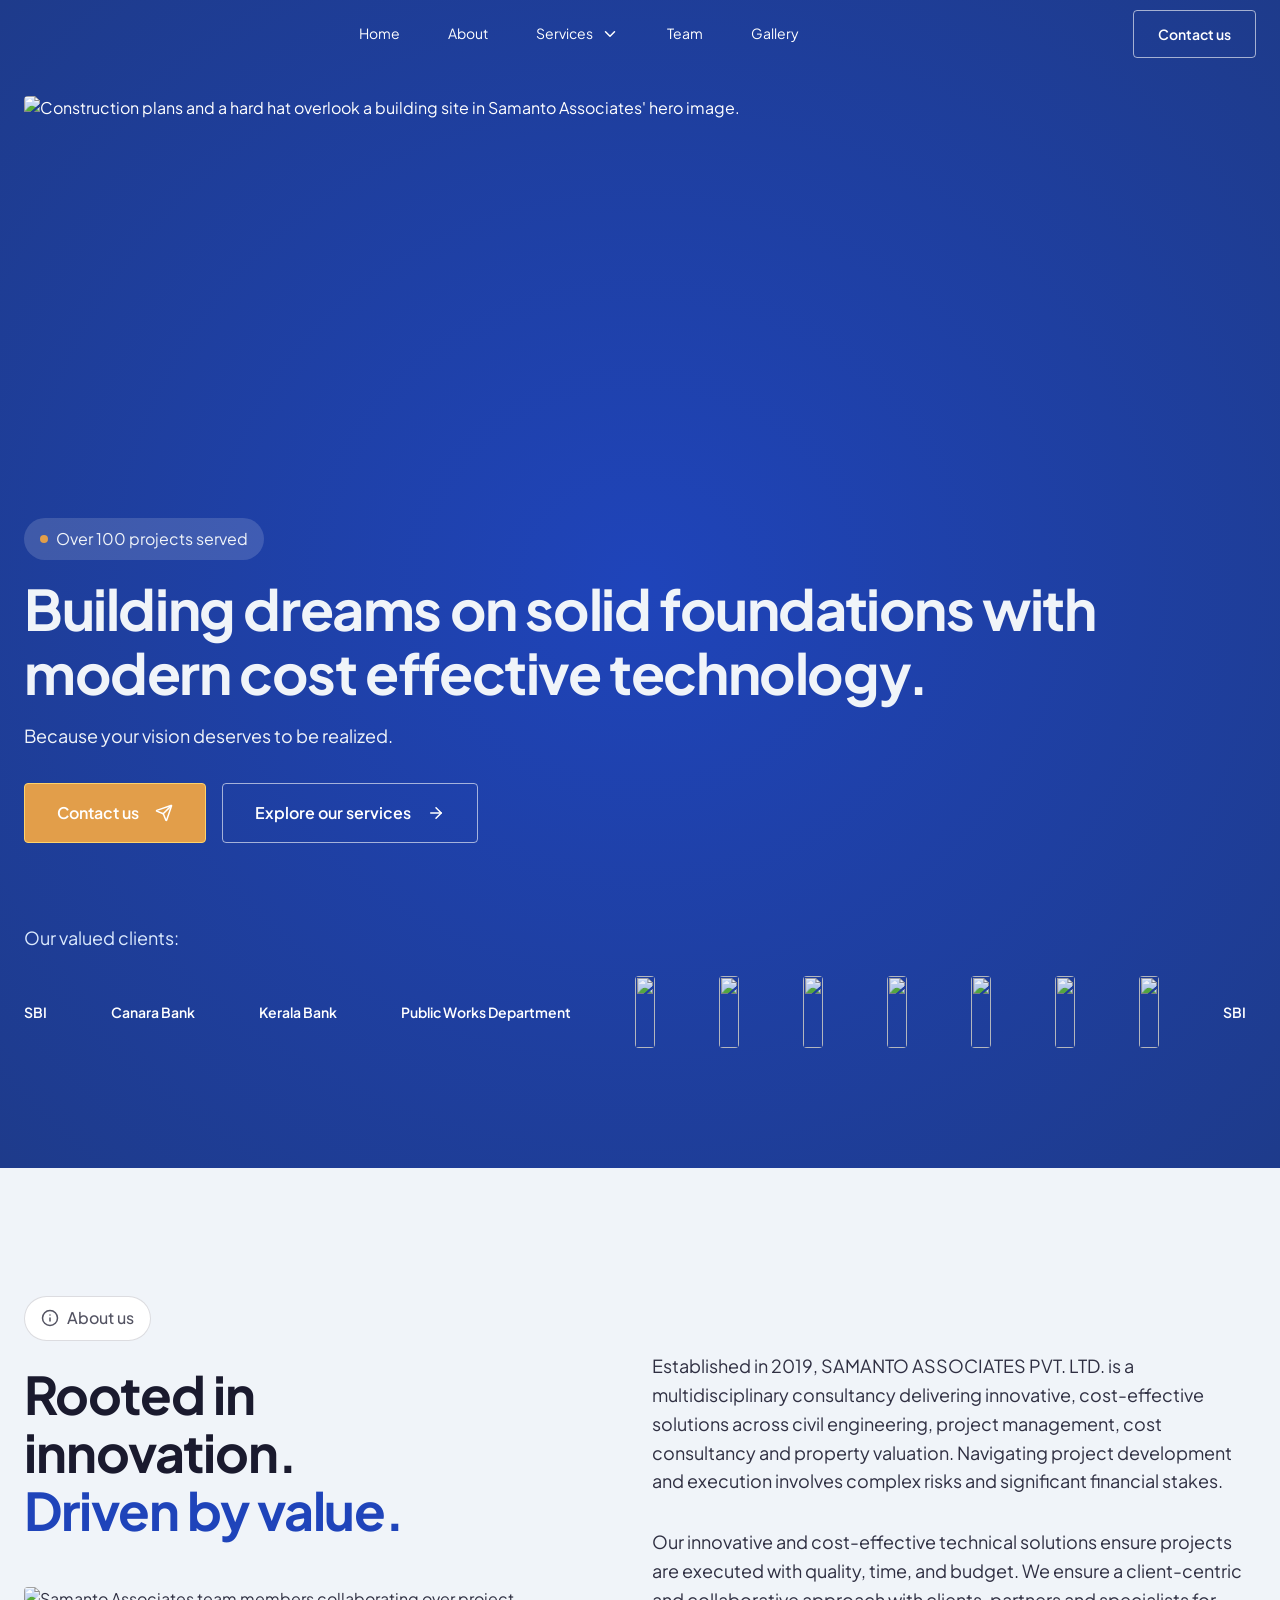
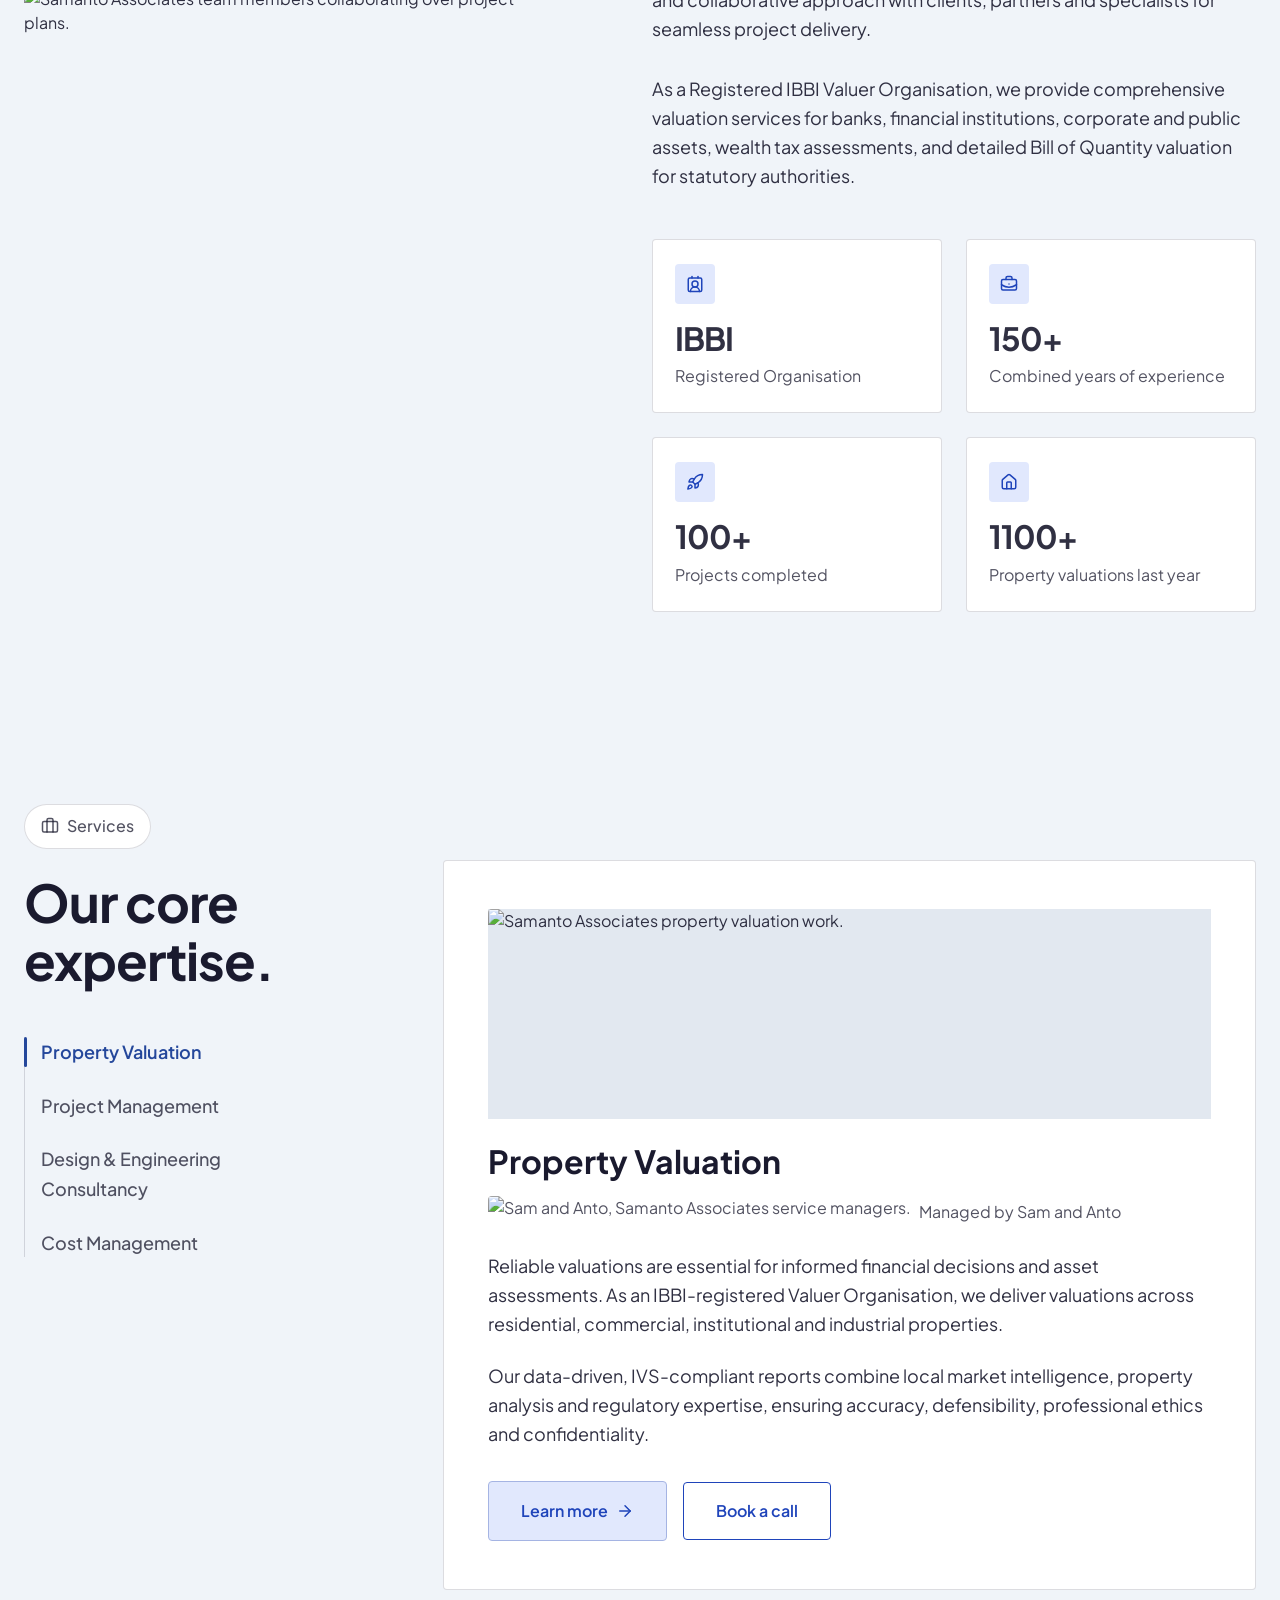
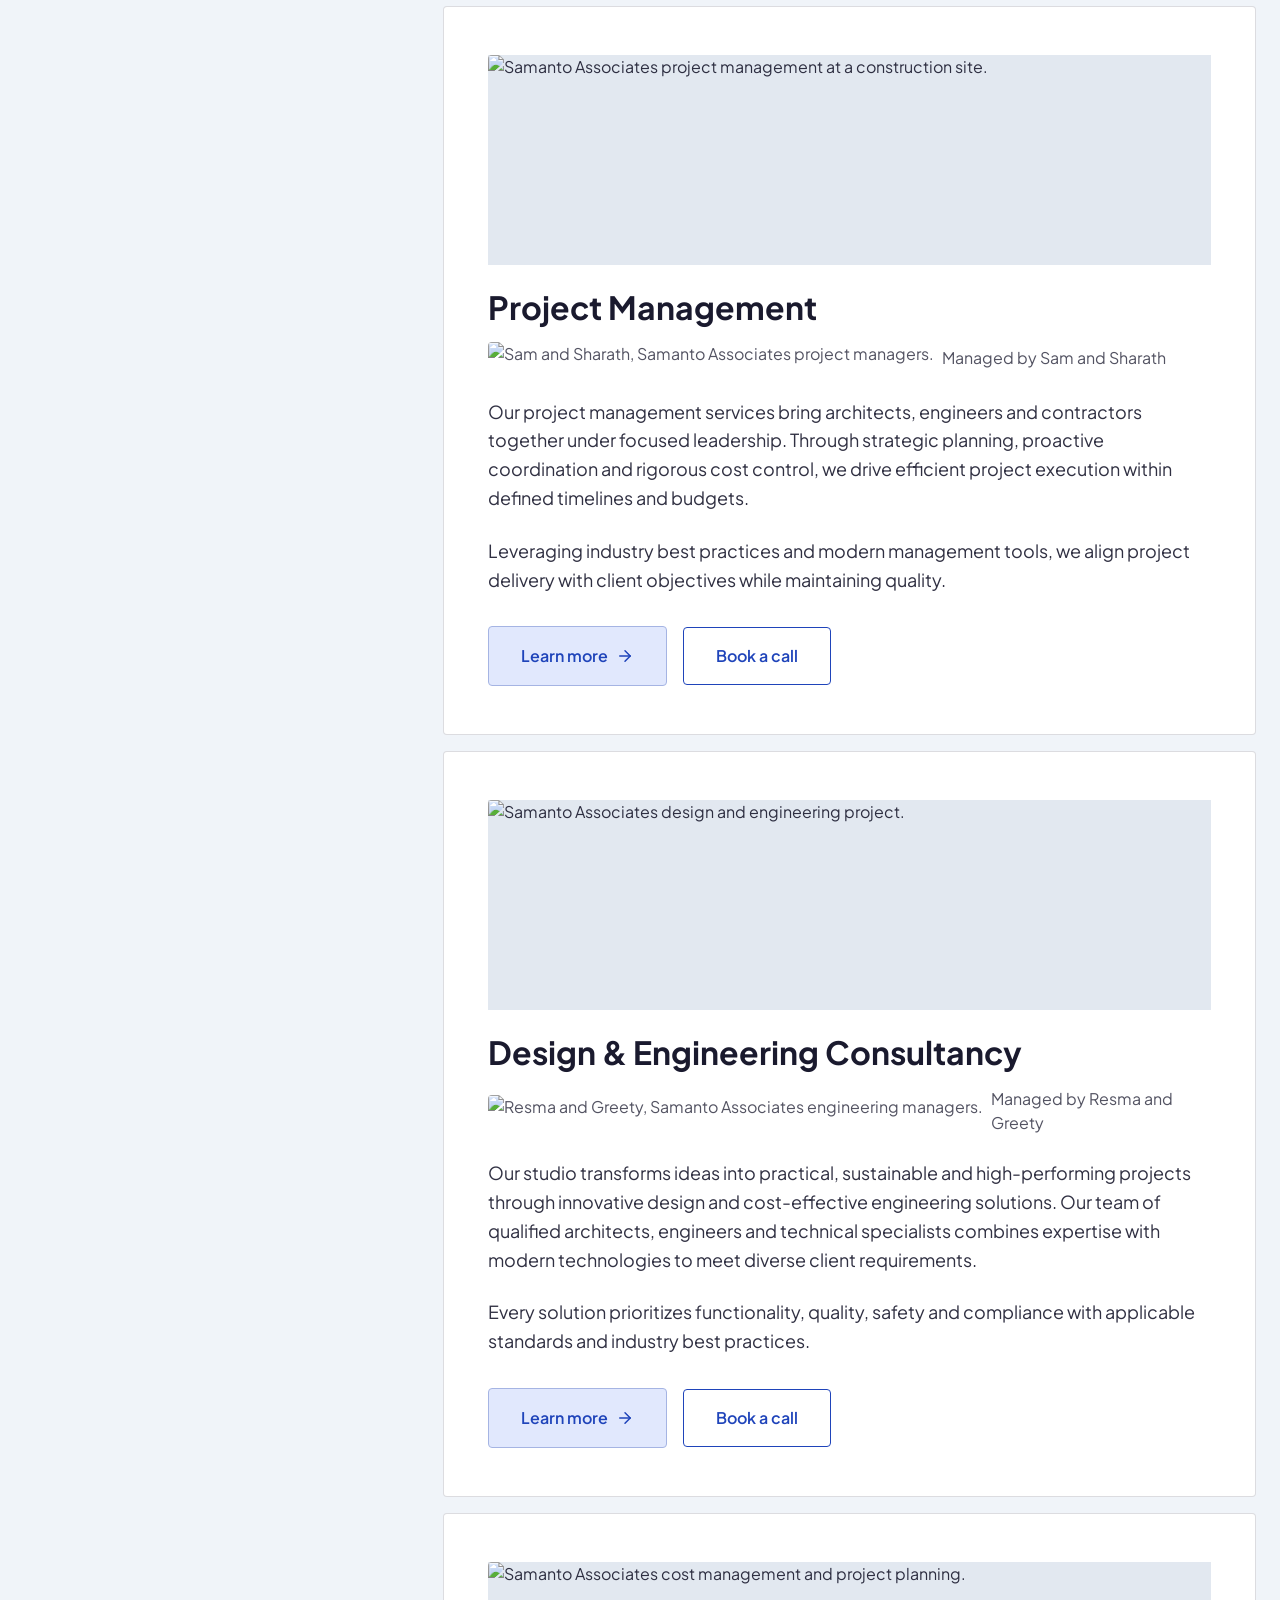
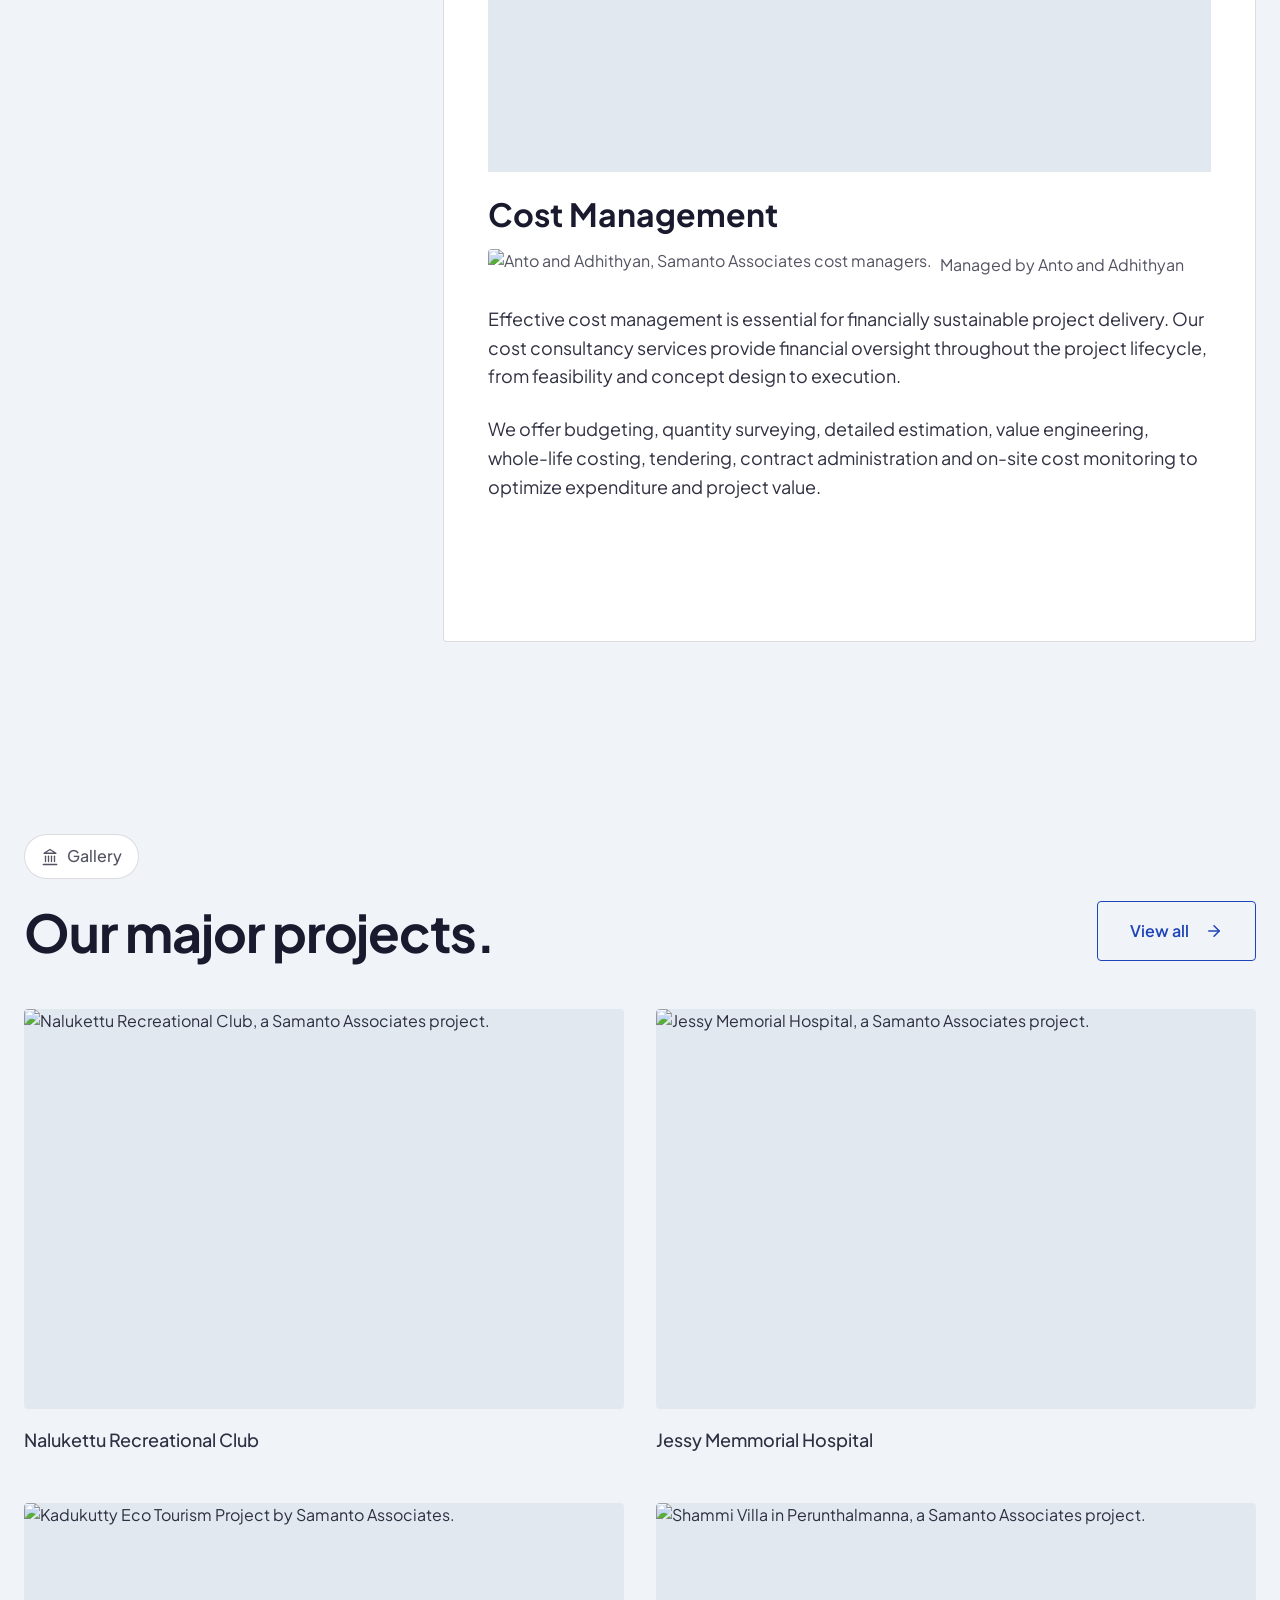
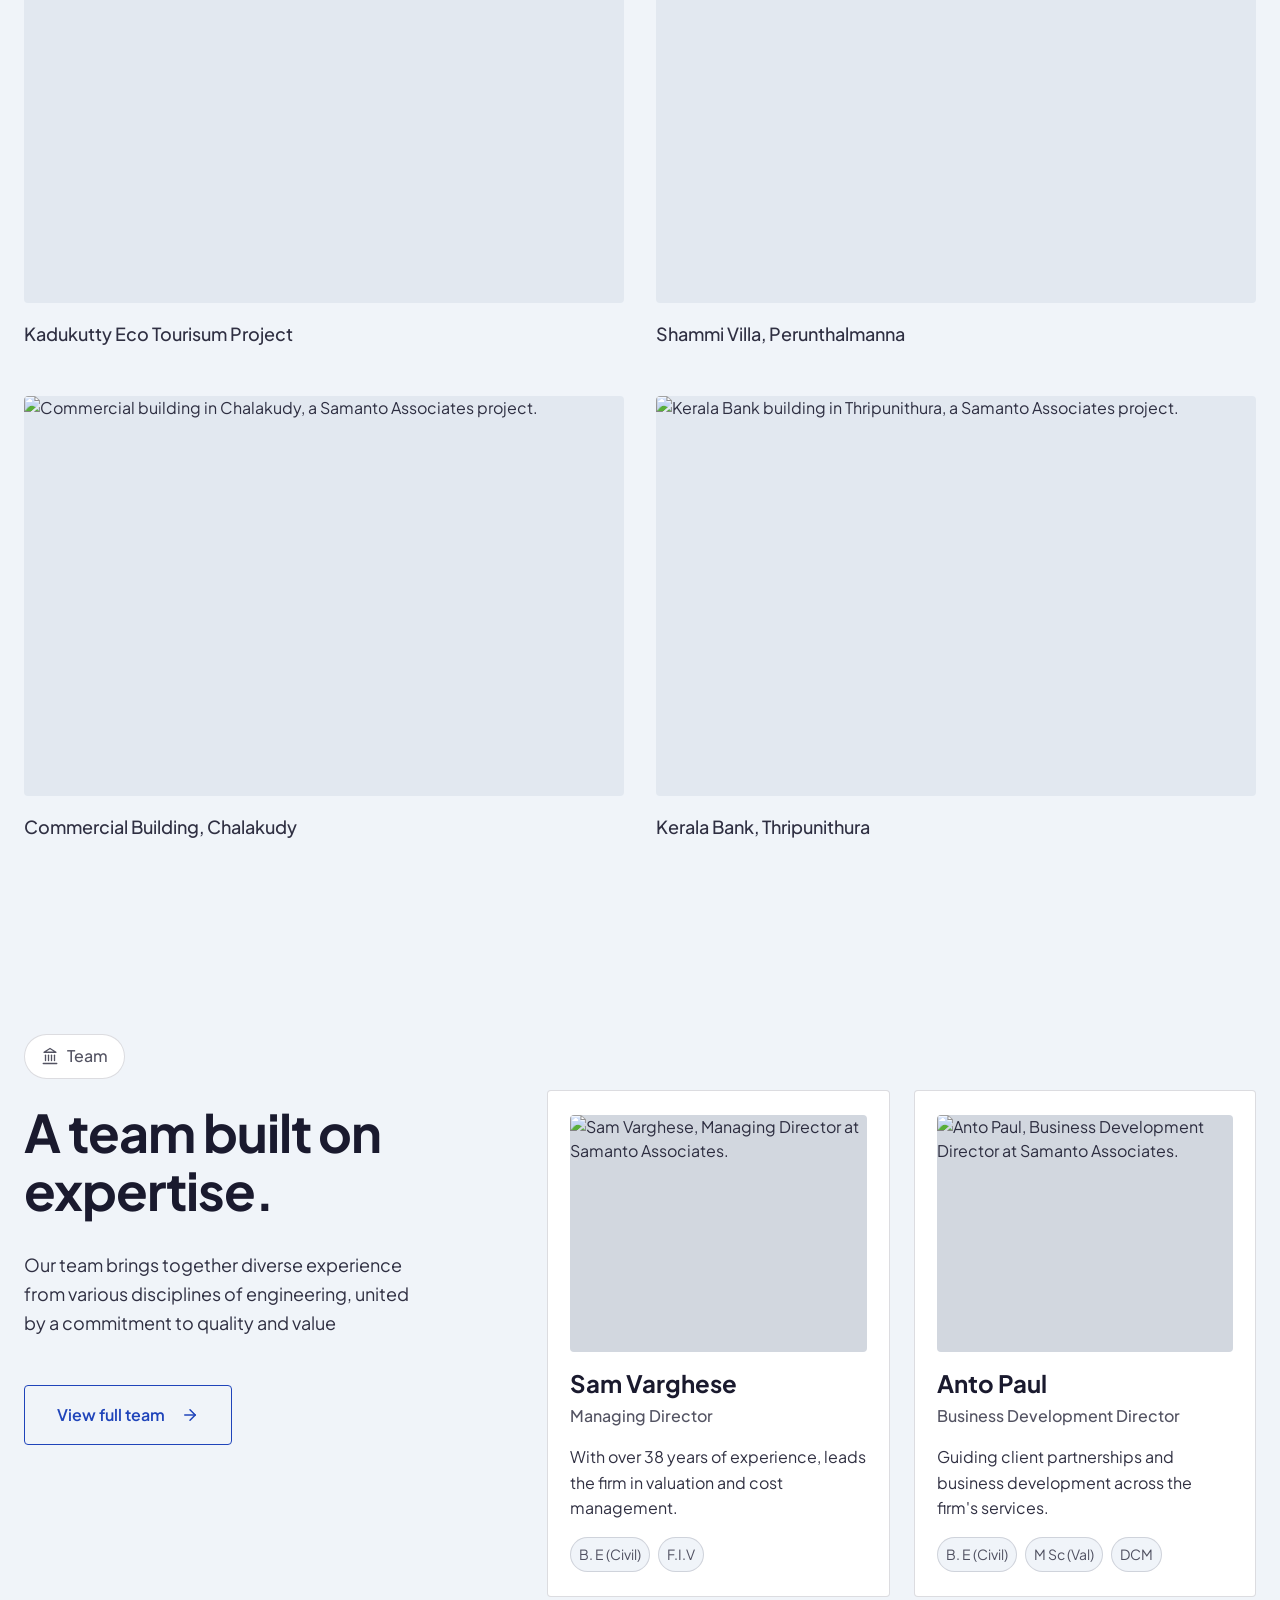
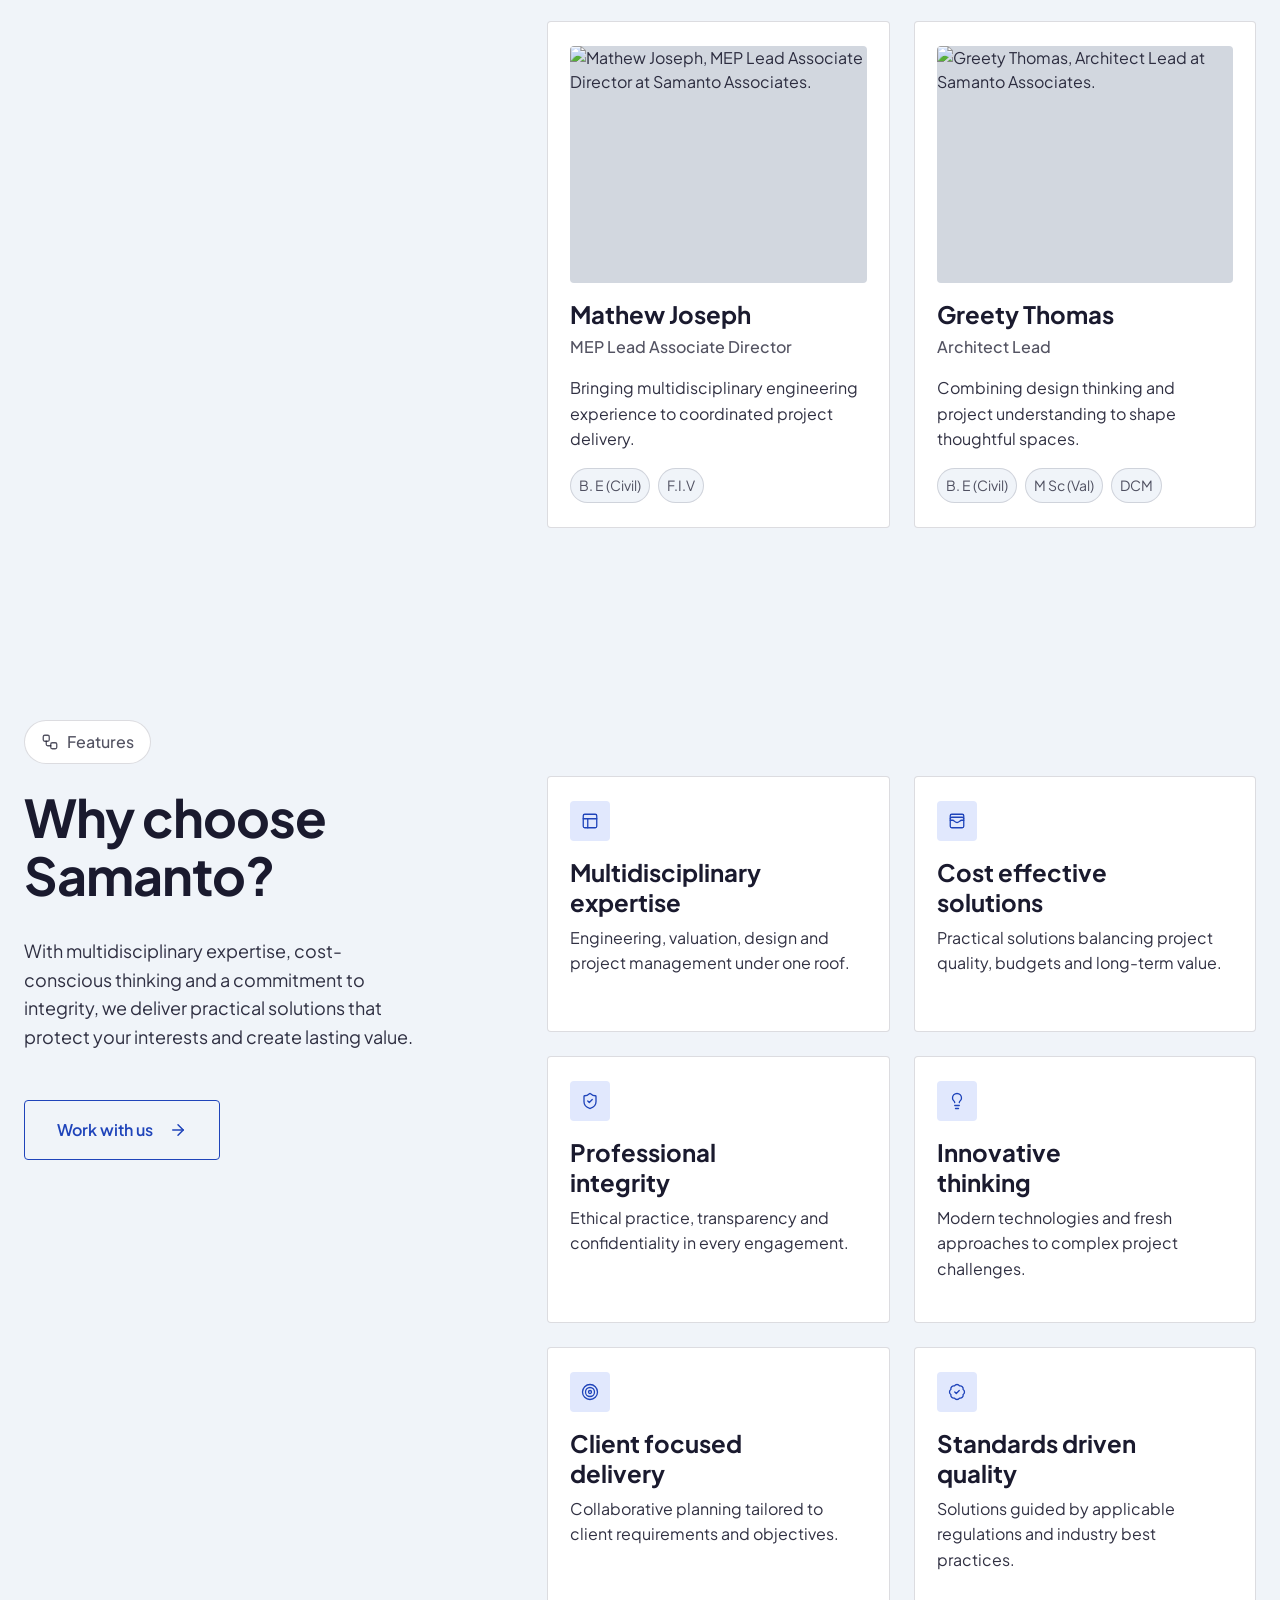
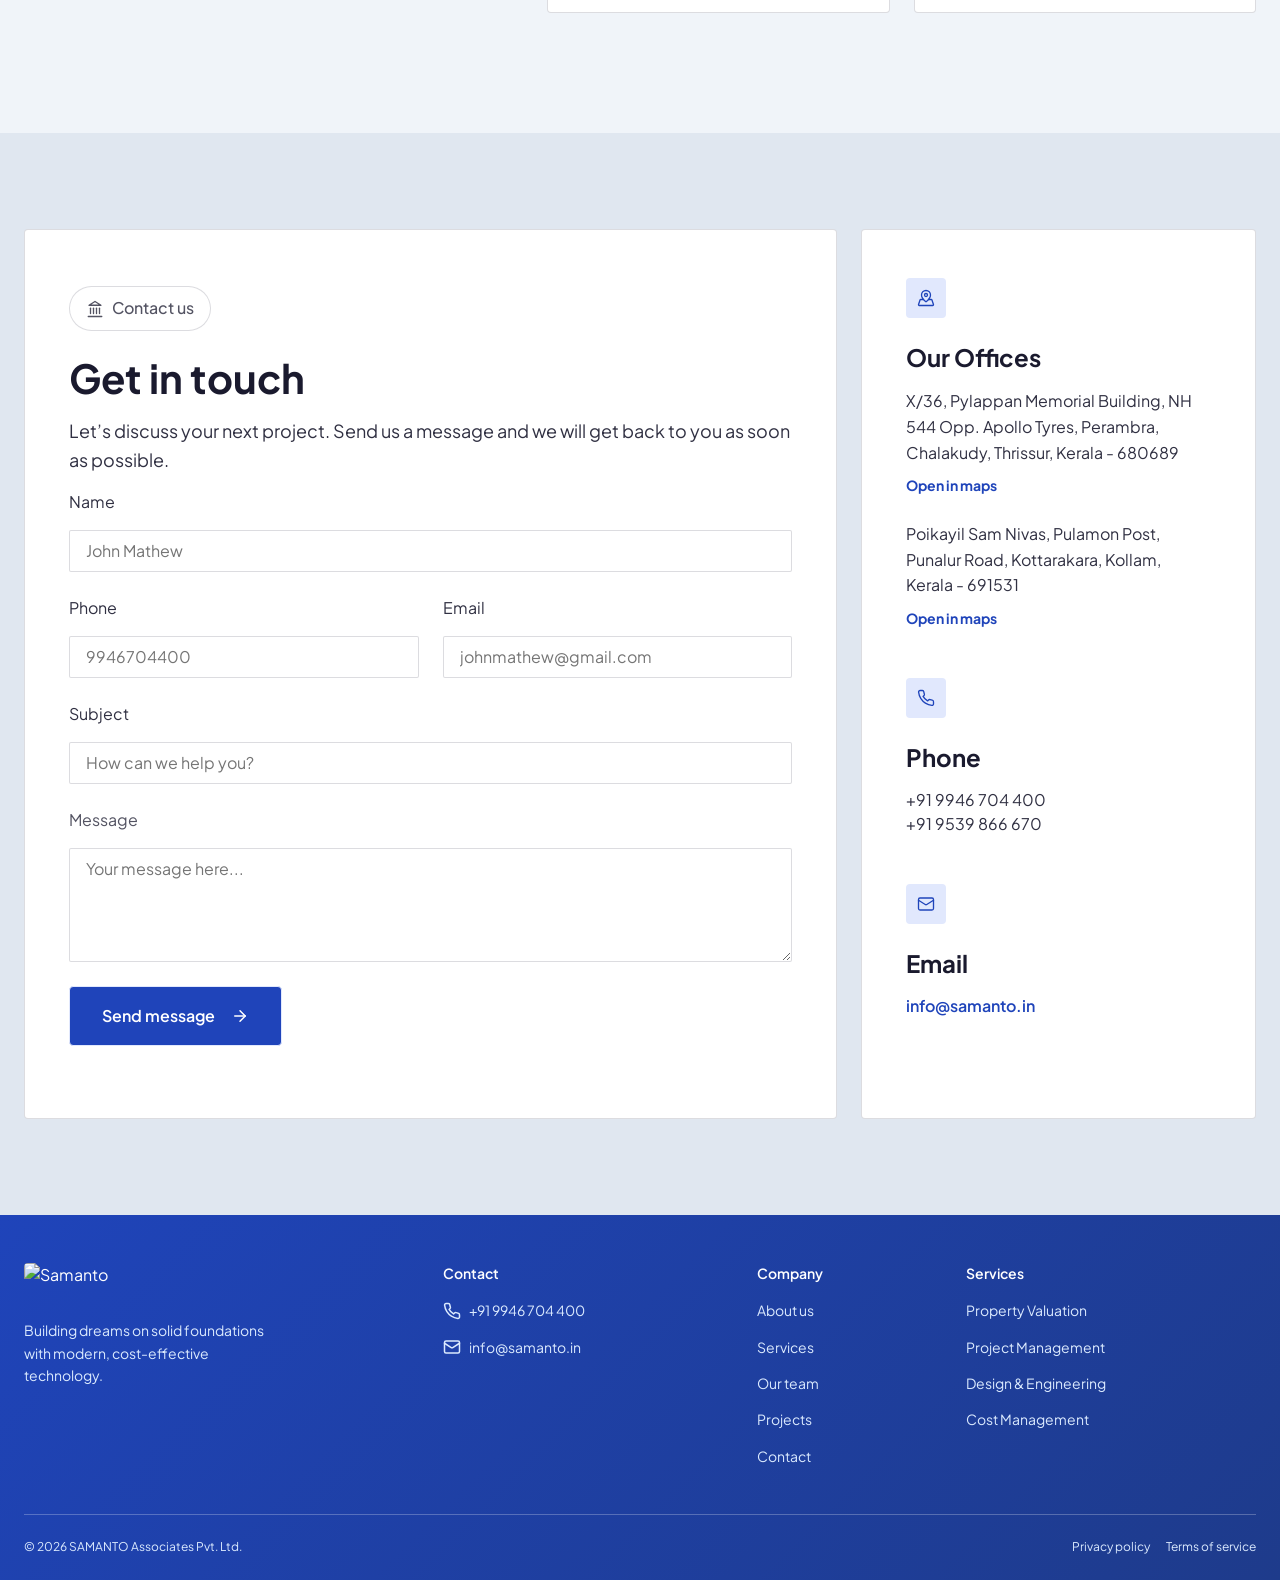
==== index.html @ cc47b67e "feat: message send" ====
<!doctype html>
<html lang="en">
  <head>
    <meta charset="utf-8" />
    <meta name="viewport" content="width=device-width, initial-scale=1" />
    <meta name="theme-color" content="#203f91" />
    <meta name="description" content="Samanto Associates delivers property valuation, project management, engineering, and cost consultancy services from offices in Kerala, India." />
    <meta name="robots" content="index, follow, max-image-preview:large" />
    <link rel="canonical" href="https://samanto.in/" />
    <link rel="icon" href="./assets/favicon.ico" sizes="any" />
    <link rel="icon" type="image/png" sizes="32x32" href="./assets/favicon-32x32.png" />
    <link rel="icon" type="image/png" sizes="16x16" href="./assets/favicon-16x16.png" />
    <link rel="apple-touch-icon" sizes="180x180" href="./assets/apple-touch-icon.png" />
    <link rel="manifest" href="./assets/site.webmanifest" />
    <meta name="application-name" content="Samanto Associates" />
    <meta name="apple-mobile-web-app-title" content="Samanto" />
    <title>Samanto Associates | Engineering, Valuation &amp; Project Management</title>
    <meta property="og:type" content="website" />
    <meta property="og:site_name" content="Samanto Associates" />
    <meta property="og:title" content="Samanto Associates | Engineering, Valuation &amp; Project Management" />
    <meta property="og:description" content="Samanto Associates delivers property valuation, project management, engineering, and cost consultancy services from offices in Kerala, India." />
    <meta property="og:url" content="https://samanto.in/" />
    <meta property="og:locale" content="en_IN" />
    <meta property="og:image" content="https://res.cloudinary.com/dq2erku8o/image/upload/v1792913632/Samanto/Hero_image.webp" />
    <meta property="og:image:alt" content="Construction plans and a hard hat overlooking a building site, featured by Samanto Associates." />
    <meta name="google-site-verification" content="31ZgqADaYVJpz3uKOc2IJpE3pxLX4MA4L4aqm0RMQFM" />
    <script type="application/ld+json">{"@context":"https://schema.org","@type":"Organization","name":"Samanto","legalName":"Samanto Associates Private Limited","url":"https://samanto.in/","description":"Samanto is a multidisciplinary consultancy providing engineering, project management, cost consultancy, and property valuation services.","foundingDate":"2019","email":"info@samanto.in","telephone":["+919946704400","+919539866670"],"address":[{"@type":"PostalAddress","streetAddress":"X/36, Pylappan Memorial Building, NH 544, Opp. Apollo Tyres, Perambra, Chalakudy","addressLocality":"Chalakudy","addressRegion":"Kerala","postalCode":"680689","addressCountry":"IN"},{"@type":"PostalAddress","streetAddress":"Poikayil Sam Nivas, Pulamon Post, Punalur Road","addressLocality":"Kottarakkara","addressRegion":"Kerala","postalCode":"691531","addressCountry":"IN"}],"knowsAbout":["Property valuation","Project management","Design and engineering consultancy","Cost management"]}</script>
    <link rel="preconnect" href="https://fonts.googleapis.com" />
    <link rel="preconnect" href="https://fonts.gstatic.com" crossorigin />
    <link href="https://fonts.googleapis.com/css2?family=Plus+Jakarta+Sans:wght@400;500;600;700;800&display=swap" rel="stylesheet" />
    <link rel="stylesheet" href="tokens.css" />
    <link rel="stylesheet" href="styles.css" />
  </head>

  <body>
    <header class="site-header">
      <div class="header-inner wrap">
        <a class="brand" href="#home" aria-label="Samanto home"><img class="brand-mark" src="https://res.cloudinary.com/dq2erku8o/image/upload/v1792921349/Samanto/brand-mark.webp" alt="" /></a>
        <button class="menu-toggle" type="button" aria-expanded="false" aria-controls="primary-nav" aria-label="Open menu"><span></span><span></span><span></span></button>
        <nav id="primary-nav" class="primary-nav" aria-label="Main navigation">
          <a href="#home">Home</a><a href="#about">About</a>
          <div class="services-menu-wrap">
            <button class="services-menu-toggle" type="button" aria-expanded="false" aria-controls="services-mega-menu">
              Services <svg class="icon services-menu-chevron" aria-hidden="true"><use href="./assets/icons.svg#i-chevron-down"/></svg>
            </button>
            <div id="services-mega-menu" class="services-mega-menu" hidden>
              <div class="services-menu-heading"><strong>Our services</strong><span>Explore our areas of expertise</span></div>
              <div class="services-menu-grid">
            <a class="services-menu-link" href="#service-valuation"><span class="services-menu-icon"><svg class="icon" aria-hidden="true"><use href="./assets/icons.svg#i-building-2"/></svg></span><span><strong>Property Valuation</strong><small>Independent valuations for informed decisions.</small></span></a>
            <a class="services-menu-link" href="#service-project"><span class="services-menu-icon"><svg class="icon" aria-hidden="true"><use href="./assets/icons.svg#i-clipboard-list"/></svg></span><span><strong>Project Management</strong><small>Coordinate delivery, time, quality and cost.</small></span></a>
            <a class="services-menu-link" href="#service-design"><span class="services-menu-icon"><svg class="icon" aria-hidden="true"><use href="./assets/icons.svg#i-ruler"/></svg></span><span><strong>Design &amp; Engineering</strong><small>Practical, integrated engineering solutions.</small></span></a>
            <a class="services-menu-link" href="#service-cost"><span class="services-menu-icon"><svg class="icon" aria-hidden="true"><use href="./assets/icons.svg#i-calculator"/></svg></span><span><strong>Cost Management</strong><small>Clear financial oversight across each project.</small></span></a>
              </div>
            </div>
          </div>
          <a href="#team">Team</a><a href="#projects">Gallery</a>
          <a class="button mobile-menu-contact" href="#contact">Contact us</a>
          <div class="mobile-menu-phone" aria-label="Call Samanto">
            <div class="mobile-menu-phone-heading">
              <span class="mobile-menu-phone-icon"><svg class="icon" aria-hidden="true"><use href="././assets/icons.svg#i-phone"/></svg></span>
              <span><strong>Call us</strong></span>
            </div>
            <a href="tel:+919946704400"><span>+91 9946 704 400</span><small>Call</small></a>
            <a href="tel:+919539866670"><span>+91 9539 866 670</span><small>Call</small></a>
          </div>
        </nav>
        <a class="button button--header" href="#contact">Contact us</a>
      </div>
    </header>

    <main>
      <section id="home" class="hero-section">
        <div class="hero-inner wrap">
          <img class="hero-media image-wipe" src="https://res.cloudinary.com/dq2erku8o/image/upload/v1792913632/Samanto/Hero_image.webp" alt="Construction plans and a hard hat overlook a building site in Samanto Associates' hero image." loading="eager" fetchpriority="high" />
          <div class="hero-copy">
            <div class="eyebrow eyebrow--light"><span class="eyebrow__dot"></span> Over 100 projects served</div>
            <h1>Building dreams on solid foundations with modern cost effective technology.</h1>
            <p>Because your vision deserves to be realized.</p>
            <div class="button-row">
              <a class="button button--gold" href="#contact">Contact us <svg class="icon" aria-hidden="true"><use href="./assets/icons.svg#i-send"/></svg></a>
              <a class="button button--ghost" href="#services">Explore our services <svg class="icon" aria-hidden="true"><use href="./assets/icons.svg#i-arrow-right"/></svg></a>
            </div>
          </div>
          <div class="clients">
            <p>Our valued clients:</p>
            <div class="client-list" aria-label="Our client organizations">
              <div class="client-track">
                <div class="client-logo-item" data-client="SBI"><img src="https://res.cloudinary.com/dq2erku8o/image/upload/v1792913657/Samanto/client-SBI.webp" alt="" loading="lazy" /><span class="client-logo-label" hidden>SBI</span></div>
                <div class="client-logo-item" data-client="Canara Bank"><img src="https://res.cloudinary.com/dq2erku8o/image/upload/v1792913657/Samanto/client-CanaraBank.webp" alt="" loading="lazy" /><span class="client-logo-label" hidden>Canara Bank</span></div>
                <div class="client-logo-item" data-client="Kerala Bank"><img src="https://res.cloudinary.com/dq2erku8o/image/upload/v1792913657/Samanto/client-KeralaBank.webp" alt="" loading="lazy" /><span class="client-logo-label" hidden>Kerala Bank</span></div>
                <div class="client-logo-item" data-client="Public Works Department"><img src="https://res.cloudinary.com/dq2erku8o/image/upload/v1792913657/Samanto/client-PublicWorks.webp" alt="" loading="lazy" /><span class="client-logo-label" hidden>Public Works Department</span></div>
                <div class="client-logo-item" data-client="KIFB"><img src="https://res.cloudinary.com/dq2erku8o/image/upload/v1792913657/Samanto/client-KIFB.webp" alt="" loading="lazy" /><span class="client-logo-label" hidden>KIFB</span></div>
                <div class="client-logo-item" data-client="Anta"><img src="https://res.cloudinary.com/dq2erku8o/image/upload/v1792913657/Samanto/client-Anta.webp" alt="" loading="lazy" /><span class="client-logo-label" hidden>Anta</span></div>
                <div class="client-logo-item" data-client="Jessy Memorial Hospital"><img src="https://res.cloudinary.com/dq2erku8o/image/upload/v1792913666/Samanto/client-Jessy_Memorial_Hospital.webp" alt="" loading="lazy" /><span class="client-logo-label" hidden>Jessy Memorial Hospital</span></div>
                <div class="client-logo-item" data-client="Punjab Bank"><img src="https://res.cloudinary.com/dq2erku8o/image/upload/v1792913657/Samanto/client-PunjabBank.webp" alt="" loading="lazy" /><span class="client-logo-label" hidden>Punjab Bank</span></div>
                <div class="client-logo-item" data-client="IIIC"><img src="https://res.cloudinary.com/dq2erku8o/image/upload/v1792913657/Samanto/client-IIIC.webp" alt="" loading="lazy" /><span class="client-logo-label" hidden>IIIC</span></div>
                <div class="client-logo-item" data-client="NRC"><img src="https://res.cloudinary.com/dq2erku8o/image/upload/v1792913657/Samanto/client-NRC.webp" alt="" loading="lazy" /><span class="client-logo-label" hidden>NRC</span></div>
                <div class="client-logo-item" data-client="LICHFL"><img src="https://res.cloudinary.com/dq2erku8o/image/upload/v1792913657/Samanto/client-LICHFL.webp" alt="" loading="lazy" /><span class="client-logo-label" hidden>LICHFL</span></div>
              </div>
            </div>
          </div>
        </div>
      </section>

      <section id="about" class="section about-section wrap">
        <div class="about-heading">
          <div class="eyebrow"><svg class="icon" aria-hidden="true"><use href="./assets/icons.svg#i-info"/></svg>About us</div>
          <h2 class="section-title">Rooted in<br />innovation.<br /><span class="accent">Driven by value.</span></h2>
          <img class="about-photo image-wipe" src="https://res.cloudinary.com/dq2erku8o/image/upload/v1792913656/Samanto/About_us.webp" alt="Samanto Associates team members collaborating over project plans." loading="eager" />
        </div>
        <div class="about-content">
          <p class="lead">Established in 2019, SAMANTO ASSOCIATES PVT. LTD. is a multidisciplinary consultancy delivering innovative, cost-effective solutions across civil engineering, project management, cost consultancy and property valuation. Navigating project development and execution involves complex risks and significant financial stakes.</p>
          <p class="lead">Our innovative and cost-effective technical solutions ensure projects are executed with quality, time, and budget. We ensure a client-centric and collaborative approach with clients, partners and specialists for seamless project delivery.</p>
          <p class="lead">As a Registered IBBI Valuer Organisation, we provide comprehensive valuation services for banks, financial institutions, corporate and public assets, wealth tax assessments, and detailed Bill of Quantity valuation for statutory authorities.</p>
          <div class="stats-grid">
            <article class="stat-card card">
              <div class="icon-badge"><svg class="icon" aria-hidden="true"><use href="./assets/icons.svg#i-contact-round"/></svg></div>
              <strong>IBBI</strong><span>Registered Organisation</span>
            </article>
            <article class="stat-card card">
              <div class="icon-badge"><svg class="icon" aria-hidden="true"><use href="./assets/icons.svg#i-briefcase-business"/></svg></div>
              <strong>150+</strong><span>Combined years of experience</span>
            </article>
            <article class="stat-card card">
              <div class="icon-badge"><svg class="icon" aria-hidden="true"><use href="./assets/icons.svg#i-rocket"/></svg></div>
              <strong>100+</strong><span>Projects completed</span>
            </article>
            <article class="stat-card card">
              <div class="icon-badge"><svg class="icon" aria-hidden="true"><use href="./assets/icons.svg#i-house"/></svg></div>
              <strong>1100+</strong><span>Property valuations last year</span>
            </article>
          </div>
        </div>
      </section>

      <section id="services" class="section services-section wrap">
        <div class="services-intro">
          <div class="eyebrow"><svg class="icon" aria-hidden="true"><use href="./assets/icons.svg#i-briefcase"/></svg>Services</div>
          <h2 class="section-title">Our core<br />expertise.</h2>
          <nav class="service-index" aria-label="Our services">
            <a class="service-nav-link" href="#service-valuation">Property Valuation</a>
            <a class="service-nav-link" href="#service-project">Project Management</a>
            <a class="service-nav-link" href="#service-design">Design &amp; Engineering Consultancy</a>
            <a class="service-nav-link" href="#service-cost">Cost Management</a>
          </nav>
        </div>
        <div class="service-list">
        <article id="service-valuation" class="service-card card">
          <div class="service-image-frame image-wipe"><img class="service-image" src="https://res.cloudinary.com/dq2erku8o/image/upload/v1792913647/Samanto/Services_01.webp" alt="Samanto Associates property valuation work." loading="lazy" /></div>
          <h3>Property Valuation</h3>
          <div class="service-managers"><img src="https://res.cloudinary.com/dq2erku8o/image/upload/v1792913657/Samanto/service-01-managers.webp" alt="Sam and Anto, Samanto Associates service managers." loading="lazy" /><span>Managed by Sam and Anto</span></div>
          <p class="lead">Reliable valuations are essential for informed financial decisions and asset assessments. As an IBBI-registered Valuer Organisation, we deliver valuations across residential, commercial, institutional and industrial properties.</p>
          <p class="lead extra">Our data-driven, IVS-compliant reports combine local market intelligence, property analysis and regulatory expertise, ensuring accuracy, defensibility, professional ethics and confidentiality.</p>
          <div class="card-actions">
            <a class="button button--soft" href="#contact">Learn more <svg class="icon" aria-hidden="true"><use href="./assets/icons.svg#i-arrow-right"/></svg></a>
            <a class="button button--outline" href="#contact">Book a call</a>
          </div>
        </article>
        <article id="service-project" class="service-card card">
          <div class="service-image-frame image-wipe"><img class="service-image" src="https://res.cloudinary.com/dq2erku8o/image/upload/v1792913649/Samanto/Services_02.webp" alt="Samanto Associates project management at a construction site." loading="lazy" /></div>
          <h3>Project Management</h3>
          <div class="service-managers"><img src="https://res.cloudinary.com/dq2erku8o/image/upload/v1792913657/Samanto/service-02-managers.webp" alt="Sam and Sharath, Samanto Associates project managers." loading="lazy" /><span>Managed by Sam and Sharath</span></div>
          <p class="lead">Our project management services bring architects, engineers and contractors together under focused leadership. Through strategic planning, proactive coordination and rigorous cost control, we drive efficient project execution within defined timelines and budgets.</p>
          <p class="lead extra">Leveraging industry best practices and modern management tools, we align project delivery with client objectives while maintaining quality.</p>
          <div class="card-actions">
            <a class="button button--soft" href="#contact">Learn more <svg class="icon" aria-hidden="true"><use href="./assets/icons.svg#i-arrow-right"/></svg></a>
            <a class="button button--outline" href="#contact">Book a call</a>
          </div>
        </article>
        <article id="service-design" class="service-card card">
          <div class="service-image-frame image-wipe"><img class="service-image" src="https://res.cloudinary.com/dq2erku8o/image/upload/v1792913652/Samanto/Services_03.webp" alt="Samanto Associates design and engineering project." loading="lazy" /></div>
          <h3>Design &amp; Engineering Consultancy</h3>
          <div class="service-managers"><img src="https://res.cloudinary.com/dq2erku8o/image/upload/v1792913657/Samanto/service-03-managers.webp" alt="Resma and Greety, Samanto Associates engineering managers." loading="lazy" /><span>Managed by Resma and Greety</span></div>
          <p class="lead">Our studio transforms ideas into practical, sustainable and high-performing projects through innovative design and cost-effective engineering solutions. Our team of qualified architects, engineers and technical specialists combines expertise with modern technologies to meet diverse client requirements.</p>
          <p class="lead extra">Every solution prioritizes functionality, quality, safety and compliance with applicable standards and industry best practices.</p>
          <div class="card-actions">
            <a class="button button--soft" href="#contact">Learn more <svg class="icon" aria-hidden="true"><use href="./assets/icons.svg#i-arrow-right"/></svg></a>
            <a class="button button--outline" href="#contact">Book a call</a>
          </div>
        </article>
        <article id="service-cost" class="service-card card">
          <div class="service-image-frame image-wipe"><img class="service-image" src="https://res.cloudinary.com/dq2erku8o/image/upload/v1792913652/Samanto/Services_03.webp" alt="Samanto Associates cost management and project planning." loading="lazy" /></div>
          <h3>Cost Management</h3>
          <div class="service-managers"><img src="https://res.cloudinary.com/dq2erku8o/image/upload/v1792913657/Samanto/service-04-managers.webp" alt="Anto and Adhithyan, Samanto Associates cost managers." loading="lazy" /><span>Managed by Anto and Adhithyan</span></div>
          <p class="lead">Effective cost management is essential for financially sustainable project delivery. Our cost consultancy services provide financial oversight throughout the project lifecycle, from feasibility and concept design to execution.</p>
          <p class="lead extra">We offer budgeting, quantity surveying, detailed estimation, value engineering, whole-life costing, tendering, contract administration and on-site cost monitoring to optimize expenditure and project value.</p>
          <div class="card-actions">
            <a class="button button--soft" href="#contact">Learn more <svg class="icon" aria-hidden="true"><use href="./assets/icons.svg#i-arrow-right"/></svg></a>
            <a class="button button--outline" href="#contact">Book a call</a>
          </div>
        </article>
        </div>
      </section>

      <section id="projects" class="section projects-section wrap">
        <div class="section-title-row">
          <div>
            <div class="eyebrow"><svg class="icon icon--thin" aria-hidden="true"><use href="./assets/icons.svg#i-landmark"/></svg>Gallery</div>
            <h2 class="section-title">Our major projects.</h2>
          </div>
          <a class="button button--outline" href="#contact">View all <svg class="icon" aria-hidden="true"><use href="./assets/icons.svg#i-arrow-right"/></svg></a>
        </div>
        <div class="project-grid">
          <article class="project-card">
            <div class="project-image"><img src="https://res.cloudinary.com/dq2erku8o/image/upload/v1792913635/Samanto/Project1.webp" alt="Nalukettu Recreational Club, a Samanto Associates project." loading="lazy" /></div>
            <h3 class="project-title">Nalukettu Recreational Club<svg class="icon project-arrow" aria-hidden="true"><use href="./assets/icons.svg#i-arrow-up-right"/></svg></h3>
          </article>
          <article class="project-card">
            <div class="project-image"><img src="https://res.cloudinary.com/dq2erku8o/image/upload/v1792913636/Samanto/Project2.webp" alt="Jessy Memorial Hospital, a Samanto Associates project." loading="lazy" /></div>
            <h3 class="project-title">Jessy Memmorial Hospital<svg class="icon project-arrow" aria-hidden="true"><use href="./assets/icons.svg#i-arrow-up-right"/></svg></h3>
          </article>
          <article class="project-card">
            <div class="project-image"><img src="https://res.cloudinary.com/dq2erku8o/image/upload/v1792913637/Samanto/Project3.webp" alt="Kadukutty Eco Tourism Project by Samanto Associates." loading="lazy" /></div>
            <h3 class="project-title">Kadukutty Eco Tourisum Project<svg class="icon project-arrow" aria-hidden="true"><use href="./assets/icons.svg#i-arrow-up-right"/></svg></h3>
          </article>
          <article class="project-card">
            <div class="project-image"><img src="https://res.cloudinary.com/dq2erku8o/image/upload/v1792913638/Samanto/Project4.webp" alt="Shammi Villa in Perunthalmanna, a Samanto Associates project." loading="lazy" /></div>
            <h3 class="project-title">Shammi Villa, Perunthalmanna<svg class="icon project-arrow" aria-hidden="true"><use href="./assets/icons.svg#i-arrow-up-right"/></svg></h3>
          </article>
          <article class="project-card">
            <div class="project-image"><img src="https://res.cloudinary.com/dq2erku8o/image/upload/v1792913639/Samanto/Project5.webp" alt="Commercial building in Chalakudy, a Samanto Associates project." loading="lazy" /></div>
            <h3 class="project-title">Commercial Building, Chalakudy<svg class="icon project-arrow" aria-hidden="true"><use href="./assets/icons.svg#i-arrow-up-right"/></svg></h3>
          </article>
          <article class="project-card">
            <div class="project-image"><img src="https://res.cloudinary.com/dq2erku8o/image/upload/v1792913641/Samanto/Project6.webp" alt="Kerala Bank building in Thripunithura, a Samanto Associates project." loading="lazy" /></div>
            <h3 class="project-title">Kerala Bank, Thripunithura<svg class="icon project-arrow" aria-hidden="true"><use href="./assets/icons.svg#i-arrow-up-right"/></svg></h3>
          </article>
        </div>
      </section>

      <section id="team" class="section team-section wrap">
        <div class="team-intro">
          <div class="eyebrow"><svg class="icon icon--thin" aria-hidden="true"><use href="./assets/icons.svg#i-landmark"/></svg>Team</div>
          <h2 class="section-title">A team built on<br />expertise.</h2>
          <p class="lead">Our team brings together diverse experience from various disciplines of engineering, united by a commitment to quality and value</p>
          <a class="button button--outline" href="#contact">View full team <svg class="icon" aria-hidden="true"><use href="./assets/icons.svg#i-arrow-right"/></svg></a>
        </div>
        <div class="team-grid">
          <article class="person-card card">
            <div class="person-photo image-wipe"><img src="https://res.cloudinary.com/dq2erku8o/image/upload/v1792913657/Samanto/TeamMember1.webp" alt="Sam Varghese, Managing Director at Samanto Associates." loading="lazy" /></div>
            <h3 class="card-title">Sam Varghese</h3>
            <p class="role">Managing Director</p>
            <p>With over 38 years of experience, leads the firm in valuation and cost management.</p>
            <div class="qualifications"><span class="chip">B. E (Civil)</span><span class="chip">F.I.V</span></div>
          </article>
          <article class="person-card card">
            <div class="person-photo image-wipe"><img src="https://res.cloudinary.com/dq2erku8o/image/upload/v1792913657/Samanto/TeamMember2.webp" alt="Anto Paul, Business Development Director at Samanto Associates." loading="lazy" /></div>
            <h3 class="card-title">Anto Paul</h3>
            <p class="role">Business Development Director</p>
            <p>Guiding client partnerships and business development across the firm's services.</p>
            <div class="qualifications"><span class="chip">B. E (Civil)</span><span class="chip">M Sc (Val)</span><span class="chip">DCM</span></div>
          </article>
          <article class="person-card card">
            <div class="person-photo image-wipe"><img src="https://res.cloudinary.com/dq2erku8o/image/upload/v1792913657/Samanto/TeamMember3.webp" alt="Mathew Joseph, MEP Lead Associate Director at Samanto Associates." loading="lazy" /></div>
            <h3 class="card-title">Mathew Joseph</h3>
            <p class="role">MEP Lead Associate Director</p>
            <p>Bringing multidisciplinary engineering experience to coordinated project delivery.</p>
            <div class="qualifications"><span class="chip">B. E (Civil)</span><span class="chip">F.I.V</span></div>
          </article>
          <article class="person-card card">
            <div class="person-photo image-wipe"><img src="https://res.cloudinary.com/dq2erku8o/image/upload/v1792913657/Samanto/TeamMember4.webp" alt="Greety Thomas, Architect Lead at Samanto Associates." loading="lazy" /></div>
            <h3 class="card-title">Greety Thomas</h3>
            <p class="role">Architect Lead</p>
            <p>Combining design thinking and project understanding to shape thoughtful spaces.</p>
            <div class="qualifications"><span class="chip">B. E (Civil)</span><span class="chip">M Sc (Val)</span><span class="chip">DCM</span></div>
          </article>
        </div>
      </section>

      <section class="section values-section wrap">
        <div class="values-intro">
          <div class="eyebrow"><svg class="icon icon--thin" aria-hidden="true"><use href="./assets/icons.svg#i-workflow"/></svg>Features</div>
          <h2 class="section-title">Why choose<br />Samanto?</h2>
          <p class="lead">With multidisciplinary expertise, cost-conscious thinking and a commitment to integrity, we deliver practical solutions that protect your interests and create lasting value.</p>
          <a class="button button--outline" href="#contact">Work with us <svg class="icon" aria-hidden="true"><use href="./assets/icons.svg#i-arrow-right"/></svg></a>
        </div>
        <div class="values-grid">
          <article class="value-card card">
            <div class="icon-badge"><svg class="icon icon--thin" aria-hidden="true"><use href="./assets/icons.svg#i-panels-top-left"/></svg></div>
            <h3 class="card-title">Multi&shy;disciplinary <br />expertise</h3>
            <p>Engineering, valuation, design and project management under one roof.</p>
          </article>
          <article class="value-card card">
            <div class="icon-badge"><svg class="icon icon--thin" aria-hidden="true"><use href="./assets/icons.svg#i-wallet-cards"/></svg></div>
            <h3 class="card-title">Cost effective <br />solutions</h3>
            <p>Practical solutions balancing project quality, budgets and long-term value.</p>
          </article>
          <article class="value-card card">
            <div class="icon-badge"><svg class="icon icon--thin" aria-hidden="true"><use href="./assets/icons.svg#i-shield-check"/></svg></div>
            <h3 class="card-title">Professional <br />integrity</h3>
            <p>Ethical practice, transparency and confidentiality in every engagement.</p>
          </article>
          <article class="value-card card">
            <div class="icon-badge"><svg class="icon icon--thin" aria-hidden="true"><use href="./assets/icons.svg#i-lightbulb"/></svg></div>
            <h3 class="card-title">Innovative <br />thinking</h3>
            <p>Modern technologies and fresh approaches to complex project challenges.</p>
          </article>
          <article class="value-card card">
            <div class="icon-badge"><svg class="icon icon--thin" aria-hidden="true"><use href="./assets/icons.svg#i-target"/></svg></div>
            <h3 class="card-title">Client focused <br />delivery</h3>
            <p>Collaborative planning tailored to client requirements and objectives.</p>
          </article>
          <article class="value-card card">
            <div class="icon-badge"><svg class="icon icon--thin" aria-hidden="true"><use href="./assets/icons.svg#i-badge-check"/></svg></div>
            <h3 class="card-title">Standards driven <br />quality</h3>
            <p>Solutions guided by applicable regulations and industry best practices.</p>
          </article>
        </div>
      </section>

      <section id="contact" class="section contact-section wrap">
        <div class="contact-form-wrap card">
          <div class="eyebrow"><svg class="icon icon--thin" aria-hidden="true"><use href="./assets/icons.svg#i-landmark"/></svg>Contact us</div>
          <h2>Get in touch</h2>
          <p class="lead">Let’s discuss your next project. Send us a message and we will get back to you as soon as possible.</p>
          <form id="contact-form" class="contact-form">
            <label class="field field--wide">Name<input name="name" autocomplete="name" minlength="2" maxlength="100" required placeholder="John Mathew" /></label>
            <label class="field">Phone<input name="phone" type="tel" autocomplete="tel" maxlength="30" placeholder="9946704400" /></label>
            <label class="field">Email<input name="email" type="email" autocomplete="email" maxlength="254" required placeholder="johnmathew@gmail.com" /></label>
            <label class="field field--wide">Subject<input name="subject" maxlength="120" required placeholder="How can we help you?" /></label>
            <label class="field field--wide field--label-tone">Message<textarea name="message" rows="4" maxlength="5000" required placeholder="Your message here..."></textarea></label>
            <input name="website" type="text" tabindex="-1" autocomplete="off" hidden />
            <button class="button button--primary" type="submit">Send message <svg class="icon" aria-hidden="true"><use href="./assets/icons.svg#i-arrow-right"/></svg></button>
            <p class="form-message" aria-live="polite"></p>
          </form>
        </div>
        <aside class="contact-details card">
          <div class="contact-block">
            <div class="icon-badge"><svg class="icon icon--thin" aria-hidden="true"><use href="./assets/icons.svg#i-map-pinned"/></svg></div>
            <h3>Our Offices</h3>
            <p>X/36, Pylappan Memorial Building, NH 544 Opp. Apollo Tyres, Perambra, Chalakudy, Thrissur, Kerala - 680689</p>
            <a class="text-link" href="https://maps.app.goo.gl/M7X9tsSWeWZfEtVAA" target="_blank" rel="noreferrer">Open in maps</a>
            <p>Poikayil Sam Nivas, Pulamon Post, Punalur Road, Kottarakara, Kollam, Kerala - 691531</p>
            <a class="text-link" href="https://maps.app.goo.gl/ucUrEkNksyo1GbsC8" target="_blank" rel="noreferrer">Open in maps</a>
          </div>
          <div class="contact-block contact-block--links">
            <div class="icon-badge"><svg class="icon icon--thin" aria-hidden="true"><use href="./assets/icons.svg#i-phone"/></svg></div>
            <h3>Phone</h3>
            <a href="tel:+919946704400">+91 9946 704 400</a>
            <a href="tel:+919539866670">+91 9539 866 670</a>
          </div>
          <div class="contact-block contact-block--links">
            <div class="icon-badge"><svg class="icon icon--thin" aria-hidden="true"><use href="./assets/icons.svg#i-mail"/></svg></div>
            <h3>Email</h3>
            <a class="contact-email" href="mailto:info@samanto.in">info@samanto.in</a>
          </div>
        </aside>
      </section>
    </main>

    <footer class="site-footer">
      <div class="footer-main wrap">
        <div class="footer-brand">
          <a class="brand" href="#home"><img class="brand-mark" src="https://res.cloudinary.com/dq2erku8o/image/upload/v1792921349/Samanto/brand-mark.webp" alt="Samanto" /></a>
          <p>Building dreams on solid foundations with modern, cost-effective technology.</p>
        </div>
        <div class="footer-column footer-contact">
          <h3>Contact</h3>
          <a href="tel:+919946704400"><svg class="icon" aria-hidden="true"><use href="./assets/icons.svg#i-phone"/></svg>+91 9946 704 400</a><a href="mailto:info@samanto.in"><svg class="icon" aria-hidden="true"><use href="./assets/icons.svg#i-mail"/></svg>info@samanto.in</a>
        </div>
        <div class="footer-column footer-company">
          <h3>Company</h3>
          <a href="#about">About us</a><a href="#services">Services</a><a href="#team">Our team</a><a href="#projects">Projects</a><a href="#contact">Contact</a>
        </div>
        <div class="footer-column footer-services">
          <h3>Services</h3>
          <a href="#service-valuation">Property Valuation</a><a href="#service-project">Project Management</a><a href="#service-design">Design &amp; Engineering</a><a href="#service-cost">Cost Management</a>
        </div>
      </div>
      <div class="footer-bottom wrap">
        <span>© <span id="current-year"></span> SAMANTO Associates Pvt. Ltd.</span>
        <div><a href="#contact">Privacy policy</a><a href="#contact">Terms of service</a></div>
      </div>
    </footer>
    <div id="contact-toast" class="contact-toast" role="status" aria-live="polite" aria-atomic="true" hidden>
      <span class="contact-toast-icon" aria-hidden="true"><svg viewBox="0 0 24 24"><path d="m5 12 4 4L19 6" /></svg></span>
      <div id="contact-toast-message" class="contact-toast-copy">
        <strong>Thank you for reaching out</strong>
        <p>We will get back to you soon.</p>
      </div>
      <button class="contact-toast-dismiss" type="button" aria-label="Dismiss notification">&times;</button>
    </div>
    <script src="https://unpkg.com/lenis@1.3.27/dist/lenis.min.js" defer></script>
    <script src="./script.js" defer></script>
  </body>
</html>
---- tokens.css ----
/* Design tokens. Ported from tailwind.config.js + styles.css (single source of truth). */
:root {
  /* colour */
  --blue: #1f44ba;
  --blue-mid: #24479b;
  --blue-tint: #eff3fc;
  --blue-soft: #e1e8fd;
  --blue-border-soft: #a5b4e3;
  --navy: #1e3b8b;
  --pale: #f0f4f9;
  --gold: #e29e4a;
  --gold-hover: #ffd36a;
  --team-bg: #d2d7df;
  --ink-title: #1a1a2e;
  --ink-body: rgb(26 26 46 / 90%);
  --ink-label: rgb(26 26 46 / 75%);
  --ink-border: rgb(26 26 46 / 15%);
  --on-blue: #eff6ff;
  --on-blue-muted: #dbeafe;
  --success: #166534;

  /* type */
  --font-sans: "Plus Jakarta Sans", Arial, sans-serif;
  --fs-display: 3.5rem;
  --fs-heading: 3.25rem;
  --fs-heading-sm: 2rem;
  --fs-contact: 2.5rem;
  --fs-title: 1.5rem;
  --fs-lg: 1.125rem;
  --fs-body: 1rem;
  --fs-button: 1rem;
  --fs-small: 0.875rem;
  --fs-micro: 0.75rem;

  /* spacing (named by px value, as in the old config) */
  --s-2: 0.125rem;
  --s-4: 0.25rem;
  --s-6: 0.375rem;
  --s-8: 0.5rem;
  --s-12: 0.75rem;
  --s-16: 1rem;
  --s-24: 1.5rem;
  --s-32: 2rem;
  --s-40: 2.5rem;
  --s-48: 3rem;
  --s-64: 4rem;
  --s-80: 5rem;
  --s-96: 6rem;
  --s-120: 7.5rem;

  /* layout */
  --header-h: 4.25rem;
  --header-clearance: 5.5rem;
  --container: 77.5rem;
  --gutter: 3rem;
  --radius: 0.25rem;

  /* shadows */
  --shadow-header: 0 0.125rem 0.75rem rgb(20 43 95 / 0.18);
  --shadow-menu: 0 1rem 2.5rem rgb(20 43 95 / 0.2);
}
@media (max-width: 40rem) {
  :root {
    --gutter: 2rem;
    --fs-display: 2.25rem;
    --fs-heading: 2.5rem;
    --fs-heading-sm: 1.75rem;
    --fs-lg: 1rem;
    --fs-body: 0.875rem;
  }
}
---- styles.css ----
@layer base, layout, components, motion;

/* ============================== BASE ============================== */
@layer base {
  *,
  *::before,
  *::after {
    box-sizing: border-box;
    border: 0 solid;
  }
  html {
    scroll-behavior: smooth;
    scroll-padding-top: calc(var(--header-h) + var(--s-24));
    background: var(--navy);
    -webkit-text-size-adjust: 100%;
  }
  html.lenis,
  html.lenis body {
    height: auto;
  }
  .lenis:not(.lenis-autoToggle).lenis-stopped {
    overflow: clip;
  }
  .lenis [data-lenis-prevent],
  .lenis [data-lenis-prevent-wheel],
  .lenis [data-lenis-prevent-touch],
  .lenis [data-lenis-prevent-vertical],
  .lenis [data-lenis-prevent-horizontal] {
    overscroll-behavior: contain;
  }
  .lenis.lenis-smooth iframe {
    pointer-events: none;
  }
  .lenis.lenis-autoToggle {
    transition-property: overflow;
    transition-duration: 1ms;
    transition-behavior: allow-discrete;
  }
  body {
    margin: 0;
    background: #1F43B6;
    color: var(--ink-body);
    font-family: var(--font-sans);
    font-size: var(--fs-body);
    line-height: 1.5;
    -webkit-font-smoothing: antialiased;
  }
  main {
    background: var(--pale);
  }
  h1,
  h2,
  h3,
  p,
  figure {
    margin: 0;
  }
  h1,
  h2,
  h3 {
    color: var(--ink-title);
    font-size: inherit;
    font-weight: inherit;
  }
  a {
    color: inherit;
    text-decoration: none;
  }
  img {
    display: block;
    max-width: 100%;
    height: auto;
    border-radius: var(--radius);
  }
  button,
  input,
  textarea {
    font: inherit;
    color: inherit;
    margin: 0;
  }
  button {
    background: transparent;
    padding: 0;
    cursor: pointer;
  }
  [hidden] {
    display: none !important;
  }

  .icon {
    display: block;
    flex: none;
    width: 1.125rem;
    height: 1.125rem;
    fill: none;
    stroke: currentColor;
    stroke-width: 2;
    stroke-linecap: round;
    stroke-linejoin: round;
  }
  .icon--thin {
    stroke-width: 1.75;
  }
}

/* ============================== LAYOUT ============================== */
@layer layout {
  .wrap {
    width: calc(100% - var(--gutter));
    max-width: var(--container);
    margin-inline: auto;
  }

  /* Single column by default; 12-column grid from the old `md` breakpoint (900px) up. */
  .section {
    --pt: var(--s-64);
    --pb: var(--s-120);
    display: grid;
    grid-template-columns: minmax(0, 1fr);
    gap: var(--s-64) var(--s-24);
    padding-block: var(--pt) var(--pb);
  }
  .about-section {
    --pt: var(--s-120);
  }
  .services-section {
    /* --pb: var(--s-64); */
  }
  .projects-section {
    row-gap: 0;
  }
  .contact-section {
    row-gap: var(--s-24);
  }
  @media (min-width: 56.25rem) {
    .section {
      grid-template-columns: repeat(12, minmax(0, 1fr));
    }
    .about-heading {
      grid-column: span 5;
    }
    .about-content {
      grid-column: 7 / span 6;
    }
    .services-intro {
      grid-column: span 3;
    }
    .service-list {
      grid-column: 5 / span 8;
    }
    .team-intro,
    .values-intro {
      grid-column: span 4;
    }
    .team-grid,
    .values-grid {
      grid-column: 6 / span 7;
    }
    .section-title-row,
    .project-grid {
      grid-column: 1 / -1;
    }
    .contact-form-wrap {
      grid-column: span 8;
    }
    .contact-details {
      grid-column: span 4;
    }
  }
  @media (max-width: 56.25rem) {
    .section {
      --pt: var(--s-80);
      --pb: var(--s-80);
    }
  }
  @media (max-width: 40rem) {
    .contact-section {
      --pt: var(--s-16);
      --pb: var(--s-48);
    }
    .section {
      --pt: var(--s-64);
      --pb: var(--s-64);
      gap: var(--s-48) var(--s-24);
    }
  }
  @media (max-width: 30rem) {
    .section {
      gap: var(--s-32) var(--s-24);
    }
  }
}

/* ============================== COMPONENTS ============================== */
@layer components {
  /* ---------- type helpers ---------- */
  .section-title {
    margin-top: var(--s-24);
    font-size: var(--fs-heading);
    font-weight: 700;
    line-height: 1.12;
    letter-spacing: -0.02em;
  }
  .accent {
    color: var(--blue);
  }
  .lead {
    font-size: var(--fs-lg);
    line-height: 1.6;
    color: var(--ink-body);
  }
  .text-link {
    font-size: var(--fs-small);
    font-weight: 700;
    color: var(--blue);
  }
  .section-title-row {
    display: flex;
    align-items: flex-end;
    justify-content: space-between;
    margin-bottom: var(--s-48);
  }
  .eyebrow {
    display: flex;
    align-items: center;
    gap: var(--s-8);
    width: fit-content;
    padding: var(--s-8) var(--s-16);
    border: 1px solid var(--ink-border);
    border-radius: 9999px;
    background: #fff;
    color: var(--ink-label);
    font-size: var(--fs-body);
    margin: var(--s-8) 0;
    font-weight: 500;
    line-height: 1.65;
  }
  .eyebrow--light {
    border: 0;
    background: rgb(255 255 255 / 0.15);
    color: var(--pale);
    font-weight: 400;
  }
  .eyebrow__dot {
    width: 0.5rem;
    height: 0.5rem;
    border-radius: 9999px;
    background: var(--gold);
  }
  .icon-badge {
    display: grid;
    flex: none;
    place-items: center;
    width: 2.5rem;
    height: 2.5rem;
    border-radius: var(--radius);
    background: var(--blue-soft);
    color: var(--blue);
  }
  .chip {
    display: inline-flex;
    align-items: center;
    padding: var(--s-6) var(--s-8);
    border: 1px solid var(--ink-border);
    border-radius: 9999px;
    background: var(--pale);
    color: var(--ink-label);
    font-size: var(--fs-small);
  }

  @media (max-width: 45rem) {
    .section-title-row {
      flex-direction: column;
      align-items: start;
      gap: var(--s-24);
    }
  }
  @media (max-width: 40rem) {
    .section-title {
      line-height: 1.15;
      letter-spacing: -0.02em;
    }
    .section-title-row {
      margin-bottom: var(--s-24);
    }
  }

  /* ---------- buttons ---------- */
  .button {
    position: relative;
    isolation: isolate;
    display: inline-flex;
    align-items: center;
    justify-content: center;
    gap: var(--s-16);
    padding: 1.25rem var(--s-32);
    border: 1px solid transparent;
    border-radius: var(--radius);
    font-size: var(--fs-button);
    font-weight: 600;
    line-height: 1;
    overflow: hidden;
    transition:
      color 0.2s,
      border-color 0.2s;
  }
  .button::before {
    position: absolute;
    z-index: -1;
    inset: 0;
    content: "";
    background: var(--button-hover-fill, transparent);
    transform: scaleX(0);
    transform-origin: left;
    transition: transform 0.25s ease;
  }
  .button:hover::before,
  .button:focus-visible::before {
    transform: scaleX(1);
  }
  .button--gold {
    border-color: var(--gold-hover);
    background: var(--gold);
    color: #fff;
  }
  .button--gold:hover {
    --button-hover-fill: var(--gold-hover);
  }
  .button--ghost {
    border-color: rgb(255 255 255 / 0.6);
    color: #fff;
  }
  .button--ghost:hover {
    --button-hover-fill: #fff;
    color: var(--navy);
  }
  .button--outline {
    border-color: var(--blue);
    color: var(--blue);
  }
  .button--outline:hover {
    --button-hover-fill: var(--blue);
    color: #fff;
  }
  .button--soft {
    border-color: var(--blue-border-soft);
    background: var(--blue-soft);
    color: var(--blue);
  }
  .button--soft:hover {
    --button-hover-fill: var(--blue);
    color: #fff;
  }
  .button--primary {
    border-color: var(--blue-soft);
    background: var(--blue);
    color: #fff;
    white-space: nowrap;
    justify-self: start;
  }
  .button--primary:hover {
    --button-hover-fill: var(--navy);
  }
  .button--header {
    padding: var(--s-16) var(--s-24);
    border-color: rgb(255 255 255 / 0.6);
    color: #fff;
    font-size: var(--fs-small);
  }
  .button--header:hover {
    --button-hover-fill: #fff;
    color: var(--blue);
  }
  @media (max-width: 40rem) {
    .button--header {
      display: none;
    }
  }

  /* ---------- cards (shared shell) ---------- */
  .card {
    border: 1px solid var(--ink-border);
    border-radius: var(--radius);
    background: #fff;
    padding: var(--s-24) calc(var(--s-24) - var(--s-2));
  }
  .card-title {
    margin-top: var(--s-16);
    font-size: var(--fs-title);
    font-weight: 700;
    line-height: 1.25;
  }

  /* ---------- header + nav ---------- */
  .site-header {
    position: fixed;
    inset: 0 0 auto;
    z-index: 20;
    height: var(--header-h);
    transition:
      background-color 0.3s,
      box-shadow 0.3s;
  }
  .site-header.is-scrolled {
    background-color: var(--navy);
    box-shadow: var(--shadow-header);
  }
  .header-inner {
    position: relative;
    display: flex;
    align-items: center;
    justify-content: space-between;
    height: 100%;
  }
  .brand {
    display: flex;
    align-items: center;
    color: #fff;
  }
  .brand-mark {
    object-fit: contain;
    height: 2.5rem;
  }
  .site-footer .brand-mark {
    height: 2.5rem;
  }

  .primary-nav {
    display: flex;
    align-items: center;
    gap: var(--s-24);
    color: #fff;
    font-size: var(--fs-small);
    line-height: 1.65;
  }
  @media (min-width: 64rem) {
    .primary-nav {
      gap: var(--s-48);
    }
  }

  .menu-toggle {
    display: none;
    position: relative;
    padding: var(--s-8);
  }
  .menu-toggle span {
    display: block;
    width: 1.5rem;
    height: 2px;
    position: absolute;
    top: 50%;
    left: 50%;
    background: #fff;
    border-radius: 2px;
    transform: translate(-50%, -50%);
    transition: transform 0.25s ease, opacity 0.2s ease;
  }
  .menu-toggle span:first-child { transform: translate(-50%, calc(-50% - 0.4375rem)); }
  .menu-toggle span:last-child { transform: translate(-50%, calc(-50% + 0.4375rem)); }
  .menu-toggle[aria-expanded="true"] span:first-child { transform: translate(-50%, -50%) rotate(45deg); }
  .menu-toggle[aria-expanded="true"] span:nth-child(2) { opacity: 0; }
  .menu-toggle[aria-expanded="true"] span:last-child { transform: translate(-50%, -50%) rotate(-45deg); }
  .mobile-menu-contact {
    display: none;
    border-color: rgb(255 255 255 / 0.6);
    color: #fff;
    font-size: var(--fs-small);
  }
  .mobile-menu-phone {
    display: none;
  }
  .mobile-menu-contact:hover {
    --button-hover-fill: #fff;
    color: var(--blue);
  }

  @media (max-width: 50rem) {
    .site-header {
      background-color: transparent;
      box-shadow: none;
    }
    .site-header.menu-open {
      background-color: var(--navy);
    }
    .menu-toggle {
      display: block;
      width: 2.75rem;
      height: 2.75rem;
    }
    .primary-nav {
      position: fixed;
      top: var(--header-h);
      right: 0;
      bottom: 0;
      left: 0;
      display: flex;
      flex-direction: column;
      align-items: stretch;
      gap: var(--s-8);
      overflow-y: auto;
      overscroll-behavior-y: contain;
      padding: var(--s-24) var(--s-24) var(--s-24) var(--s-16);
      background: var(--navy);
      color: #fff;
      transform: translateX(100%);
      visibility: hidden;
      pointer-events: none;
      transition: transform 0.32s cubic-bezier(0.22, 1, 0.36, 1), visibility 0s linear 0.32s;
    }
    .primary-nav.is-open {
      font-size: var(--fs-lg);
      transform: translateX(0);
      visibility: visible;
      pointer-events: auto;
      transition: transform 0.32s cubic-bezier(0.22, 1, 0.36, 1), visibility 0s;
    }
    .primary-nav.is-open > a,
    .primary-nav.is-open .services-menu-toggle {
      display: flex;
      width: 100%;
      padding: var(--s-16) var(--s-4);
    }
    .primary-nav.is-open > a {
      min-height: 3rem;
      align-items: center;
      flex-shrink: 0;
    }
    .primary-nav.is-open > a:not(.mobile-menu-contact),
    .primary-nav.is-open .services-menu-wrap {
      border-bottom: 1px solid rgb(255 255 255 / 0.2);
    }
    .primary-nav.is-open .services-menu-wrap {
      width: 100%;
      flex-shrink: 0;
    }
    .primary-nav.is-open .services-menu-toggle {
      justify-content: space-between;
      color: #fff;
      text-align: left;
    }
    .primary-nav.is-open .services-mega-menu {
      position: static;
      width: 100%;
      margin: 0;
      padding: 0 0 0 var(--s-8);
      transform: none;
      border: 0;
      border-radius: 0;
      background: transparent;
      color: #fff;
      box-shadow: none;
    }
    .primary-nav.is-open .services-menu-heading {
      display: none;
    }
    .primary-nav.is-open .services-menu-link small {
      color: var(--on-blue-muted);
      font-size: var(--fs-small);
      display: block;
      padding-top: var(--s-4);
    }
    .primary-nav.is-open .services-menu-grid {
      grid-template-columns: 1fr;
      gap: 0;
      padding-top: 0;
    }
    .primary-nav.is-open .services-menu-link {
      padding: var(--s-24) var(--s-16);
      color: #fff;
      flex-shrink: 0;
    }
    .primary-nav.is-open .services-menu-link + .services-menu-link {
      border-top: 1px solid rgb(255 255 255 / 0.16);
    }
    .primary-nav.is-open .services-menu-icon {
      flex-basis: 2.25rem;
      width: 2.25rem;
      height: 2.25rem;
      border-color: rgb(255 255 255 / 0.28);
      color: #fff;
    }
    .primary-nav.is-open .services-menu-icon .icon {
      width: 1rem;
      height: 1rem;
    }
    .primary-nav.is-open .services-menu-link strong {
      font-size: var(--fs-lg);
    }
    .primary-nav.is-open .services-menu-link:hover,
    .primary-nav.is-open .services-menu-link:focus-visible {
      background: rgb(255 255 255 / 0.1);
      color: #fff;
    }
    .primary-nav.is-open > .mobile-menu-contact {
      display: inline-flex;
      width: fit-content;
      margin-top: var(--s-16);
      align-self: flex-start;
      justify-content: center;
      padding: var(--s-16) var(--s-24);
    }
    .primary-nav.is-open > .mobile-menu-phone {
      display: flex;
      flex-direction: column;
      gap: var(--s-8);
      margin-top: var(--s-16);
      padding: var(--s-16);
      border: 1px solid rgb(255 255 255 / 0.18);
      border-radius: var(--radius);
      background: rgb(255 255 255 / 0.06);
      font-size: var(--fs-small);
    }
    .mobile-menu-phone-heading {
      display: flex;
      align-items: center;
      gap: var(--s-12);
      margin-bottom: var(--s-4);
    }
    .mobile-menu-phone-icon {
      display: grid;
      flex: none;
      width: 2.5rem;
      height: 2.5rem;
      place-items: center;
      border: 1px solid rgb(255 255 255 / 0.2);
      border-radius: var(--radius);
      color: #fff;
    }
    .mobile-menu-phone-heading > span:last-child {
      display: grid;
      gap: var(--s-2);
    }
    .mobile-menu-phone-heading strong {
      color: #fff;
      font-size: var(--fs-lg);
    }
    .mobile-menu-phone-heading small {
      color: var(--on-blue-muted);
      font-size: var(--fs-micro);
    }
    .primary-nav.is-open > .mobile-menu-phone > a {
      display: flex;
      align-items: center;
      justify-content: space-between;
      min-height: 2.75rem;
      padding: 0 var(--s-12);
      color: #fff;
      transition: background-color 0.2s ease, border-color 0.2s ease;
    }
    .primary-nav.is-open > .mobile-menu-phone > a small {
      color: var(--on-blue-muted);
      font-size: var(--fs-micro);
    }
    .primary-nav.is-open > .mobile-menu-phone > a:hover,
    .primary-nav.is-open > .mobile-menu-phone > a:focus-visible {
      border-color: rgb(255 255 255 / 0.34);
      background: rgb(255 255 255 / 0.1);
    }
    body.menu-open {
      overflow: hidden;
    }
  }

  @media (min-width: 27.5rem) and (max-width: 50rem) {
    .button--header {
      display: inline-flex;
      order: 2;
      margin-left: auto;
    }
    .menu-toggle {
      order: 3;
      margin-left: var(--s-8);
    }
    .primary-nav.is-open > .mobile-menu-contact {
      display: none;
    }
  }

  /* ---------- services mega menu ---------- */
  .services-menu-wrap {
    position: relative;
  }
  .services-menu-toggle {
    display: inline-flex;
    align-items: center;
    gap: var(--s-8);
  }
  .services-menu-chevron {
    transition: transform 0.2s ease;
  }
  .services-menu-toggle[aria-expanded="true"] .services-menu-chevron {
    transform: rotate(180deg);
  }
  .services-mega-menu {
    position: absolute;
    top: calc(100% + 1.75rem);
    left: 50%;
    z-index: 30;
    width: min(58rem, calc(100vw - 3rem));
    padding: var(--s-24) var(--s-32) 1.75rem;
    transform: translateX(-50%);
    border: 1px solid var(--ink-border);
    border-radius: var(--radius);
    background: #fff;
    color: var(--ink-title);
    box-shadow: var(--shadow-menu);
  }
  .services-menu-heading {
    display: flex;
    align-items: baseline;
    gap: 0.75rem;
    padding-bottom: var(--s-16);
    border-bottom: 1px solid var(--ink-border);
  }
  .services-menu-heading strong {
    font-size: var(--fs-lg);
    font-weight: 700;
  }
  .services-menu-heading span {
    color: var(--ink-label);
    font-size: var(--fs-small);
  }
  .services-menu-grid {
    display: grid;
    grid-template-columns: repeat(4, minmax(0, 1fr));
    gap: var(--s-16);
    padding-top: 1.25rem;
  }
  .services-menu-link {
    display: flex;
    align-items: flex-start;
    gap: 0.75rem;
    min-width: 0;
    padding: 0.75rem;
    border-radius: var(--radius);
    color: var(--ink-title);
    transition:
      background-color 0.18s,
      color 0.18s;
  }
  .services-menu-link:hover,
  .services-menu-link:focus-visible {
    background: var(--blue-tint);
    color: var(--blue);
    outline: none;
  }
  .services-menu-icon {
    display: grid;
    flex: 0 0 2.5rem;
    place-items: center;
    width: 2.5rem;
    height: 2.5rem;
    border: 1px solid var(--ink-border);
    border-radius: var(--radius);
    color: var(--blue);
  }
  .services-menu-icon .icon {
    width: 1.125rem;
    height: 1.125rem;
  }
  .services-menu-link strong,
  .services-menu-link small {
    display: block;
  }
  .services-menu-link strong {
    padding-top: 0.125rem;
    font-size: 0.9375rem;
    font-weight: 600;
    line-height: 1.35;
  }
  .services-menu-link small {
    padding-top: var(--s-6);
    color: var(--ink-label);
    font-size: var(--fs-micro);
    line-height: 1.45;
  }
  @media (max-width: 56.25rem) {
    .services-mega-menu {
      position: fixed;
      top: calc(var(--header-h) + 0.75rem);
      left: 50%;
      width: min(36rem, calc(100vw - 2rem));
      padding: var(--s-16);
      transform: translateX(-50%);
    }
    .services-menu-grid {
      grid-template-columns: repeat(2, minmax(0, 1fr));
      gap: 0.25rem;
      padding-top: 0.75rem;
    }
  }
  @media (max-width: 40rem) {
    .services-mega-menu {
      position: static;
      width: 100%;
      margin-top: var(--s-8);
    }
    .services-menu-grid {
      grid-template-columns: 1fr;
    }
    .services-menu-heading {
      display: block;
    }
    .services-menu-heading span {
      display: block;
      margin-top: 0.25rem;
    }
  }

  /* ---------- hero ---------- */
  .hero-section {
    padding: var(--s-96) 0 var(--s-120);
    background: radial-gradient(ellipse at center, var(--blue) 0%, var(--navy) 100%);
    color: #fff;
  }
  .hero-inner {
    position: relative;
  }
  .hero-media {
    width: 100%;
    overflow: hidden;
    aspect-ratio: 31 / 9;
    object-position: center;
  }
  .hero-copy {
    padding-top: 3.5rem;
  }
  .hero-copy h1 {
    margin: var(--s-16) 0 var(--s-8);
    color: var(--pale);
    font-size: var(--fs-display);
    font-weight: 700;
    line-height: 1.15;
    letter-spacing: -0.025em;
  }
  .hero-copy p {
    margin-top: var(--s-16);
    color: var(--pale);
    font-size: var(--fs-lg);
    line-height: 1.65;
  }
  .button-row {
    display: flex;
    gap: var(--s-16);
    margin-top: var(--s-32);
  }
  .clients {
    padding-top: var(--s-80);
    overflow: hidden;
  }
  .clients > p {
    margin-bottom: var(--s-24);
    color: var(--on-blue-muted);
    font-size: var(--fs-lg);
    line-height: 1.65;
  }
  .client-list {
    overflow: hidden;
  }
  .client-track {
    display: flex;
    align-items: center;
    gap: var(--s-64);
    width: max-content;
    padding-right: var(--s-32);
    animation: client-marquee 52s linear infinite;
    will-change: transform;
  }
  .client-logo-item {
    display: flex;
    flex: none;
    align-items: center;
    justify-content: center;
    height: 4.5rem;
  }
  .client-logo-item img {
    width: 100%;
    height: 100%;
    object-fit: contain;
    opacity: 0.92;
  }
  .client-logo-label {
    color: #fff;
    font-size: var(--fs-small);
    font-weight: 600;
    line-height: 1.2;
    text-align: center;
    white-space: nowrap;
  }
  @keyframes client-marquee {
    to {
      transform: translateX(-50%);
    }
  }

  @media (max-width: 40rem) {
    .hero-copy h1 {
      line-height: 1.3;
      letter-spacing: -0.02em;
    }
    .hero-media {
      aspect-ratio: 31 / 10;
      object-fit: cover;
    }
    .hero-copy {
      padding-top: var(--s-32);
    }
    .button-row {
      flex-wrap: wrap;
    }
    .client-track {
      gap: var(--s-24);
      padding-right: var(--s-16);
    }
    .hero-copy .button {
      width: 100%;
    }
    .client-logo-item {
      height: 3.5rem;
    }
    .clients > p {
      margin-bottom: var(--s-32);
    }
  }

  /* ---------- about ---------- */
  .about-heading .section-title {
    margin-bottom: var(--s-48);
  }
  .about-photo {
    width: 100%;
    max-width: 32rem;
    aspect-ratio: 5 / 4;
    overflow: hidden;
    object-position: center;
  }
  .about-content {
    margin-top: var(--s-64);
  }
  .about-content > .lead {
    margin-bottom: var(--s-32);
  }
  .stats-grid {
    display: grid;
    grid-template-columns: repeat(2, minmax(0, 1fr));
    gap: var(--s-24);
    margin-top: var(--s-48);
  }
  .stats-grid .icon-badge,
  .values-grid .icon-badge {
    position: relative;
    isolation: isolate;
    overflow: hidden;
    transition: color 0.2s;
  }
  .stats-grid .icon-badge::before,
  .values-grid .icon-badge::before {
    position: absolute;
    z-index: -1;
    inset: 0;
    content: "";
    background: var(--blue);
    transform: scaleX(0);
    transform-origin: left;
    transition: transform 0.25s ease;
  }
  .stats-grid .icon-badge .icon,
  .values-grid .icon-badge .icon {
    position: relative;
    z-index: 1;
  }
  .stats-grid .stat-card:hover .icon-badge,
  .stats-grid .stat-card:focus-within .icon-badge,
  .values-grid .value-card:hover .icon-badge,
  .values-grid .value-card:focus-within .icon-badge {
    color: #fff;
  }
  .stats-grid .stat-card:hover .icon-badge::before,
  .stats-grid .stat-card:focus-within .icon-badge::before,
  .values-grid .value-card:hover .icon-badge::before,
  .values-grid .value-card:focus-within .icon-badge::before {
    transform: scaleX(1);
  }
  .stat-card {
    display: flex;
    flex-direction: column;
    align-items: flex-start;
    min-height: 10.5rem;
  }
  .stat-card strong {
    margin-top: var(--s-16);
    font-size: var(--fs-heading-sm);
    font-weight: 700;
    line-height: 1.15;
    letter-spacing: -0.03em;
  }
  .stat-card span {
    margin-top: var(--s-8);
    color: var(--ink-label);
  }
  @media (max-width: 56.25rem) {
    .about-content {
      margin-top: 0;
    }
  }
  @media (max-width: 30rem) {
    .stats-grid {
      gap: var(--s-12);
    }
  }
  @media (max-width: 25rem) {
    .stats-grid {
      grid-template-columns: 1fr;
      gap: var(--s-16);
    }
    .stat-card {
      min-height: 8.75rem;
      padding: var(--s-16);
    }
  }

  /* ---------- services ---------- */
  .services-intro .section-title {
    margin-bottom: var(--s-48);
  }

  .service-index {
    display: flex;
    flex-direction: column;
    gap: var(--s-24);
    margin-bottom: calc(var(--s-48) + var(--s-8));
    padding-left: var(--s-16);
    border-left: 1px solid var(--ink-border);
  }
  .service-nav-link {
    position: relative;
    display: block;
    color: var(--ink-label);
    font-size: var(--fs-lg);
    font-weight: 500;
    line-height: 1.65;
    transition: color 0.2s;
  }
  .service-nav-link:hover,
  .service-nav-link.is-active {
    color: var(--blue-mid);
    font-weight: 600;
  }
  .service-nav-link::before {
    content: "";
    position: absolute;
    inset-block: 0;
    left: -1.0625rem;
    width: 0.1875rem;
    border-radius: 9999px;
    background: var(--blue-mid);
    opacity: 0;
    transform: scaleY(0.35);
    transition:
      opacity 0.2s,
      transform 0.2s;
  }
  .service-nav-link.is-active::before {
    opacity: 1;
    transform: scaleY(1);
  }
  .service-list {
    display: grid;
    gap: var(--s-16);
    margin-top: var(--s-64);
    align-content: start;
  }
  .service-card {
    padding: var(--s-48) calc(calc(var(--s-40) + var(--s-4)));
  }
  .service-image-frame {
    width: 100%;
    aspect-ratio: 31 / 9;
    overflow: hidden;
    background: #e2e8f0;
  }
  .service-image {
    display: block;
    width: 100%;
    height: 100%;
    object-fit: cover;
    object-position: center;
    transition: transform 0.5s cubic-bezier(0.22, 1, 0.36, 1);
  }
  .service-image-frame:hover .service-image,
  .service-image-frame:focus-within .service-image {
    transform: scale(1.0225);
  }
  .service-card h3 {
    margin-top: var(--s-24);
    font-size: var(--fs-heading-sm);
    font-weight: 700;
    line-height: 1.15;
  }
  .service-managers {
    display: flex;
    align-items: center;
    gap: var(--s-8);
    margin-top: var(--s-16);
    color: var(--ink-label);
  }
  .service-managers img {
    flex: none;
    width: auto;
    height: 2rem;
    object-fit: contain;
    object-position: left;
  }
  .service-card .lead:first-of-type {
    margin: var(--s-24) 0 var(--s-24);
  }
  .service-card .lead + .lead {
    margin: 0 0 var(--s-32);
  }
  .card-actions {
    display: flex;
    flex-wrap: wrap;
    align-items: center;
    gap: var(--s-16);
  }
  .card-actions .button {
    gap: var(--s-8);
  }
  @media (min-width: 56.25rem) {
    .services-intro {
      position: sticky;
      top: var(--header-clearance);
      align-self: start;
    }
  }
  @media (max-width: 56.25rem) {
    .services-intro .section-title {
      margin-bottom: 0;
    }
    .service-index {
      display: none;
    }
    .service-list {
      margin-top: 0;
    }
    .service-card {
      padding: var(--s-32);
    }
  }
  @media (max-width: 30rem) {
    .service-card {
      padding: var(--s-24) calc(var(--s-24) - var(--s-2)) var(--s-32);
      .extra {
        display: none;
      }
      .service-card .lead:first-of-type {
        margin: var(--s-24) 0 var(--s-32);
      }
      svg {
        display: none;
      }
    }
    .card-actions .button {
      font-size: var(--fs-body);
    }
    .service-image-frame {
      aspect-ratio: 31 / 11;
    }
  }

  /* ---------- projects ---------- */

  .project-grid {
    display: grid;
    grid-template-columns: 1fr;
    gap: var(--s-48) var(--s-32);
  }
  .project-card {
    min-width: 0;
  }
  .project-image {
    position: relative;
    overflow: hidden;
    aspect-ratio: 3 / 2;
    border-radius: var(--radius);
    background: #e2e8f0;
  }
  .project-image img {
    position: absolute;
    inset: 0;
    width: 100%;
    height: 100%;
    object-fit: cover;
    transition: transform 0.5s cubic-bezier(0.22, 1, 0.36, 1);
  }
  .person-card:hover .person-photo img,
  .person-card:focus-within .person-photo img {
    transform: scale(1.045);
  }
  .project-card:hover .project-image img,
  .project-card:focus-within .project-image img {
    --project-hover-scale: 1.045;
  }
  .project-image::after {
    content: "";
    position: absolute;
    inset-inline: 0;
    bottom: 0;
    height: 0.5rem;
    background: var(--blue);
    opacity: 0;
    transition: opacity 0.2s;
  }
  .project-title {
    display: flex;
    align-items: center;
    justify-content: space-between;
    margin-top: var(--s-16);
    color: var(--ink-body);
    font-size: var(--fs-lg);
    font-weight: 500;
    line-height: 1.65;
    transition: color 0.2s;
  }
  .project-arrow {
    width: 1.5rem;
    height: 1.5rem;
    opacity: 0;
    transform: translate(-0.25rem, 0.25rem);
    transition:
      opacity 0.2s,
      transform 0.2s;
  }
  .project-card:hover .project-image::after,
  .project-card:focus-within .project-image::after {
    opacity: 1;
  }
  .project-card:hover .project-title,
  .project-card:focus-within .project-title {
    color: var(--blue);
  }
  .project-card:hover .project-arrow,
  .project-card:focus-within .project-arrow {
    opacity: 1;
    transform: none;
  }
  @media (min-width: 40rem) {
    .project-grid {
      grid-template-columns: repeat(2, minmax(0, 1fr));
    }
  }
  @media (max-width: 30rem) {
    .project-grid {
      gap: var(--s-32);
    }
  }

  /* ---------- team + values ---------- */
  .team-intro .section-title,
  .values-intro .section-title {
    margin-bottom: var(--s-32);
  }
  .team-intro .lead,
  .values-intro .lead {
    margin-bottom: var(--s-48);
  }
  .team-grid,
  .values-grid {
    display: grid;
    grid-template-columns: repeat(2, minmax(0, 1fr));
    gap: var(--s-24);
    margin-top: var(--s-64);
    align-content: start;
  }
  .person-photo {
    aspect-ratio: 5 / 4;
    width: 100%;
    overflow: hidden;
    border-radius: var(--radius);
    background: var(--team-bg);
  }
  .person-photo img {
    width: auto;
    height: 100%;
    max-width: 100%;
    margin-inline: auto;
    object-fit: cover;
    transition: transform 0.5s cubic-bezier(0.22, 1, 0.36, 1);
  }
  .role {
    margin: var(--s-6) 0 var(--s-16);
    color: var(--ink-label);
    font-weight: 500;
  }
  .person-card p:not(.role) {
    margin-bottom: var(--s-16);
    line-height: 1.6;
  }
  .qualifications {
    display: flex;
    flex-wrap: wrap;
    gap: var(--s-8);
    margin-top: var(--s-16);
  }
  .value-card {
    display: flex;
    flex-direction: column;
    align-items: flex-start;
    min-height: 16rem;
  }
  .value-card p {
    margin: var(--s-8) 0 var(--s-16);
    line-height: 1.6;
  }
  @media (max-width: 56.25rem) {
    .team-intro .section-title,
    .values-intro .section-title {
      margin-bottom: var(--s-24);
    }
    .team-intro .lead,
    .values-intro .lead {
      margin-bottom: var(--s-24);
    }
    .team-grid,
    .values-grid {
      margin-top: 0;
    }
  }
  @media (max-width: 30rem) {
    .team-grid,
    .values-grid {
      grid-template-columns: 1fr;
      gap: var(--s-16);
    }
    .value-card {
      min-height: 11.5625rem;
    }
    .team-grid,
    .values-grid {
      margin-top: var(--s-24);
    }
  }

  /* ---------- contact ---------- */
  .contact-form-wrap {
    padding: var(--s-48) calc(calc(var(--s-40) + var(--s-4)));
  }
  .contact-section {
    width: 100%;
    max-width: none;
    margin-inline: 0;
    padding-inline: max(calc(var(--gutter) / 2), calc((100% - var(--container)) / 2));
    background: #e0e7f0;
    padding-block: var(--s-96);
  }
  .contact-form-wrap h2 {
    margin: var(--s-24) 0 var(--s-16);
    font-size: var(--fs-contact);
    font-weight: 700;
    line-height: 1.15;
  }
  .contact-form-wrap > .lead {
    margin-bottom: var(--s-16);
  }
  .contact-form {
    display: grid;
    grid-template-columns: repeat(2, minmax(0, 1fr));
    gap: var(--s-24);
  }
  .field {
    display: flex;
    flex-direction: column;
    gap: var(--s-16);
    color: var(--ink-body);
  }
  .field--wide,
  .contact-form .button,
  .form-message {
    grid-column: 1 / -1;
  }
  .field--label-tone {
    color: var(--ink-label);
  }
  .field input,
  .field textarea {
    width: 100%;
    padding: var(--s-8) var(--s-16);
    border: 1px solid var(--ink-border);
    border-radius: 0.125rem;
    background: #fff;
    color: var(--ink-body);
    outline: none;
  }
  .field input:focus,
  .field textarea:focus {
    border-color: var(--blue);
  }
  .form-message {
    align-self: center;
    margin: 0;
    color: var(--success);
    font-size: var(--fs-small);
  }
  .contact-toast {
    position: fixed;
    right: max(var(--s-16), env(safe-area-inset-right));
    top: max(var(--s-16), env(safe-area-inset-top));
    z-index: 100;
    display: flex;
    align-items: center;
    gap: var(--s-12);
    width: min(28rem, calc(100vw - var(--s-32)));
    padding: var(--s-16);
    border: 1px solid #c8e8d1;
    border-radius: var(--radius);
    overflow: hidden;
    background: #f3fbf5;
    color: var(--ink-title);
    box-shadow: var(--shadow-menu);
    animation: contact-toast-in 0.24s ease-out both;
    transition: opacity 0.24s ease, transform 0.24s ease;
  }
  .contact-toast.is-hiding {
    opacity: 0;
    transform: translateY(-0.5rem);
    pointer-events: none;
  }
  .contact-toast::after {
    position: absolute;
    right: 0;
    bottom: 0;
    left: 0;
    height: 0.2rem;
    content: "";
    background: var(--success);
    transform-origin: left;
    animation: contact-toast-progress 5s linear both;
  }
  .contact-toast[hidden] {
    display: none;
  }
  .contact-toast-icon {
    display: grid;
    flex: 0 0 2.25rem;
    place-items: center;
    width: 2.25rem;
    height: 2.25rem;
    border-radius: var(--radius);
    background: #e2f3e7;
    color: var(--success);
  }
  .contact-toast-icon svg {
    width: 1.25rem;
    height: 1.25rem;
    fill: none;
    stroke: currentColor;
    stroke-linecap: round;
    stroke-linejoin: round;
    stroke-width: 2;
  }
  .contact-toast-copy {
    flex: 1;
    min-width: 0;
  }
  .contact-toast-copy strong {
    display: block;
    color: var(--ink-title);
    font-size: var(--fs-body);
    font-weight: 700;
    line-height: 1.4;
  }
  .contact-toast-copy p {
    margin: 0.15rem 0 0;
    color: var(--ink-body);
    font-size: var(--fs-small);
    line-height: 1.5;
  }
  .contact-toast-dismiss {
    display: grid;
    flex: 0 0 2rem;
    align-self: center;
    place-items: center;
    width: 2rem;
    height: 2rem;
    border-radius: var(--radius);
    background: transparent;
    color: var(--ink-label);
    font-size: 1.5rem;
    line-height: 1;
    cursor: pointer;
  }
  .contact-toast-dismiss:hover,
  .contact-toast-dismiss:focus-visible {
    background: #e2f3e7;
    color: var(--success);
  }
  @keyframes contact-toast-in {
    from {
      opacity: 0;
      transform: translateY(-0.5rem);
    }
    to {
      opacity: 1;
      transform: translateY(0);
    }
  }
  @keyframes contact-toast-progress {
    to {
      transform: scaleX(0);
    }
  }
  .contact-details {
    display: grid;
    grid-template-columns: 1fr;
    align-content: start;
    gap: var(--s-48) 0;
    padding: var(--s-48) calc(calc(var(--s-40) + var(--s-4)));
  }
  .contact-block h3 {
    margin: var(--s-24) 0 0;
    font-size: var(--fs-title);
    font-weight: 700;
    line-height: 1.25;
  }
  .contact-block h3 + p {
    margin: var(--s-16) 0 var(--s-8);
    line-height: 1.6;
  }
  .contact-block p + a + p {
    margin: var(--s-24) 0 var(--s-8);
    line-height: 1.6;
  }
  .contact-block--links h3 {
    margin-bottom: var(--s-16);
  }
  .contact-block > a:not(.text-link) {
    display: block;
  }
  .contact-block > a.contact-email {
    font-weight: 600;
    color: var(--blue);
  }
  @media (max-width: 40rem) {
    .contact-form-wrap,
    .contact-details {
      padding: var(--s-24);
    }
    .contact-form {
      grid-template-columns: 1fr;
    }
  }
  @media (max-width: 56.25rem) {
    .contact-section {
      padding-block: var(--s-80);
      margin-block-start: var(--s-16);
    }
  }

  /* ---------- footer ---------- */
  .site-footer {
    padding: var(--s-48) 0 var(--s-24);
    background: linear-gradient(135deg, var(--blue), var(--navy));
    color: var(--on-blue);
  }
  .footer-main {
    display: grid;
    grid-template-columns: repeat(12, minmax(0, 1fr));
    gap: var(--s-24);
    padding-bottom: var(--s-48);
  }
  .footer-brand {
    grid-column: span 4;
  }
  .footer-brand p {
    max-width: 15.625rem;
    margin-top: var(--s-16);
    color: var(--on-blue-muted);
    font-size: var(--fs-small);
    line-height: 1.6;
  }
  .footer-column {
    display: flex;
    flex-direction: column;
    gap: var(--s-16);
    color: var(--on-blue-muted);
    font-size: var(--fs-small);
    line-height: 1.45;
  }
  .footer-column h3 {
    color: #fff;
    font-size: var(--fs-small);
    font-weight: 600;
    line-height: 1.5;
  }
  .footer-column a {
    display: flex;
    align-items: center;
    gap: var(--s-8);
  }
  .footer-contact {
    grid-column: span 3;
  }
  .footer-company {
    grid-column: span 2;
  }
  .footer-services {
    grid-column: span 3;
  }
  .footer-bottom {
    display: flex;
    justify-content: space-between;
    padding-top: var(--s-24);
    border-top: 1px solid rgb(255 255 255 / 0.25);
    color: var(--on-blue-muted);
    font-size: var(--fs-micro);
    line-height: 1.4;
  }
  .footer-bottom div {
    display: flex;
    gap: var(--s-16);
  }
  @media (max-width: 56.25rem) {
    .footer-main {
      grid-template-columns: 1fr 1fr;
    }
    .footer-brand,
    .footer-services {
      grid-column: 1 / -1;
    }
    .footer-contact,
    .footer-company {
      grid-column: auto;
    }
  }
  @media (max-width: 40rem) {
    .footer-main {
      grid-template-columns: 1fr;
      gap: var(--s-24) var(--s-16);
    }
    .footer-contact,
    .footer-company {
      grid-column: 1 / -1;
    }
    .footer-bottom {
      flex-direction: column;
      gap: var(--s-8);
    }
  }
}

/* ============================== MOTION ============================== */
@layer motion {
  .text-reveal,
  .eyebrow-reveal {
    opacity: 0;
    transition:
      opacity 0.55s ease var(--reveal-delay, 0ms),
      transform 0.55s cubic-bezier(0.22, 1, 0.36, 1) var(--reveal-delay, 0ms);
  }
  .text-reveal {
    transform: translateY(0.5rem);
  }
  .eyebrow-reveal {
    transform: translateY(0.5rem);
    transition:
      opacity 0.45s ease var(--reveal-delay, 0ms),
      transform 0.45s cubic-bezier(0.22, 1, 0.36, 1) var(--reveal-delay, 0ms);
  }
  .text-reveal.is-visible,
  .eyebrow-reveal.is-visible {
    opacity: 1;
    transform: none;
  }
  .eyebrow-reveal .eyebrow__dot {
    transform: scale(0);
    transition: transform 0.3s cubic-bezier(0.22, 1, 0.36, 1) calc(var(--reveal-delay, 0ms) + 80ms);
  }
  .eyebrow-reveal.is-visible .eyebrow__dot {
    transform: scale(1);
  }
  .card-reveal {
    opacity: 0;
    transform: translateY(0.625rem);
    transition:
      opacity 0.6s ease,
      transform 0.6s cubic-bezier(0.22, 1, 0.36, 1);
  }
  .button-reveal {
    opacity: 0;
    transform: translateY(0.5rem);
    transition:
      opacity 0.5s ease,
      transform 0.5s cubic-bezier(0.22, 1, 0.36, 1);
  }
  .hero-copy .text-reveal.is-visible,
  .hero-copy .eyebrow-reveal.is-visible,
  .hero-copy .button-reveal.is-visible {
    transition: none;
    animation: hero-rise-fade-in 0.7s cubic-bezier(0.16, 1, 0.3, 1) var(--reveal-delay, 0ms) both;
  }
  @keyframes hero-rise-fade-in {
    from {
      opacity: 0;
      transform: translateY(0.5rem);
    }
    to {
      opacity: 1;
      transform: translateY(0);
    }
  }
  .button-reveal.is-visible {
    opacity: 1;
    transform: none;
  }
  .card-reveal.is-visible {
    opacity: 1;
    transform: none;
  }
  .project-image-reveal {
    opacity: 0;
    transform: translateY(0.625rem) scale(var(--project-hover-scale, 1));
    transition:
      opacity 0.6s ease,
      transform 0.6s cubic-bezier(0.22, 1, 0.36, 1);
  }
  .project-image-reveal.is-visible {
    opacity: 1;
    transform: translateY(0) scale(var(--project-hover-scale, 1));
  }
  .image-wipe:not(.is-revealed) {
    clip-path: inset(0 100% 0 0);
  }
  .image-wipe.is-revealed {
    animation: image-wipe-in 0.85s cubic-bezier(0.22, 1, 0.36, 1) both;
  }
  @keyframes image-wipe-in {
    from {
      clip-path: inset(0 100% 0 0);
    }
    to {
      clip-path: inset(0);
    }
  }
  .service-image-frame.image-wipe:not(.is-revealed) {
    clip-path: inset(0 50% 0 0);
  }
  .service-image-frame.image-wipe.is-revealed {
    animation: service-image-wipe-in 0.65s cubic-bezier(0.22, 1, 0.36, 1) both;
  }
  @keyframes service-image-wipe-in {
    from {
      clip-path: inset(0 50% 0 0);
    }
    to {
      clip-path: inset(0);
    }
  }
  @media (prefers-reduced-motion: reduce) {
    html {
      scroll-behavior: auto;
    }
    .client-track {
      animation: none;
    }
    .service-nav-link::before,
    .project-image::after,
    .project-image img,
    .person-photo img,
    .service-image,
    .project-title,
    .project-arrow,
    .services-menu-chevron,
    .button::before,
    .contact-toast,
    .primary-nav,
    .menu-toggle span {
      transition: none;
    }
    .project-card:hover .project-image img,
    .project-card:focus-within .project-image img,
    .person-card:hover .person-photo img,
    .person-card:focus-within .person-photo img {
      transform: none;
    }
    .service-image-frame:hover .service-image,
    .service-image-frame:focus-within .service-image {
      transform: none;
    }
    .text-reveal,
    .eyebrow-reveal,
    .eyebrow-reveal .eyebrow__dot,
    .card-reveal,
    .button-reveal,
    .project-image-reveal {
      clip-path: none;
      opacity: 1;
      transform: none;
      transition: none;
    }
    .image-wipe {
      clip-path: none;
      animation: none;
    }
    .hero-copy .text-reveal.is-visible,
    .hero-copy .eyebrow-reveal.is-visible,
    .hero-copy .button-reveal.is-visible {
      animation: none;
    }
  }
}
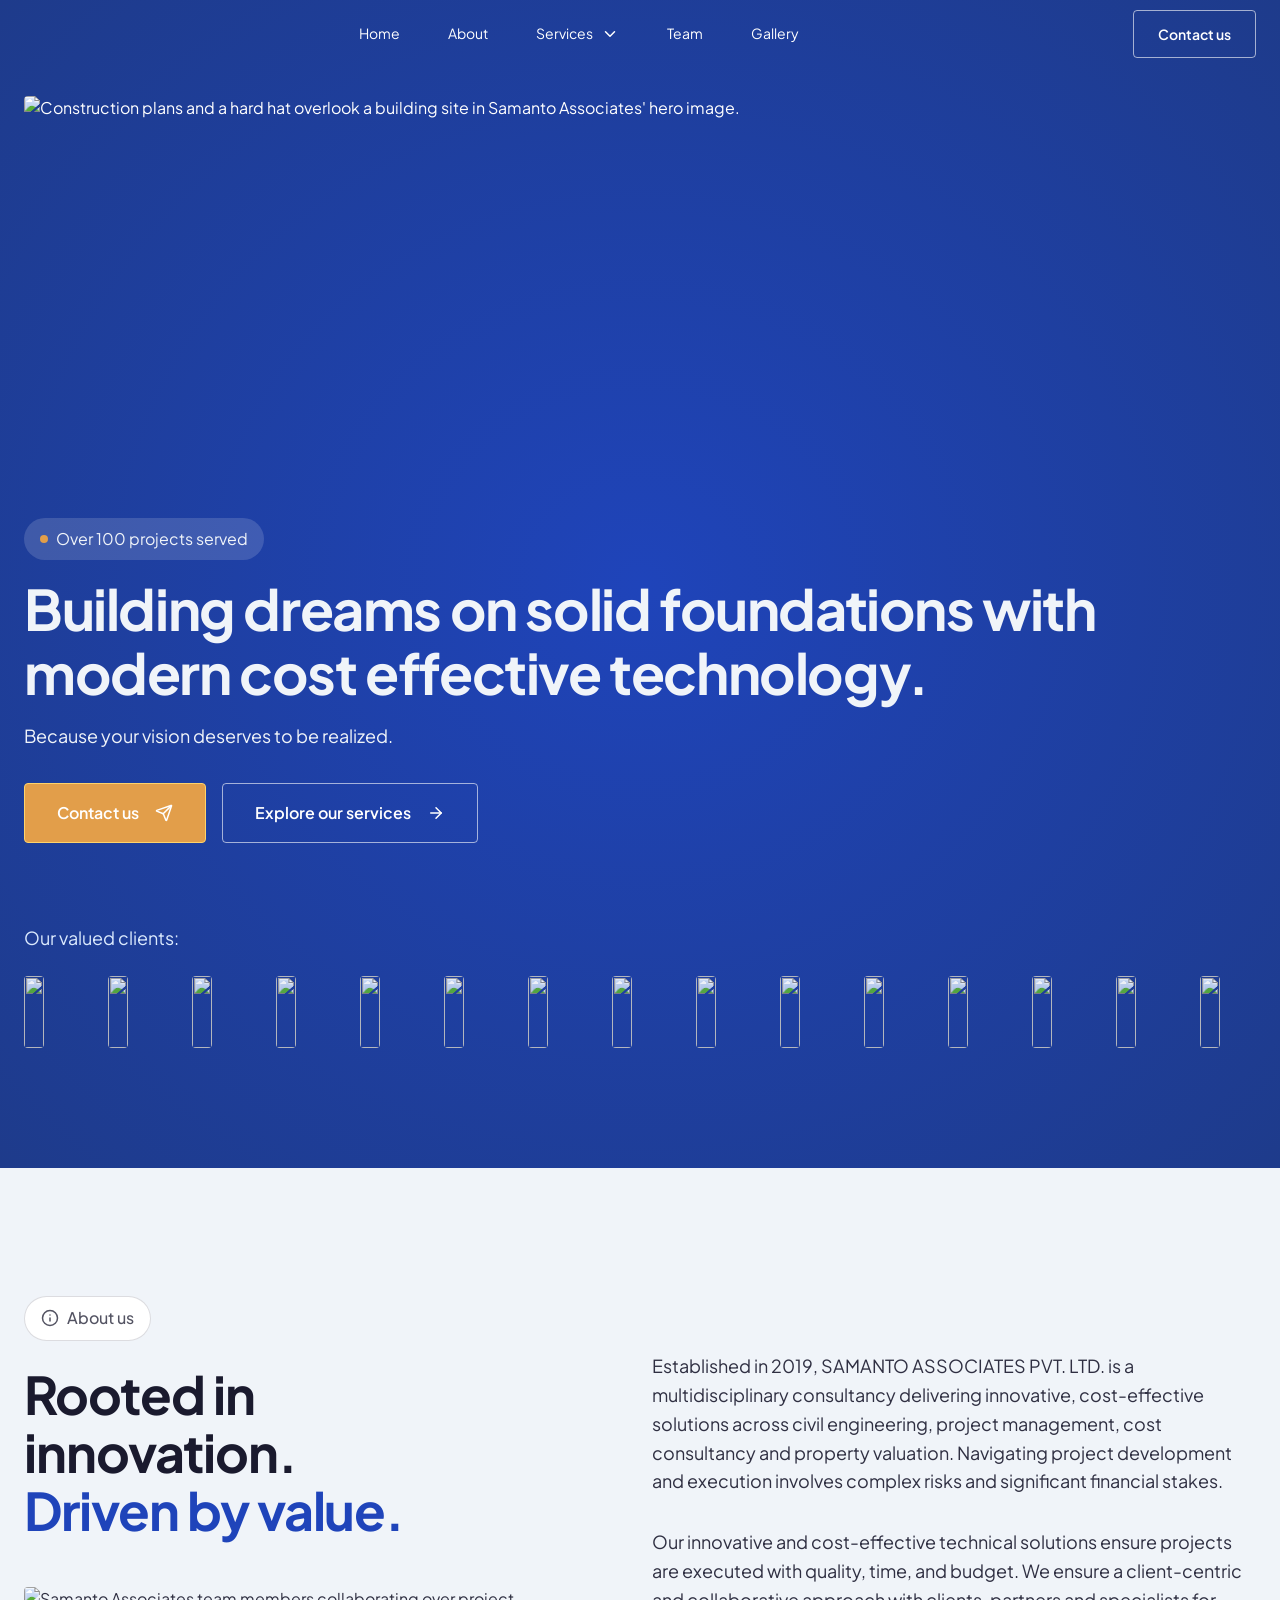
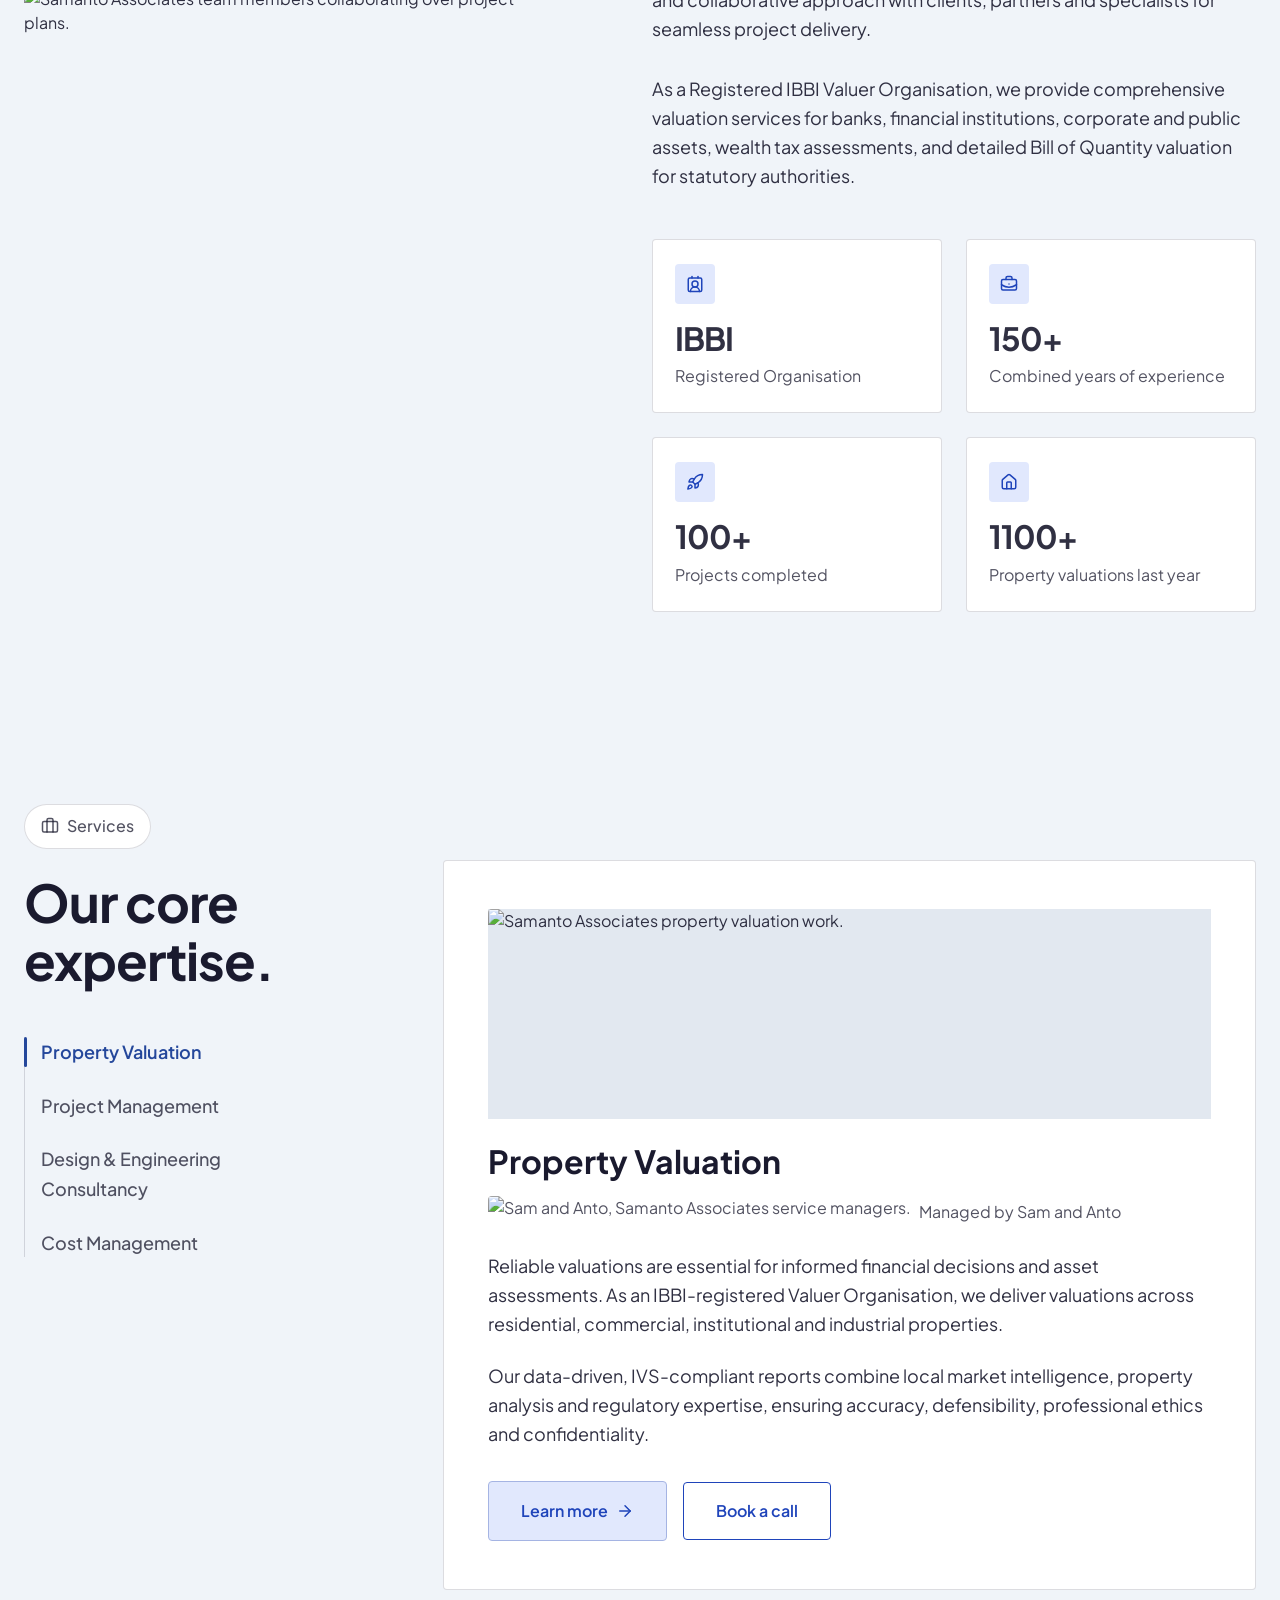
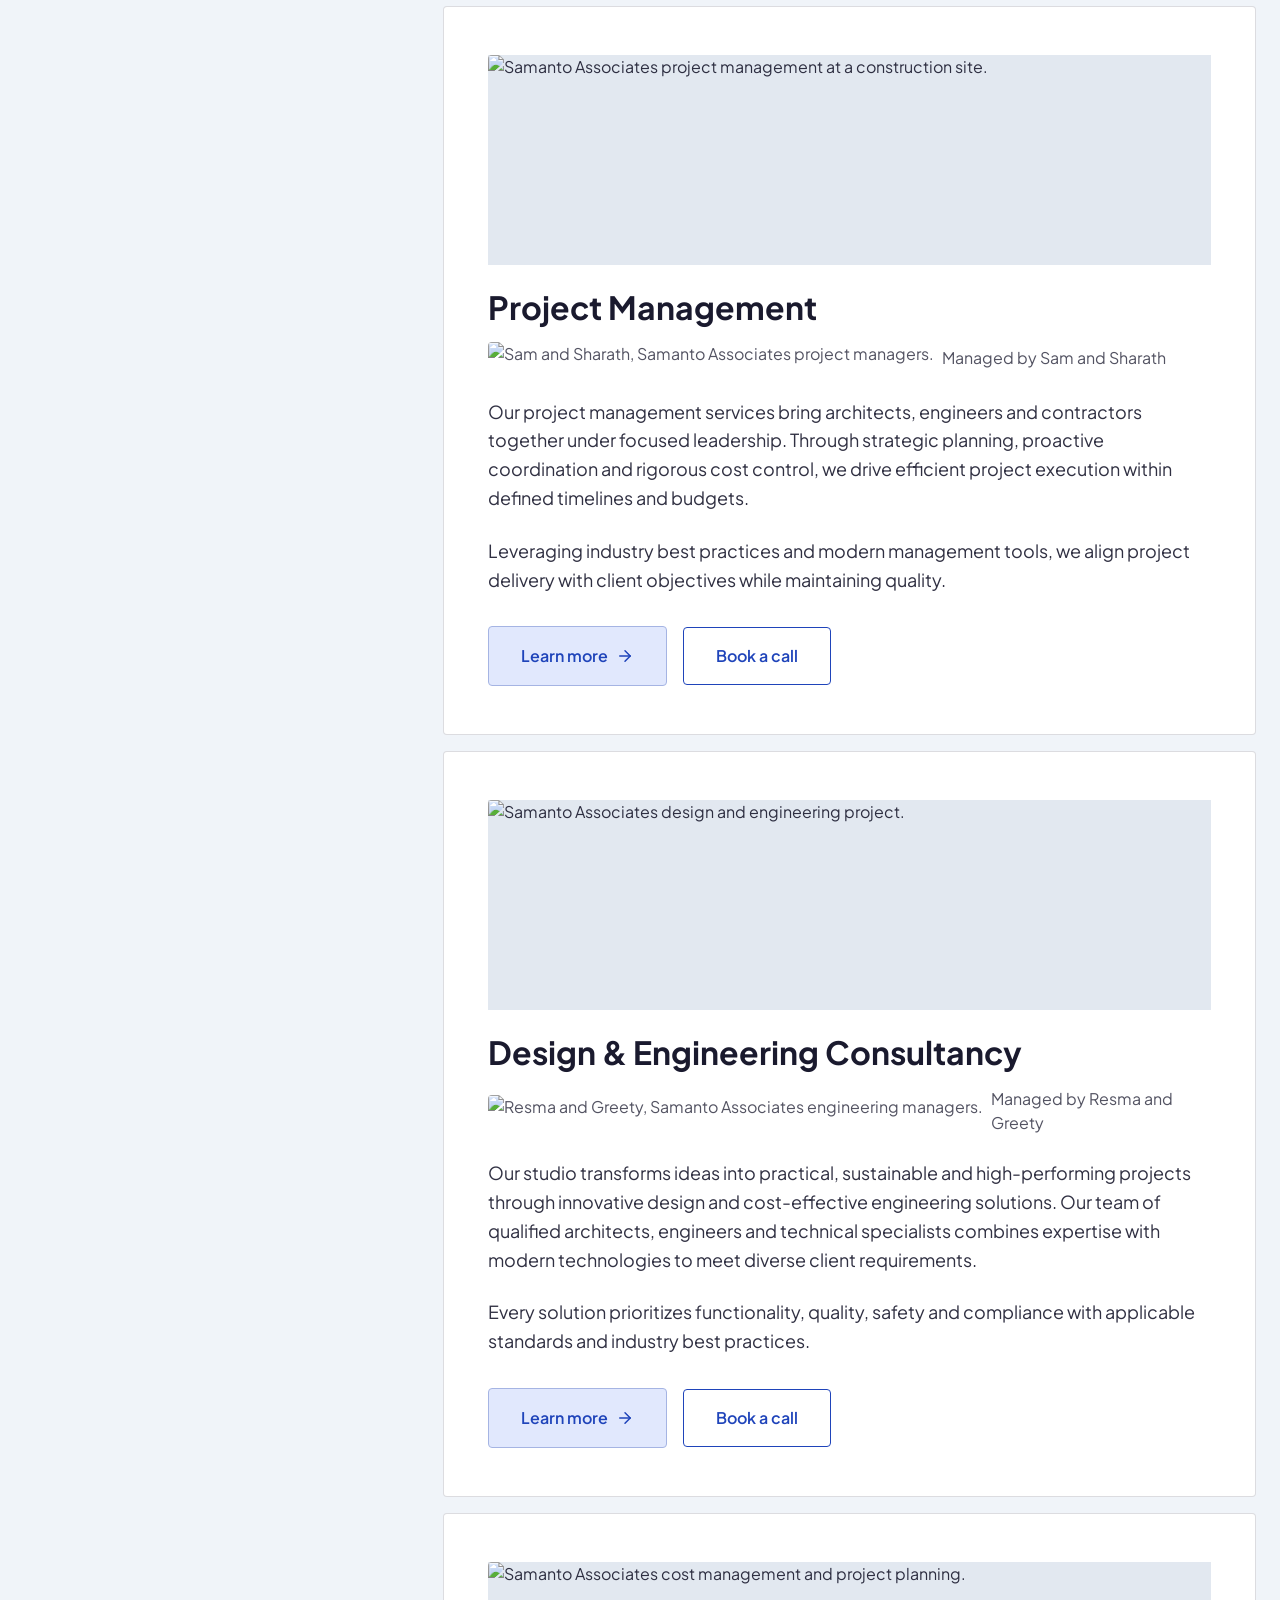
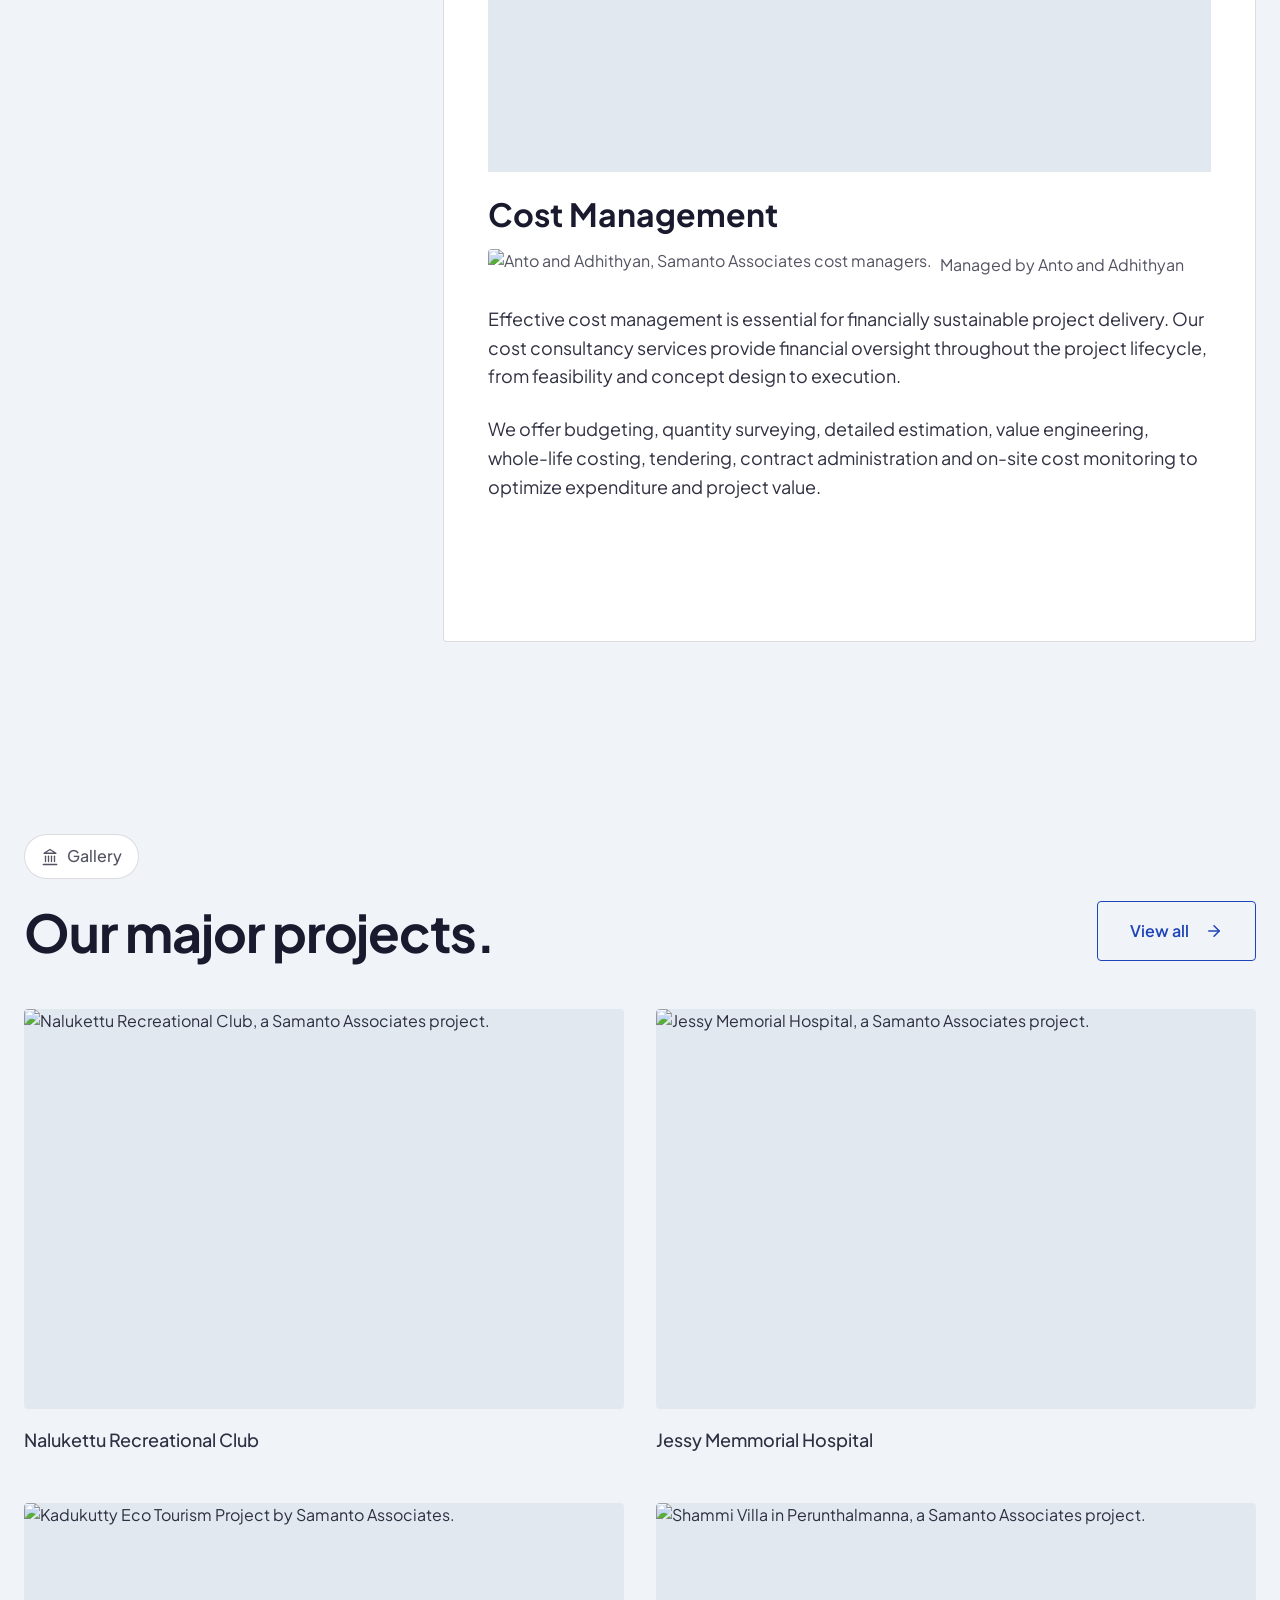
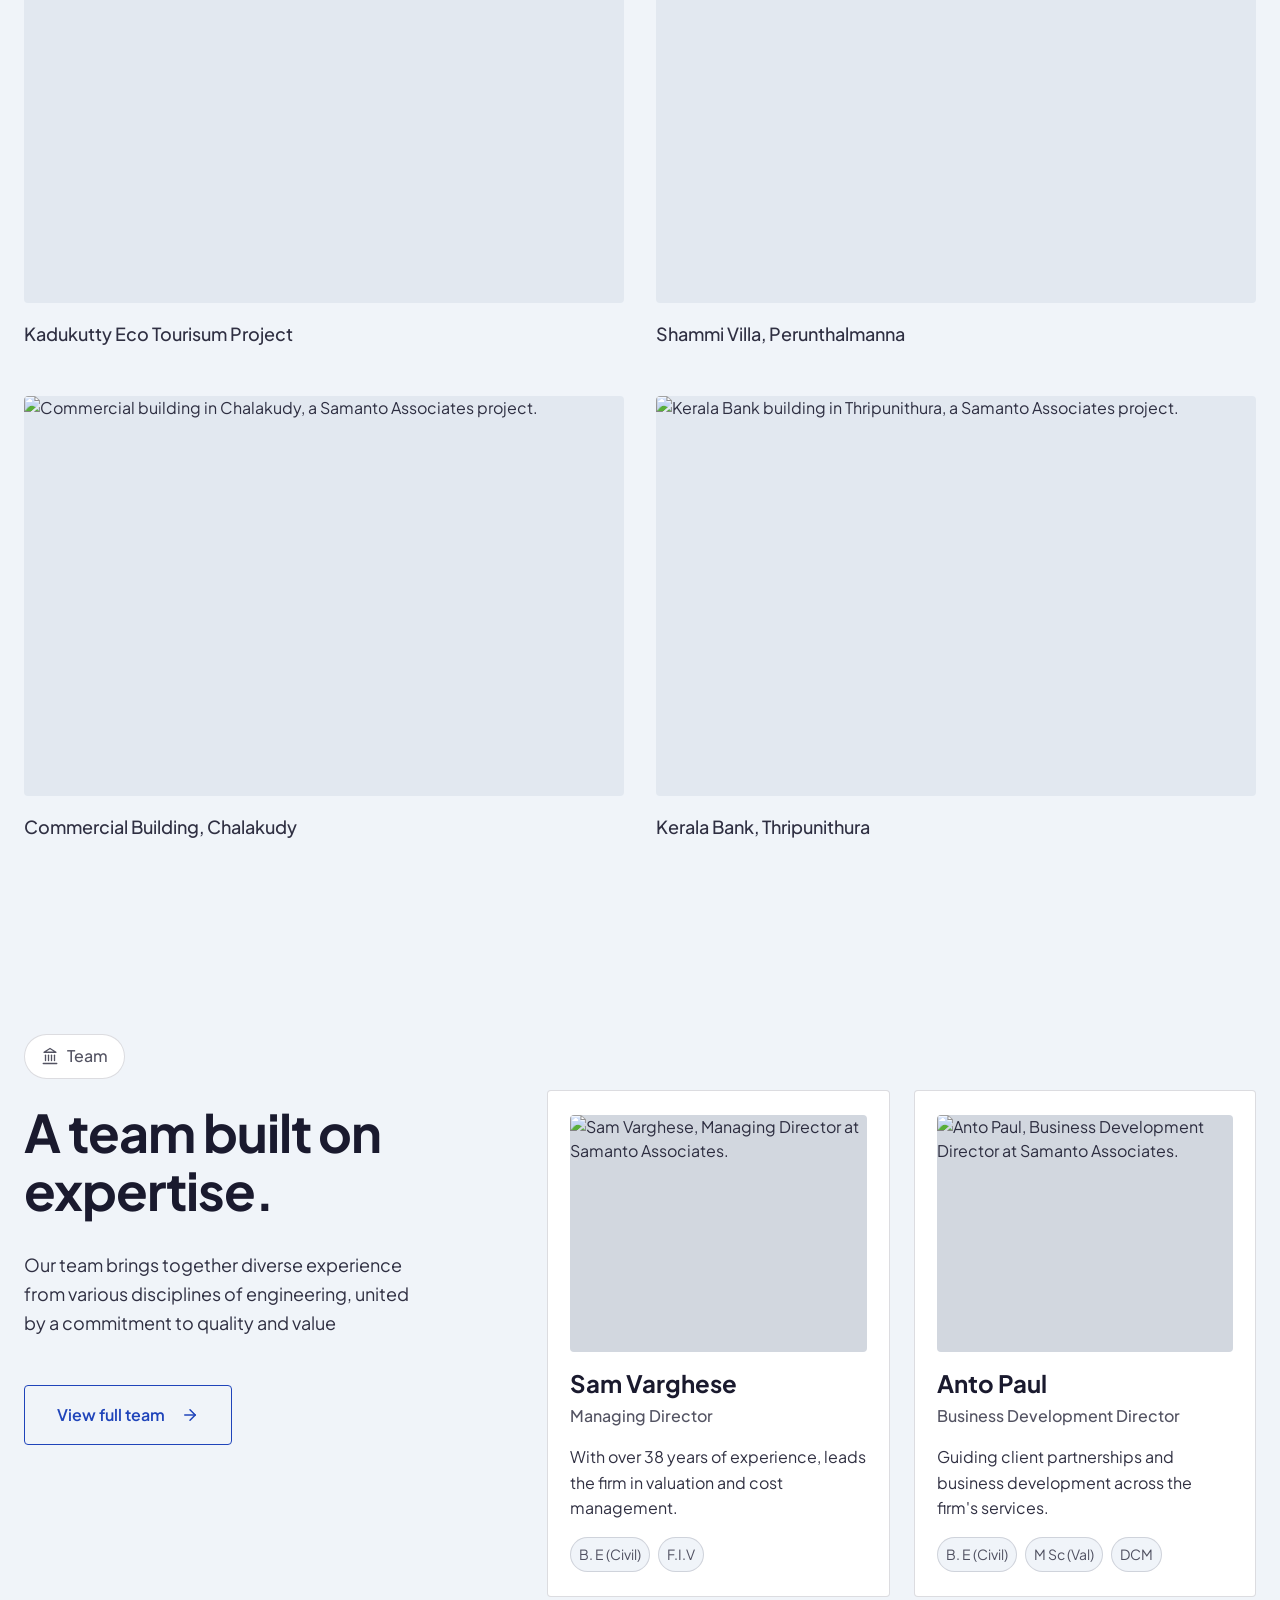
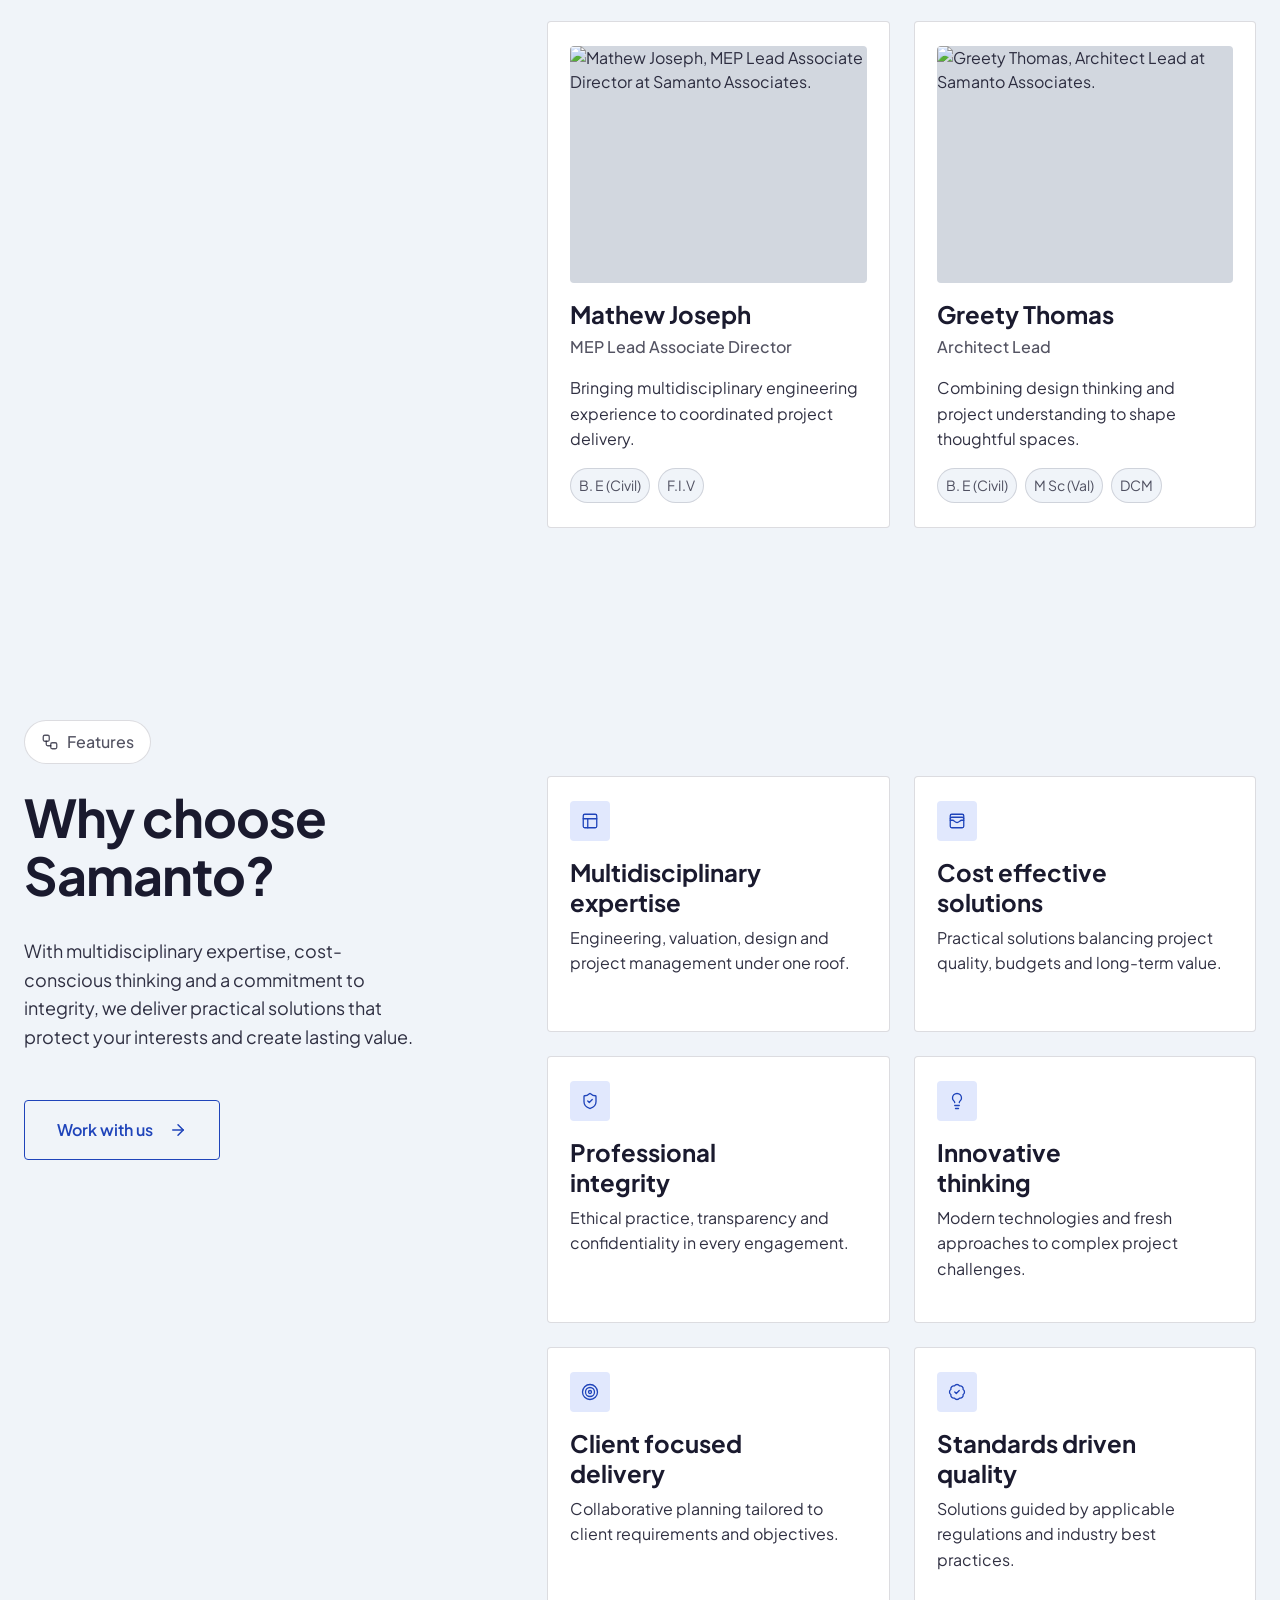
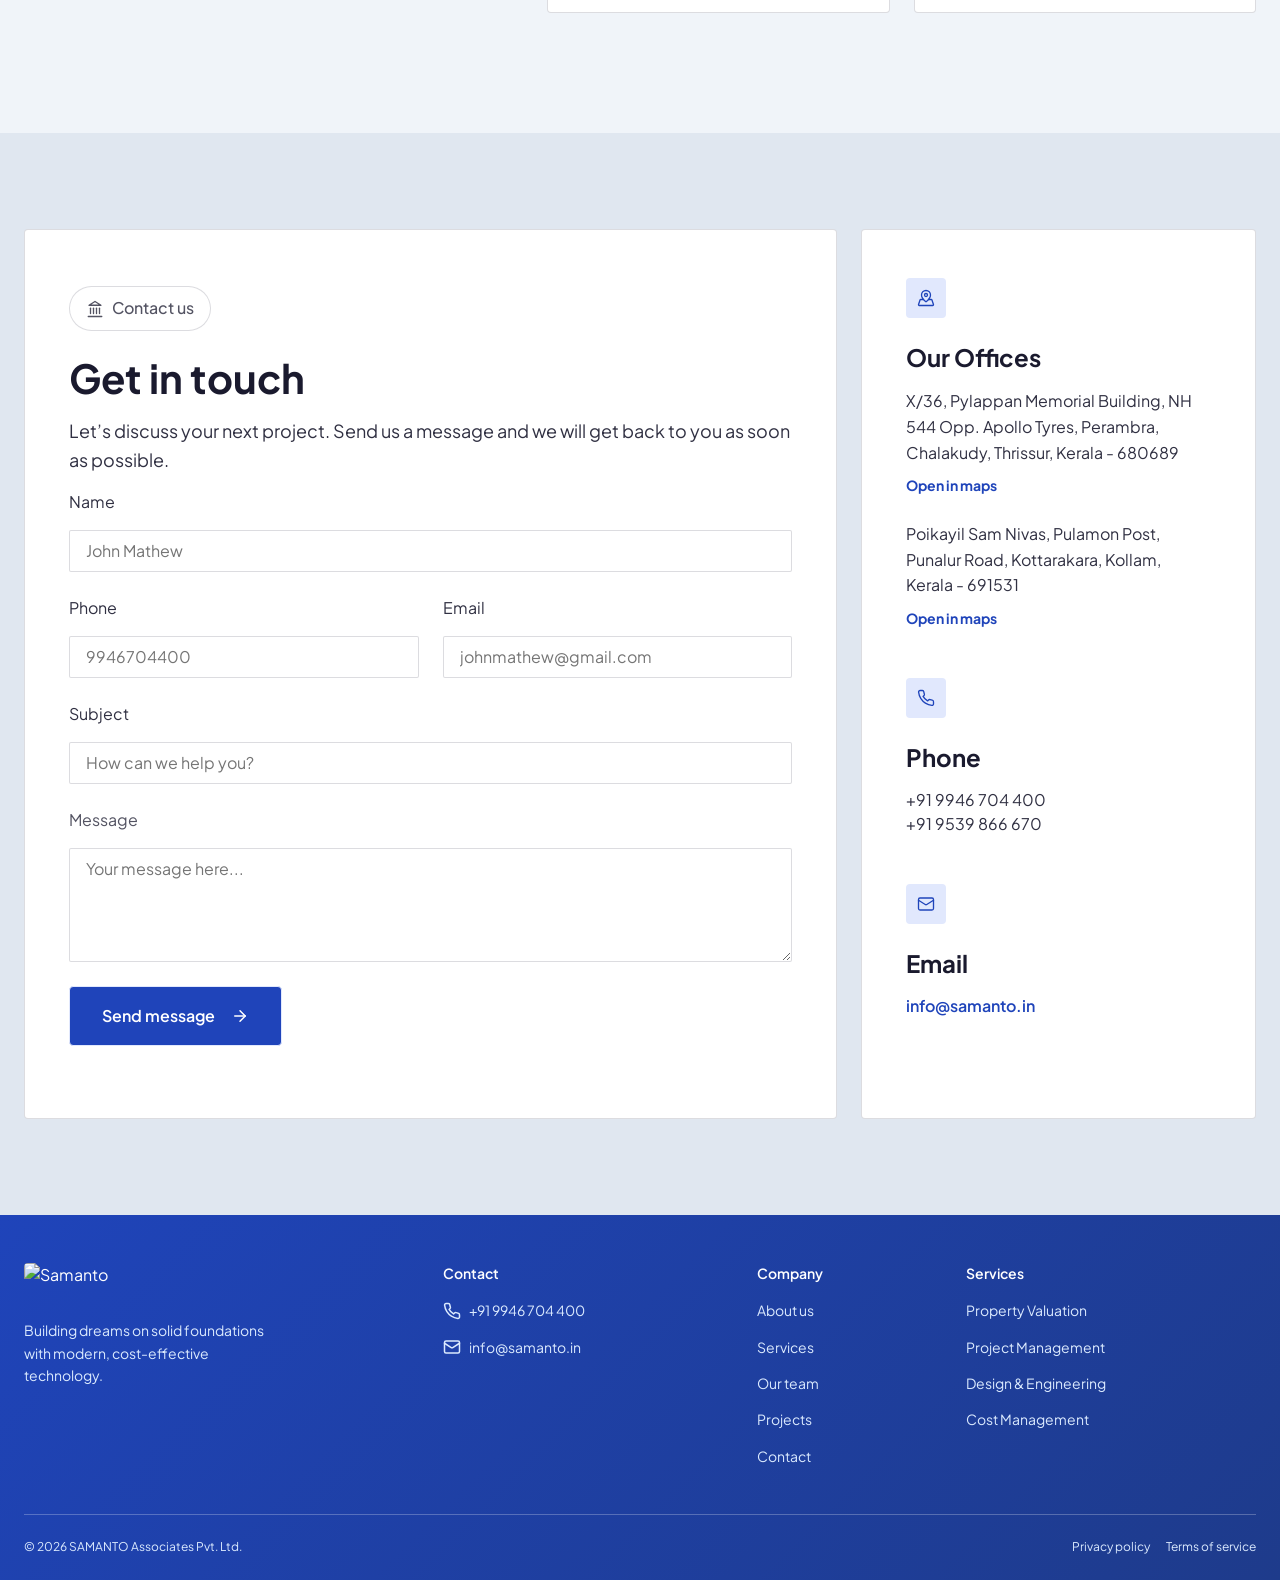
==== commit ecbe3e0b: "feat: message send" ====
--- a/index.html
+++ b/index.html
@@ -23,7 +23,11 @@
     <meta property="og:locale" content="en_IN" />
     <meta property="og:image" content="https://res.cloudinary.com/dq2erku8o/image/upload/v1792913632/Samanto/Hero_image.webp" />
     <meta property="og:image:alt" content="Construction plans and a hard hat overlooking a building site, featured by Samanto Associates." />
-    <meta name="google-site-verification" content="31ZgqADaYVJpz3uKOc2IJpE3pxLX4MA4L4aqm0RMQFM" />
+    <meta name="twitter:card" content="summary_large_image" />
+    <meta name="twitter:title" content="Samanto Associates | Engineering, Valuation &amp; Project Management" />
+    <meta name="twitter:description" content="Samanto Associates delivers property valuation, project management, engineering, and cost consultancy services from offices in Kerala, India." />
+    <meta name="twitter:image" content="https://res.cloudinary.com/dq2erku8o/image/upload/v1792913632/Samanto/Hero_image.webp" />
+    <meta name="twitter:image:alt" content="Construction plans and a hard hat overlooking a building site, featured by Samanto Associates." />
     <script type="application/ld+json">{"@context":"https://schema.org","@type":"Organization","name":"Samanto","legalName":"Samanto Associates Private Limited","url":"https://samanto.in/","description":"Samanto is a multidisciplinary consultancy providing engineering, project management, cost consultancy, and property valuation services.","foundingDate":"2019","email":"info@samanto.in","telephone":["+919946704400","+919539866670"],"address":[{"@type":"PostalAddress","streetAddress":"X/36, Pylappan Memorial Building, NH 544, Opp. Apollo Tyres, Perambra, Chalakudy","addressLocality":"Chalakudy","addressRegion":"Kerala","postalCode":"680689","addressCountry":"IN"},{"@type":"PostalAddress","streetAddress":"Poikayil Sam Nivas, Pulamon Post, Punalur Road","addressLocality":"Kottarakkara","addressRegion":"Kerala","postalCode":"691531","addressCountry":"IN"}],"knowsAbout":["Property valuation","Project management","Design and engineering consultancy","Cost management"]}</script>
     <link rel="preconnect" href="https://fonts.googleapis.com" />
     <link rel="preconnect" href="https://fonts.gstatic.com" crossorigin />
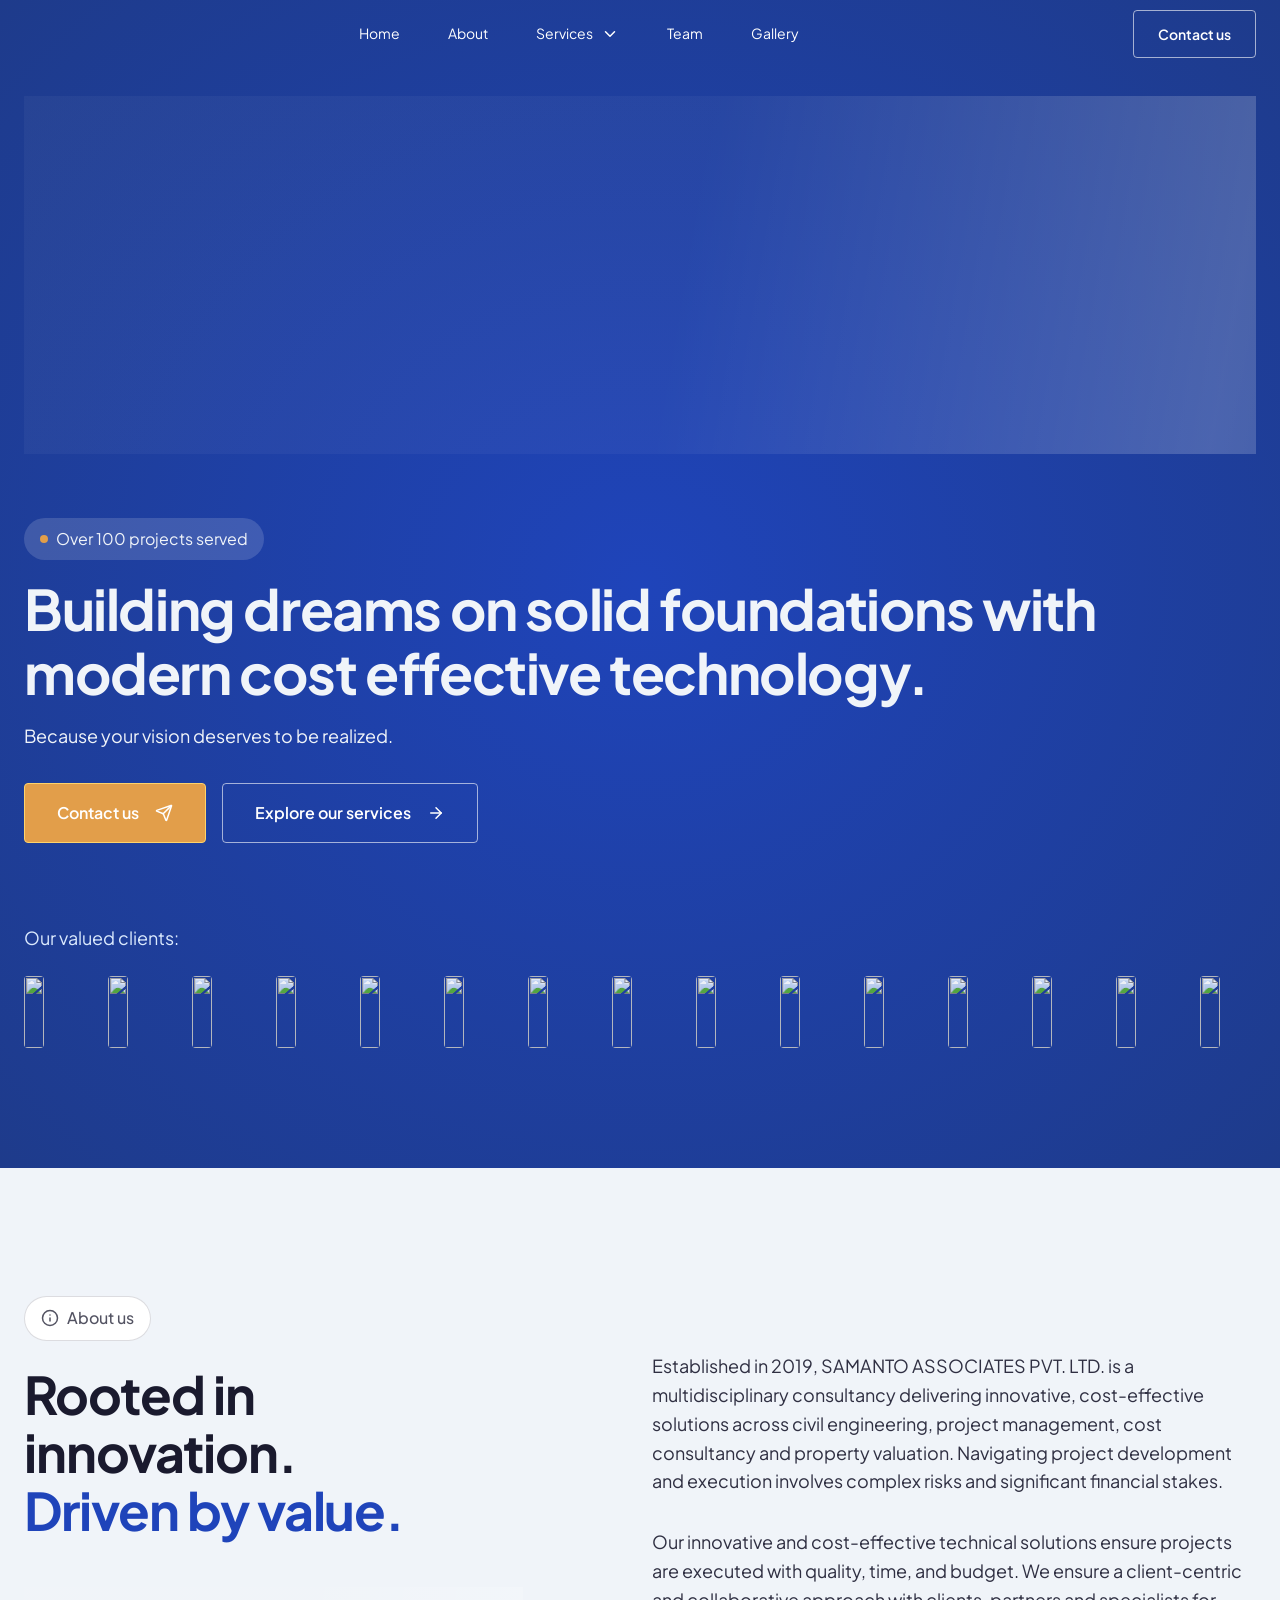
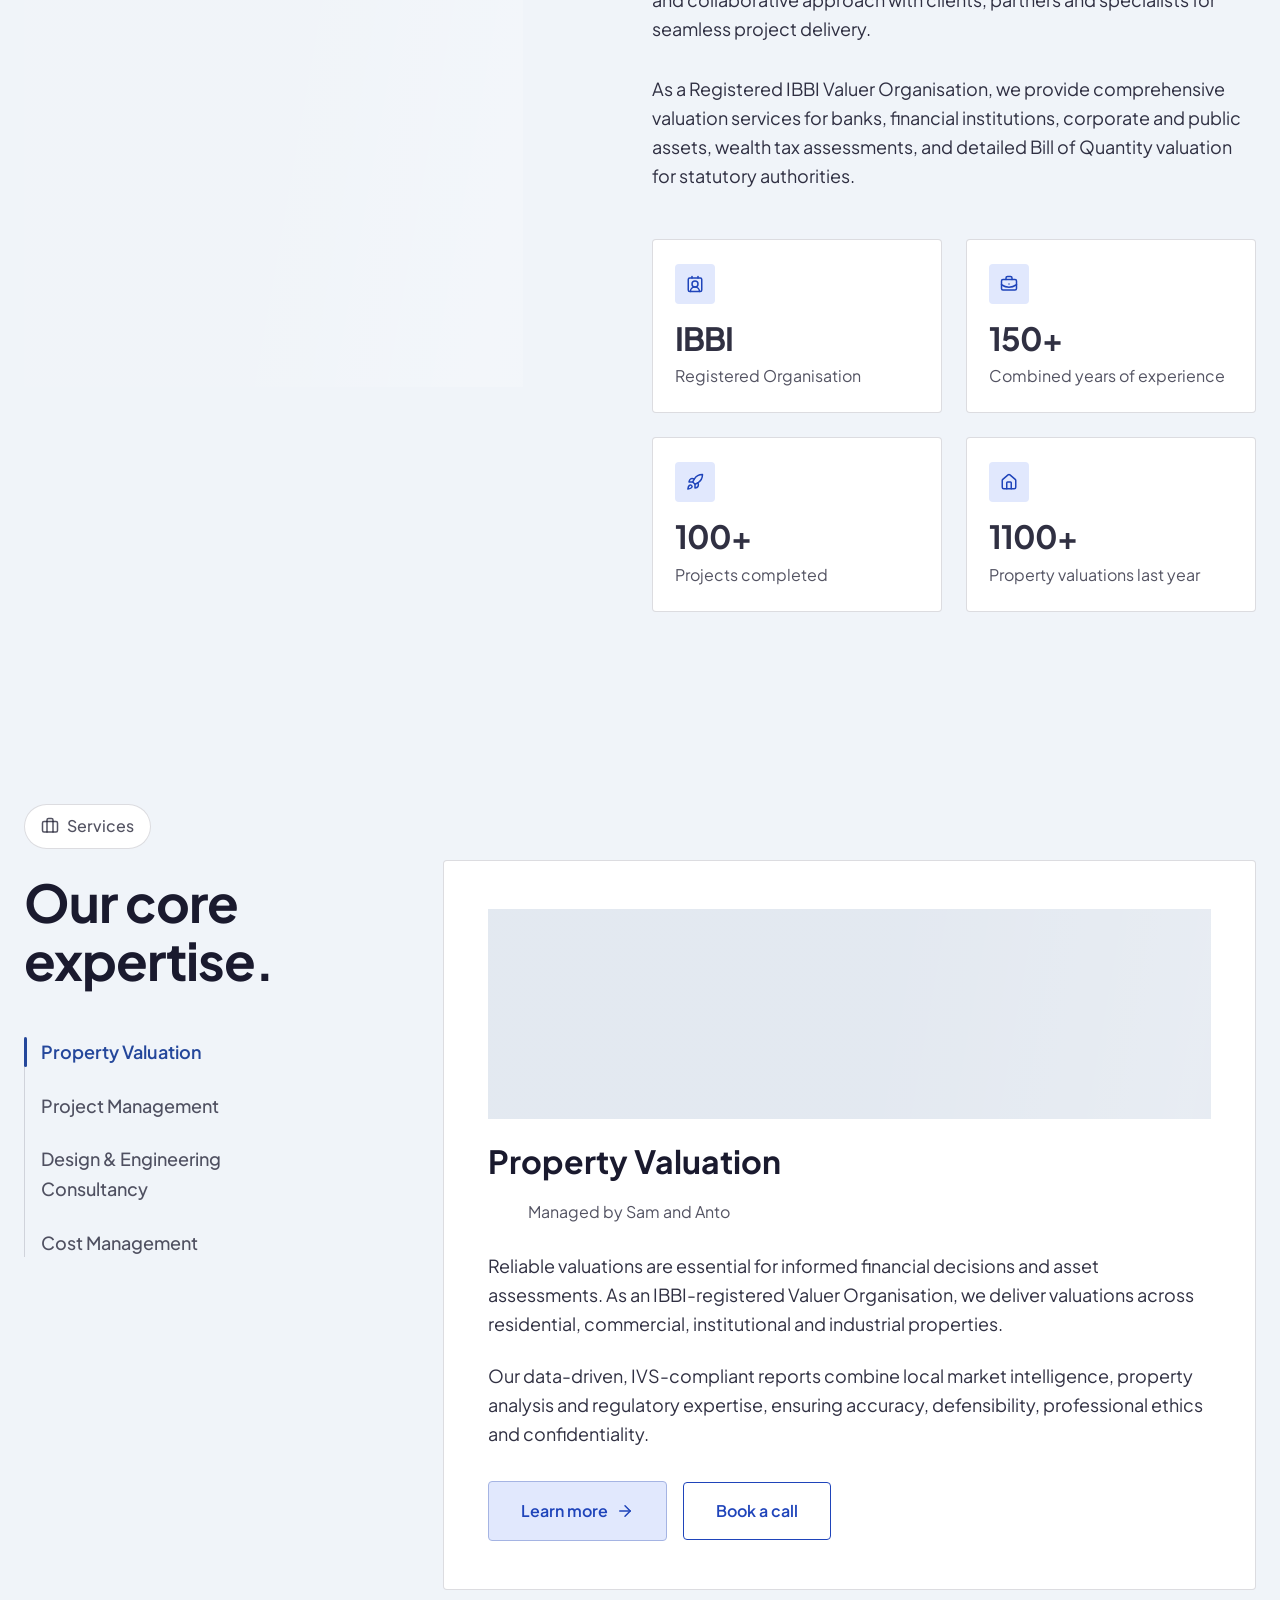
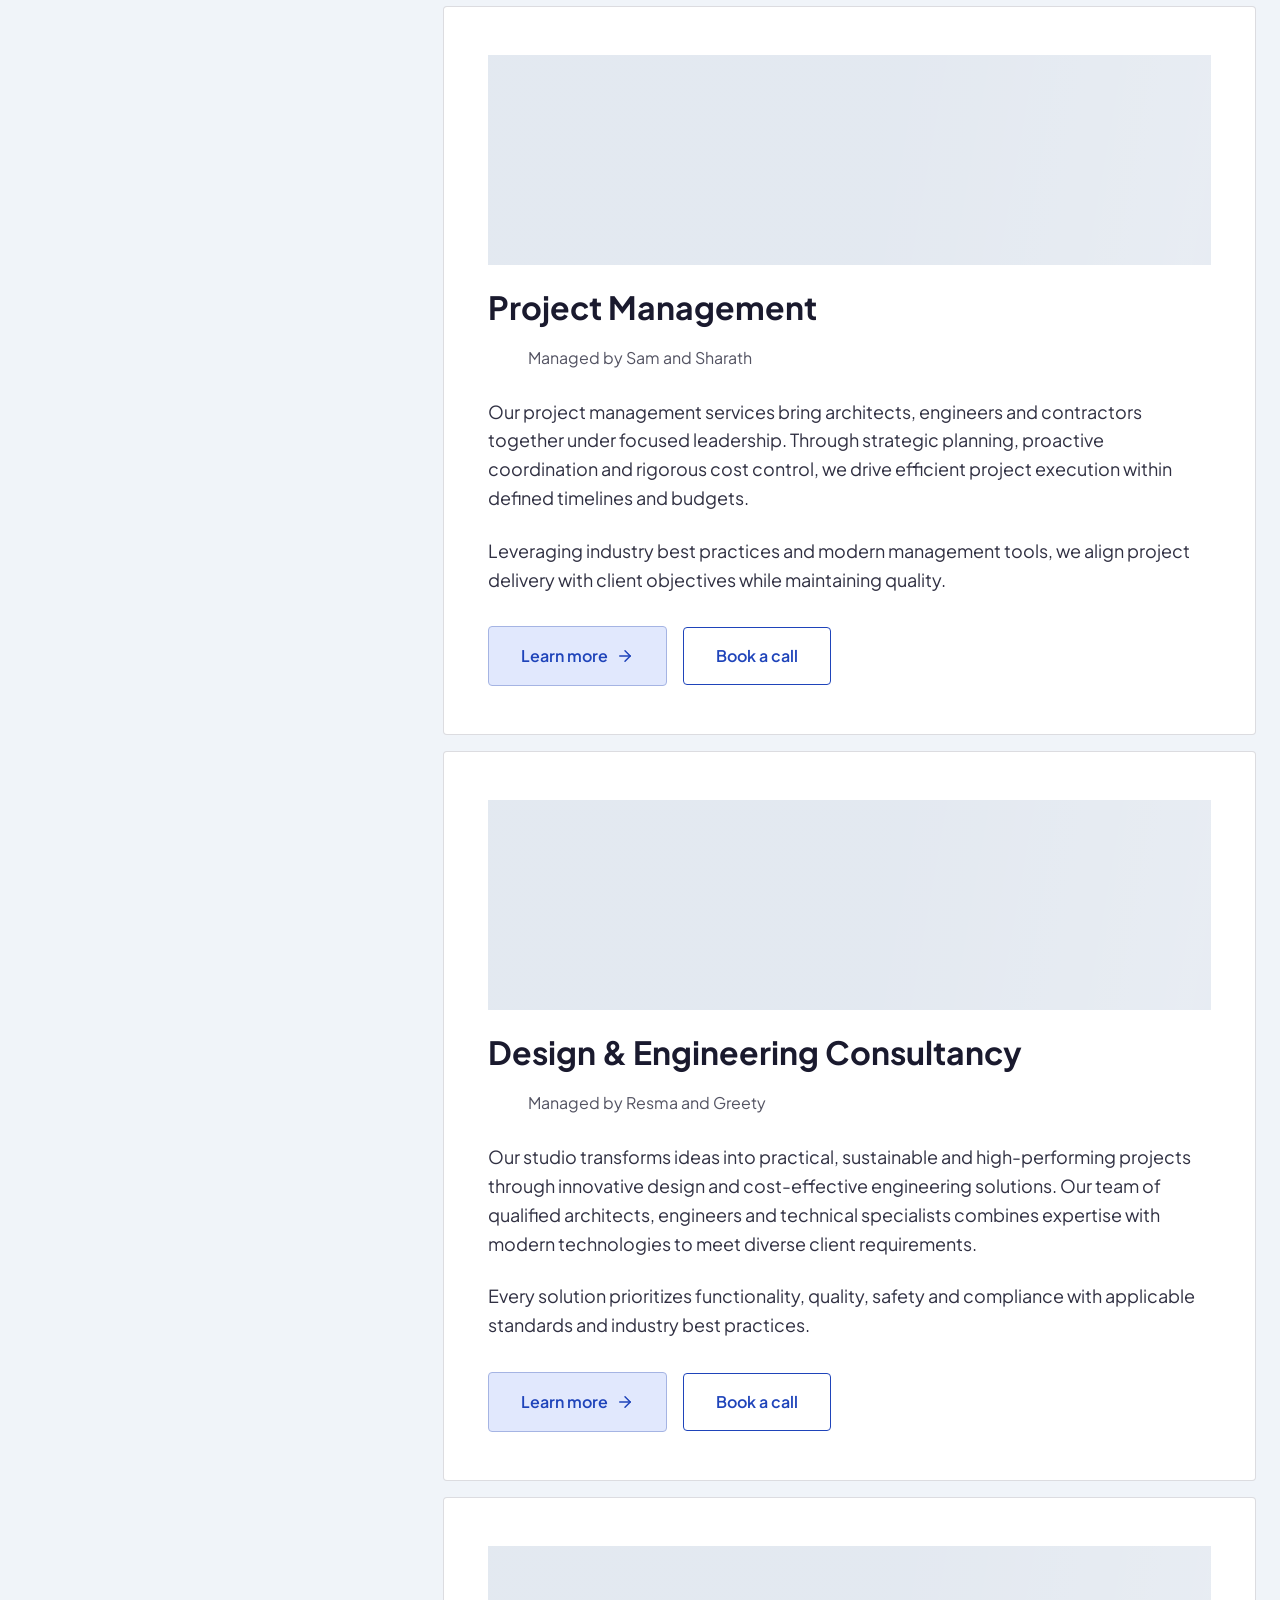
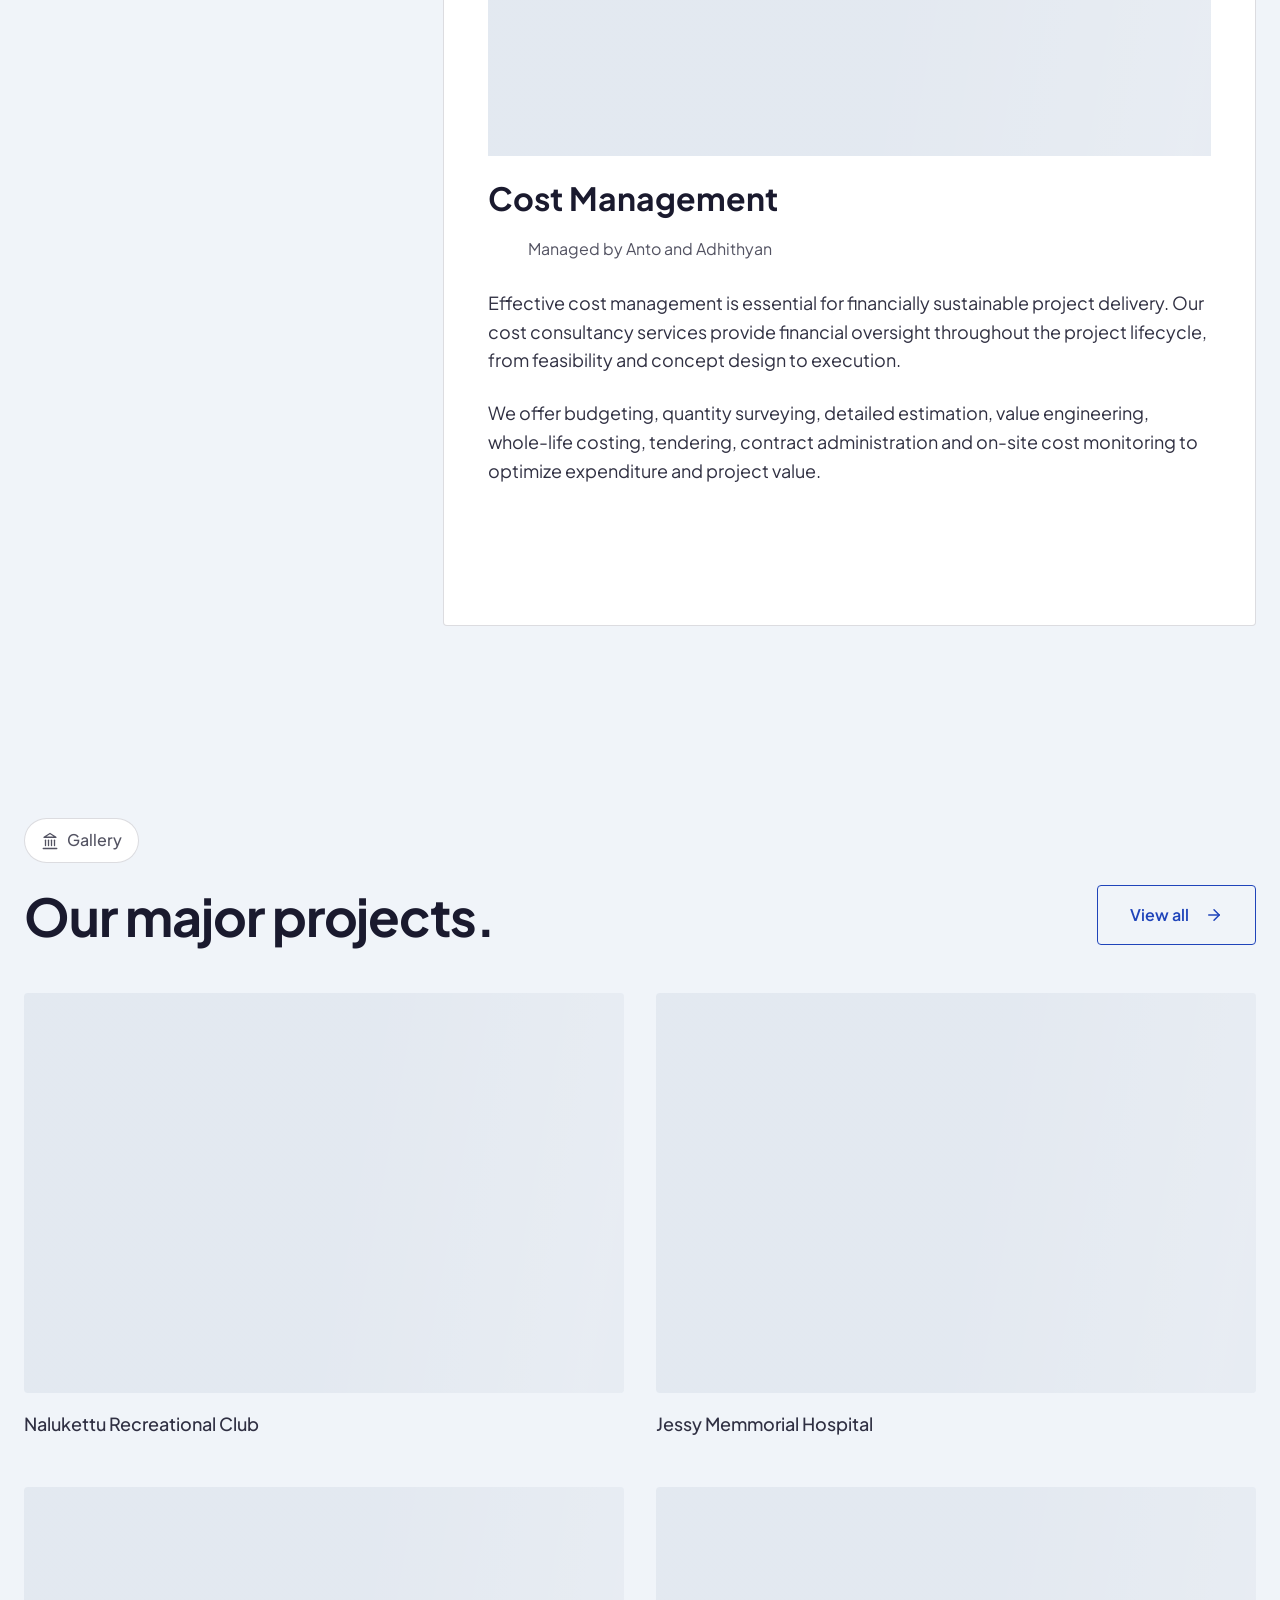
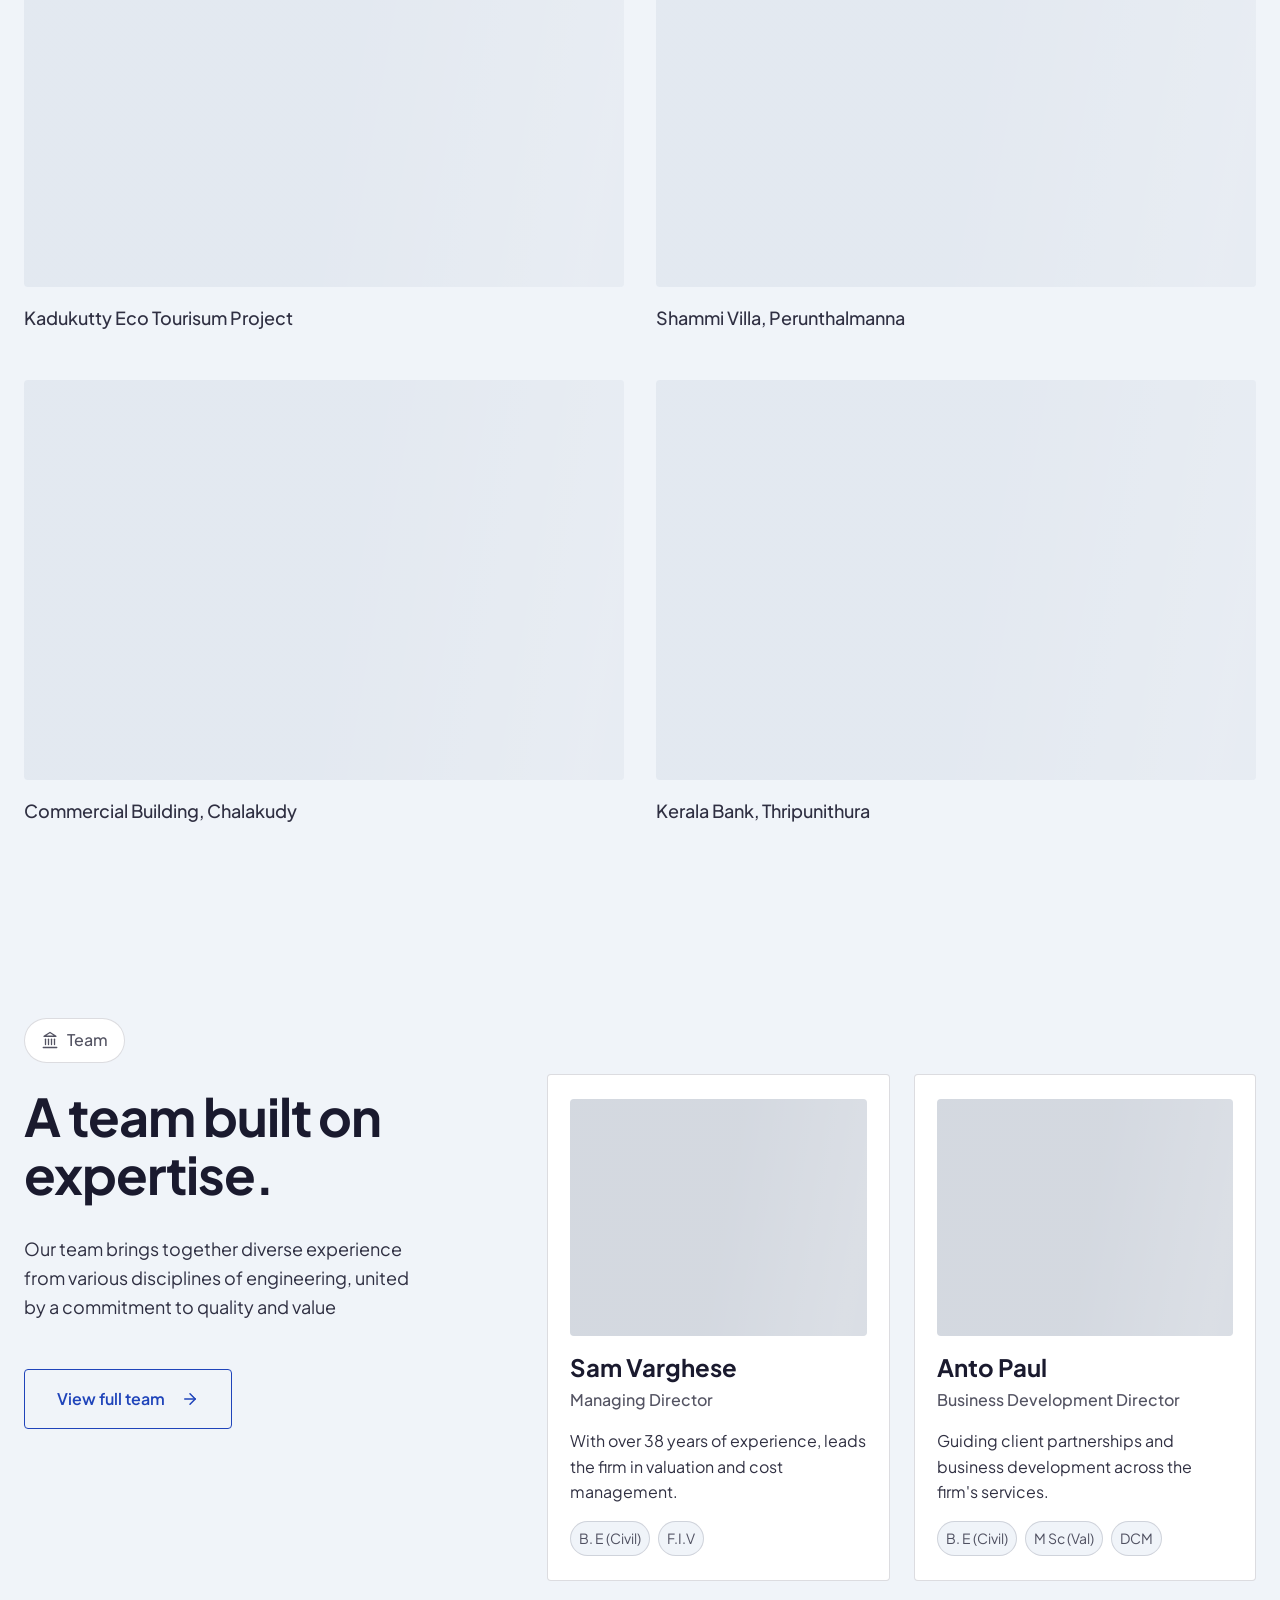
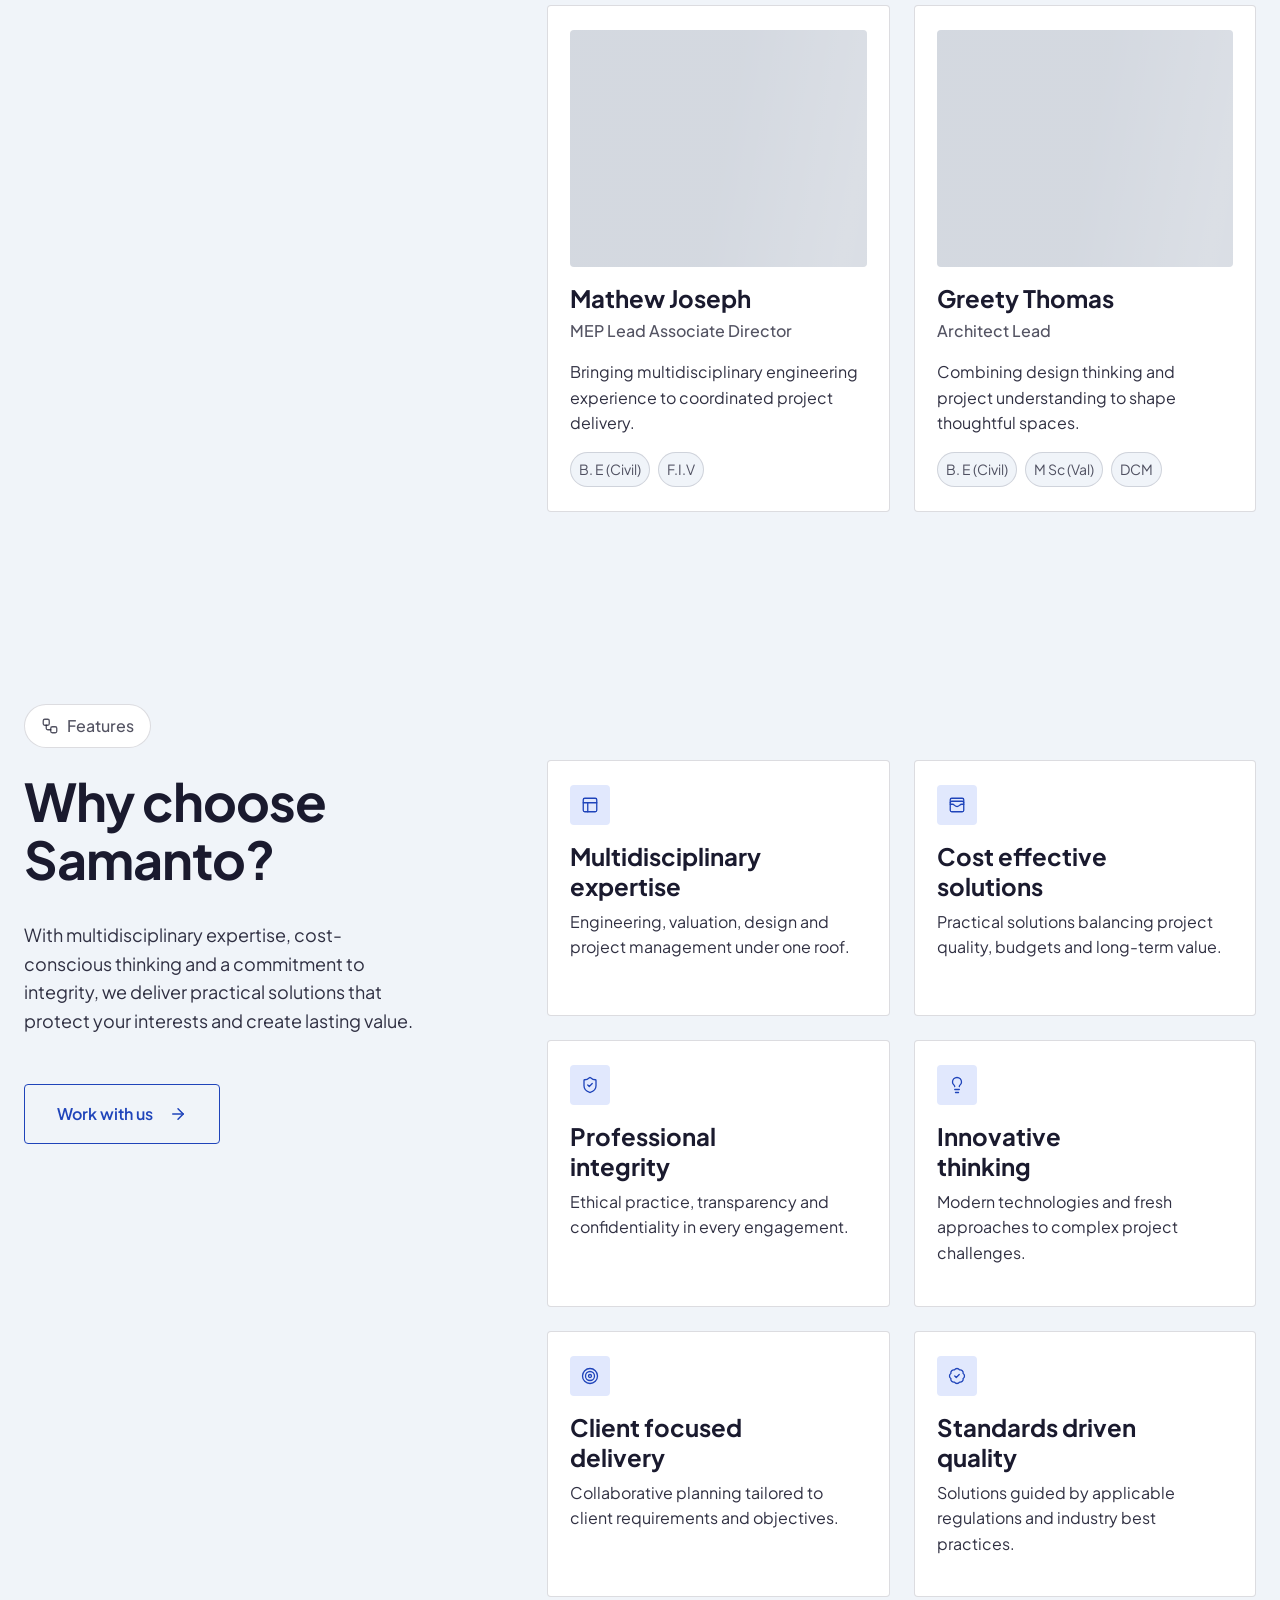
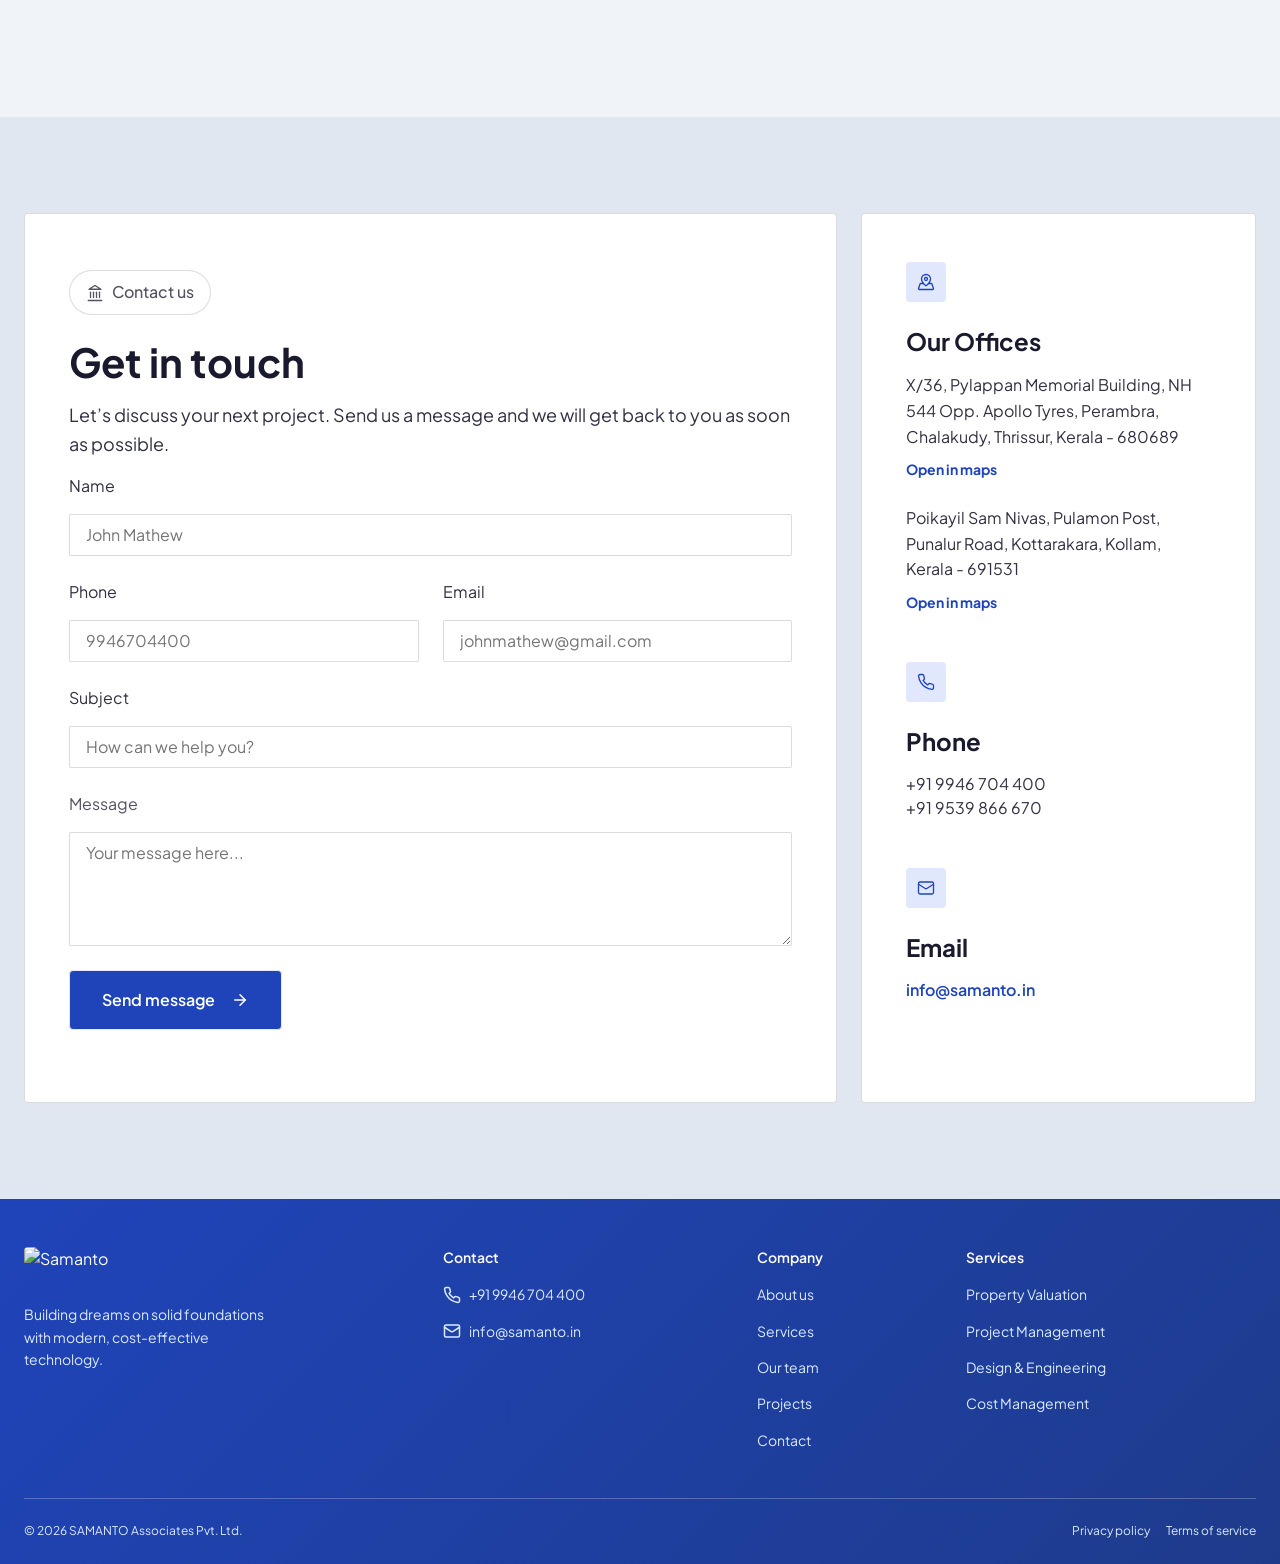
==== commit c5b8f5cf: "feat: services sub-pages" ====
--- a/index.html
+++ b/index.html
@@ -2,6 +2,7 @@
 <html lang="en">
   <head>
     <meta charset="utf-8" />
+  <script>document.documentElement.classList.add("js");</script>
     <meta name="viewport" content="width=device-width, initial-scale=1" />
     <meta name="theme-color" content="#203f91" />
     <meta name="description" content="Samanto Associates delivers property valuation, project management, engineering, and cost consultancy services from offices in Kerala, India." />
@@ -32,8 +33,8 @@
     <link rel="preconnect" href="https://fonts.googleapis.com" />
     <link rel="preconnect" href="https://fonts.gstatic.com" crossorigin />
     <link href="https://fonts.googleapis.com/css2?family=Plus+Jakarta+Sans:wght@400;500;600;700;800&display=swap" rel="stylesheet" />
-    <link rel="stylesheet" href="tokens.css" />
-    <link rel="stylesheet" href="styles.css" />
+    <link rel="stylesheet" href="css/tokens.css" />
+    <link rel="stylesheet" href="css/styles.css" />
   </head>
 
   <body>
@@ -48,12 +49,12 @@
               Services <svg class="icon services-menu-chevron" aria-hidden="true"><use href="./assets/icons.svg#i-chevron-down"/></svg>
             </button>
             <div id="services-mega-menu" class="services-mega-menu" hidden>
-              <div class="services-menu-heading"><strong>Our services</strong><span>Explore our areas of expertise</span></div>
+              <div class="services-menu-heading"><strong>Explore our areas of expertise</strong></div>
               <div class="services-menu-grid">
-            <a class="services-menu-link" href="#service-valuation"><span class="services-menu-icon"><svg class="icon" aria-hidden="true"><use href="./assets/icons.svg#i-building-2"/></svg></span><span><strong>Property Valuation</strong><small>Independent valuations for informed decisions.</small></span></a>
-            <a class="services-menu-link" href="#service-project"><span class="services-menu-icon"><svg class="icon" aria-hidden="true"><use href="./assets/icons.svg#i-clipboard-list"/></svg></span><span><strong>Project Management</strong><small>Coordinate delivery, time, quality and cost.</small></span></a>
-            <a class="services-menu-link" href="#service-design"><span class="services-menu-icon"><svg class="icon" aria-hidden="true"><use href="./assets/icons.svg#i-ruler"/></svg></span><span><strong>Design &amp; Engineering</strong><small>Practical, integrated engineering solutions.</small></span></a>
-            <a class="services-menu-link" href="#service-cost"><span class="services-menu-icon"><svg class="icon" aria-hidden="true"><use href="./assets/icons.svg#i-calculator"/></svg></span><span><strong>Cost Management</strong><small>Clear financial oversight across each project.</small></span></a>
+            <a class="services-menu-link" href="./services/property-valuation.html"><span class="services-menu-icon"><svg class="icon" aria-hidden="true"><use href="./assets/icons.svg#i-building-2"/></svg></span><span><strong>Property Valuation</strong><small>Independent valuations for informed decisions.</small></span></a>
+            <a class="services-menu-link" href="./services/project-management.html"><span class="services-menu-icon"><svg class="icon" aria-hidden="true"><use href="./assets/icons.svg#i-clipboard-list"/></svg></span><span><strong>Project Management</strong><small>Coordinate delivery, time, quality and cost.</small></span></a>
+            <a class="services-menu-link" href="./services/design-engineering.html"><span class="services-menu-icon"><svg class="icon" aria-hidden="true"><use href="./assets/icons.svg#i-ruler"/></svg></span><span><strong>Design &amp; Engineering</strong><small>Practical, integrated engineering solutions.</small></span></a>
+            <a class="services-menu-link" href="./services/cost-management.html"><span class="services-menu-icon"><svg class="icon" aria-hidden="true"><use href="./assets/icons.svg#i-calculator"/></svg></span><span><strong>Cost Management</strong><small>Clear financial oversight across each project.</small></span></a>
               </div>
             </div>
           </div>
@@ -156,7 +157,7 @@
           <p class="lead">Reliable valuations are essential for informed financial decisions and asset assessments. As an IBBI-registered Valuer Organisation, we deliver valuations across residential, commercial, institutional and industrial properties.</p>
           <p class="lead extra">Our data-driven, IVS-compliant reports combine local market intelligence, property analysis and regulatory expertise, ensuring accuracy, defensibility, professional ethics and confidentiality.</p>
           <div class="card-actions">
-            <a class="button button--soft" href="#contact">Learn more <svg class="icon" aria-hidden="true"><use href="./assets/icons.svg#i-arrow-right"/></svg></a>
+            <a class="button button--soft" href="./services/property-valuation.html">Learn more <svg class="icon" aria-hidden="true"><use href="./assets/icons.svg#i-arrow-right"/></svg></a>
             <a class="button button--outline" href="#contact">Book a call</a>
           </div>
         </article>
@@ -167,7 +168,7 @@
           <p class="lead">Our project management services bring architects, engineers and contractors together under focused leadership. Through strategic planning, proactive coordination and rigorous cost control, we drive efficient project execution within defined timelines and budgets.</p>
           <p class="lead extra">Leveraging industry best practices and modern management tools, we align project delivery with client objectives while maintaining quality.</p>
           <div class="card-actions">
-            <a class="button button--soft" href="#contact">Learn more <svg class="icon" aria-hidden="true"><use href="./assets/icons.svg#i-arrow-right"/></svg></a>
+            <a class="button button--soft" href="./services/project-management.html">Learn more <svg class="icon" aria-hidden="true"><use href="./assets/icons.svg#i-arrow-right"/></svg></a>
             <a class="button button--outline" href="#contact">Book a call</a>
           </div>
         </article>
@@ -178,18 +179,18 @@
           <p class="lead">Our studio transforms ideas into practical, sustainable and high-performing projects through innovative design and cost-effective engineering solutions. Our team of qualified architects, engineers and technical specialists combines expertise with modern technologies to meet diverse client requirements.</p>
           <p class="lead extra">Every solution prioritizes functionality, quality, safety and compliance with applicable standards and industry best practices.</p>
           <div class="card-actions">
-            <a class="button button--soft" href="#contact">Learn more <svg class="icon" aria-hidden="true"><use href="./assets/icons.svg#i-arrow-right"/></svg></a>
+            <a class="button button--soft" href="./services/design-engineering.html">Learn more <svg class="icon" aria-hidden="true"><use href="./assets/icons.svg#i-arrow-right"/></svg></a>
             <a class="button button--outline" href="#contact">Book a call</a>
           </div>
         </article>
         <article id="service-cost" class="service-card card">
-          <div class="service-image-frame image-wipe"><img class="service-image" src="https://res.cloudinary.com/dq2erku8o/image/upload/v1792913652/Samanto/Services_03.webp" alt="Samanto Associates cost management and project planning." loading="lazy" /></div>
+          <div class="service-image-frame image-wipe"><img class="service-image" src="https://res.cloudinary.com/dq2erku8o/image/upload/v1792913652/Samanto/Services_04.webp" alt="Samanto Associates cost management and project planning." loading="lazy" /></div>
           <h3>Cost Management</h3>
           <div class="service-managers"><img src="https://res.cloudinary.com/dq2erku8o/image/upload/v1792913657/Samanto/service-04-managers.webp" alt="Anto and Adhithyan, Samanto Associates cost managers." loading="lazy" /><span>Managed by Anto and Adhithyan</span></div>
           <p class="lead">Effective cost management is essential for financially sustainable project delivery. Our cost consultancy services provide financial oversight throughout the project lifecycle, from feasibility and concept design to execution.</p>
           <p class="lead extra">We offer budgeting, quantity surveying, detailed estimation, value engineering, whole-life costing, tendering, contract administration and on-site cost monitoring to optimize expenditure and project value.</p>
           <div class="card-actions">
-            <a class="button button--soft" href="#contact">Learn more <svg class="icon" aria-hidden="true"><use href="./assets/icons.svg#i-arrow-right"/></svg></a>
+            <a class="button button--soft" href="./services/cost-management.html">Learn more <svg class="icon" aria-hidden="true"><use href="./assets/icons.svg#i-arrow-right"/></svg></a>
             <a class="button button--outline" href="#contact">Book a call</a>
           </div>
         </article>
@@ -255,14 +256,14 @@
             <div class="qualifications"><span class="chip">B. E (Civil)</span><span class="chip">M Sc (Val)</span><span class="chip">DCM</span></div>
           </article>
           <article class="person-card card">
-            <div class="person-photo image-wipe"><img src="https://res.cloudinary.com/dq2erku8o/image/upload/v1792913657/Samanto/TeamMember3.webp" alt="Mathew Joseph, MEP Lead Associate Director at Samanto Associates." loading="lazy" /></div>
+            <div class="person-photo image-wipe"><img src="https://res.cloudinary.com/dq2erku8o/image/upload/v1792913657/Samanto/TeamMember4.webp" alt="Mathew Joseph, MEP Lead Associate Director at Samanto Associates." loading="lazy" /></div>
             <h3 class="card-title">Mathew Joseph</h3>
             <p class="role">MEP Lead Associate Director</p>
             <p>Bringing multidisciplinary engineering experience to coordinated project delivery.</p>
             <div class="qualifications"><span class="chip">B. E (Civil)</span><span class="chip">F.I.V</span></div>
           </article>
           <article class="person-card card">
-            <div class="person-photo image-wipe"><img src="https://res.cloudinary.com/dq2erku8o/image/upload/v1792913657/Samanto/TeamMember4.webp" alt="Greety Thomas, Architect Lead at Samanto Associates." loading="lazy" /></div>
+            <div class="person-photo image-wipe"><img src="https://res.cloudinary.com/dq2erku8o/image/upload/v1792913657/Samanto/TeamMember3.webp" alt="Greety Thomas, Architect Lead at Samanto Associates." loading="lazy" /></div>
             <h3 class="card-title">Greety Thomas</h3>
             <p class="role">Architect Lead</p>
             <p>Combining design thinking and project understanding to shape thoughtful spaces.</p>
@@ -368,7 +369,7 @@
         </div>
         <div class="footer-column footer-services">
           <h3>Services</h3>
-          <a href="#service-valuation">Property Valuation</a><a href="#service-project">Project Management</a><a href="#service-design">Design &amp; Engineering</a><a href="#service-cost">Cost Management</a>
+          <a href="./services/property-valuation.html">Property Valuation</a><a href="./services/project-management.html">Project Management</a><a href="./services/design-engineering.html">Design &amp; Engineering</a><a href="./services/cost-management.html">Cost Management</a>
         </div>
       </div>
       <div class="footer-bottom wrap">
--- a/css/tokens.css
+++ b/css/tokens.css
@@ -0,0 +1,71 @@
+/* Design tokens. Ported from tailwind.config.js + styles.css (single source of truth). */
+:root {
+  /* colour */
+  --blue: #1f44ba;
+  --blue-mid: #24479b;
+  --blue-tint: #eff3fc;
+  --blue-soft: #e1e8fd;
+  --blue-border-soft: #a5b4e3;
+  --navy: #1e3b8b;
+  --pale: #f0f4f9;
+  --gold: #e29e4a;
+  --gold-hover: #ffd36a;
+  --team-bg: #d2d7df;
+  --ink-title: #1a1a2e;
+  --ink-body: rgb(26 26 46 / 90%);
+  --ink-label: rgb(26 26 46 / 75%);
+  --ink-border: rgb(26 26 46 / 15%);
+  --on-blue: #eff6ff;
+  --on-blue-muted: #dbeafe;
+  --success: #166534;
+
+  /* type */
+  --font-sans: "Plus Jakarta Sans", Arial, sans-serif;
+  --fs-display: 3.5rem;
+  --fs-heading: 3.25rem;
+  --fs-heading-sm: 2rem;
+  --fs-contact: 2.5rem;
+  --fs-title: 1.5rem;
+  --fs-lg: 1.125rem;
+  --fs-body: 1rem;
+  --fs-button: 1rem;
+  --fs-small: 0.875rem;
+  --fs-micro: 0.75rem;
+
+  /* spacing (named by px value, as in the old config) */
+  --s-2: 0.125rem;
+  --s-4: 0.25rem;
+  --s-6: 0.375rem;
+  --s-8: 0.5rem;
+  --s-12: 0.75rem;
+  --s-16: 1rem;
+  --s-24: 1.5rem;
+  --s-32: 2rem;
+  --s-40: 2.5rem;
+  --s-48: 3rem;
+  --s-64: 4rem;
+  --s-80: 5rem;
+  --s-96: 6rem;
+  --s-120: 7.5rem;
+
+  /* layout */
+  --header-h: 4.25rem;
+  --header-clearance: 5.5rem;
+  --container: 77.5rem;
+  --gutter: 3rem;
+  --radius: 0.25rem;
+
+  /* shadows */
+  --shadow-header: 0 0.125rem 0.75rem rgb(20 43 95 / 0.18);
+  --shadow-menu: 0 1rem 2.5rem rgb(20 43 95 / 0.2);
+}
+@media (max-width: 40rem) {
+  :root {
+    --gutter: 2rem;
+    --fs-display: 2.25rem;
+    --fs-heading: 2.5rem;
+    --fs-heading-sm: 1.75rem;
+    --fs-lg: 1rem;
+    --fs-body: 0.875rem;
+  }
+}
--- a/css/styles.css
+++ b/css/styles.css
@@ -0,0 +1,1937 @@
+@layer base, layout, components, motion;
+
+/* ============================== BASE ============================== */
+@layer base {
+  *,
+  *::before,
+  *::after {
+    box-sizing: border-box;
+    border: 0 solid;
+  }
+  html {
+    scroll-behavior: smooth;
+    scroll-padding-top: calc(var(--header-h) + var(--s-24));
+    background: var(--navy);
+    -webkit-text-size-adjust: 100%;
+  }
+  html.lenis,
+  html.lenis body {
+    height: auto;
+  }
+  .lenis:not(.lenis-autoToggle).lenis-stopped {
+    overflow: clip;
+  }
+  .lenis [data-lenis-prevent],
+  .lenis [data-lenis-prevent-wheel],
+  .lenis [data-lenis-prevent-touch],
+  .lenis [data-lenis-prevent-vertical],
+  .lenis [data-lenis-prevent-horizontal] {
+    overscroll-behavior: contain;
+  }
+  .lenis.lenis-smooth iframe {
+    pointer-events: none;
+  }
+  .lenis.lenis-autoToggle {
+    transition-property: overflow;
+    transition-duration: 1ms;
+    transition-behavior: allow-discrete;
+  }
+  body {
+    margin: 0;
+    background: #1F43B6;
+    color: var(--ink-body);
+    font-family: var(--font-sans);
+    font-size: var(--fs-body);
+    line-height: 1.5;
+    -webkit-font-smoothing: antialiased;
+  }
+  main {
+    background: var(--pale);
+  }
+  h1,
+  h2,
+  h3,
+  p,
+  figure {
+    margin: 0;
+  }
+  h1,
+  h2,
+  h3 {
+    color: var(--ink-title);
+    font-size: inherit;
+    font-weight: inherit;
+  }
+  a {
+    color: inherit;
+    text-decoration: none;
+  }
+  img {
+    display: block;
+    max-width: 100%;
+    height: auto;
+    border-radius: var(--radius);
+  }
+  button,
+  input,
+  textarea {
+    font: inherit;
+    color: inherit;
+    margin: 0;
+  }
+  button {
+    background: transparent;
+    padding: 0;
+    cursor: pointer;
+  }
+  [hidden] {
+    display: none !important;
+  }
+
+  .icon {
+    display: block;
+    flex: none;
+    width: 1.125rem;
+    height: 1.125rem;
+    fill: none;
+    stroke: currentColor;
+    stroke-width: 2;
+    stroke-linecap: round;
+    stroke-linejoin: round;
+  }
+  .icon--thin {
+    stroke-width: 1.75;
+  }
+}
+
+/* ============================== LAYOUT ============================== */
+@layer layout {
+  .wrap {
+    width: calc(100% - var(--gutter));
+    max-width: var(--container);
+    margin-inline: auto;
+  }
+
+  /* Single column by default; 12-column grid from the old `md` breakpoint (900px) up. */
+  .section {
+    --pt: var(--s-64);
+    --pb: var(--s-120);
+    display: grid;
+    grid-template-columns: minmax(0, 1fr);
+    gap: var(--s-64) var(--s-24);
+    padding-block: var(--pt) var(--pb);
+  }
+  .about-section {
+    --pt: var(--s-120);
+  }
+  .services-section {
+    /* --pb: var(--s-64); */
+  }
+  .projects-section {
+    row-gap: 0;
+  }
+  .contact-section {
+    row-gap: var(--s-24);
+  }
+  @media (min-width: 56.25rem) {
+    .section {
+      grid-template-columns: repeat(12, minmax(0, 1fr));
+    }
+    .about-heading {
+      grid-column: span 5;
+    }
+    .about-content {
+      grid-column: 7 / span 6;
+    }
+    .services-intro {
+      grid-column: span 3;
+    }
+    .service-list {
+      grid-column: 5 / span 8;
+    }
+    .team-intro,
+    .values-intro {
+      grid-column: span 4;
+    }
+    .team-grid,
+    .values-grid {
+      grid-column: 6 / span 7;
+    }
+    .section-title-row,
+    .project-grid {
+      grid-column: 1 / -1;
+    }
+    .contact-form-wrap {
+      grid-column: span 8;
+    }
+    .contact-details {
+      grid-column: span 4;
+    }
+  }
+  @media (max-width: 56.25rem) {
+    .section {
+      --pt: var(--s-80);
+      --pb: var(--s-80);
+    }
+  }
+  @media (max-width: 40rem) {
+    .contact-section {
+      --pt: var(--s-16);
+      --pb: var(--s-48);
+    }
+    .section {
+      --pt: var(--s-64);
+      --pb: var(--s-64);
+      gap: var(--s-48) var(--s-24);
+    }
+  }
+  @media (max-width: 30rem) {
+    .section {
+      gap: var(--s-32) var(--s-24);
+    }
+  }
+}
+
+/* ============================== COMPONENTS ============================== */
+@layer components {
+  /* ---------- type helpers ---------- */
+  .section-title {
+    margin-top: var(--s-24);
+    font-size: var(--fs-heading);
+    font-weight: 700;
+    line-height: 1.12;
+    letter-spacing: -0.02em;
+  }
+  .accent {
+    color: var(--blue);
+  }
+  .lead {
+    font-size: var(--fs-lg);
+    line-height: 1.6;
+    color: var(--ink-body);
+  }
+  .text-link {
+    font-size: var(--fs-small);
+    font-weight: 700;
+    color: var(--blue);
+  }
+  .section-title-row {
+    display: flex;
+    align-items: flex-end;
+    justify-content: space-between;
+    margin-bottom: var(--s-48);
+  }
+  .eyebrow {
+    display: flex;
+    align-items: center;
+    gap: var(--s-8);
+    width: fit-content;
+    padding: var(--s-8) var(--s-16);
+    border: 1px solid var(--ink-border);
+    border-radius: 9999px;
+    background: #fff;
+    color: var(--ink-label);
+    font-size: var(--fs-body);
+    margin: var(--s-8) 0;
+    font-weight: 500;
+    line-height: 1.65;
+  }
+  .eyebrow--light {
+    border: 0;
+    background: rgb(255 255 255 / 0.15);
+    color: var(--pale);
+    font-weight: 400;
+  }
+  .eyebrow__dot {
+    width: 0.5rem;
+    height: 0.5rem;
+    border-radius: 9999px;
+    background: var(--gold);
+  }
+  .icon-badge {
+    display: grid;
+    flex: none;
+    place-items: center;
+    width: 2.5rem;
+    height: 2.5rem;
+    border-radius: var(--radius);
+    background: var(--blue-soft);
+    color: var(--blue);
+  }
+  .image-loading,
+  .image-fallback {
+    background-color: transparent;
+    background-image: linear-gradient(100deg, rgba(255, 255, 255, 0.04) 25%, rgba(255, 255, 255, 0.2) 45%, rgba(255, 255, 255, 0.04) 65%);
+    background-size: 220% 100%;
+    animation: image-shimmer 1.6s ease-in-out infinite;
+  }
+  .image-fallback--compact {
+    flex: none;
+    width: 2rem;
+    height: 2rem;
+    border-radius: var(--radius);
+  }
+  @keyframes image-shimmer {
+    from {
+      background-position: 100% 0;
+    }
+    to {
+      background-position: -100% 0;
+    }
+  }
+  .chip {
+    display: inline-flex;
+    align-items: center;
+    padding: var(--s-6) var(--s-8);
+    border: 1px solid var(--ink-border);
+    border-radius: 9999px;
+    background: var(--pale);
+    color: var(--ink-label);
+    font-size: var(--fs-small);
+  }
+
+  @media (max-width: 45rem) {
+    .section-title-row {
+      flex-direction: column;
+      align-items: start;
+      gap: var(--s-24);
+    }
+  }
+  @media (max-width: 40rem) {
+    .section-title {
+      line-height: 1.15;
+      letter-spacing: -0.02em;
+    }
+    .section-title-row {
+      margin-bottom: var(--s-24);
+    }
+  }
+
+  /* ---------- buttons ---------- */
+  .button {
+    position: relative;
+    isolation: isolate;
+    display: inline-flex;
+    align-items: center;
+    justify-content: center;
+    gap: var(--s-16);
+    padding: 1.25rem var(--s-32);
+    border: 1px solid transparent;
+    border-radius: var(--radius);
+    font-size: var(--fs-button);
+    font-weight: 600;
+    line-height: 1;
+    overflow: hidden;
+    transition:
+      color 0.2s,
+      border-color 0.2s;
+  }
+  .button::before {
+    position: absolute;
+    z-index: -1;
+    inset: 0;
+    content: "";
+    background: var(--button-hover-fill, transparent);
+    transform: scaleX(0);
+    transform-origin: left;
+    transition: transform 0.25s ease;
+  }
+  .button:hover::before,
+  .button:focus-visible::before {
+    transform: scaleX(1);
+  }
+  .button--gold {
+    border-color: var(--gold-hover);
+    background: var(--gold);
+    color: #fff;
+  }
+  .button--gold:hover {
+    --button-hover-fill: var(--gold-hover);
+  }
+  .button--ghost {
+    border-color: rgb(255 255 255 / 0.6);
+    color: #fff;
+  }
+  .button--ghost:hover {
+    --button-hover-fill: #fff;
+    color: var(--navy);
+  }
+  .button--outline {
+    border-color: var(--blue);
+    color: var(--blue);
+  }
+  .button--outline:hover {
+    --button-hover-fill: var(--blue);
+    color: #fff;
+  }
+  .button--soft {
+    border-color: var(--blue-border-soft);
+    background: var(--blue-soft);
+    color: var(--blue);
+  }
+  .button--soft:hover {
+    --button-hover-fill: var(--blue);
+    color: #fff;
+  }
+  .button--primary {
+    border-color: var(--blue-soft);
+    background: var(--blue);
+    color: #fff;
+    white-space: nowrap;
+    justify-self: start;
+  }
+  .button--primary:hover {
+    --button-hover-fill: var(--navy);
+  }
+  .button--header {
+    padding: var(--s-16) var(--s-24);
+    border-color: rgb(255 255 255 / 0.6);
+    color: #fff;
+    font-size: var(--fs-small);
+  }
+  .button--header:hover {
+    --button-hover-fill: #fff;
+    color: var(--blue);
+  }
+  @media (max-width: 40rem) {
+    .button--header {
+      display: none;
+    }
+  }
+
+  /* ---------- cards (shared shell) ---------- */
+  .card {
+    border: 1px solid var(--ink-border);
+    border-radius: var(--radius);
+    background: #fff;
+    padding: var(--s-24) calc(var(--s-24) - var(--s-2));
+  }
+  .card-title {
+    margin-top: var(--s-16);
+    font-size: var(--fs-title);
+    font-weight: 700;
+    line-height: 1.25;
+  }
+
+  /* ---------- header + nav ---------- */
+  .site-header {
+    position: fixed;
+    inset: 0 0 auto;
+    z-index: 20;
+    height: var(--header-h);
+    transition:
+      background-color 0.3s,
+      box-shadow 0.3s;
+  }
+  .site-header.is-scrolled {
+    background-color: var(--navy);
+    box-shadow: var(--shadow-header);
+  }
+  .header-inner {
+    position: relative;
+    display: flex;
+    align-items: center;
+    justify-content: space-between;
+    height: 100%;
+  }
+  .brand {
+    display: flex;
+    align-items: center;
+    color: #fff;
+  }
+  .brand-mark {
+    object-fit: contain;
+    height: 2.5rem;
+  }
+  .site-footer .brand-mark {
+    height: 2.5rem;
+  }
+
+  .primary-nav {
+    position: relative;
+    display: flex;
+    align-items: center;
+    gap: var(--s-24);
+    color: #fff;
+    font-size: var(--fs-small);
+    line-height: 1.65;
+  }
+  .nav-hover-indicator {
+    position: absolute;
+    top: 0;
+    left: 0;
+    z-index: 0;
+    padding: var(--s-4) var(--s-8);
+    border: 1px solid rgb(255 255 255 / 10%);
+    border-radius: var(--radius);
+    background: rgb(255 255 255 / 10%);
+    opacity: 0;
+    pointer-events: none;
+    transition:
+      transform 0.28s cubic-bezier(0.22, 1, 0.36, 1),
+      width 0.28s cubic-bezier(0.22, 1, 0.36, 1),
+      height 0.28s cubic-bezier(0.22, 1, 0.36, 1),
+      opacity 0.16s ease;
+  }
+  .nav-hover-indicator.is-visible {
+    opacity: 1;
+  }
+  .primary-nav:not(.is-open) > a:not(.button--header),
+  .primary-nav:not(.is-open) .services-menu-wrap {
+    position: relative;
+    z-index: 1;
+  }
+  @media (min-width: 64rem) {
+    .primary-nav {
+      gap: var(--s-48);
+    }
+  }
+
+  .menu-toggle {
+    display: none;
+    position: relative;
+    padding: var(--s-8);
+  }
+  .menu-toggle span {
+    display: block;
+    width: 1.5rem;
+    height: 2px;
+    position: absolute;
+    top: 50%;
+    left: 50%;
+    background: #fff;
+    border-radius: 2px;
+    transform: translate(-50%, -50%);
+    transition: transform 0.25s ease, opacity 0.2s ease;
+  }
+  .menu-toggle span:first-child { transform: translate(-50%, calc(-50% - 0.4375rem)); }
+  .menu-toggle span:last-child { transform: translate(-50%, calc(-50% + 0.4375rem)); }
+  .menu-toggle[aria-expanded="true"] span:first-child { transform: translate(-50%, -50%) rotate(45deg); }
+  .menu-toggle[aria-expanded="true"] span:nth-child(2) { opacity: 0; }
+  .menu-toggle[aria-expanded="true"] span:last-child { transform: translate(-50%, -50%) rotate(-45deg); }
+  .mobile-menu-contact {
+    display: none;
+    border-color: rgb(255 255 255 / 0.6);
+    color: #fff;
+    font-size: var(--fs-small);
+  }
+  .mobile-menu-phone {
+    display: none;
+  }
+  .mobile-menu-contact:hover {
+    --button-hover-fill: #fff;
+    color: var(--blue);
+  }
+
+  @media (max-width: 47.5rem) {
+    .site-header {
+      background-color: transparent;
+      box-shadow: none;
+    }
+    .site-header.menu-open {
+      background-color: var(--navy);
+    }
+    .menu-toggle {
+      display: block;
+      width: 2.75rem;
+      height: 2.75rem;
+    }
+    .primary-nav {
+      position: fixed;
+      top: var(--header-h);
+      right: 0;
+      bottom: 0;
+      left: 0;
+      display: flex;
+      flex-direction: column;
+      align-items: stretch;
+      gap: var(--s-8);
+      overflow-y: auto;
+      overscroll-behavior-y: contain;
+      padding: var(--s-24) var(--s-24) var(--s-24) var(--s-16);
+      background: var(--navy);
+      color: #fff;
+      transform: translateX(100%);
+      visibility: hidden;
+      pointer-events: none;
+      transition: transform 0.32s cubic-bezier(0.22, 1, 0.36, 1), visibility 0s linear 0.32s;
+    }
+    .primary-nav.is-open {
+      font-size: var(--fs-lg);
+      transform: translateX(0);
+      visibility: visible;
+      pointer-events: auto;
+      transition: transform 0.32s cubic-bezier(0.22, 1, 0.36, 1), visibility 0s;
+    }
+    .primary-nav.is-open > a,
+    .primary-nav.is-open .services-menu-toggle {
+      display: flex;
+      width: 100%;
+      padding: var(--s-16) var(--s-4);
+    }
+    .primary-nav.is-open > a {
+      min-height: 3rem;
+      align-items: center;
+      flex-shrink: 0;
+    }
+    .primary-nav.is-open > a:not(.mobile-menu-contact),
+    .primary-nav.is-open .services-menu-wrap {
+      border-bottom: 1px solid rgb(255 255 255 / 0.2);
+    }
+    .primary-nav.is-open .services-menu-wrap {
+      width: 100%;
+      flex-shrink: 0;
+    }
+    .primary-nav.is-open .services-menu-toggle {
+      justify-content: space-between;
+      color: #fff;
+      text-align: left;
+    }
+    .primary-nav.is-open .services-mega-menu {
+      position: static;
+      width: 100%;
+      margin: 0;
+      padding: 0 0 0 var(--s-8);
+      transform: none;
+      border: 0;
+      border-radius: 0;
+      background: transparent;
+      color: #fff;
+      box-shadow: none;
+      max-height: 0;
+      overflow: hidden;
+      opacity: 0;
+      transition: max-height 0.34s ease, opacity 0.22s ease, visibility 0s linear 0.34s;
+    }
+    .primary-nav.is-open .services-menu-wrap.is-open .services-mega-menu {
+      max-height: 40rem;
+      overflow-y: auto;
+      opacity: 1;
+      visibility: visible;
+      transition-delay: 0s;
+    }
+    .primary-nav.is-open .services-menu-heading {
+      display: none;
+    }
+    .primary-nav.is-open .services-menu-link small {
+      color: var(--on-blue-muted);
+      font-size: var(--fs-small);
+      display: block;
+      padding-top: var(--s-4);
+    }
+    .primary-nav.is-open .services-menu-grid {
+      grid-template-columns: 1fr;
+      gap: 0;
+      padding-top: 0;
+    }
+    .primary-nav.is-open .services-menu-link {
+      padding: var(--s-24) var(--s-16);
+      color: #fff;
+      flex-shrink: 0;
+    }
+    .primary-nav.is-open .services-menu-link + .services-menu-link {
+      border-top: 1px solid rgb(255 255 255 / 0.16);
+    }
+    .primary-nav.is-open .services-menu-icon {
+      flex-basis: 2.25rem;
+      width: 2.25rem;
+      height: 2.25rem;
+      border-color: rgb(255 255 255 / 0.28);
+      color: #fff;
+    }
+    .primary-nav.is-open .services-menu-icon .icon {
+      width: 1rem;
+      height: 1rem;
+    }
+    .primary-nav.is-open .services-menu-link strong {
+      font-size: var(--fs-lg);
+    }
+    .primary-nav.is-open .services-menu-link:hover,
+    .primary-nav.is-open .services-menu-link:focus-visible {
+      background: rgb(255 255 255 / 0.1);
+      color: #fff;
+    }
+    .primary-nav.is-open > .mobile-menu-contact {
+      display: inline-flex;
+      width: fit-content;
+      margin-top: var(--s-16);
+      align-self: flex-start;
+      justify-content: center;
+      padding: var(--s-16) var(--s-24);
+    }
+    .primary-nav.is-open > .mobile-menu-phone {
+      display: flex;
+      flex-direction: column;
+      gap: var(--s-8);
+      margin-top: var(--s-16);
+      padding: var(--s-16);
+      border: 1px solid rgb(255 255 255 / 0.18);
+      border-radius: var(--radius);
+      background: rgb(255 255 255 / 0.06);
+      font-size: var(--fs-small);
+    }
+    .mobile-menu-phone-heading {
+      display: flex;
+      align-items: center;
+      gap: var(--s-12);
+      margin-bottom: var(--s-4);
+    }
+    .mobile-menu-phone-icon {
+      display: grid;
+      flex: none;
+      width: 2.5rem;
+      height: 2.5rem;
+      place-items: center;
+      border: 1px solid rgb(255 255 255 / 0.2);
+      border-radius: var(--radius);
+      color: #fff;
+    }
+    .mobile-menu-phone-heading > span:last-child {
+      display: grid;
+      gap: var(--s-2);
+    }
+    .mobile-menu-phone-heading strong {
+      color: #fff;
+      font-size: var(--fs-lg);
+    }
+    .mobile-menu-phone-heading small {
+      color: var(--on-blue-muted);
+      font-size: var(--fs-micro);
+    }
+    .primary-nav.is-open > .mobile-menu-phone > a {
+      display: flex;
+      align-items: center;
+      justify-content: space-between;
+      min-height: 2.75rem;
+      padding: 0 var(--s-12);
+      color: #fff;
+      transition: background-color 0.2s ease, border-color 0.2s ease;
+    }
+    .primary-nav.is-open > .mobile-menu-phone > a small {
+      color: var(--on-blue-muted);
+      font-size: var(--fs-micro);
+    }
+    .primary-nav.is-open > .mobile-menu-phone > a:hover,
+    .primary-nav.is-open > .mobile-menu-phone > a:focus-visible {
+      border-color: rgb(255 255 255 / 0.34);
+      background: rgb(255 255 255 / 0.1);
+    }
+    body.menu-open {
+      overflow: hidden;
+    }
+  }
+
+  @media (min-width: 27.5rem) and (max-width: 47.5rem) {
+    .button--header {
+      display: inline-flex;
+      order: 2;
+      margin-left: auto;
+    }
+    .menu-toggle {
+      order: 3;
+      margin-left: var(--s-8);
+    }
+    .primary-nav.is-open > .mobile-menu-contact {
+      display: none;
+    }
+  }
+
+  /* ---------- services mega menu ---------- */
+  .services-menu-wrap {
+    position: relative;
+  }
+  .services-menu-toggle {
+    display: inline-flex;
+    align-items: center;
+    gap: var(--s-8);
+  }
+  .services-menu-chevron {
+    transition: transform 0.2s ease;
+  }
+  .services-menu-toggle[aria-expanded="true"] .services-menu-chevron {
+    transform: rotate(180deg);
+  }
+  .services-mega-menu {
+    position: absolute;
+    top: calc(100% + 1.75rem);
+    left: 50%;
+    z-index: 30;
+    width: min(58rem, calc(100vw - 3rem));
+    padding: var(--s-24) var(--s-32) 1.75rem;
+    transform: translateX(-50%);
+    border: 1px solid var(--ink-border);
+    border-radius: var(--radius);
+    background: #fff;
+    color: var(--ink-title);
+    box-shadow: var(--shadow-menu);
+    opacity: 0;
+    visibility: hidden;
+    pointer-events: none;
+    transition: opacity 0.2s ease, visibility 0s linear 0.2s;
+  }
+  .services-menu-wrap.is-open .services-mega-menu {
+    opacity: 1;
+    visibility: visible;
+    pointer-events: auto;
+    transition-delay: 0s;
+  }
+  .services-mega-menu::before {
+    position: absolute;
+    top: -1.75rem;
+    right: 0;
+    left: 0;
+    height: 1.75rem;
+    content: "";
+  }
+  .services-menu-heading {
+    display: flex;
+    align-items: baseline;
+    gap: 0.75rem;
+    padding-bottom: var(--s-16);
+    border-bottom: 1px solid var(--ink-border);
+  }
+  .services-menu-heading strong {
+    font-size: var(--fs-lg);
+    font-weight: 700;
+  }
+  .services-menu-heading span {
+    color: var(--ink-label);
+    font-size: var(--fs-small);
+  }
+  .services-menu-grid {
+    display: grid;
+    grid-template-columns: repeat(4, minmax(0, 1fr));
+    gap: var(--s-16);
+    padding-top: 1.25rem;
+  }
+  .services-menu-link {
+    display: flex;
+    align-items: flex-start;
+    gap: 0.75rem;
+    min-width: 0;
+    padding: 0.75rem;
+    border-radius: var(--radius);
+    color: var(--ink-title);
+    transition:
+      background-color 0.18s,
+      color 0.18s;
+  }
+  .services-menu-link:hover,
+  .services-menu-link:focus-visible {
+    background: var(--blue-tint);
+    color: var(--blue);
+    outline: none;
+  }
+  .services-menu-icon {
+    display: grid;
+    flex: 0 0 2.5rem;
+    place-items: center;
+    width: 2.5rem;
+    height: 2.5rem;
+    border: 1px solid var(--ink-border);
+    border-radius: var(--radius);
+    color: var(--blue);
+  }
+  .services-menu-icon .icon {
+    width: 1.125rem;
+    height: 1.125rem;
+  }
+  .services-menu-link strong,
+  .services-menu-link small {
+    display: block;
+  }
+  .services-menu-link strong {
+    padding-top: 0.125rem;
+    font-size: 0.9375rem;
+    font-weight: 600;
+    line-height: 1.35;
+  }
+  .services-menu-link small {
+    padding-top: var(--s-6);
+    color: var(--ink-label);
+    font-size: var(--fs-micro);
+    line-height: 1.45;
+  }
+  @media (max-width: 56.25rem) {
+    .services-mega-menu {
+      position: fixed;
+      top: calc(var(--header-h) + 0.75rem);
+      left: 50%;
+      width: min(36rem, calc(100vw - 2rem));
+      padding: var(--s-16);
+      transform: translateX(-50%);
+    }
+    .services-menu-grid {
+      grid-template-columns: repeat(2, minmax(0, 1fr));
+      gap: 0.25rem;
+      padding-top: 0.75rem;
+    }
+  }
+  @media (max-width: 40rem) {
+    .services-mega-menu {
+      position: static;
+      width: 100%;
+      margin-top: var(--s-8);
+    }
+    .services-menu-grid {
+      grid-template-columns: 1fr;
+    }
+    .services-menu-heading {
+      display: block;
+    }
+    .services-menu-heading span {
+      display: block;
+      margin-top: 0.25rem;
+    }
+  }
+
+  /* ---------- hero ---------- */
+  .hero-section {
+    padding: var(--s-96) 0 var(--s-120);
+    background: radial-gradient(ellipse at center, var(--blue) 0%, var(--navy) 100%);
+    color: #fff;
+  }
+  .hero-inner {
+    position: relative;
+  }
+  .hero-media {
+    width: 100%;
+    overflow: hidden;
+    aspect-ratio: 31 / 9;
+    object-position: center;
+  }
+  .hero-copy {
+    padding-top: 3.5rem;
+  }
+  .hero-copy h1 {
+    margin: var(--s-16) 0 var(--s-8);
+    color: var(--pale);
+    font-size: var(--fs-display);
+    font-weight: 700;
+    line-height: 1.15;
+    letter-spacing: -0.025em;
+  }
+  .hero-copy p {
+    margin-top: var(--s-16);
+    color: var(--pale);
+    font-size: var(--fs-lg);
+    line-height: 1.65;
+  }
+  .button-row {
+    display: flex;
+    gap: var(--s-16);
+    margin-top: var(--s-32);
+  }
+  .clients {
+    padding-top: var(--s-80);
+    overflow: hidden;
+  }
+  .clients > p {
+    margin-bottom: var(--s-24);
+    color: var(--on-blue-muted);
+    font-size: var(--fs-lg);
+    line-height: 1.65;
+  }
+  .client-list {
+    overflow: hidden;
+  }
+  .client-track {
+    display: flex;
+    align-items: center;
+    gap: var(--s-64);
+    width: max-content;
+    padding-right: var(--s-32);
+    animation: client-marquee 52s linear infinite;
+    will-change: transform;
+  }
+  .client-logo-item {
+    display: flex;
+    flex: none;
+    align-items: center;
+    justify-content: center;
+    height: 4.5rem;
+  }
+  .client-logo-item img {
+    width: 100%;
+    height: 100%;
+    object-fit: contain;
+    opacity: 0.92;
+  }
+  .client-logo-label {
+    color: #fff;
+    font-size: var(--fs-small);
+    font-weight: 600;
+    line-height: 1.2;
+    text-align: center;
+    white-space: nowrap;
+  }
+  @keyframes client-marquee {
+    to {
+      transform: translateX(-50%);
+    }
+  }
+
+  @media (max-width: 40rem) {
+    .hero-copy h1 {
+      line-height: 1.3;
+      letter-spacing: -0.02em;
+    }
+    .hero-media {
+      aspect-ratio: 31 / 10;
+      object-fit: cover;
+    }
+    .hero-copy {
+      padding-top: var(--s-32);
+    }
+    .button-row {
+      flex-wrap: wrap;
+    }
+    .client-track {
+      gap: var(--s-24);
+      padding-right: var(--s-16);
+    }
+    .hero-copy .button {
+      width: 100%;
+    }
+    .client-logo-item {
+      height: 3.5rem;
+    }
+    .clients > p {
+      margin-bottom: var(--s-32);
+    }
+  }
+
+  /* ---------- about ---------- */
+  .about-heading .section-title {
+    margin-bottom: var(--s-48);
+  }
+  .about-photo {
+    width: 100%;
+    max-width: 32rem;
+    aspect-ratio: 5 / 4;
+    overflow: hidden;
+    object-position: center;
+  }
+  .about-content {
+    margin-top: var(--s-64);
+  }
+  .about-content > .lead {
+    margin-bottom: var(--s-32);
+  }
+  .stats-grid {
+    display: grid;
+    grid-template-columns: repeat(2, minmax(0, 1fr));
+    gap: var(--s-24);
+    margin-top: var(--s-48);
+  }
+  .stats-grid .icon-badge,
+  .values-grid .icon-badge {
+    position: relative;
+    isolation: isolate;
+    overflow: hidden;
+    transition: color 0.2s;
+  }
+  .stats-grid .icon-badge::before,
+  .values-grid .icon-badge::before {
+    position: absolute;
+    z-index: -1;
+    inset: 0;
+    content: "";
+    background: var(--blue);
+    transform: scaleX(0);
+    transform-origin: left;
+    transition: transform 0.25s ease;
+  }
+  .stats-grid .icon-badge .icon,
+  .values-grid .icon-badge .icon {
+    position: relative;
+    z-index: 1;
+  }
+  .stats-grid .stat-card:hover .icon-badge,
+  .stats-grid .stat-card:focus-within .icon-badge,
+  .values-grid .value-card:hover .icon-badge,
+  .values-grid .value-card:focus-within .icon-badge {
+    color: #fff;
+  }
+  .stats-grid .stat-card:hover .icon-badge::before,
+  .stats-grid .stat-card:focus-within .icon-badge::before,
+  .values-grid .value-card:hover .icon-badge::before,
+  .values-grid .value-card:focus-within .icon-badge::before {
+    transform: scaleX(1);
+  }
+  .stat-card {
+    display: flex;
+    flex-direction: column;
+    align-items: flex-start;
+    min-height: 10.5rem;
+  }
+  .stat-card strong {
+    margin-top: var(--s-16);
+    font-size: var(--fs-heading-sm);
+    font-weight: 700;
+    line-height: 1.15;
+    letter-spacing: -0.03em;
+  }
+  .stat-card span {
+    margin-top: var(--s-8);
+    color: var(--ink-label);
+  }
+  @media (max-width: 56.25rem) {
+    .about-content {
+      margin-top: 0;
+    }
+  }
+  @media (max-width: 30rem) {
+    .stats-grid {
+      gap: var(--s-12);
+    }
+  }
+  @media (max-width: 25rem) {
+    .stats-grid {
+      grid-template-columns: 1fr;
+      gap: var(--s-16);
+    }
+    .stat-card {
+      min-height: 8.75rem;
+      padding: var(--s-16);
+    }
+  }
+
+  /* ---------- services ---------- */
+  .services-intro .section-title {
+    margin-bottom: var(--s-48);
+  }
+
+  .service-index {
+    display: flex;
+    flex-direction: column;
+    gap: var(--s-24);
+    margin-bottom: calc(var(--s-48) + var(--s-8));
+    padding-left: var(--s-16);
+    border-left: 1px solid var(--ink-border);
+  }
+  .service-nav-link {
+    position: relative;
+    display: block;
+    color: var(--ink-label);
+    font-size: var(--fs-lg);
+    font-weight: 500;
+    line-height: 1.65;
+    transition: color 0.2s;
+  }
+  .service-nav-link:hover,
+  .service-nav-link.is-active {
+    color: var(--blue-mid);
+    font-weight: 600;
+  }
+  .service-nav-link::before {
+    content: "";
+    position: absolute;
+    inset-block: 0;
+    left: -1.0625rem;
+    width: 0.1875rem;
+    border-radius: 9999px;
+    background: var(--blue-mid);
+    opacity: 0;
+    transform: scaleY(0.35);
+    transition:
+      opacity 0.2s,
+      transform 0.2s;
+  }
+  .service-nav-link.is-active::before {
+    opacity: 1;
+    transform: scaleY(1);
+  }
+  .service-list {
+    display: grid;
+    gap: var(--s-16);
+    margin-top: var(--s-64);
+    align-content: start;
+  }
+  .service-card {
+    padding: var(--s-48) calc(calc(var(--s-40) + var(--s-4)));
+  }
+  .service-image-frame {
+    width: 100%;
+    aspect-ratio: 31 / 9;
+    overflow: hidden;
+    background: #e2e8f0;
+  }
+  .service-image {
+    display: block;
+    width: 100%;
+    height: 100%;
+    object-fit: cover;
+    object-position: center;
+    transition: transform 0.5s cubic-bezier(0.22, 1, 0.36, 1);
+  }
+  .service-image-frame > .image-fallback.service-image {
+    min-height: 0;
+    border: 0;
+  }
+  .service-image-frame:hover .service-image,
+  .service-image-frame:focus-within .service-image {
+    transform: scale(1.0225);
+  }
+  .service-card h3 {
+    margin-top: var(--s-24);
+    font-size: var(--fs-heading-sm);
+    font-weight: 700;
+    line-height: 1.15;
+  }
+  .service-managers {
+    display: flex;
+    align-items: center;
+    gap: var(--s-8);
+    margin-top: var(--s-16);
+    color: var(--ink-label);
+  }
+  .service-managers img {
+    flex: none;
+    width: auto;
+    height: 2rem;
+    object-fit: contain;
+    object-position: left;
+  }
+  .service-card .lead:first-of-type {
+    margin: var(--s-24) 0 var(--s-24);
+  }
+  .service-card .lead + .lead {
+    margin: 0 0 var(--s-32);
+  }
+  .card-actions {
+    display: flex;
+    flex-wrap: wrap;
+    align-items: center;
+    gap: var(--s-16);
+  }
+  .card-actions .button {
+    gap: var(--s-8);
+  }
+  @media (min-width: 56.25rem) {
+    .services-intro {
+      position: sticky;
+      top: var(--header-clearance);
+      align-self: start;
+    }
+  }
+  @media (max-width: 56.25rem) {
+    .services-intro .section-title {
+      margin-bottom: 0;
+    }
+    .service-index {
+      display: none;
+    }
+    .service-list {
+      margin-top: 0;
+    }
+    .service-card {
+      padding: var(--s-32);
+    }
+  }
+  @media (max-width: 30rem) {
+    .service-card {
+      padding: var(--s-24) calc(var(--s-24) - var(--s-2)) var(--s-32);
+      .extra {
+        display: none;
+      }
+      .service-card .lead:first-of-type {
+        margin: var(--s-24) 0 var(--s-32);
+      }
+      svg {
+        display: none;
+      }
+    }
+    .card-actions .button {
+      font-size: var(--fs-body);
+    }
+    .service-image-frame {
+      aspect-ratio: 31 / 11;
+    }
+  }
+
+  /* ---------- projects ---------- */
+
+  .project-grid {
+    display: grid;
+    grid-template-columns: 1fr;
+    gap: var(--s-48) var(--s-32);
+  }
+  .project-card {
+    min-width: 0;
+  }
+  .project-image {
+    position: relative;
+    overflow: hidden;
+    aspect-ratio: 3 / 2;
+    border-radius: var(--radius);
+    background: #e2e8f0;
+  }
+  .project-image img {
+    position: absolute;
+    inset: 0;
+    width: 100%;
+    height: 100%;
+    object-fit: cover;
+    transition: transform 0.5s cubic-bezier(0.22, 1, 0.36, 1);
+  }
+  .project-image > .image-fallback {
+    position: absolute;
+    inset: 0;
+    min-height: 0;
+    height: 100%;
+    border: 0;
+    border-radius: inherit;
+  }
+  .person-card:hover .person-photo img,
+  .person-card:focus-within .person-photo img {
+    transform: scale(1.045);
+  }
+  .project-card:hover .project-image img,
+  .project-card:focus-within .project-image img {
+    --project-hover-scale: 1.045;
+  }
+  .project-image::after {
+    content: "";
+    position: absolute;
+    inset-inline: 0;
+    bottom: 0;
+    height: 0.5rem;
+    background: var(--blue);
+    opacity: 0;
+    transition: opacity 0.2s;
+  }
+  .project-title {
+    display: flex;
+    align-items: center;
+    justify-content: space-between;
+    margin-top: var(--s-16);
+    color: var(--ink-body);
+    font-size: var(--fs-lg);
+    font-weight: 500;
+    line-height: 1.65;
+    transition: color 0.2s;
+  }
+  .project-arrow {
+    width: 1.5rem;
+    height: 1.5rem;
+    opacity: 0;
+    transform: translate(-0.25rem, 0.25rem);
+    transition:
+      opacity 0.2s,
+      transform 0.2s;
+  }
+  .project-card:hover .project-image::after,
+  .project-card:focus-within .project-image::after {
+    opacity: 1;
+  }
+  .project-card:hover .project-title,
+  .project-card:focus-within .project-title {
+    color: var(--blue);
+  }
+  .project-card:hover .project-arrow,
+  .project-card:focus-within .project-arrow {
+    opacity: 1;
+    transform: none;
+  }
+  @media (min-width: 40rem) {
+    .project-grid {
+      grid-template-columns: repeat(2, minmax(0, 1fr));
+    }
+  }
+  @media (max-width: 30rem) {
+    .project-grid {
+      gap: var(--s-32);
+    }
+  }
+
+  /* ---------- team + values ---------- */
+  .team-intro .section-title,
+  .values-intro .section-title {
+    margin-bottom: var(--s-32);
+  }
+  .team-intro .lead,
+  .values-intro .lead {
+    margin-bottom: var(--s-48);
+  }
+  .team-grid,
+  .values-grid {
+    display: grid;
+    grid-template-columns: repeat(2, minmax(0, 1fr));
+    gap: var(--s-24);
+    margin-top: var(--s-64);
+    align-content: start;
+  }
+  .person-photo {
+    aspect-ratio: 5 / 4;
+    width: 100%;
+    overflow: hidden;
+    border-radius: var(--radius);
+    background: var(--team-bg);
+  }
+  .person-photo img {
+    width: auto;
+    height: 100%;
+    max-width: 100%;
+    margin-inline: auto;
+    object-fit: cover;
+    transition: transform 0.5s cubic-bezier(0.22, 1, 0.36, 1);
+  }
+  .person-photo.image-loading {
+    background-size: 220% 100%;
+  }
+  .person-photo > .image-fallback {
+    height: 100%;
+    min-height: 0;
+    border: 0;
+  }
+  .role {
+    margin: var(--s-6) 0 var(--s-16);
+    color: var(--ink-label);
+    font-weight: 500;
+  }
+  .person-card p:not(.role) {
+    margin-bottom: var(--s-16);
+    line-height: 1.6;
+  }
+  .qualifications {
+    display: flex;
+    flex-wrap: wrap;
+    gap: var(--s-8);
+    margin-top: var(--s-16);
+  }
+  .value-card {
+    display: flex;
+    flex-direction: column;
+    align-items: flex-start;
+    min-height: 16rem;
+  }
+  .value-card p {
+    margin: var(--s-8) 0 var(--s-16);
+    line-height: 1.6;
+  }
+  @media (max-width: 56.25rem) {
+    .team-intro .section-title,
+    .values-intro .section-title {
+      margin-bottom: var(--s-24);
+    }
+    .team-intro .lead,
+    .values-intro .lead {
+      margin-bottom: var(--s-24);
+    }
+    .team-grid,
+    .values-grid {
+      margin-top: 0;
+    }
+  }
+  @media (max-width: 30rem) {
+    .team-grid,
+    .values-grid {
+      grid-template-columns: 1fr;
+      gap: var(--s-16);
+    }
+    .value-card {
+      min-height: 11.5625rem;
+    }
+    .team-grid,
+    .values-grid {
+      margin-top: var(--s-24);
+    }
+  }
+
+  /* ---------- contact ---------- */
+  .contact-form-wrap {
+    padding: var(--s-48) calc(calc(var(--s-40) + var(--s-4)));
+  }
+  .contact-section {
+    width: 100%;
+    max-width: none;
+    margin-inline: 0;
+    padding-inline: max(calc(var(--gutter) / 2), calc((100% - var(--container)) / 2));
+    background: #e0e7f0;
+    padding-block: var(--s-96);
+  }
+  .contact-form-wrap h2 {
+    margin: var(--s-24) 0 var(--s-16);
+    font-size: var(--fs-contact);
+    font-weight: 700;
+    line-height: 1.15;
+  }
+  .contact-form-wrap > .lead {
+    margin-bottom: var(--s-16);
+  }
+  .contact-form {
+    display: grid;
+    grid-template-columns: repeat(2, minmax(0, 1fr));
+    gap: var(--s-24);
+  }
+  .field {
+    display: flex;
+    flex-direction: column;
+    gap: var(--s-16);
+    color: var(--ink-body);
+  }
+  .field--wide,
+  .contact-form .button,
+  .form-message {
+    grid-column: 1 / -1;
+  }
+  .field--label-tone {
+    color: var(--ink-label);
+  }
+  .field input,
+  .field textarea {
+    width: 100%;
+    padding: var(--s-8) var(--s-16);
+    border: 1px solid var(--ink-border);
+    border-radius: 0.125rem;
+    background: #fff;
+    color: var(--ink-body);
+    outline: none;
+  }
+  .field input:focus,
+  .field textarea:focus {
+    border-color: var(--blue);
+  }
+  .form-message {
+    align-self: center;
+    margin: 0;
+    color: var(--success);
+    font-size: var(--fs-small);
+  }
+  .contact-toast {
+    position: fixed;
+    right: max(var(--s-16), env(safe-area-inset-right));
+    top: max(var(--s-16), env(safe-area-inset-top));
+    z-index: 100;
+    display: flex;
+    align-items: center;
+    gap: var(--s-12);
+    width: min(28rem, calc(100vw - var(--s-32)));
+    padding: var(--s-16);
+    border: 1px solid #c8e8d1;
+    border-radius: var(--radius);
+    overflow: hidden;
+    background: #f3fbf5;
+    color: var(--ink-title);
+    box-shadow: var(--shadow-menu);
+    animation: contact-toast-in 0.24s ease-out both;
+    transition: opacity 0.24s ease, transform 0.24s ease;
+  }
+  .contact-toast.is-hiding {
+    opacity: 0;
+    transform: translateY(-0.5rem);
+    pointer-events: none;
+  }
+  .contact-toast::after {
+    position: absolute;
+    right: 0;
+    bottom: 0;
+    left: 0;
+    height: 0.2rem;
+    content: "";
+    background: var(--success);
+    transform-origin: left;
+    animation: contact-toast-progress 5s linear both;
+  }
+  .contact-toast[hidden] {
+    display: none;
+  }
+  .contact-toast-icon {
+    display: grid;
+    flex: 0 0 2.25rem;
+    place-items: center;
+    width: 2.25rem;
+    height: 2.25rem;
+    border-radius: var(--radius);
+    background: #e2f3e7;
+    color: var(--success);
+  }
+  .contact-toast-icon svg {
+    width: 1.25rem;
+    height: 1.25rem;
+    fill: none;
+    stroke: currentColor;
+    stroke-linecap: round;
+    stroke-linejoin: round;
+    stroke-width: 2;
+  }
+  .contact-toast-copy {
+    flex: 1;
+    min-width: 0;
+  }
+  .contact-toast-copy strong {
+    display: block;
+    color: var(--ink-title);
+    font-size: var(--fs-body);
+    font-weight: 700;
+    line-height: 1.4;
+  }
+  .contact-toast-copy p {
+    margin: 0.15rem 0 0;
+    color: var(--ink-body);
+    font-size: var(--fs-small);
+    line-height: 1.5;
+  }
+  .contact-toast-dismiss {
+    display: grid;
+    flex: 0 0 2rem;
+    align-self: center;
+    place-items: center;
+    width: 2rem;
+    height: 2rem;
+    border-radius: var(--radius);
+    background: transparent;
+    color: var(--ink-label);
+    font-size: 1.5rem;
+    line-height: 1;
+    cursor: pointer;
+  }
+  .contact-toast-dismiss:hover,
+  .contact-toast-dismiss:focus-visible {
+    background: #e2f3e7;
+    color: var(--success);
+  }
+  @keyframes contact-toast-in {
+    from {
+      opacity: 0;
+      transform: translateY(-0.5rem);
+    }
+    to {
+      opacity: 1;
+      transform: translateY(0);
+    }
+  }
+  @keyframes contact-toast-progress {
+    to {
+      transform: scaleX(0);
+    }
+  }
+  .contact-details {
+    display: grid;
+    grid-template-columns: 1fr;
+    align-content: start;
+    gap: var(--s-48) 0;
+    padding: var(--s-48) calc(calc(var(--s-40) + var(--s-4)));
+  }
+  .contact-block h3 {
+    margin: var(--s-24) 0 0;
+    font-size: var(--fs-title);
+    font-weight: 700;
+    line-height: 1.25;
+  }
+  .contact-block h3 + p {
+    margin: var(--s-16) 0 var(--s-8);
+    line-height: 1.6;
+  }
+  .contact-block p + a + p {
+    margin: var(--s-24) 0 var(--s-8);
+    line-height: 1.6;
+  }
+  .contact-block--links h3 {
+    margin-bottom: var(--s-16);
+  }
+  .contact-block > a:not(.text-link) {
+    display: block;
+  }
+  .contact-block > a.contact-email {
+    font-weight: 600;
+    color: var(--blue);
+  }
+  @media (max-width: 40rem) {
+    .contact-form-wrap,
+    .contact-details {
+      padding: var(--s-24);
+    }
+    .contact-form {
+      grid-template-columns: 1fr;
+    }
+  }
+  @media (max-width: 56.25rem) {
+    .contact-section {
+      padding-block: var(--s-80);
+      margin-block-start: var(--s-16);
+    }
+  }
+
+  /* ---------- footer ---------- */
+  .site-footer {
+    padding: var(--s-48) 0 var(--s-24);
+    background: linear-gradient(135deg, var(--blue), var(--navy));
+    color: var(--on-blue);
+  }
+  .footer-main {
+    display: grid;
+    grid-template-columns: repeat(12, minmax(0, 1fr));
+    gap: var(--s-24);
+    padding-bottom: var(--s-48);
+  }
+  .footer-brand {
+    grid-column: span 4;
+  }
+  .footer-brand p {
+    max-width: 15.625rem;
+    margin-top: var(--s-16);
+    color: var(--on-blue-muted);
+    font-size: var(--fs-small);
+    line-height: 1.6;
+  }
+  .footer-column {
+    display: flex;
+    flex-direction: column;
+    gap: var(--s-16);
+    color: var(--on-blue-muted);
+    font-size: var(--fs-small);
+    line-height: 1.45;
+  }
+  .footer-column h3 {
+    color: #fff;
+    font-size: var(--fs-small);
+    font-weight: 600;
+    line-height: 1.5;
+  }
+  .footer-column a {
+    display: flex;
+    align-items: center;
+    gap: var(--s-8);
+  }
+  .footer-contact {
+    grid-column: span 3;
+  }
+  .footer-company {
+    grid-column: span 2;
+  }
+  .footer-services {
+    grid-column: span 3;
+  }
+  .footer-bottom {
+    display: flex;
+    justify-content: space-between;
+    padding-top: var(--s-24);
+    border-top: 1px solid rgb(255 255 255 / 0.25);
+    color: var(--on-blue-muted);
+    font-size: var(--fs-micro);
+    line-height: 1.4;
+  }
+  .footer-bottom div {
+    display: flex;
+    gap: var(--s-16);
+  }
+  @media (max-width: 56.25rem) {
+    .footer-main {
+      grid-template-columns: 1fr 1fr;
+    }
+    .footer-brand,
+    .footer-services {
+      grid-column: 1 / -1;
+    }
+    .footer-contact,
+    .footer-company {
+      grid-column: auto;
+    }
+  }
+  @media (max-width: 40rem) {
+    .footer-main {
+      grid-template-columns: 1fr;
+      gap: var(--s-24) var(--s-16);
+    }
+    .footer-contact,
+    .footer-company {
+      grid-column: 1 / -1;
+    }
+    .footer-bottom {
+      flex-direction: column;
+      gap: var(--s-8);
+    }
+  }
+}
+
+/* ============================== MOTION ============================== */
+@layer motion {
+  .js .hero-copy > .eyebrow,
+  .js .hero-copy > h1,
+  .js .hero-copy > p,
+  .js .hero-copy .button {
+    opacity: 0;
+    transform: translateY(0.5rem);
+  }
+  .text-reveal,
+  .eyebrow-reveal {
+    opacity: 0;
+    transition:
+      opacity 0.55s ease var(--reveal-delay, 0ms),
+      transform 0.55s cubic-bezier(0.22, 1, 0.36, 1) var(--reveal-delay, 0ms);
+  }
+  .text-reveal {
+    transform: translateY(0.5rem);
+  }
+  .eyebrow-reveal {
+    transform: translateY(0.5rem);
+    transition:
+      opacity 0.45s ease var(--reveal-delay, 0ms),
+      transform 0.45s cubic-bezier(0.22, 1, 0.36, 1) var(--reveal-delay, 0ms);
+  }
+  .text-reveal.is-visible,
+  .eyebrow-reveal.is-visible {
+    opacity: 1;
+    transform: none;
+  }
+  .eyebrow-reveal .eyebrow__dot {
+    transform: scale(0);
+    transition: transform 0.3s cubic-bezier(0.22, 1, 0.36, 1) calc(var(--reveal-delay, 0ms) + 80ms);
+  }
+  .eyebrow-reveal.is-visible .eyebrow__dot {
+    transform: scale(1);
+  }
+  .card-reveal {
+    opacity: 0;
+    transform: translateY(0.625rem);
+    transition:
+      opacity 0.6s ease,
+      transform 0.6s cubic-bezier(0.22, 1, 0.36, 1);
+  }
+  .button-reveal {
+    opacity: 0;
+    transform: translateY(0.5rem);
+    transition:
+      opacity 0.5s ease,
+      transform 0.5s cubic-bezier(0.22, 1, 0.36, 1);
+  }
+  .hero-copy .text-reveal.is-visible,
+  .hero-copy .eyebrow-reveal.is-visible,
+  .hero-copy .button-reveal.is-visible {
+    transition: none;
+    animation: hero-rise-fade-in 0.7s cubic-bezier(0.16, 1, 0.3, 1) var(--reveal-delay, 0ms) both;
+  }
+  @keyframes hero-rise-fade-in {
+    from {
+      opacity: 0;
+      transform: translateY(0.5rem);
+    }
+    to {
+      opacity: 1;
+      transform: translateY(0);
+    }
+  }
+  .button-reveal.is-visible {
+    opacity: 1;
+    transform: none;
+  }
+  .card-reveal.is-visible {
+    opacity: 1;
+    transform: none;
+  }
+  .project-image-reveal {
+    opacity: 0;
+    transform: translateY(0.625rem) scale(var(--project-hover-scale, 1));
+    transition:
+      opacity 0.6s ease,
+      transform 0.6s cubic-bezier(0.22, 1, 0.36, 1);
+  }
+  .project-image-reveal.is-visible {
+    opacity: 1;
+    transform: translateY(0) scale(var(--project-hover-scale, 1));
+  }
+  .image-wipe:not(.is-revealed) {
+    clip-path: inset(0 100% 0 0);
+  }
+  .image-wipe.image-loading:not(.is-revealed) {
+    clip-path: none;
+  }
+  .image-wipe.is-revealed {
+    animation: image-wipe-in 0.85s cubic-bezier(0.22, 1, 0.36, 1) both;
+  }
+  @keyframes image-wipe-in {
+    from {
+      clip-path: inset(0 100% 0 0);
+    }
+    to {
+      clip-path: inset(0);
+    }
+  }
+  .service-image-frame.image-wipe:not(.is-revealed) {
+    clip-path: inset(0 50% 0 0);
+  }
+  .service-image-frame.image-wipe.image-loading:not(.is-revealed) {
+    clip-path: none;
+  }
+  .service-image-frame.image-wipe.is-revealed {
+    animation: service-image-wipe-in 0.65s cubic-bezier(0.22, 1, 0.36, 1) both;
+  }
+  @keyframes service-image-wipe-in {
+    from {
+      clip-path: inset(0 50% 0 0);
+    }
+    to {
+      clip-path: inset(0);
+    }
+  }
+  @media (prefers-reduced-motion: reduce) {
+    html {
+      scroll-behavior: auto;
+    }
+    .client-track {
+      animation: none;
+    }
+    .image-loading,
+    .image-fallback {
+      animation: none;
+      background-position: center;
+    }
+    .service-nav-link::before,
+    .project-image::after,
+    .project-image img,
+    .person-photo img,
+    .service-image,
+    .project-title,
+    .project-arrow,
+    .services-menu-chevron,
+    .button::before,
+    .services-mega-menu,
+    .contact-toast,
+    .primary-nav,
+    .menu-toggle span {
+      transition: none;
+    }
+    .nav-hover-indicator {
+      transition: none;
+    }
+    .project-card:hover .project-image img,
+    .project-card:focus-within .project-image img,
+    .person-card:hover .person-photo img,
+    .person-card:focus-within .person-photo img {
+      transform: none;
+    }
+    .service-image-frame:hover .service-image,
+    .service-image-frame:focus-within .service-image {
+      transform: none;
+    }
+    .text-reveal,
+    .eyebrow-reveal,
+    .eyebrow-reveal .eyebrow__dot,
+    .card-reveal,
+    .button-reveal,
+    .project-image-reveal {
+      clip-path: none;
+      opacity: 1;
+      transform: none;
+      transition: none;
+    }
+    .js .hero-copy > .eyebrow,
+    .js .hero-copy > h1,
+    .js .hero-copy > p,
+    .js .hero-copy .button {
+      opacity: 1;
+      transform: none;
+    }
+    .image-wipe {
+      clip-path: none;
+      animation: none;
+    }
+    .hero-copy .text-reveal.is-visible,
+    .hero-copy .eyebrow-reveal.is-visible,
+    .hero-copy .button-reveal.is-visible {
+      animation: none;
+    }
+  }
+}
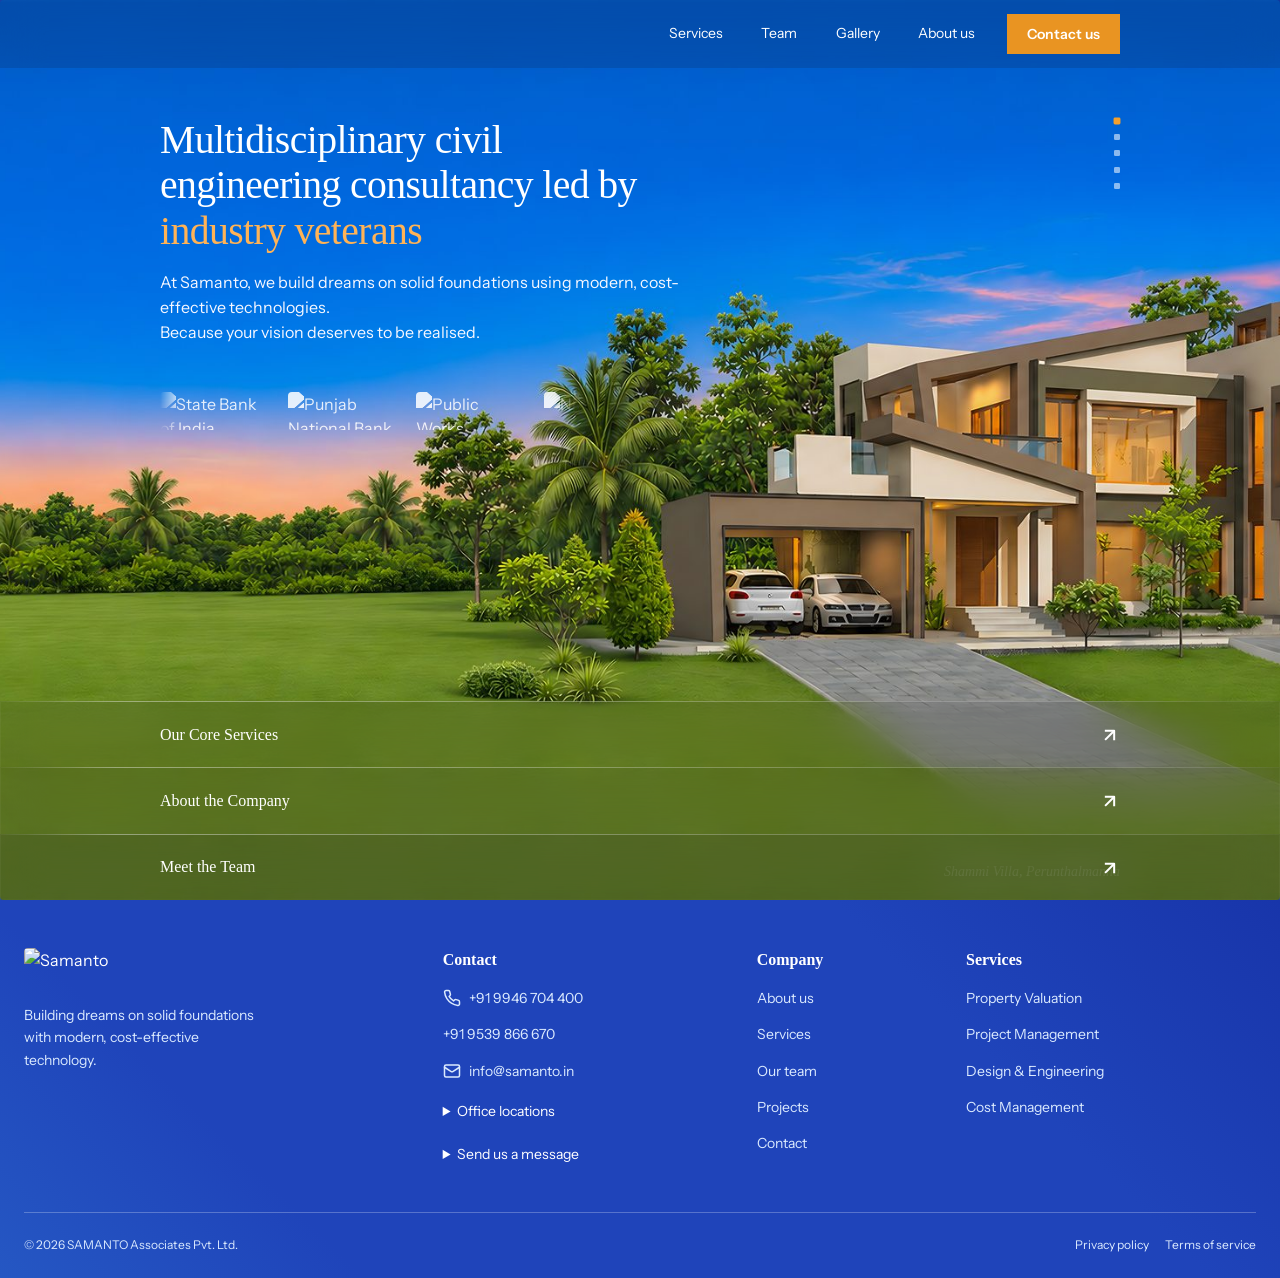
==== commit db123769: "feat: v2 base" ====
--- a/index.html
+++ b/index.html
@@ -22,17 +22,19 @@
     <meta property="og:description" content="Samanto Associates delivers property valuation, project management, engineering, and cost consultancy services from offices in Kerala, India." />
     <meta property="og:url" content="https://samanto.in/" />
     <meta property="og:locale" content="en_IN" />
-    <meta property="og:image" content="https://res.cloudinary.com/dq2erku8o/image/upload/v1792913632/Samanto/Hero_image.webp" />
-    <meta property="og:image:alt" content="Construction plans and a hard hat overlooking a building site, featured by Samanto Associates." />
+    <meta property="og:image" content="https://samanto.in/assets/hero/Hero_Project1.jpg" />
+    <meta property="og:image:alt" content="Shammi Villa, a featured Samanto Associates project." />
     <meta name="twitter:card" content="summary_large_image" />
     <meta name="twitter:title" content="Samanto Associates | Engineering, Valuation &amp; Project Management" />
     <meta name="twitter:description" content="Samanto Associates delivers property valuation, project management, engineering, and cost consultancy services from offices in Kerala, India." />
-    <meta name="twitter:image" content="https://res.cloudinary.com/dq2erku8o/image/upload/v1792913632/Samanto/Hero_image.webp" />
-    <meta name="twitter:image:alt" content="Construction plans and a hard hat overlooking a building site, featured by Samanto Associates." />
+    <meta name="twitter:image" content="https://samanto.in/assets/hero/Hero_Project1.jpg" />
+    <meta name="twitter:image:alt" content="Shammi Villa, a featured Samanto Associates project." />
     <script type="application/ld+json">{"@context":"https://schema.org","@type":"Organization","name":"Samanto","legalName":"Samanto Associates Private Limited","url":"https://samanto.in/","description":"Samanto is a multidisciplinary consultancy providing engineering, project management, cost consultancy, and property valuation services.","foundingDate":"2019","email":"info@samanto.in","telephone":["+919946704400","+919539866670"],"address":[{"@type":"PostalAddress","streetAddress":"X/36, Pylappan Memorial Building, NH 544, Opp. Apollo Tyres, Perambra, Chalakudy","addressLocality":"Chalakudy","addressRegion":"Kerala","postalCode":"680689","addressCountry":"IN"},{"@type":"PostalAddress","streetAddress":"Poikayil Sam Nivas, Pulamon Post, Punalur Road","addressLocality":"Kottarakkara","addressRegion":"Kerala","postalCode":"691531","addressCountry":"IN"}],"knowsAbout":["Property valuation","Project management","Design and engineering consultancy","Cost management"]}</script>
     <link rel="preconnect" href="https://fonts.googleapis.com" />
     <link rel="preconnect" href="https://fonts.gstatic.com" crossorigin />
-    <link href="https://fonts.googleapis.com/css2?family=Plus+Jakarta+Sans:wght@400;500;600;700;800&display=swap" rel="stylesheet" />
+    <link rel="preconnect" href="https://api.fontshare.com" />
+    <link href="https://api.fontshare.com/v2/css?f[]=recia@400,500&display=swap" rel="stylesheet" />
+    <link href="https://fonts.googleapis.com/css2?family=Instrument+Sans:wght@400;500;600;700&display=swap" rel="stylesheet" />
     <link rel="stylesheet" href="css/tokens.css" />
     <link rel="stylesheet" href="css/styles.css" />
   </head>
@@ -40,26 +42,14 @@
   <body>
     <header class="site-header">
       <div class="header-inner wrap">
-        <a class="brand" href="#home" aria-label="Samanto home"><img class="brand-mark" src="https://res.cloudinary.com/dq2erku8o/image/upload/v1792921349/Samanto/brand-mark.webp" alt="" /></a>
+        <a class="brand" href="#home" data-open-panel="home" aria-label="Samanto home"><img class="brand-mark" src="https://res.cloudinary.com/dq2erku8o/image/upload/v1792921349/Samanto/brand-mark.webp" alt="" /></a>
         <button class="menu-toggle" type="button" aria-expanded="false" aria-controls="primary-nav" aria-label="Open menu"><span></span><span></span><span></span></button>
         <nav id="primary-nav" class="primary-nav" aria-label="Main navigation">
-          <a href="#home">Home</a><a href="#about">About</a>
-          <div class="services-menu-wrap">
-            <button class="services-menu-toggle" type="button" aria-expanded="false" aria-controls="services-mega-menu">
-              Services <svg class="icon services-menu-chevron" aria-hidden="true"><use href="./assets/icons.svg#i-chevron-down"/></svg>
-            </button>
-            <div id="services-mega-menu" class="services-mega-menu" hidden>
-              <div class="services-menu-heading"><strong>Explore our areas of expertise</strong></div>
-              <div class="services-menu-grid">
-            <a class="services-menu-link" href="./services/property-valuation.html"><span class="services-menu-icon"><svg class="icon" aria-hidden="true"><use href="./assets/icons.svg#i-building-2"/></svg></span><span><strong>Property Valuation</strong><small>Independent valuations for informed decisions.</small></span></a>
-            <a class="services-menu-link" href="./services/project-management.html"><span class="services-menu-icon"><svg class="icon" aria-hidden="true"><use href="./assets/icons.svg#i-clipboard-list"/></svg></span><span><strong>Project Management</strong><small>Coordinate delivery, time, quality and cost.</small></span></a>
-            <a class="services-menu-link" href="./services/design-engineering.html"><span class="services-menu-icon"><svg class="icon" aria-hidden="true"><use href="./assets/icons.svg#i-ruler"/></svg></span><span><strong>Design &amp; Engineering</strong><small>Practical, integrated engineering solutions.</small></span></a>
-            <a class="services-menu-link" href="./services/cost-management.html"><span class="services-menu-icon"><svg class="icon" aria-hidden="true"><use href="./assets/icons.svg#i-calculator"/></svg></span><span><strong>Cost Management</strong><small>Clear financial oversight across each project.</small></span></a>
-              </div>
-            </div>
-          </div>
-          <a href="#team">Team</a><a href="#projects">Gallery</a>
-          <a class="button mobile-menu-contact" href="#contact">Contact us</a>
+          <a class="experience-nav-link" href="#services" data-open-panel="services">Services</a>
+          <a class="experience-nav-link" href="#team" data-open-panel="team">Team</a>
+          <a class="experience-nav-link" href="#home" data-open-panel="home" data-next-slide>Gallery</a>
+          <a class="experience-nav-link" href="#about" data-open-panel="about">About us</a>
+          <a class="button mobile-menu-contact" href="tel:+919946704400">Contact us</a>
           <div class="mobile-menu-phone" aria-label="Call Samanto">
             <div class="mobile-menu-phone-heading">
               <span class="mobile-menu-phone-icon"><svg class="icon" aria-hidden="true"><use href="././assets/icons.svg#i-phone"/></svg></span>
@@ -69,303 +59,146 @@
             <a href="tel:+919539866670"><span>+91 9539 866 670</span><small>Call</small></a>
           </div>
         </nav>
-        <a class="button button--header" href="#contact">Contact us</a>
+        <a class="button button--header" href="tel:+919946704400">Contact us</a>
       </div>
     </header>
 
-    <main>
-      <section id="home" class="hero-section">
-        <div class="hero-inner wrap">
-          <img class="hero-media image-wipe" src="https://res.cloudinary.com/dq2erku8o/image/upload/v1792913632/Samanto/Hero_image.webp" alt="Construction plans and a hard hat overlook a building site in Samanto Associates' hero image." loading="eager" fetchpriority="high" />
-          <div class="hero-copy">
-            <div class="eyebrow eyebrow--light"><span class="eyebrow__dot"></span> Over 100 projects served</div>
-            <h1>Building dreams on solid foundations with modern cost effective technology.</h1>
-            <p>Because your vision deserves to be realized.</p>
-            <div class="button-row">
-              <a class="button button--gold" href="#contact">Contact us <svg class="icon" aria-hidden="true"><use href="./assets/icons.svg#i-send"/></svg></a>
-              <a class="button button--ghost" href="#services">Explore our services <svg class="icon" aria-hidden="true"><use href="./assets/icons.svg#i-arrow-right"/></svg></a>
-            </div>
-          </div>
-          <div class="clients">
-            <p>Our valued clients:</p>
-            <div class="client-list" aria-label="Our client organizations">
-              <div class="client-track">
-                <div class="client-logo-item" data-client="SBI"><img src="https://res.cloudinary.com/dq2erku8o/image/upload/v1792913657/Samanto/client-SBI.webp" alt="" loading="lazy" /><span class="client-logo-label" hidden>SBI</span></div>
-                <div class="client-logo-item" data-client="Canara Bank"><img src="https://res.cloudinary.com/dq2erku8o/image/upload/v1792913657/Samanto/client-CanaraBank.webp" alt="" loading="lazy" /><span class="client-logo-label" hidden>Canara Bank</span></div>
-                <div class="client-logo-item" data-client="Kerala Bank"><img src="https://res.cloudinary.com/dq2erku8o/image/upload/v1792913657/Samanto/client-KeralaBank.webp" alt="" loading="lazy" /><span class="client-logo-label" hidden>Kerala Bank</span></div>
-                <div class="client-logo-item" data-client="Public Works Department"><img src="https://res.cloudinary.com/dq2erku8o/image/upload/v1792913657/Samanto/client-PublicWorks.webp" alt="" loading="lazy" /><span class="client-logo-label" hidden>Public Works Department</span></div>
-                <div class="client-logo-item" data-client="KIFB"><img src="https://res.cloudinary.com/dq2erku8o/image/upload/v1792913657/Samanto/client-KIFB.webp" alt="" loading="lazy" /><span class="client-logo-label" hidden>KIFB</span></div>
-                <div class="client-logo-item" data-client="Anta"><img src="https://res.cloudinary.com/dq2erku8o/image/upload/v1792913657/Samanto/client-Anta.webp" alt="" loading="lazy" /><span class="client-logo-label" hidden>Anta</span></div>
-                <div class="client-logo-item" data-client="Jessy Memorial Hospital"><img src="https://res.cloudinary.com/dq2erku8o/image/upload/v1792913666/Samanto/client-Jessy_Memorial_Hospital.webp" alt="" loading="lazy" /><span class="client-logo-label" hidden>Jessy Memorial Hospital</span></div>
-                <div class="client-logo-item" data-client="Punjab Bank"><img src="https://res.cloudinary.com/dq2erku8o/image/upload/v1792913657/Samanto/client-PunjabBank.webp" alt="" loading="lazy" /><span class="client-logo-label" hidden>Punjab Bank</span></div>
-                <div class="client-logo-item" data-client="IIIC"><img src="https://res.cloudinary.com/dq2erku8o/image/upload/v1792913657/Samanto/client-IIIC.webp" alt="" loading="lazy" /><span class="client-logo-label" hidden>IIIC</span></div>
-                <div class="client-logo-item" data-client="NRC"><img src="https://res.cloudinary.com/dq2erku8o/image/upload/v1792913657/Samanto/client-NRC.webp" alt="" loading="lazy" /><span class="client-logo-label" hidden>NRC</span></div>
-                <div class="client-logo-item" data-client="LICHFL"><img src="https://res.cloudinary.com/dq2erku8o/image/upload/v1792913657/Samanto/client-LICHFL.webp" alt="" loading="lazy" /><span class="client-logo-label" hidden>LICHFL</span></div>
+    <main id="experience-app" class="experience-app" data-active="home">
+      <div class="experience-stage" aria-label="Samanto Associates overview">
+        <section id="home" class="experience-panel hero-panel" data-panel="home">
+          <button class="experience-panel-toggle hero-collapsed-toggle" type="button" data-open-panel="home" aria-expanded="false" aria-controls="hero-content"><span>Home</span><img class="panel-open-icon" src="./assets/icons/open.svg" alt="" /></button>
+          <div id="hero-content" class="hero-content" aria-hidden="false">
+            <div class="hero-slides" aria-label="Featured projects">
+              <figure class="hero-slide is-active" data-slide="0"><img src="./assets/hero/Hero_Project1.jpg" alt="Shammi Villa in Perunthalmanna." fetchpriority="high" /><figcaption>Shammi Villa, Perunthalmanna</figcaption></figure>
+              <figure class="hero-slide" data-slide="2"><img src="./assets/hero/Hero_Project3.jpg" alt="Kadukutty Eco Tourism Project." /><figcaption>Kadukutty Eco Tourism Project</figcaption></figure>
+              <figure class="hero-slide" data-slide="1"><img src="./assets/hero/Hero_Project2.jpg" alt="Jessy Memorial Hospital." /><figcaption>Jessy Memorial Hospital</figcaption></figure>
+              <figure class="hero-slide" data-slide="3"><img src="./assets/hero/Hero_Project4.jpg" alt="Vallooran Arcade commercial building." /><figcaption>Commercial Building, Chalakudy</figcaption></figure>
+              <figure class="hero-slide" data-slide="4"><img src="./assets/hero/Hero_Project5.jpg" alt="Nalukettu Recreational Club." /><figcaption>Nalukettu Recreational Club</figcaption></figure>
+            </div>
+            <div class="hero-shade" aria-hidden="true"></div>
+            <div class="hero-topline wrap">
+              <div class="hero-message">
+                <h1>Multidisciplinary civil<br class="desktop-break" /> engineering consultancy led by <span>industry veterans</span></h1>
+                <p>At Samanto, we build dreams on solid foundations using modern, cost-effective technologies.<br class="desktop-break" /> Because your vision deserves to be realised.</p>
+                <div class="hero-clients" role="region" aria-label="Our clients">
+                  <div class="hero-client-track">
+                    <div class="hero-client-set">
+                      <img src="https://res.cloudinary.com/dq2erku8o/image/upload/v1792913657/Samanto/client-SBI.webp" alt="State Bank of India" />
+                      <img src="https://res.cloudinary.com/dq2erku8o/image/upload/v1792913657/Samanto/client-PunjabBank.webp" alt="Punjab National Bank" />
+                      <img src="https://res.cloudinary.com/dq2erku8o/image/upload/v1792913657/Samanto/client-PublicWorks.webp" alt="Public Works Department" />
+                      <img src="https://res.cloudinary.com/dq2erku8o/image/upload/v1792913657/Samanto/client-NRC.webp" alt="NRC" />
+                      <img src="https://res.cloudinary.com/dq2erku8o/image/upload/v1792913657/Samanto/client-LICHFL.webp" alt="LIC Housing Finance Limited" />
+                      <img src="https://res.cloudinary.com/dq2erku8o/image/upload/v1792913657/Samanto/client-KIFB.webp" alt="Kerala Infrastructure Investment Fund Board" />
+                      <img src="https://res.cloudinary.com/dq2erku8o/image/upload/v1792913657/Samanto/client-KeralaBank.webp" alt="Kerala Bank" />
+                      <img src="https://res.cloudinary.com/dq2erku8o/image/upload/v1792913657/Samanto/client-Jessy_Memorial_Hospital.webp" alt="Jessy Memorial Hospital" />
+                      <img src="https://res.cloudinary.com/dq2erku8o/image/upload/v1792913657/Samanto/client-IIIC.webp" alt="IIIC" />
+                      <img src="https://res.cloudinary.com/dq2erku8o/image/upload/v1792913657/Samanto/client-CanaraBank.webp" alt="Canara Bank" />
+                      <img src="https://res.cloudinary.com/dq2erku8o/image/upload/v1792913657/Samanto/client-Anta.webp" alt="ANTA" />
+                    </div>
+                    <div class="hero-client-set" aria-hidden="true">
+                      <img src="https://res.cloudinary.com/dq2erku8o/image/upload/v1792913657/Samanto/client-SBI.webp" alt="" />
+                      <img src="https://res.cloudinary.com/dq2erku8o/image/upload/v1792913657/Samanto/client-PunjabBank.webp" alt="" />
+                      <img src="https://res.cloudinary.com/dq2erku8o/image/upload/v1792913657/Samanto/client-PublicWorks.webp" alt="" />
+                      <img src="https://res.cloudinary.com/dq2erku8o/image/upload/v1792913657/Samanto/client-NRC.webp" alt="" />
+                      <img src="https://res.cloudinary.com/dq2erku8o/image/upload/v1792913657/Samanto/client-LICHFL.webp" alt="" />
+                      <img src="https://res.cloudinary.com/dq2erku8o/image/upload/v1792913657/Samanto/client-KIFB.webp" alt="" />
+                      <img src="https://res.cloudinary.com/dq2erku8o/image/upload/v1792913657/Samanto/client-KeralaBank.webp" alt="" />
+                      <img src="https://res.cloudinary.com/dq2erku8o/image/upload/v1792913657/Samanto/client-Jessy_Memorial_Hospital.webp" alt="" />
+                      <img src="https://res.cloudinary.com/dq2erku8o/image/upload/v1792913657/Samanto/client-IIIC.webp" alt="" />
+                      <img src="https://res.cloudinary.com/dq2erku8o/image/upload/v1792913657/Samanto/client-CanaraBank.webp" alt="" />
+                      <img src="https://res.cloudinary.com/dq2erku8o/image/upload/v1792913657/Samanto/client-Anta.webp" alt="" />
+                    </div>
+                  </div>
+                </div>
               </div>
-            </div>
-          </div>
-        </div>
-      </section>
-
-      <section id="about" class="section about-section wrap">
-        <div class="about-heading">
-          <div class="eyebrow"><svg class="icon" aria-hidden="true"><use href="./assets/icons.svg#i-info"/></svg>About us</div>
-          <h2 class="section-title">Rooted in<br />innovation.<br /><span class="accent">Driven by value.</span></h2>
-          <img class="about-photo image-wipe" src="https://res.cloudinary.com/dq2erku8o/image/upload/v1792913656/Samanto/About_us.webp" alt="Samanto Associates team members collaborating over project plans." loading="eager" />
-        </div>
-        <div class="about-content">
-          <p class="lead">Established in 2019, SAMANTO ASSOCIATES PVT. LTD. is a multidisciplinary consultancy delivering innovative, cost-effective solutions across civil engineering, project management, cost consultancy and property valuation. Navigating project development and execution involves complex risks and significant financial stakes.</p>
-          <p class="lead">Our innovative and cost-effective technical solutions ensure projects are executed with quality, time, and budget. We ensure a client-centric and collaborative approach with clients, partners and specialists for seamless project delivery.</p>
-          <p class="lead">As a Registered IBBI Valuer Organisation, we provide comprehensive valuation services for banks, financial institutions, corporate and public assets, wealth tax assessments, and detailed Bill of Quantity valuation for statutory authorities.</p>
-          <div class="stats-grid">
-            <article class="stat-card card">
-              <div class="icon-badge"><svg class="icon" aria-hidden="true"><use href="./assets/icons.svg#i-contact-round"/></svg></div>
-              <strong>IBBI</strong><span>Registered Organisation</span>
-            </article>
-            <article class="stat-card card">
-              <div class="icon-badge"><svg class="icon" aria-hidden="true"><use href="./assets/icons.svg#i-briefcase-business"/></svg></div>
-              <strong>150+</strong><span>Combined years of experience</span>
-            </article>
-            <article class="stat-card card">
-              <div class="icon-badge"><svg class="icon" aria-hidden="true"><use href="./assets/icons.svg#i-rocket"/></svg></div>
-              <strong>100+</strong><span>Projects completed</span>
-            </article>
-            <article class="stat-card card">
-              <div class="icon-badge"><svg class="icon" aria-hidden="true"><use href="./assets/icons.svg#i-house"/></svg></div>
-              <strong>1100+</strong><span>Property valuations last year</span>
-            </article>
-          </div>
-        </div>
-      </section>
-
-      <section id="services" class="section services-section wrap">
-        <div class="services-intro">
-          <div class="eyebrow"><svg class="icon" aria-hidden="true"><use href="./assets/icons.svg#i-briefcase"/></svg>Services</div>
-          <h2 class="section-title">Our core<br />expertise.</h2>
-          <nav class="service-index" aria-label="Our services">
-            <a class="service-nav-link" href="#service-valuation">Property Valuation</a>
-            <a class="service-nav-link" href="#service-project">Project Management</a>
-            <a class="service-nav-link" href="#service-design">Design &amp; Engineering Consultancy</a>
-            <a class="service-nav-link" href="#service-cost">Cost Management</a>
-          </nav>
-        </div>
-        <div class="service-list">
-        <article id="service-valuation" class="service-card card">
-          <div class="service-image-frame image-wipe"><img class="service-image" src="https://res.cloudinary.com/dq2erku8o/image/upload/v1792913647/Samanto/Services_01.webp" alt="Samanto Associates property valuation work." loading="lazy" /></div>
-          <h3>Property Valuation</h3>
-          <div class="service-managers"><img src="https://res.cloudinary.com/dq2erku8o/image/upload/v1792913657/Samanto/service-01-managers.webp" alt="Sam and Anto, Samanto Associates service managers." loading="lazy" /><span>Managed by Sam and Anto</span></div>
-          <p class="lead">Reliable valuations are essential for informed financial decisions and asset assessments. As an IBBI-registered Valuer Organisation, we deliver valuations across residential, commercial, institutional and industrial properties.</p>
-          <p class="lead extra">Our data-driven, IVS-compliant reports combine local market intelligence, property analysis and regulatory expertise, ensuring accuracy, defensibility, professional ethics and confidentiality.</p>
-          <div class="card-actions">
-            <a class="button button--soft" href="./services/property-valuation.html">Learn more <svg class="icon" aria-hidden="true"><use href="./assets/icons.svg#i-arrow-right"/></svg></a>
-            <a class="button button--outline" href="#contact">Book a call</a>
-          </div>
-        </article>
-        <article id="service-project" class="service-card card">
-          <div class="service-image-frame image-wipe"><img class="service-image" src="https://res.cloudinary.com/dq2erku8o/image/upload/v1792913649/Samanto/Services_02.webp" alt="Samanto Associates project management at a construction site." loading="lazy" /></div>
-          <h3>Project Management</h3>
-          <div class="service-managers"><img src="https://res.cloudinary.com/dq2erku8o/image/upload/v1792913657/Samanto/service-02-managers.webp" alt="Sam and Sharath, Samanto Associates project managers." loading="lazy" /><span>Managed by Sam and Sharath</span></div>
-          <p class="lead">Our project management services bring architects, engineers and contractors together under focused leadership. Through strategic planning, proactive coordination and rigorous cost control, we drive efficient project execution within defined timelines and budgets.</p>
-          <p class="lead extra">Leveraging industry best practices and modern management tools, we align project delivery with client objectives while maintaining quality.</p>
-          <div class="card-actions">
-            <a class="button button--soft" href="./services/project-management.html">Learn more <svg class="icon" aria-hidden="true"><use href="./assets/icons.svg#i-arrow-right"/></svg></a>
-            <a class="button button--outline" href="#contact">Book a call</a>
-          </div>
-        </article>
-        <article id="service-design" class="service-card card">
-          <div class="service-image-frame image-wipe"><img class="service-image" src="https://res.cloudinary.com/dq2erku8o/image/upload/v1792913652/Samanto/Services_03.webp" alt="Samanto Associates design and engineering project." loading="lazy" /></div>
-          <h3>Design &amp; Engineering Consultancy</h3>
-          <div class="service-managers"><img src="https://res.cloudinary.com/dq2erku8o/image/upload/v1792913657/Samanto/service-03-managers.webp" alt="Resma and Greety, Samanto Associates engineering managers." loading="lazy" /><span>Managed by Resma and Greety</span></div>
-          <p class="lead">Our studio transforms ideas into practical, sustainable and high-performing projects through innovative design and cost-effective engineering solutions. Our team of qualified architects, engineers and technical specialists combines expertise with modern technologies to meet diverse client requirements.</p>
-          <p class="lead extra">Every solution prioritizes functionality, quality, safety and compliance with applicable standards and industry best practices.</p>
-          <div class="card-actions">
-            <a class="button button--soft" href="./services/design-engineering.html">Learn more <svg class="icon" aria-hidden="true"><use href="./assets/icons.svg#i-arrow-right"/></svg></a>
-            <a class="button button--outline" href="#contact">Book a call</a>
-          </div>
-        </article>
-        <article id="service-cost" class="service-card card">
-          <div class="service-image-frame image-wipe"><img class="service-image" src="https://res.cloudinary.com/dq2erku8o/image/upload/v1792913652/Samanto/Services_04.webp" alt="Samanto Associates cost management and project planning." loading="lazy" /></div>
-          <h3>Cost Management</h3>
-          <div class="service-managers"><img src="https://res.cloudinary.com/dq2erku8o/image/upload/v1792913657/Samanto/service-04-managers.webp" alt="Anto and Adhithyan, Samanto Associates cost managers." loading="lazy" /><span>Managed by Anto and Adhithyan</span></div>
-          <p class="lead">Effective cost management is essential for financially sustainable project delivery. Our cost consultancy services provide financial oversight throughout the project lifecycle, from feasibility and concept design to execution.</p>
-          <p class="lead extra">We offer budgeting, quantity surveying, detailed estimation, value engineering, whole-life costing, tendering, contract administration and on-site cost monitoring to optimize expenditure and project value.</p>
-          <div class="card-actions">
-            <a class="button button--soft" href="./services/cost-management.html">Learn more <svg class="icon" aria-hidden="true"><use href="./assets/icons.svg#i-arrow-right"/></svg></a>
-            <a class="button button--outline" href="#contact">Book a call</a>
-          </div>
-        </article>
-        </div>
-      </section>
-
-      <section id="projects" class="section projects-section wrap">
-        <div class="section-title-row">
-          <div>
-            <div class="eyebrow"><svg class="icon icon--thin" aria-hidden="true"><use href="./assets/icons.svg#i-landmark"/></svg>Gallery</div>
-            <h2 class="section-title">Our major projects.</h2>
-          </div>
-          <a class="button button--outline" href="#contact">View all <svg class="icon" aria-hidden="true"><use href="./assets/icons.svg#i-arrow-right"/></svg></a>
-        </div>
-        <div class="project-grid">
-          <article class="project-card">
-            <div class="project-image"><img src="https://res.cloudinary.com/dq2erku8o/image/upload/v1792913635/Samanto/Project1.webp" alt="Nalukettu Recreational Club, a Samanto Associates project." loading="lazy" /></div>
-            <h3 class="project-title">Nalukettu Recreational Club<svg class="icon project-arrow" aria-hidden="true"><use href="./assets/icons.svg#i-arrow-up-right"/></svg></h3>
-          </article>
-          <article class="project-card">
-            <div class="project-image"><img src="https://res.cloudinary.com/dq2erku8o/image/upload/v1792913636/Samanto/Project2.webp" alt="Jessy Memorial Hospital, a Samanto Associates project." loading="lazy" /></div>
-            <h3 class="project-title">Jessy Memmorial Hospital<svg class="icon project-arrow" aria-hidden="true"><use href="./assets/icons.svg#i-arrow-up-right"/></svg></h3>
-          </article>
-          <article class="project-card">
-            <div class="project-image"><img src="https://res.cloudinary.com/dq2erku8o/image/upload/v1792913637/Samanto/Project3.webp" alt="Kadukutty Eco Tourism Project by Samanto Associates." loading="lazy" /></div>
-            <h3 class="project-title">Kadukutty Eco Tourisum Project<svg class="icon project-arrow" aria-hidden="true"><use href="./assets/icons.svg#i-arrow-up-right"/></svg></h3>
-          </article>
-          <article class="project-card">
-            <div class="project-image"><img src="https://res.cloudinary.com/dq2erku8o/image/upload/v1792913638/Samanto/Project4.webp" alt="Shammi Villa in Perunthalmanna, a Samanto Associates project." loading="lazy" /></div>
-            <h3 class="project-title">Shammi Villa, Perunthalmanna<svg class="icon project-arrow" aria-hidden="true"><use href="./assets/icons.svg#i-arrow-up-right"/></svg></h3>
-          </article>
-          <article class="project-card">
-            <div class="project-image"><img src="https://res.cloudinary.com/dq2erku8o/image/upload/v1792913639/Samanto/Project5.webp" alt="Commercial building in Chalakudy, a Samanto Associates project." loading="lazy" /></div>
-            <h3 class="project-title">Commercial Building, Chalakudy<svg class="icon project-arrow" aria-hidden="true"><use href="./assets/icons.svg#i-arrow-up-right"/></svg></h3>
-          </article>
-          <article class="project-card">
-            <div class="project-image"><img src="https://res.cloudinary.com/dq2erku8o/image/upload/v1792913641/Samanto/Project6.webp" alt="Kerala Bank building in Thripunithura, a Samanto Associates project." loading="lazy" /></div>
-            <h3 class="project-title">Kerala Bank, Thripunithura<svg class="icon project-arrow" aria-hidden="true"><use href="./assets/icons.svg#i-arrow-up-right"/></svg></h3>
-          </article>
-        </div>
-      </section>
-
-      <section id="team" class="section team-section wrap">
-        <div class="team-intro">
-          <div class="eyebrow"><svg class="icon icon--thin" aria-hidden="true"><use href="./assets/icons.svg#i-landmark"/></svg>Team</div>
-          <h2 class="section-title">A team built on<br />expertise.</h2>
-          <p class="lead">Our team brings together diverse experience from various disciplines of engineering, united by a commitment to quality and value</p>
-          <a class="button button--outline" href="#contact">View full team <svg class="icon" aria-hidden="true"><use href="./assets/icons.svg#i-arrow-right"/></svg></a>
-        </div>
-        <div class="team-grid">
-          <article class="person-card card">
-            <div class="person-photo image-wipe"><img src="https://res.cloudinary.com/dq2erku8o/image/upload/v1792913657/Samanto/TeamMember1.webp" alt="Sam Varghese, Managing Director at Samanto Associates." loading="lazy" /></div>
-            <h3 class="card-title">Sam Varghese</h3>
-            <p class="role">Managing Director</p>
-            <p>With over 38 years of experience, leads the firm in valuation and cost management.</p>
-            <div class="qualifications"><span class="chip">B. E (Civil)</span><span class="chip">F.I.V</span></div>
-          </article>
-          <article class="person-card card">
-            <div class="person-photo image-wipe"><img src="https://res.cloudinary.com/dq2erku8o/image/upload/v1792913657/Samanto/TeamMember2.webp" alt="Anto Paul, Business Development Director at Samanto Associates." loading="lazy" /></div>
-            <h3 class="card-title">Anto Paul</h3>
-            <p class="role">Business Development Director</p>
-            <p>Guiding client partnerships and business development across the firm's services.</p>
-            <div class="qualifications"><span class="chip">B. E (Civil)</span><span class="chip">M Sc (Val)</span><span class="chip">DCM</span></div>
-          </article>
-          <article class="person-card card">
-            <div class="person-photo image-wipe"><img src="https://res.cloudinary.com/dq2erku8o/image/upload/v1792913657/Samanto/TeamMember4.webp" alt="Mathew Joseph, MEP Lead Associate Director at Samanto Associates." loading="lazy" /></div>
-            <h3 class="card-title">Mathew Joseph</h3>
-            <p class="role">MEP Lead Associate Director</p>
-            <p>Bringing multidisciplinary engineering experience to coordinated project delivery.</p>
-            <div class="qualifications"><span class="chip">B. E (Civil)</span><span class="chip">F.I.V</span></div>
-          </article>
-          <article class="person-card card">
-            <div class="person-photo image-wipe"><img src="https://res.cloudinary.com/dq2erku8o/image/upload/v1792913657/Samanto/TeamMember3.webp" alt="Greety Thomas, Architect Lead at Samanto Associates." loading="lazy" /></div>
-            <h3 class="card-title">Greety Thomas</h3>
-            <p class="role">Architect Lead</p>
-            <p>Combining design thinking and project understanding to shape thoughtful spaces.</p>
-            <div class="qualifications"><span class="chip">B. E (Civil)</span><span class="chip">M Sc (Val)</span><span class="chip">DCM</span></div>
-          </article>
-        </div>
-      </section>
-
-      <section class="section values-section wrap">
-        <div class="values-intro">
-          <div class="eyebrow"><svg class="icon icon--thin" aria-hidden="true"><use href="./assets/icons.svg#i-workflow"/></svg>Features</div>
-          <h2 class="section-title">Why choose<br />Samanto?</h2>
-          <p class="lead">With multidisciplinary expertise, cost-conscious thinking and a commitment to integrity, we deliver practical solutions that protect your interests and create lasting value.</p>
-          <a class="button button--outline" href="#contact">Work with us <svg class="icon" aria-hidden="true"><use href="./assets/icons.svg#i-arrow-right"/></svg></a>
-        </div>
-        <div class="values-grid">
-          <article class="value-card card">
-            <div class="icon-badge"><svg class="icon icon--thin" aria-hidden="true"><use href="./assets/icons.svg#i-panels-top-left"/></svg></div>
-            <h3 class="card-title">Multi&shy;disciplinary <br />expertise</h3>
-            <p>Engineering, valuation, design and project management under one roof.</p>
-          </article>
-          <article class="value-card card">
-            <div class="icon-badge"><svg class="icon icon--thin" aria-hidden="true"><use href="./assets/icons.svg#i-wallet-cards"/></svg></div>
-            <h3 class="card-title">Cost effective <br />solutions</h3>
-            <p>Practical solutions balancing project quality, budgets and long-term value.</p>
-          </article>
-          <article class="value-card card">
-            <div class="icon-badge"><svg class="icon icon--thin" aria-hidden="true"><use href="./assets/icons.svg#i-shield-check"/></svg></div>
-            <h3 class="card-title">Professional <br />integrity</h3>
-            <p>Ethical practice, transparency and confidentiality in every engagement.</p>
-          </article>
-          <article class="value-card card">
-            <div class="icon-badge"><svg class="icon icon--thin" aria-hidden="true"><use href="./assets/icons.svg#i-lightbulb"/></svg></div>
-            <h3 class="card-title">Innovative <br />thinking</h3>
-            <p>Modern technologies and fresh approaches to complex project challenges.</p>
-          </article>
-          <article class="value-card card">
-            <div class="icon-badge"><svg class="icon icon--thin" aria-hidden="true"><use href="./assets/icons.svg#i-target"/></svg></div>
-            <h3 class="card-title">Client focused <br />delivery</h3>
-            <p>Collaborative planning tailored to client requirements and objectives.</p>
-          </article>
-          <article class="value-card card">
-            <div class="icon-badge"><svg class="icon icon--thin" aria-hidden="true"><use href="./assets/icons.svg#i-badge-check"/></svg></div>
-            <h3 class="card-title">Standards driven <br />quality</h3>
-            <p>Solutions guided by applicable regulations and industry best practices.</p>
-          </article>
-        </div>
-      </section>
-
-      <section id="contact" class="section contact-section wrap">
-        <div class="contact-form-wrap card">
-          <div class="eyebrow"><svg class="icon icon--thin" aria-hidden="true"><use href="./assets/icons.svg#i-landmark"/></svg>Contact us</div>
-          <h2>Get in touch</h2>
-          <p class="lead">Let’s discuss your next project. Send us a message and we will get back to you as soon as possible.</p>
-          <form id="contact-form" class="contact-form">
-            <label class="field field--wide">Name<input name="name" autocomplete="name" minlength="2" maxlength="100" required placeholder="John Mathew" /></label>
-            <label class="field">Phone<input name="phone" type="tel" autocomplete="tel" maxlength="30" placeholder="9946704400" /></label>
-            <label class="field">Email<input name="email" type="email" autocomplete="email" maxlength="254" required placeholder="johnmathew@gmail.com" /></label>
-            <label class="field field--wide">Subject<input name="subject" maxlength="120" required placeholder="How can we help you?" /></label>
-            <label class="field field--wide field--label-tone">Message<textarea name="message" rows="4" maxlength="5000" required placeholder="Your message here..."></textarea></label>
-            <input name="website" type="text" tabindex="-1" autocomplete="off" hidden />
-            <button class="button button--primary" type="submit">Send message <svg class="icon" aria-hidden="true"><use href="./assets/icons.svg#i-arrow-right"/></svg></button>
-            <p class="form-message" aria-live="polite"></p>
-          </form>
-        </div>
-        <aside class="contact-details card">
-          <div class="contact-block">
-            <div class="icon-badge"><svg class="icon icon--thin" aria-hidden="true"><use href="./assets/icons.svg#i-map-pinned"/></svg></div>
-            <h3>Our Offices</h3>
-            <p>X/36, Pylappan Memorial Building, NH 544 Opp. Apollo Tyres, Perambra, Chalakudy, Thrissur, Kerala - 680689</p>
-            <a class="text-link" href="https://maps.app.goo.gl/M7X9tsSWeWZfEtVAA" target="_blank" rel="noreferrer">Open in maps</a>
-            <p>Poikayil Sam Nivas, Pulamon Post, Punalur Road, Kottarakara, Kollam, Kerala - 691531</p>
-            <a class="text-link" href="https://maps.app.goo.gl/ucUrEkNksyo1GbsC8" target="_blank" rel="noreferrer">Open in maps</a>
-          </div>
-          <div class="contact-block contact-block--links">
-            <div class="icon-badge"><svg class="icon icon--thin" aria-hidden="true"><use href="./assets/icons.svg#i-phone"/></svg></div>
-            <h3>Phone</h3>
-            <a href="tel:+919946704400">+91 9946 704 400</a>
-            <a href="tel:+919539866670">+91 9539 866 670</a>
-          </div>
-          <div class="contact-block contact-block--links">
-            <div class="icon-badge"><svg class="icon icon--thin" aria-hidden="true"><use href="./assets/icons.svg#i-mail"/></svg></div>
-            <h3>Email</h3>
-            <a class="contact-email" href="mailto:info@samanto.in">info@samanto.in</a>
-          </div>
-        </aside>
-      </section>
+              <div class="hero-slide-controls" role="group" aria-label="Choose featured project">
+                <button type="button" data-slide-to="0" aria-label="Show Shammi Villa" aria-current="true"></button>
+                <button type="button" data-slide-to="1" aria-label="Show Nalukettu Recreational Club"></button>
+                <button type="button" data-slide-to="2" aria-label="Show Vallooran Arcade"></button>
+                <button type="button" data-slide-to="3" aria-label="Show Kadukutty Eco Tourism Project"></button>
+                <button type="button" data-slide-to="4" aria-label="Show Jessy Memorial Hospital"></button>
+              </div>
+            </div>
+          </div>
+        </section>
+
+        <section id="services" class="experience-panel content-panel services-panel" data-panel="services">
+          <button class="experience-panel-toggle" type="button" data-open-panel="services" aria-expanded="false" aria-controls="services-content"><span>Our Core Services</span><img class="panel-open-icon" src="./assets/icons/open.svg" alt="" /></button>
+          <div id="services-content" class="experience-panel-content" aria-hidden="true">
+            <div class="services-panel-heading"><h2>Our Core<br /><span>Services</span></h2></div>
+            <div class="service-rows">
+              <article class="experience-service"><img class="service-symbol" src="./assets/icons/property-valuation.svg" alt="" aria-hidden="true" /><h3>Property Valuation</h3><p>Providing independent, IBBI registered property valuations to support informed financial and investment decisions.</p><a href="./services/property-valuation.html">Learn more</a></article>
+              <article class="experience-service"><img class="service-symbol" src="./assets/icons/project-management.svg" alt="" aria-hidden="true" /><h3>Project Management</h3><p>The full spectrum of project management services culminating in successful project delivery.</p><a href="./services/project-management.html">Learn more</a></article>
+              <article class="experience-service"><img class="service-symbol" src="./assets/icons/design-engineering.svg" alt="" aria-hidden="true" /><h3>Design &amp; Engineering Consultancy</h3><p>Turning ideas into practical, sustainable designs through expert engineering.</p><a href="./services/design-engineering.html">Learn more</a></article>
+              <article class="experience-service"><img class="service-symbol" src="./assets/icons/cost-management.svg" alt="" aria-hidden="true" /><h3>Cost Management</h3><p>Providing cost management services throughout a project's lifecycle from the initial feasibility to delivery.</p><a href="./services/cost-management.html">Learn more</a></article>
+            </div>
+          </div>
+        </section>
+
+        <section id="about" class="experience-panel content-panel about-panel" data-panel="about">
+          <button class="experience-panel-toggle" type="button" data-open-panel="about" aria-expanded="false" aria-controls="about-content"><span>About the Company</span><img class="panel-open-icon" src="./assets/icons/open.svg" alt="" /></button>
+          <div id="about-content" class="experience-panel-content" aria-hidden="true">
+            <div class="about-panel-title"><h2>Rooted in<br />innovation.<br /><span>Driven by value.</span></h2><p>About us</p></div>
+            <div class="about-panel-copy">
+              <p>Established in 2019, SAMANTO ASSOCIATES PVT. LTD. is a multidisciplinary consultancy delivering innovative, cost-effective solutions across civil engineering, project management, cost consultancy and property valuation.</p>
+              <p>Navigating project development and execution involves complex risks and significant financial stakes. Our technical solutions help projects meet quality, time and budget goals through a client-centric, collaborative approach.</p>
+              <p>As a Registered IBBI Valuer Organisation, we provide valuations for banks, financial institutions, corporate and public assets, wealth tax assessments, and detailed Bill of Quantity valuation for statutory authorities.</p>
+            </div>
+            <div class="about-stats" aria-label="Samanto at a glance">
+              <div><strong>100+</strong><span>Projects completed<br />last 5 years</span></div>
+              <div><strong>1100+</strong><span>Property valuations<br />last year</span></div>
+              <div><strong>IBBI</strong><span>Registered<br />Organisation</span></div>
+              <div><strong>150+</strong><span>Combined years of<br />experience</span></div>
+            </div>
+          </div>
+        </section>
+
+        <section id="team" class="experience-panel content-panel team-panel" data-panel="team">
+          <button class="experience-panel-toggle" type="button" data-open-panel="team" aria-expanded="false" aria-controls="team-content"><span>Meet the Team</span><img class="panel-open-icon" src="./assets/icons/open.svg" alt="" /></button>
+          <div id="team-content" class="experience-panel-content" aria-hidden="true">
+            <div class="team-panel-title"><h2>Meet the<br /><span>team</span></h2><p>Our team brings together diverse experience from across engineering, design and valuation.</p></div>
+            <div class="experience-team-grid">
+              <article class="experience-person"><img src="https://res.cloudinary.com/dq2erku8o/image/upload/v1792913657/Samanto/TeamMember1.webp" alt="Sam Varghese" loading="lazy" /><h3>Sam Varghese</h3><p>Managing Director</p><div><span>B. E (Civil)</span><span>F.I.V</span></div></article>
+              <article class="experience-person"><img src="https://res.cloudinary.com/dq2erku8o/image/upload/v1792913657/Samanto/TeamMember2.webp" alt="Anto Paul" loading="lazy" /><h3>Anto Paul</h3><p>Business Development Director</p><div><span>B. E (Civil)</span><span>M Sc (Val)</span><span>DCM</span></div></article>
+              <article class="experience-person"><img src="https://res.cloudinary.com/dq2erku8o/image/upload/v1792913657/Samanto/TeamMember4.webp" alt="Mathew Joseph" loading="lazy" /><h3>Mathew Joseph</h3><p>MEP Lead Associate Director</p><div><span>B. E (Civil)</span><span>F.I.V</span></div></article>
+              <article class="experience-person"><img src="https://res.cloudinary.com/dq2erku8o/image/upload/v1792913657/Samanto/TeamMember3.webp" alt="Greety Thomas" loading="lazy" /><h3>Greety Thomas</h3><p>Architect Lead</p><div><span>B. E (Civil)</span><span>M Sc (Val)</span><span>DCM</span></div></article>
+            </div>
+          </div>
+        </section>
+      </div>
     </main>
 
-    <footer class="site-footer">
+    <footer class="site-footer experience-footer">
       <div class="footer-main wrap">
         <div class="footer-brand">
-          <a class="brand" href="#home"><img class="brand-mark" src="https://res.cloudinary.com/dq2erku8o/image/upload/v1792921349/Samanto/brand-mark.webp" alt="Samanto" /></a>
+          <a class="brand" href="#home" data-open-panel="home"><img class="brand-mark" src="https://res.cloudinary.com/dq2erku8o/image/upload/v1792921349/Samanto/brand-mark.webp" alt="Samanto" /></a>
           <p>Building dreams on solid foundations with modern, cost-effective technology.</p>
         </div>
         <div class="footer-column footer-contact">
           <h3>Contact</h3>
-          <a href="tel:+919946704400"><svg class="icon" aria-hidden="true"><use href="./assets/icons.svg#i-phone"/></svg>+91 9946 704 400</a><a href="mailto:info@samanto.in"><svg class="icon" aria-hidden="true"><use href="./assets/icons.svg#i-mail"/></svg>info@samanto.in</a>
+          <a href="tel:+919946704400"><svg class="icon" aria-hidden="true"><use href="./assets/icons.svg#i-phone"/></svg>+91 9946 704 400</a><a href="tel:+919539866670">+91 9539 866 670</a><a href="mailto:info@samanto.in"><svg class="icon" aria-hidden="true"><use href="./assets/icons.svg#i-mail"/></svg>info@samanto.in</a>
+          <details class="footer-locations">
+            <summary>Office locations</summary>
+            <address>X/36, Pylappan Memorial Building, NH 544, Opp. Apollo Tyres, Perambra, Chalakudy, Kerala - 680689<br /><a href="https://maps.app.goo.gl/M7X9tsSWeWZfEtVAA" target="_blank" rel="noreferrer">Open in maps</a></address>
+            <address>Poikayil Sam Nivas, Pulamon Post, Punalur Road, Kottarakara, Kerala - 691531<br /><a href="https://maps.app.goo.gl/ucUrEkNksyo1GbsC8" target="_blank" rel="noreferrer">Open in maps</a></address>
+          </details>
+          <details class="footer-message-form">
+            <summary>Send us a message</summary>
+            <form id="contact-form" class="contact-form">
+              <label class="field">Name<input name="name" autocomplete="name" minlength="2" maxlength="100" required placeholder="Your name" /></label>
+              <label class="field">Phone<input name="phone" type="tel" autocomplete="tel" maxlength="30" placeholder="Your phone" /></label>
+              <label class="field">Email<input name="email" type="email" autocomplete="email" maxlength="254" required placeholder="Your email" /></label>
+              <label class="field">Subject<input name="subject" maxlength="120" required placeholder="How can we help?" /></label>
+              <label class="field">Message<textarea name="message" rows="3" maxlength="5000" required placeholder="Your message"></textarea></label>
+              <input name="website" type="text" tabindex="-1" autocomplete="off" hidden />
+              <button class="button button--primary" type="submit">Send message</button>
+              <p class="form-message" aria-live="polite"></p>
+            </form>
+          </details>
         </div>
         <div class="footer-column footer-company">
           <h3>Company</h3>
-          <a href="#about">About us</a><a href="#services">Services</a><a href="#team">Our team</a><a href="#projects">Projects</a><a href="#contact">Contact</a>
+          <a href="#about" data-open-panel="about">About us</a><a href="#services" data-open-panel="services">Services</a><a href="#team" data-open-panel="team">Our team</a><a href="#home" data-open-panel="home" data-next-slide>Projects</a><a href="mailto:info@samanto.in">Contact</a>
         </div>
         <div class="footer-column footer-services">
           <h3>Services</h3>
@@ -374,7 +207,7 @@
       </div>
       <div class="footer-bottom wrap">
         <span>© <span id="current-year"></span> SAMANTO Associates Pvt. Ltd.</span>
-        <div><a href="#contact">Privacy policy</a><a href="#contact">Terms of service</a></div>
+        <div><a href="mailto:info@samanto.in?subject=Privacy%20policy">Privacy policy</a><a href="mailto:info@samanto.in?subject=Terms%20of%20service">Terms of service</a></div>
       </div>
     </footer>
     <div id="contact-toast" class="contact-toast" role="status" aria-live="polite" aria-atomic="true" hidden>
@@ -385,7 +218,6 @@
       </div>
       <button class="contact-toast-dismiss" type="button" aria-label="Dismiss notification">&times;</button>
     </div>
-    <script src="https://unpkg.com/lenis@1.3.27/dist/lenis.min.js" defer></script>
     <script src="./script.js" defer></script>
   </body>
 </html>
--- a/css/tokens.css
+++ b/css/tokens.css
@@ -20,13 +20,14 @@
   --success: #166534;
 
   /* type */
-  --font-sans: "Plus Jakarta Sans", Arial, sans-serif;
-  --fs-display: 3.5rem;
-  --fs-heading: 3.25rem;
-  --fs-heading-sm: 2rem;
-  --fs-contact: 2.5rem;
+  --font-sans: "Instrument Sans", Arial, sans-serif;
+  --font-serif: "Recia", Georgia, serif;
+  --fs-display: 3rem;
+  --fs-heading: 2rem;
+  --fs-heading-sm: 1.5rem;
+  --fs-contact: 2rem;
   --fs-title: 1.5rem;
-  --fs-lg: 1.125rem;
+  --fs-lg: 1rem;
   --fs-body: 1rem;
   --fs-button: 1rem;
   --fs-small: 0.875rem;
@@ -62,10 +63,10 @@
 @media (max-width: 40rem) {
   :root {
     --gutter: 2rem;
-    --fs-display: 2.25rem;
-    --fs-heading: 2.5rem;
-    --fs-heading-sm: 1.75rem;
+    --fs-display: 2rem;
+    --fs-heading: 2rem;
+    --fs-heading-sm: 1.5rem;
     --fs-lg: 1rem;
-    --fs-body: 0.875rem;
+    --fs-body: 1rem;
   }
 }
--- a/css/styles.css
+++ b/css/styles.css
@@ -38,7 +38,7 @@
   }
   body {
     margin: 0;
-    background: #1F43B6;
+    background: #1f43b6;
     color: var(--ink-body);
     font-family: var(--font-sans);
     font-size: var(--fs-body);
@@ -59,6 +59,7 @@
   h2,
   h3 {
     color: var(--ink-title);
+    font-family: var(--font-serif);
     font-size: inherit;
     font-weight: inherit;
   }
@@ -121,45 +122,12 @@
     gap: var(--s-64) var(--s-24);
     padding-block: var(--pt) var(--pb);
   }
-  .about-section {
-    --pt: var(--s-120);
-  }
-  .services-section {
-    /* --pb: var(--s-64); */
-  }
-  .projects-section {
-    row-gap: 0;
-  }
   .contact-section {
     row-gap: var(--s-24);
   }
   @media (min-width: 56.25rem) {
     .section {
       grid-template-columns: repeat(12, minmax(0, 1fr));
-    }
-    .about-heading {
-      grid-column: span 5;
-    }
-    .about-content {
-      grid-column: 7 / span 6;
-    }
-    .services-intro {
-      grid-column: span 3;
-    }
-    .service-list {
-      grid-column: 5 / span 8;
-    }
-    .team-intro,
-    .values-intro {
-      grid-column: span 4;
-    }
-    .team-grid,
-    .values-grid {
-      grid-column: 6 / span 7;
-    }
-    .section-title-row,
-    .project-grid {
-      grid-column: 1 / -1;
     }
     .contact-form-wrap {
       grid-column: span 8;
@@ -202,9 +170,6 @@
     line-height: 1.12;
     letter-spacing: -0.02em;
   }
-  .accent {
-    color: var(--blue);
-  }
   .lead {
     font-size: var(--fs-lg);
     line-height: 1.6;
@@ -214,12 +179,6 @@
     font-size: var(--fs-small);
     font-weight: 700;
     color: var(--blue);
-  }
-  .section-title-row {
-    display: flex;
-    align-items: flex-end;
-    justify-content: space-between;
-    margin-bottom: var(--s-48);
   }
   .eyebrow {
     display: flex;
@@ -236,18 +195,6 @@
     font-weight: 500;
     line-height: 1.65;
   }
-  .eyebrow--light {
-    border: 0;
-    background: rgb(255 255 255 / 0.15);
-    color: var(--pale);
-    font-weight: 400;
-  }
-  .eyebrow__dot {
-    width: 0.5rem;
-    height: 0.5rem;
-    border-radius: 9999px;
-    background: var(--gold);
-  }
   .icon-badge {
     display: grid;
     flex: none;
@@ -265,12 +212,6 @@
     background-size: 220% 100%;
     animation: image-shimmer 1.6s ease-in-out infinite;
   }
-  .image-fallback--compact {
-    flex: none;
-    width: 2rem;
-    height: 2rem;
-    border-radius: var(--radius);
-  }
   @keyframes image-shimmer {
     from {
       background-position: 100% 0;
@@ -290,20 +231,10 @@
     font-size: var(--fs-small);
   }
 
-  @media (max-width: 45rem) {
-    .section-title-row {
-      flex-direction: column;
-      align-items: start;
-      gap: var(--s-24);
-    }
-  }
   @media (max-width: 40rem) {
     .section-title {
       line-height: 1.15;
       letter-spacing: -0.02em;
-    }
-    .section-title-row {
-      margin-bottom: var(--s-24);
     }
   }
 
@@ -356,23 +287,6 @@
     --button-hover-fill: #fff;
     color: var(--navy);
   }
-  .button--outline {
-    border-color: var(--blue);
-    color: var(--blue);
-  }
-  .button--outline:hover {
-    --button-hover-fill: var(--blue);
-    color: #fff;
-  }
-  .button--soft {
-    border-color: var(--blue-border-soft);
-    background: var(--blue-soft);
-    color: var(--blue);
-  }
-  .button--soft:hover {
-    --button-hover-fill: var(--blue);
-    color: #fff;
-  }
   .button--primary {
     border-color: var(--blue-soft);
     background: var(--blue);
@@ -502,13 +416,25 @@
     background: #fff;
     border-radius: 2px;
     transform: translate(-50%, -50%);
-    transition: transform 0.25s ease, opacity 0.2s ease;
-  }
-  .menu-toggle span:first-child { transform: translate(-50%, calc(-50% - 0.4375rem)); }
-  .menu-toggle span:last-child { transform: translate(-50%, calc(-50% + 0.4375rem)); }
-  .menu-toggle[aria-expanded="true"] span:first-child { transform: translate(-50%, -50%) rotate(45deg); }
-  .menu-toggle[aria-expanded="true"] span:nth-child(2) { opacity: 0; }
-  .menu-toggle[aria-expanded="true"] span:last-child { transform: translate(-50%, -50%) rotate(-45deg); }
+    transition:
+      transform 0.25s ease,
+      opacity 0.2s ease;
+  }
+  .menu-toggle span:first-child {
+    transform: translate(-50%, calc(-50% - 0.4375rem));
+  }
+  .menu-toggle span:last-child {
+    transform: translate(-50%, calc(-50% + 0.4375rem));
+  }
+  .menu-toggle[aria-expanded="true"] span:first-child {
+    transform: translate(-50%, -50%) rotate(45deg);
+  }
+  .menu-toggle[aria-expanded="true"] span:nth-child(2) {
+    opacity: 0;
+  }
+  .menu-toggle[aria-expanded="true"] span:last-child {
+    transform: translate(-50%, -50%) rotate(-45deg);
+  }
   .mobile-menu-contact {
     display: none;
     border-color: rgb(255 255 255 / 0.6);
@@ -554,14 +480,18 @@
       transform: translateX(100%);
       visibility: hidden;
       pointer-events: none;
-      transition: transform 0.32s cubic-bezier(0.22, 1, 0.36, 1), visibility 0s linear 0.32s;
+      transition:
+        transform 0.32s cubic-bezier(0.22, 1, 0.36, 1),
+        visibility 0s linear 0.32s;
     }
     .primary-nav.is-open {
       font-size: var(--fs-lg);
       transform: translateX(0);
       visibility: visible;
       pointer-events: auto;
-      transition: transform 0.32s cubic-bezier(0.22, 1, 0.36, 1), visibility 0s;
+      transition:
+        transform 0.32s cubic-bezier(0.22, 1, 0.36, 1),
+        visibility 0s;
     }
     .primary-nav.is-open > a,
     .primary-nav.is-open .services-menu-toggle {
@@ -601,7 +531,10 @@
       max-height: 0;
       overflow: hidden;
       opacity: 0;
-      transition: max-height 0.34s ease, opacity 0.22s ease, visibility 0s linear 0.34s;
+      transition:
+        max-height 0.34s ease,
+        opacity 0.22s ease,
+        visibility 0s linear 0.34s;
     }
     .primary-nav.is-open .services-menu-wrap.is-open .services-mega-menu {
       max-height: 40rem;
@@ -705,7 +638,9 @@
       min-height: 2.75rem;
       padding: 0 var(--s-12);
       color: #fff;
-      transition: background-color 0.2s ease, border-color 0.2s ease;
+      transition:
+        background-color 0.2s ease,
+        border-color 0.2s ease;
     }
     .primary-nav.is-open > .mobile-menu-phone > a small {
       color: var(--on-blue-muted);
@@ -767,7 +702,9 @@
     opacity: 0;
     visibility: hidden;
     pointer-events: none;
-    transition: opacity 0.2s ease, visibility 0s linear 0.2s;
+    transition:
+      opacity 0.2s ease,
+      visibility 0s linear 0.2s;
   }
   .services-menu-wrap.is-open .services-mega-menu {
     opacity: 1;
@@ -922,55 +859,6 @@
     gap: var(--s-16);
     margin-top: var(--s-32);
   }
-  .clients {
-    padding-top: var(--s-80);
-    overflow: hidden;
-  }
-  .clients > p {
-    margin-bottom: var(--s-24);
-    color: var(--on-blue-muted);
-    font-size: var(--fs-lg);
-    line-height: 1.65;
-  }
-  .client-list {
-    overflow: hidden;
-  }
-  .client-track {
-    display: flex;
-    align-items: center;
-    gap: var(--s-64);
-    width: max-content;
-    padding-right: var(--s-32);
-    animation: client-marquee 52s linear infinite;
-    will-change: transform;
-  }
-  .client-logo-item {
-    display: flex;
-    flex: none;
-    align-items: center;
-    justify-content: center;
-    height: 4.5rem;
-  }
-  .client-logo-item img {
-    width: 100%;
-    height: 100%;
-    object-fit: contain;
-    opacity: 0.92;
-  }
-  .client-logo-label {
-    color: #fff;
-    font-size: var(--fs-small);
-    font-weight: 600;
-    line-height: 1.2;
-    text-align: center;
-    white-space: nowrap;
-  }
-  @keyframes client-marquee {
-    to {
-      transform: translateX(-50%);
-    }
-  }
-
   @media (max-width: 40rem) {
     .hero-copy h1 {
       line-height: 1.3;
@@ -986,53 +874,25 @@
     .button-row {
       flex-wrap: wrap;
     }
-    .client-track {
-      gap: var(--s-24);
-      padding-right: var(--s-16);
-    }
     .hero-copy .button {
       width: 100%;
     }
-    .client-logo-item {
-      height: 3.5rem;
-    }
-    .clients > p {
-      margin-bottom: var(--s-32);
-    }
-  }
-
-  /* ---------- about ---------- */
-  .about-heading .section-title {
-    margin-bottom: var(--s-48);
-  }
-  .about-photo {
-    width: 100%;
-    max-width: 32rem;
-    aspect-ratio: 5 / 4;
-    overflow: hidden;
-    object-position: center;
-  }
-  .about-content {
-    margin-top: var(--s-64);
-  }
-  .about-content > .lead {
-    margin-bottom: var(--s-32);
-  }
+  }
+
+  /* ---------- service page statistics ---------- */
   .stats-grid {
     display: grid;
     grid-template-columns: repeat(2, minmax(0, 1fr));
     gap: var(--s-24);
     margin-top: var(--s-48);
   }
-  .stats-grid .icon-badge,
-  .values-grid .icon-badge {
+  .stats-grid .icon-badge {
     position: relative;
     isolation: isolate;
     overflow: hidden;
     transition: color 0.2s;
   }
-  .stats-grid .icon-badge::before,
-  .values-grid .icon-badge::before {
+  .stats-grid .icon-badge::before {
     position: absolute;
     z-index: -1;
     inset: 0;
@@ -1042,21 +902,16 @@
     transform-origin: left;
     transition: transform 0.25s ease;
   }
-  .stats-grid .icon-badge .icon,
-  .values-grid .icon-badge .icon {
+  .stats-grid .icon-badge .icon {
     position: relative;
     z-index: 1;
   }
   .stats-grid .stat-card:hover .icon-badge,
-  .stats-grid .stat-card:focus-within .icon-badge,
-  .values-grid .value-card:hover .icon-badge,
-  .values-grid .value-card:focus-within .icon-badge {
+  .stats-grid .stat-card:focus-within .icon-badge {
     color: #fff;
   }
   .stats-grid .stat-card:hover .icon-badge::before,
-  .stats-grid .stat-card:focus-within .icon-badge::before,
-  .values-grid .value-card:hover .icon-badge::before,
-  .values-grid .value-card:focus-within .icon-badge::before {
+  .stats-grid .stat-card:focus-within .icon-badge::before {
     transform: scaleX(1);
   }
   .stat-card {
@@ -1076,11 +931,6 @@
     margin-top: var(--s-8);
     color: var(--ink-label);
   }
-  @media (max-width: 56.25rem) {
-    .about-content {
-      margin-top: 0;
-    }
-  }
   @media (max-width: 30rem) {
     .stats-grid {
       gap: var(--s-12);
@@ -1097,271 +947,7 @@
     }
   }
 
-  /* ---------- services ---------- */
-  .services-intro .section-title {
-    margin-bottom: var(--s-48);
-  }
-
-  .service-index {
-    display: flex;
-    flex-direction: column;
-    gap: var(--s-24);
-    margin-bottom: calc(var(--s-48) + var(--s-8));
-    padding-left: var(--s-16);
-    border-left: 1px solid var(--ink-border);
-  }
-  .service-nav-link {
-    position: relative;
-    display: block;
-    color: var(--ink-label);
-    font-size: var(--fs-lg);
-    font-weight: 500;
-    line-height: 1.65;
-    transition: color 0.2s;
-  }
-  .service-nav-link:hover,
-  .service-nav-link.is-active {
-    color: var(--blue-mid);
-    font-weight: 600;
-  }
-  .service-nav-link::before {
-    content: "";
-    position: absolute;
-    inset-block: 0;
-    left: -1.0625rem;
-    width: 0.1875rem;
-    border-radius: 9999px;
-    background: var(--blue-mid);
-    opacity: 0;
-    transform: scaleY(0.35);
-    transition:
-      opacity 0.2s,
-      transform 0.2s;
-  }
-  .service-nav-link.is-active::before {
-    opacity: 1;
-    transform: scaleY(1);
-  }
-  .service-list {
-    display: grid;
-    gap: var(--s-16);
-    margin-top: var(--s-64);
-    align-content: start;
-  }
-  .service-card {
-    padding: var(--s-48) calc(calc(var(--s-40) + var(--s-4)));
-  }
-  .service-image-frame {
-    width: 100%;
-    aspect-ratio: 31 / 9;
-    overflow: hidden;
-    background: #e2e8f0;
-  }
-  .service-image {
-    display: block;
-    width: 100%;
-    height: 100%;
-    object-fit: cover;
-    object-position: center;
-    transition: transform 0.5s cubic-bezier(0.22, 1, 0.36, 1);
-  }
-  .service-image-frame > .image-fallback.service-image {
-    min-height: 0;
-    border: 0;
-  }
-  .service-image-frame:hover .service-image,
-  .service-image-frame:focus-within .service-image {
-    transform: scale(1.0225);
-  }
-  .service-card h3 {
-    margin-top: var(--s-24);
-    font-size: var(--fs-heading-sm);
-    font-weight: 700;
-    line-height: 1.15;
-  }
-  .service-managers {
-    display: flex;
-    align-items: center;
-    gap: var(--s-8);
-    margin-top: var(--s-16);
-    color: var(--ink-label);
-  }
-  .service-managers img {
-    flex: none;
-    width: auto;
-    height: 2rem;
-    object-fit: contain;
-    object-position: left;
-  }
-  .service-card .lead:first-of-type {
-    margin: var(--s-24) 0 var(--s-24);
-  }
-  .service-card .lead + .lead {
-    margin: 0 0 var(--s-32);
-  }
-  .card-actions {
-    display: flex;
-    flex-wrap: wrap;
-    align-items: center;
-    gap: var(--s-16);
-  }
-  .card-actions .button {
-    gap: var(--s-8);
-  }
-  @media (min-width: 56.25rem) {
-    .services-intro {
-      position: sticky;
-      top: var(--header-clearance);
-      align-self: start;
-    }
-  }
-  @media (max-width: 56.25rem) {
-    .services-intro .section-title {
-      margin-bottom: 0;
-    }
-    .service-index {
-      display: none;
-    }
-    .service-list {
-      margin-top: 0;
-    }
-    .service-card {
-      padding: var(--s-32);
-    }
-  }
-  @media (max-width: 30rem) {
-    .service-card {
-      padding: var(--s-24) calc(var(--s-24) - var(--s-2)) var(--s-32);
-      .extra {
-        display: none;
-      }
-      .service-card .lead:first-of-type {
-        margin: var(--s-24) 0 var(--s-32);
-      }
-      svg {
-        display: none;
-      }
-    }
-    .card-actions .button {
-      font-size: var(--fs-body);
-    }
-    .service-image-frame {
-      aspect-ratio: 31 / 11;
-    }
-  }
-
-  /* ---------- projects ---------- */
-
-  .project-grid {
-    display: grid;
-    grid-template-columns: 1fr;
-    gap: var(--s-48) var(--s-32);
-  }
-  .project-card {
-    min-width: 0;
-  }
-  .project-image {
-    position: relative;
-    overflow: hidden;
-    aspect-ratio: 3 / 2;
-    border-radius: var(--radius);
-    background: #e2e8f0;
-  }
-  .project-image img {
-    position: absolute;
-    inset: 0;
-    width: 100%;
-    height: 100%;
-    object-fit: cover;
-    transition: transform 0.5s cubic-bezier(0.22, 1, 0.36, 1);
-  }
-  .project-image > .image-fallback {
-    position: absolute;
-    inset: 0;
-    min-height: 0;
-    height: 100%;
-    border: 0;
-    border-radius: inherit;
-  }
-  .person-card:hover .person-photo img,
-  .person-card:focus-within .person-photo img {
-    transform: scale(1.045);
-  }
-  .project-card:hover .project-image img,
-  .project-card:focus-within .project-image img {
-    --project-hover-scale: 1.045;
-  }
-  .project-image::after {
-    content: "";
-    position: absolute;
-    inset-inline: 0;
-    bottom: 0;
-    height: 0.5rem;
-    background: var(--blue);
-    opacity: 0;
-    transition: opacity 0.2s;
-  }
-  .project-title {
-    display: flex;
-    align-items: center;
-    justify-content: space-between;
-    margin-top: var(--s-16);
-    color: var(--ink-body);
-    font-size: var(--fs-lg);
-    font-weight: 500;
-    line-height: 1.65;
-    transition: color 0.2s;
-  }
-  .project-arrow {
-    width: 1.5rem;
-    height: 1.5rem;
-    opacity: 0;
-    transform: translate(-0.25rem, 0.25rem);
-    transition:
-      opacity 0.2s,
-      transform 0.2s;
-  }
-  .project-card:hover .project-image::after,
-  .project-card:focus-within .project-image::after {
-    opacity: 1;
-  }
-  .project-card:hover .project-title,
-  .project-card:focus-within .project-title {
-    color: var(--blue);
-  }
-  .project-card:hover .project-arrow,
-  .project-card:focus-within .project-arrow {
-    opacity: 1;
-    transform: none;
-  }
-  @media (min-width: 40rem) {
-    .project-grid {
-      grid-template-columns: repeat(2, minmax(0, 1fr));
-    }
-  }
-  @media (max-width: 30rem) {
-    .project-grid {
-      gap: var(--s-32);
-    }
-  }
-
-  /* ---------- team + values ---------- */
-  .team-intro .section-title,
-  .values-intro .section-title {
-    margin-bottom: var(--s-32);
-  }
-  .team-intro .lead,
-  .values-intro .lead {
-    margin-bottom: var(--s-48);
-  }
-  .team-grid,
-  .values-grid {
-    display: grid;
-    grid-template-columns: repeat(2, minmax(0, 1fr));
-    gap: var(--s-24);
-    margin-top: var(--s-64);
-    align-content: start;
-  }
+  /* ---------- service team cards ---------- */
   .person-photo {
     aspect-ratio: 5 / 4;
     width: 100%;
@@ -1377,6 +963,10 @@
     object-fit: cover;
     transition: transform 0.5s cubic-bezier(0.22, 1, 0.36, 1);
   }
+  .person-card:hover .person-photo img,
+  .person-card:focus-within .person-photo img {
+    transform: scale(1.045);
+  }
   .person-photo.image-loading {
     background-size: 220% 100%;
   }
@@ -1400,45 +990,6 @@
     gap: var(--s-8);
     margin-top: var(--s-16);
   }
-  .value-card {
-    display: flex;
-    flex-direction: column;
-    align-items: flex-start;
-    min-height: 16rem;
-  }
-  .value-card p {
-    margin: var(--s-8) 0 var(--s-16);
-    line-height: 1.6;
-  }
-  @media (max-width: 56.25rem) {
-    .team-intro .section-title,
-    .values-intro .section-title {
-      margin-bottom: var(--s-24);
-    }
-    .team-intro .lead,
-    .values-intro .lead {
-      margin-bottom: var(--s-24);
-    }
-    .team-grid,
-    .values-grid {
-      margin-top: 0;
-    }
-  }
-  @media (max-width: 30rem) {
-    .team-grid,
-    .values-grid {
-      grid-template-columns: 1fr;
-      gap: var(--s-16);
-    }
-    .value-card {
-      min-height: 11.5625rem;
-    }
-    .team-grid,
-    .values-grid {
-      margin-top: var(--s-24);
-    }
-  }
-
   /* ---------- contact ---------- */
   .contact-form-wrap {
     padding: var(--s-48) calc(calc(var(--s-40) + var(--s-4)));
@@ -1516,7 +1067,9 @@
     color: var(--ink-title);
     box-shadow: var(--shadow-menu);
     animation: contact-toast-in 0.24s ease-out both;
-    transition: opacity 0.24s ease, transform 0.24s ease;
+    transition:
+      opacity 0.24s ease,
+      transform 0.24s ease;
   }
   .contact-toast.is-hiding {
     opacity: 0;
@@ -1776,13 +1329,6 @@
     opacity: 1;
     transform: none;
   }
-  .eyebrow-reveal .eyebrow__dot {
-    transform: scale(0);
-    transition: transform 0.3s cubic-bezier(0.22, 1, 0.36, 1) calc(var(--reveal-delay, 0ms) + 80ms);
-  }
-  .eyebrow-reveal.is-visible .eyebrow__dot {
-    transform: scale(1);
-  }
   .card-reveal {
     opacity: 0;
     transform: translateY(0.625rem);
@@ -1821,17 +1367,6 @@
     opacity: 1;
     transform: none;
   }
-  .project-image-reveal {
-    opacity: 0;
-    transform: translateY(0.625rem) scale(var(--project-hover-scale, 1));
-    transition:
-      opacity 0.6s ease,
-      transform 0.6s cubic-bezier(0.22, 1, 0.36, 1);
-  }
-  .project-image-reveal.is-visible {
-    opacity: 1;
-    transform: translateY(0) scale(var(--project-hover-scale, 1));
-  }
   .image-wipe:not(.is-revealed) {
     clip-path: inset(0 100% 0 0);
   }
@@ -1849,42 +1384,16 @@
       clip-path: inset(0);
     }
   }
-  .service-image-frame.image-wipe:not(.is-revealed) {
-    clip-path: inset(0 50% 0 0);
-  }
-  .service-image-frame.image-wipe.image-loading:not(.is-revealed) {
-    clip-path: none;
-  }
-  .service-image-frame.image-wipe.is-revealed {
-    animation: service-image-wipe-in 0.65s cubic-bezier(0.22, 1, 0.36, 1) both;
-  }
-  @keyframes service-image-wipe-in {
-    from {
-      clip-path: inset(0 50% 0 0);
-    }
-    to {
-      clip-path: inset(0);
-    }
-  }
   @media (prefers-reduced-motion: reduce) {
     html {
       scroll-behavior: auto;
-    }
-    .client-track {
-      animation: none;
     }
     .image-loading,
     .image-fallback {
       animation: none;
       background-position: center;
     }
-    .service-nav-link::before,
-    .project-image::after,
-    .project-image img,
     .person-photo img,
-    .service-image,
-    .project-title,
-    .project-arrow,
     .services-menu-chevron,
     .button::before,
     .services-mega-menu,
@@ -1896,22 +1405,14 @@
     .nav-hover-indicator {
       transition: none;
     }
-    .project-card:hover .project-image img,
-    .project-card:focus-within .project-image img,
     .person-card:hover .person-photo img,
     .person-card:focus-within .person-photo img {
       transform: none;
     }
-    .service-image-frame:hover .service-image,
-    .service-image-frame:focus-within .service-image {
-      transform: none;
-    }
     .text-reveal,
     .eyebrow-reveal,
-    .eyebrow-reveal .eyebrow__dot,
     .card-reveal,
-    .button-reveal,
-    .project-image-reveal {
+    .button-reveal {
       clip-path: none;
       opacity: 1;
       transform: none;
@@ -1935,3 +1436,1053 @@
     }
   }
 }
+html,
+body {
+  scrollbar-width: none;
+}
+
+html::-webkit-scrollbar,
+body::-webkit-scrollbar {
+  display: none;
+  width: 0;
+  height: 0;
+}
+
+.page-scrollbar {
+  position: fixed;
+  z-index: 1000;
+  top: 0;
+  right: 0;
+  bottom: 0;
+  display: none;
+  width: 9px;
+  touch-action: none;
+  background: transparent;
+}
+
+.page-scrollbar-thumb {
+  position: absolute;
+  top: 0;
+  right: 2px;
+  width: 3px;
+  min-height: 28px;
+  border-radius: 999px;
+  background: rgb(255 255 255 / 0.62);
+  box-shadow: 0 0 4px rgb(0 0 0 / 0.28);
+  cursor: grab;
+  transition:
+    width 0.16s ease,
+    background-color 0.16s ease;
+}
+
+.page-scrollbar:hover .page-scrollbar-thumb,
+.page-scrollbar:focus-visible .page-scrollbar-thumb,
+.page-scrollbar-thumb:active {
+  right: 1px;
+  width: 5px;
+  background: rgb(255 255 255 / 0.85);
+}
+
+.page-scrollbar-thumb:active {
+  cursor: grabbing;
+}
+
+/* HOMEPAGE EXPERIENCE */
+@layer components {
+  body.experience-mode-locked {
+    height: 100svh;
+    overflow: hidden;
+  }
+
+  .site-header {
+    background: rgb(26 26 46 / 0.15);
+    box-shadow: none;
+    backdrop-filter: blur(20px);
+    -webkit-backdrop-filter: blur(20px);
+  }
+  .site-header .wrap {
+    max-width: 100rem;
+  }
+  .site-header .primary-nav {
+    gap: clamp(1.25rem, 3vw, 3rem);
+    font-size: 0.875rem;
+  }
+  .site-header .primary-nav a {
+    color: #fff;
+  }
+  .site-header .button--header {
+    min-height: 2.5rem;
+    padding: 0.5rem 1.25rem;
+    border: 0;
+    border-radius: 0;
+    background: #e99422;
+    color: #fff;
+  }
+  .site-header .brand-mark {
+    height: 2rem;
+  }
+  @media (min-width: 56.26rem) {
+    .site-header .header-inner {
+      justify-content: flex-start;
+    }
+    .site-header .primary-nav {
+      margin-left: auto;
+      margin-right: clamp(1.5rem, 2.5vw, 3rem);
+    }
+  }
+  .experience-app {
+    min-height: 100svh;
+    background: linear-gradient(45deg, #2557c3 0%, #1f44ba 22%, #1f44ba 73%, #1835aa 100%);
+    color: #f3f5ff;
+  }
+  .experience-stage {
+    display: flex;
+    height: 100svh;
+    min-height: 34rem;
+    flex-direction: column;
+    padding-top: var(--header-h);
+    overflow: hidden;
+  }
+  .experience-app:not(.is-hero-ready) .experience-stage {
+    visibility: hidden;
+  }
+  .experience-panel {
+    position: relative;
+    display: flex;
+    min-height: 0;
+    flex: 0 0 calc(3rem + 1.15rem);
+    flex-direction: column;
+    overflow: hidden;
+    transition:
+      flex-grow 0.6s cubic-bezier(0.22, 1, 0.36, 1),
+      flex-shrink 0.6s cubic-bezier(0.22, 1, 0.36, 1),
+      flex-basis 0.6s cubic-bezier(0.22, 1, 0.36, 1);
+  }
+  .experience-panel[data-active="true"] {
+    flex: 1 1 0%;
+  }
+  .experience-panel:not([data-active="true"]) > .experience-panel-content {
+    position: absolute;
+    inset: 0;
+    visibility: hidden;
+    pointer-events: none;
+    transition-delay: 0s;
+  }
+  .content-panel[data-active="true"] > .experience-panel-toggle {
+    display: none;
+  }
+  .experience-panel-toggle {
+    --title-fill-opacity: 0.1;
+    position: relative;
+    display: flex;
+    min-height: calc(3rem + 1.15rem);
+    flex: 0 0 auto;
+    align-items: center;
+    justify-content: space-between;
+    padding: 1.5rem var(--grid-margin, 8.333vw);
+    border: 0;
+    background: rgb(26 26 46 / var(--title-fill-opacity));
+    color: #fff;
+    font: 500 1rem/1.15 var(--font-serif);
+    letter-spacing: 0;
+    text-align: left;
+    cursor: pointer;
+    backdrop-filter: blur(20px);
+    -webkit-backdrop-filter: blur(20px);
+  }
+  .services-panel > .experience-panel-toggle {
+    --title-fill-opacity: 0.1;
+  }
+  .about-panel > .experience-panel-toggle {
+    --title-fill-opacity: 0.15;
+  }
+  .team-panel > .experience-panel-toggle {
+    --title-fill-opacity: 0.25;
+  }
+  .experience-panel-toggle::after {
+    position: absolute;
+    z-index: 1;
+    border: 1px solid transparent;
+    border-image: linear-gradient(90deg, rgb(255 255 255 / 0.04) 0%, rgb(255 255 255 / 0.4) 9%, rgb(255 255 255 / 0.16) 91%, rgb(255 255 255 / 0.04) 100%) 1;
+    content: "";
+    inset: 0;
+    pointer-events: none;
+  }
+  .panel-open-icon {
+    width: 1.25rem;
+    height: 1.25rem;
+    flex: 0 0 auto;
+    transition: transform 0.25s ease;
+  }
+  .experience-panel-toggle:hover .panel-open-icon,
+  .experience-panel-toggle:focus-visible .panel-open-icon {
+    transform: translate(0.2rem, -0.2rem);
+  }
+  .experience-panel-toggle:focus-visible,
+  .hero-slide-controls button:focus-visible,
+  .site-header a:focus-visible {
+    outline: 2px solid #f4a22c;
+    outline-offset: -3px;
+  }
+  .experience-panel-content {
+    display: flex;
+    min-height: 0;
+    flex: 1 1 auto;
+    gap: var(--grid-gutter, 2rem);
+    overflow: auto;
+    padding: 2.5rem var(--grid-margin, 8.333vw) 2.5rem;
+    opacity: 0;
+    visibility: hidden;
+    transform: translateY(0.5rem);
+    transition:
+      opacity 0.35s ease 0.08s,
+      transform 0.6s cubic-bezier(0.22, 1, 0.36, 1),
+      visibility 0s linear 0.5s;
+  }
+  .experience-panel[data-active="true"] .experience-panel-content {
+    opacity: 1;
+    visibility: visible;
+    transform: translateY(0);
+    transition-delay: 0s;
+  }
+  .content-panel .experience-panel-content {
+    background: transparent;
+  }
+  .experience-app[data-active="home"] .content-panel {
+    background: transparent;
+    backdrop-filter: none;
+    -webkit-backdrop-filter: none;
+  }
+
+  .hero-panel {
+    flex: 1 1 auto;
+    background: transparent;
+  }
+  .hero-panel[data-active="true"] .hero-collapsed-toggle {
+    display: none;
+  }
+  .hero-panel[data-active="true"] .hero-content {
+    display: block;
+  }
+  .hero-panel[data-active="false"] {
+    flex: 0 0 auto;
+  }
+  .hero-panel[data-active="false"] .hero-content {
+    display: none;
+  }
+  .hero-collapsed-toggle {
+    display: none;
+  }
+  .hero-panel[data-active="false"] .hero-collapsed-toggle {
+    display: flex;
+  }
+  .hero-content,
+  .hero-slides,
+  .hero-slide,
+  .hero-slide img,
+  .hero-shade {
+    position: absolute;
+    inset: 0;
+    width: 100%;
+    height: 100%;
+  }
+  .hero-content {
+    overflow: hidden;
+  }
+  .experience-app[data-active="home"] .hero-content {
+    position: fixed;
+    z-index: 0;
+    top: 0;
+    right: 0;
+    bottom: auto;
+    left: 0;
+    height: 100svh;
+  }
+  .hero-slide {
+    margin: 0;
+    opacity: 0;
+    transition: opacity 1s ease;
+  }
+  .hero-slide.is-active {
+    opacity: 1;
+  }
+  .hero-slide img {
+    object-fit: cover;
+    object-position: center 56%;
+  }
+  .experience-app.is-hero-ready .hero-slide.is-active img {
+    animation: hero-art-reveal 1.45s cubic-bezier(0.2, 0.72, 0.18, 1) both;
+    will-change: clip-path, transform;
+  }
+  @keyframes hero-art-reveal {
+    from {
+      clip-path: inset(0 0 100%);
+      transform: scale(1.055) translateY(2.5%);
+    }
+    72% {
+      clip-path: inset(0 0 0);
+    }
+    to {
+      clip-path: inset(0 0 0);
+      transform: scale(1);
+    }
+  }
+  .hero-slide figcaption {
+    position: absolute;
+    right: var(--grid-margin, 8.333vw);
+    bottom: 1.2rem;
+    z-index: 2;
+    color: #fff;
+    font: italic 0.875rem/1.3 var(--font-serif);
+    text-shadow: 0 1px 8px rgb(0 0 0 / 0.6);
+  }
+  .hero-shade {
+    display: none;
+  }
+  .hero-topline {
+    position: relative;
+    z-index: 2;
+    display: flex;
+    height: 100%;
+    align-items: flex-start;
+    justify-content: space-between;
+    padding-top: calc(var(--header-h) + clamp(2rem, 5.5vh, 4rem));
+  }
+  .hero-message {
+    width: min(49rem, 57%);
+  }
+  .hero-message h1 {
+    max-width: 48rem;
+    color: #fff;
+    font-size: clamp(2rem, 3.1vw, 3rem);
+    line-height: 1.15;
+    letter-spacing: -0.015em;
+  }
+  .experience-app.is-hero-ready[data-active="home"] .hero-message h1 {
+    animation: hero-copy-enter 0.7s cubic-bezier(0.2, 0.72, 0.18, 1) 0.15s both;
+  }
+  .hero-message h1 span {
+    color: #ffb356;
+  }
+  .hero-message > p {
+    margin-top: 1rem;
+    color: #f5f7ff;
+    font-size: 1rem;
+    line-height: 1.55;
+  }
+  .experience-app.is-hero-ready[data-active="home"] .hero-message > p {
+    animation: hero-copy-enter 0.62s cubic-bezier(0.2, 0.72, 0.18, 1) 0.35s both;
+  }
+  .hero-clients {
+    display: block;
+    width: min(26rem, 100%);
+    height: 2.6rem;
+    overflow: hidden;
+    margin-top: 2.8rem;
+    mask-image: linear-gradient(90deg, transparent, #000 5%, #000 95%, transparent);
+    -webkit-mask-image: linear-gradient(90deg, transparent, #000 5%, #000 95%, transparent);
+  }
+  .experience-app.is-hero-ready[data-active="home"] .hero-clients {
+    animation: hero-element-enter 0.8s cubic-bezier(0.2, 0.72, 0.18, 1) 0.5s both;
+  }
+  .hero-client-track {
+    display: flex;
+    width: max-content;
+    height: 100%;
+    animation: hero-client-marquee 52s linear infinite;
+    will-change: transform;
+  }
+  .hero-client-set {
+    display: flex;
+    flex: 0 0 auto;
+    align-items: center;
+    gap: 1.5rem;
+    padding-right: 1.5rem;
+  }
+  .hero-client-set img {
+    flex: 0 0 auto;
+    width: auto;
+    max-width: 6.5rem;
+    height: 2.4rem;
+    object-fit: contain;
+    filter: brightness(0) invert(1);
+    opacity: 0.86;
+  }
+  @keyframes hero-client-marquee {
+    to {
+      transform: translateX(-50%);
+    }
+  }
+  .hero-slide-controls {
+    position: absolute;
+    z-index: 3;
+    top: calc(var(--header-h) + clamp(2rem, 5.5vh, 4rem));
+    right: 0;
+    display: grid;
+    gap: 0.65rem;
+    transform: none;
+  }
+  .experience-app.is-hero-ready[data-active="home"] .hero-slide-controls {
+    animation: hero-element-enter 0.7s cubic-bezier(0.2, 0.72, 0.18, 1) .5s both;
+  }
+  .hero-slide-controls button {
+    width: 0.375rem;
+    height: 0.375rem;
+    padding: 0;
+    border: 0;
+    border-radius: 0.08rem;
+    background: rgb(255 255 255 / 0.55);
+    cursor: pointer;
+    transition:
+      background-color 0.2s ease,
+      transform 0.2s ease;
+  }
+  .hero-slide-controls button[aria-current="true"] {
+    background: #f3a02d;
+    transform: scale(1.15);
+  }
+  @keyframes hero-copy-enter {
+    from {
+      opacity: 0;
+      transform: translateY(1.15rem);
+      clip-path: inset(0 0 35%);
+    }
+    to {
+      opacity: 1;
+      transform: translateY(0);
+      clip-path: inset(0);
+    }
+  }
+  @keyframes hero-element-enter {
+    from {
+      opacity: 0;
+      transform: translateY(0.9rem);
+    }
+    to {
+      opacity: 1;
+      transform: translateY(0);
+    }
+  }
+  @keyframes section-title-enter {
+    from {
+      opacity: 0;
+      transform: translateY(1rem);
+      clip-path: inset(0 0 45%);
+    }
+    to {
+      opacity: 1;
+      transform: translateY(0);
+      clip-path: inset(0);
+    }
+  }
+  .experience-app.is-page-intro .services-panel > .experience-panel-toggle {
+    animation: hero-element-enter 0.62s cubic-bezier(0.2, 0.72, 0.18, 1) 0.8s both;
+  }
+  .experience-app.is-page-intro .about-panel > .experience-panel-toggle {
+    animation: hero-element-enter 0.62s cubic-bezier(0.2, 0.72, 0.18, 1) 0.9s both;
+  }
+  .experience-app.is-page-intro .team-panel > .experience-panel-toggle {
+    animation: hero-element-enter 0.62s cubic-bezier(0.2, 0.72, 0.18, 1) 1s both;
+  }
+  .experience-panel.is-first-entry .services-panel-heading,
+  .experience-panel.is-first-entry .about-panel-title,
+  .experience-panel.is-first-entry .team-panel-title {
+    animation: section-title-enter 0.95s cubic-bezier(0.2, 0.72, 0.18, 1) 0.18s both;
+  }
+
+  .services-panel .experience-panel-content {
+    display: grid;
+    grid-template-columns: repeat(12, minmax(0, 1fr));
+    gap: var(--grid-gutter, 2rem);
+    align-items: start;
+  }
+  .services-panel-heading {
+    grid-column: 1 / span 3;
+  }
+  .service-rows {
+    grid-column: 4 / span 9;
+    padding-top: 1rem;
+  }
+  .services-panel-heading h2,
+  .about-panel-title h2,
+  .team-panel-title h2 {
+    color: #e8ecff;
+    font-size: clamp(2rem, 3.2vw, 3rem);
+    line-height: 1.05;
+  }
+  .services-panel-heading h2 span,
+  .about-panel-title h2 span,
+  .team-panel-title h2 span {
+    color: #ffb356;
+  }
+  .services-panel-heading p {
+    max-width: 20rem;
+    margin-top: 1.1rem;
+    font-size: 0.875rem;
+    line-height: 1.5;
+  }
+  .service-rows {
+    min-width: 0;
+  }
+  .experience-service {
+    display: grid;
+    min-height: 6.5rem;
+    grid-template-columns: 2rem minmax(11rem, 1.1fr) minmax(12rem, 1fr) minmax(5rem, 0.38fr);
+    align-items: start;
+    gap: 2rem;
+    padding: 2.5rem 0;
+    border-bottom: 1px solid rgb(255 255 255 / 0.34);
+  }
+  .experience-service:first-child {
+    padding-top: 0;
+  }
+  .experience-service:last-child {
+    border-bottom: 0;
+  }
+  .experience-service h3 {
+    color: #e8ecff;
+    font-size: 2rem;
+    line-height: 1.2;
+  }
+  .experience-service p {
+    max-width: 21rem;
+    font-size: 0.875rem;
+    line-height: 1.55;
+  }
+  .service-symbol {
+    display: block;
+    width: 1.25rem;
+    margin-top: 0.5rem;
+    object-fit: contain;
+  }
+  .experience-service a {
+    display: inline-flex;
+    flex-direction: column;
+    align-items: flex-start;
+    gap: 0.6rem;
+    color: #fff;
+    font-size: 0.875rem;
+  }
+  .experience-service a::after {
+    width: 1.35rem;
+    height: 0.2rem;
+    background: #f3a02d;
+    content: "";
+  }
+
+  .about-panel .experience-panel-content {
+    display: grid;
+    grid-template-columns: repeat(12, minmax(0, 1fr));
+    gap: var(--grid-gutter, 2rem);
+    align-content: start;
+    align-items: start;
+    padding-top: 40px;
+  }
+  .about-panel-title {
+    grid-column: 1 / span 3;
+  }
+  .about-panel-copy {
+    grid-column: 5 / span 4;
+  }
+  .about-stats {
+    grid-column: 10 / span 3;
+  }
+  .about-panel-title h2 {
+    font-size: clamp(2rem, 3.2vw, 3rem);
+    line-height: 1.12;
+  }
+  .about-panel-title > p {
+    margin-top: 1.2rem;
+    font-size: 0.875rem;
+  }
+  .about-panel-copy {
+    padding: 0 1.5rem;
+  }
+  .about-panel-copy p {
+    margin-bottom: 1rem;
+    font-size: 1rem;
+    line-height: 1.6;
+  }
+  .about-panel-copy p:last-child {
+    margin-bottom: 0;
+  }
+  .about-stats {
+    padding-left: 1rem;
+  }
+  .about-stats > div {
+    display: grid;
+    grid-template-columns: minmax(5rem, 0.7fr) 1fr;
+    align-items: start;
+    gap: 0.75rem;
+    padding: 0 0 0.8rem;
+    margin-bottom: 0.8rem;
+    border-bottom: 1px solid rgb(255 255 255 / 0.34);
+  }
+  .about-stats > div:last-child {
+    margin-bottom: 0;
+    border-bottom: 0;
+  }
+  .about-stats strong {
+    font: 500 1.5rem/1.1 var(--font-serif);
+  }
+  .about-stats span {
+    font-size: 0.875rem;
+    line-height: 1.4;
+  }
+
+  .team-panel .experience-panel-content {
+    display: grid;
+    grid-template-columns: repeat(12, minmax(0, 1fr));
+    gap: var(--grid-gutter, 2rem);
+    align-content: start;
+    align-items: start;
+  }
+  .team-panel-title {
+    grid-column: 1 / span 3;
+  }
+  .experience-team-grid {
+    grid-column: 5 / span 8;
+  }
+  .team-panel-title h2 {
+    font-size: clamp(2rem, 3.2vw, 3rem);
+  }
+  .team-panel-title p {
+    max-width: 16rem;
+    margin-top: 1.2rem;
+    font-size: 0.875rem;
+    line-height: 1.5;
+  }
+  .experience-team-grid {
+    display: grid;
+    min-width: 0;
+    grid-template-columns: repeat(4, minmax(0, 1fr));
+    gap: 1rem;
+  }
+  .experience-person {
+    min-width: 0;
+    padding-bottom: 1rem;
+    border-bottom: 1px solid rgb(255 255 255 / 0.65);
+  }
+  .experience-person > img {
+    width: 100%;
+    aspect-ratio: 1;
+    border: 1px solid rgb(255 255 255 / 0.24);
+    background: rgb(255 255 255 / 0.15);
+    object-fit: cover;
+    object-position: center top;
+  }
+  .experience-person h3 {
+    margin-top: 0.8rem;
+    color: #e8ecff;
+    font-size: 1.5rem;
+    line-height: 1.2;
+  }
+  .experience-person > p {
+    min-height: 2.5rem;
+    margin-top: 0.25rem;
+    font-size: 0.875rem;
+    line-height: 1.4;
+  }
+  .experience-person > div {
+    display: flex;
+    flex-wrap: wrap;
+    gap: 0.35rem;
+    margin-top: 0.55rem;
+  }
+  .experience-person > div span {
+    padding: 0.25rem 0.6rem;
+    border: 1px solid rgb(255 255 255 / 0.24);
+    border-radius: 2rem;
+    background: rgb(255 255 255 / 0.1);
+    font: 400 0.875rem/1.2 var(--font-serif);
+  }
+  .experience-app[data-active="team"] .experience-stage {
+    height: auto;
+    min-height: 0;
+    overflow: visible;
+  }
+  .experience-app[data-active="team"] {
+    min-height: 0;
+  }
+  .experience-app[data-active="team"] .team-panel {
+    min-height: 32rem;
+    flex: 0 0 32rem;
+    overflow: visible;
+  }
+  .experience-app[data-active="team"] .team-panel .experience-panel-content {
+    overflow: visible;
+  }
+  .experience-footer {
+    position: relative;
+    z-index: 1;
+    padding-top: 3rem;
+    background: linear-gradient(45deg, #2557c3 0%, #1f44ba 22%, #1f44ba 73%, #1835aa 100%);
+  }
+  .experience-footer .footer-main {
+    max-width: 100rem;
+  }
+  .experience-panel-content {
+    scrollbar-width: none;
+  }
+  .experience-panel-content::-webkit-scrollbar {
+    display: none;
+  }
+  .experience-footer .footer-column h3 {
+    color: #fff;
+    font-size: 1rem;
+  }
+  .experience-footer .footer-bottom {
+    max-width: 100rem;
+  }
+  .footer-message-form {
+    margin-top: 0.4rem;
+    color: #fff;
+  }
+  .footer-message-form summary {
+    color: #fff;
+    cursor: pointer;
+  }
+  .footer-locations {
+    margin-top: 0.25rem;
+    color: #fff;
+  }
+  .footer-locations summary {
+    cursor: pointer;
+  }
+  .footer-locations address {
+    margin-top: 0.7rem;
+    color: var(--on-blue-muted);
+    font-size: 0.875rem;
+    font-style: normal;
+    line-height: 1.5;
+  }
+  .footer-locations address a {
+    display: inline-block;
+    margin-top: 0.25rem;
+    color: #fff;
+    text-decoration: underline;
+    text-underline-offset: 0.2em;
+  }
+  .footer-message-form[open] {
+    position: relative;
+    z-index: 5;
+    width: min(24rem, 80vw);
+    padding: 1rem;
+    border: 1px solid rgb(255 255 255 / 0.25);
+    background: #183b96;
+  }
+  .footer-message-form .contact-form {
+    grid-template-columns: 1fr;
+    gap: 0.7rem;
+    margin-top: 0.8rem;
+  }
+  .footer-message-form .field {
+    gap: 0.3rem;
+    color: #fff;
+    font-size: 0.875rem;
+  }
+  .footer-message-form .field input,
+  .footer-message-form .field textarea {
+    padding: 0.55rem 0.7rem;
+    border: 1px solid rgb(255 255 255 / 0.35);
+    background: #f8f9ff;
+    font: 400 1rem/1.4 var(--font-sans);
+  }
+  .footer-message-form .button {
+    width: fit-content;
+    padding: 0.65rem 1rem;
+    border: 0;
+    background: #e99422;
+    color: #fff;
+  }
+  .footer-message-form .form-message {
+    font-size: 0.875rem;
+  }
+
+  @media (max-width: 56.25rem) {
+    :root {
+      --grid-margin: 1.5rem;
+      --grid-gutter: 1.5rem;
+    }
+    .experience-panel-content {
+      padding: 1.5rem 1.5rem 2rem;
+    }
+    .experience-panel-toggle {
+      padding-inline: 1.5rem;
+    }
+    .hero-slide figcaption,
+    .hero-slide-controls {
+      right: 1.5rem;
+    }
+    .hero-message {
+      width: min(36rem, 72%);
+    }
+    .services-panel .experience-panel-content {
+      grid-template-columns: repeat(8, minmax(0, 1fr));
+    }
+    .services-panel-heading {
+      grid-column: 1 / span 2;
+    }
+    .service-rows {
+      grid-column: 3 / span 6;
+    }
+    .experience-service {
+      grid-template-columns: 1.5rem minmax(9rem, 1fr) minmax(9rem, 1.15fr) 4.5rem;
+      gap: 0.7rem;
+    }
+    .about-panel .experience-panel-content {
+      grid-template-columns: repeat(8, minmax(0, 1fr));
+      padding-top: 40px;
+    }
+    .about-panel-title {
+      grid-column: 1 / span 2;
+    }
+    .about-panel-copy {
+      grid-column: 3 / span 4;
+    }
+    .about-stats {
+      display: grid;
+      grid-column: 1 / -1;
+      grid-template-columns: repeat(4, 1fr);
+      gap: 0.8rem;
+      padding: 0;
+    }
+    .about-stats > div {
+      grid-template-columns: 1fr;
+      gap: 0.3rem;
+    }
+    .team-panel .experience-panel-content {
+      grid-template-columns: repeat(8, minmax(0, 1fr));
+    }
+    .team-panel-title {
+      grid-column: 1 / span 2;
+    }
+    .experience-team-grid {
+      grid-column: 3 / span 6;
+    }
+    .team-panel-title {
+      display: flex;
+      align-items: end;
+      justify-content: space-between;
+      gap: 1rem;
+    }
+    .team-panel-title p {
+      margin: 0;
+    }
+  }
+  @media (max-width: 47.5rem) {
+    :root {
+      --grid-margin: 1rem;
+      --grid-gutter: 1rem;
+    }
+    .site-header {
+      background: rgb(26 26 46 / 0.15);
+      backdrop-filter: blur(20px);
+      -webkit-backdrop-filter: blur(20px);
+    }
+    .site-header.is-scrolled {
+      background: rgb(26 26 46 / 0.15);
+    }
+    .site-header .wrap {
+      width: calc(100% - 2rem);
+    }
+    .site-header .primary-nav {
+      top: var(--header-h);
+      gap: 0;
+    }
+    .experience-stage {
+      min-height: 38rem;
+    }
+    .experience-panel,
+    .hero-panel[data-active="false"] {
+      flex-basis: calc(3rem + 1.15rem);
+    }
+    .experience-panel-toggle {
+      padding-inline: 1.5rem;
+    }
+    .hero-topline {
+      padding: 2.5rem 1.5rem 0;
+    }
+    .hero-message {
+      width: 100%;
+    }
+    .hero-message h1 {
+      max-width: 34rem;
+      font-size: clamp(2rem, 7vw, 2.5rem);
+      line-height: 1.13;
+    }
+    .hero-message > p {
+      max-width: 32rem;
+      font-size: 0.875rem;
+    }
+    .hero-clients {
+      width: min(22rem, 100%);
+      height: 2rem;
+      margin-top: 1.8rem;
+    }
+    .hero-client-set {
+      gap: 1rem;
+      padding-right: 1rem;
+    }
+    .hero-client-set img {
+      max-width: 5rem;
+      height: 1.7rem;
+    }
+    .hero-slide img {
+      object-position: 70% center;
+    }
+    .hero-shade {
+      display: none;
+    }
+    .hero-slide figcaption {
+      right: 1.5rem;
+      bottom: 0.8rem;
+      max-width: 70%;
+      text-align: right;
+    }
+    .hero-slide-controls {
+      top: auto;
+      right: 1.5rem;
+      bottom: 1rem;
+      display: flex;
+      gap: 0.45rem;
+      transform: none;
+    }
+    .hero-slide-controls button {
+      width: 0.375rem;
+      height: 0.375rem;
+    }
+    .services-panel .experience-panel-content,
+    .about-panel .experience-panel-content,
+    .team-panel .experience-panel-content {
+      display: flex;
+      flex-direction: column;
+      gap: 1.5rem;
+      padding: 1.5rem;
+    }
+    .about-panel .experience-panel-content {
+      padding-top: 40px;
+    }
+    .services-panel-heading h2,
+    .about-panel-title h2,
+    .team-panel-title h2 {
+      font-size: 2rem;
+    }
+    .services-panel-heading p {
+      margin-top: 0.6rem;
+    }
+    .experience-service {
+      grid-template-columns: 1.5rem minmax(0, 1fr) auto;
+      gap: 0.55rem;
+      padding: 1rem 0;
+    }
+    .experience-service h3 {
+      font-size: 1.25rem;
+    }
+    .experience-service p {
+      grid-column: 2 / 3;
+      font-size: 0.875rem;
+    }
+    .experience-service a {
+      grid-column: 3;
+      grid-row: 1 / span 2;
+    }
+    .about-panel-copy {
+      padding: 0;
+    }
+    .about-panel-copy p {
+      font-size: 0.875rem;
+    }
+    .about-stats {
+      grid-template-columns: repeat(2, 1fr);
+      gap: 0.5rem 1rem;
+    }
+    .about-stats > div {
+      grid-template-columns: 5rem 1fr;
+    }
+    .team-panel-title {
+      display: block;
+    }
+    .team-panel-title p {
+      margin-top: 0.5rem;
+    }
+    .experience-team-grid {
+      grid-template-columns: repeat(2, minmax(0, 1fr));
+      gap: 1rem;
+    }
+    .experience-person > p {
+      min-height: 0;
+    }
+    .experience-app[data-active="team"] .experience-stage {
+      min-height: 0;
+    }
+    .experience-app[data-active="team"] .team-panel {
+      min-height: 0;
+      flex-basis: auto;
+    }
+    .experience-footer .footer-main {
+      grid-template-columns: repeat(2, minmax(0, 1fr));
+    }
+    .experience-footer .footer-brand {
+      grid-column: 1 / -1;
+    }
+    .experience-footer .footer-bottom {
+      flex-direction: column;
+      gap: 1rem;
+    }
+  }
+  @media (max-width: 24rem) {
+    .hero-message h1 {
+      font-size: 1.85rem;
+    }
+    .desktop-break {
+      display: none;
+    }
+    .experience-team-grid {
+      grid-template-columns: 1fr;
+    }
+  }
+  @media (prefers-reduced-motion: reduce) {
+    .experience-panel,
+    .experience-panel-content,
+    .hero-slide,
+    .hero-slide-controls button,
+    .panel-open-icon {
+      transition-duration: 0.01ms !important;
+    }
+    .hero-client-track {
+      animation: none;
+    }
+    .hero-client-set[aria-hidden="true"] {
+      display: none;
+    }
+    .hero-slide.is-active img {
+      animation: none;
+    }
+    .experience-app .hero-message h1,
+    .experience-app .hero-message > p,
+    .experience-app .hero-clients,
+    .experience-app .hero-slide-controls,
+    .experience-app .services-panel > .experience-panel-toggle,
+    .experience-app .about-panel > .experience-panel-toggle,
+    .experience-app .team-panel > .experience-panel-toggle,
+    .experience-app .is-first-entry .services-panel-heading,
+    .experience-app .is-first-entry .about-panel-title,
+    .experience-app .is-first-entry .team-panel-title {
+      animation: none !important;
+    }
+  }
+}
+
+@layer layout {
+  :root {
+    --grid-margin: 10rem;
+    --grid-gutter: 2rem;
+    --grid-columns: 12;
+  }
+  .experience-app .wrap,
+  .site-header .wrap {
+    width: calc(100% - (2 * var(--grid-margin)));
+    max-width: 100rem;
+  }
+}
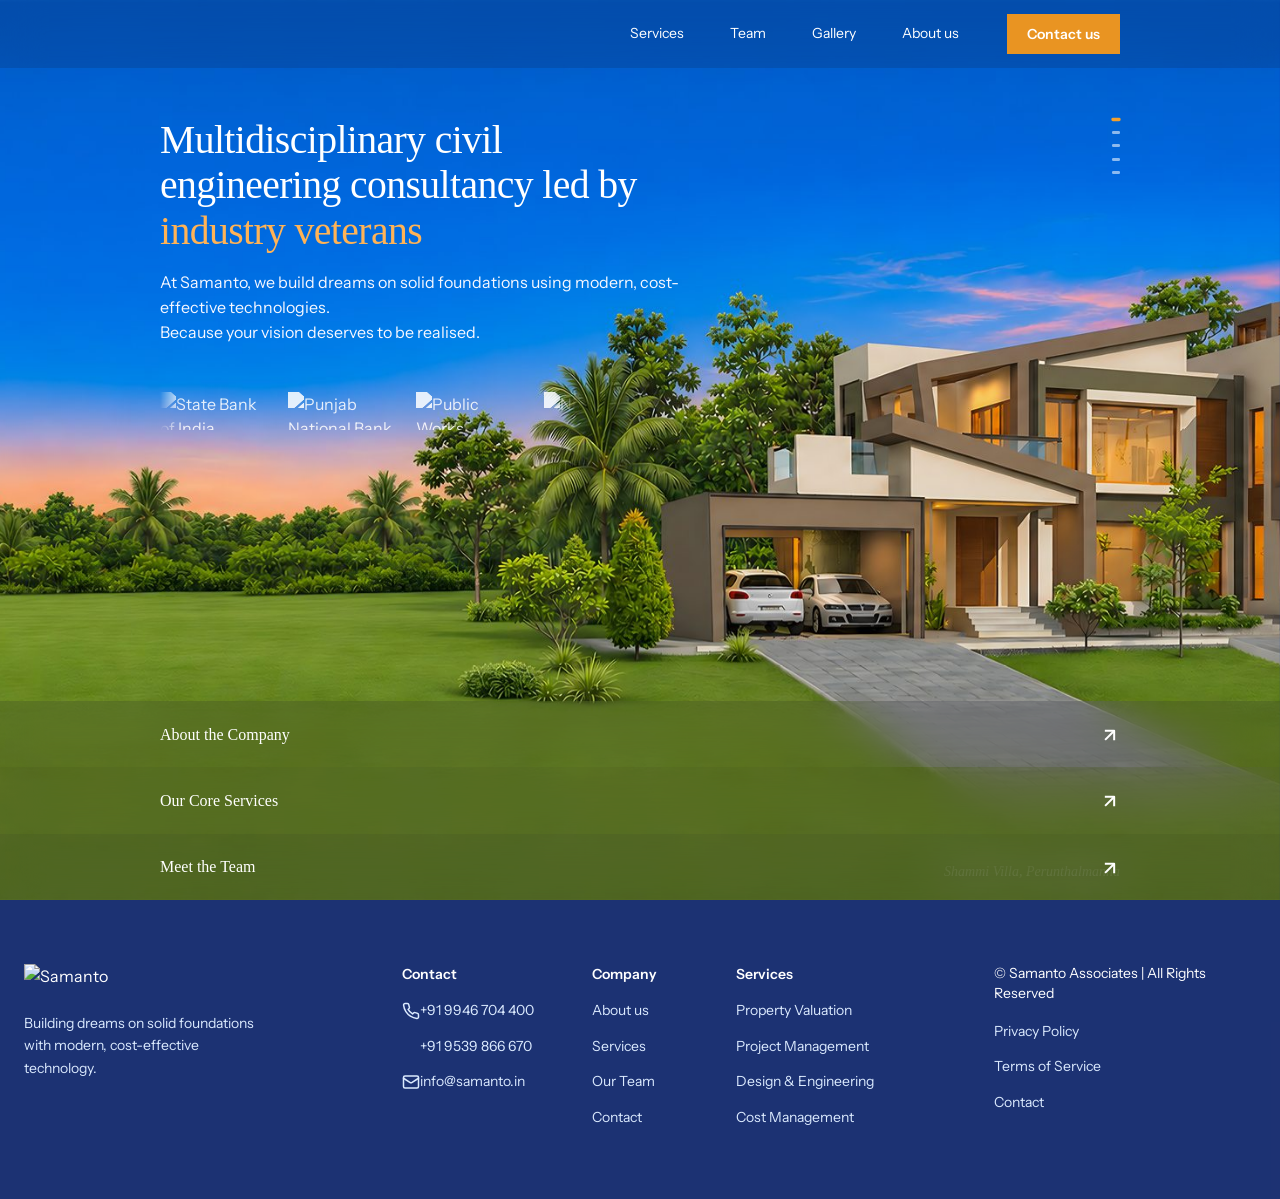
==== commit efa37ba3: "feat: v2 base test" ====
--- a/index.html
+++ b/index.html
@@ -59,14 +59,14 @@
             <a href="tel:+919539866670"><span>+91 9539 866 670</span><small>Call</small></a>
           </div>
         </nav>
-        <a class="button button--header" href="tel:+919946704400">Contact us</a>
+        <a class="button button--header" href="tel:+919946704400"><span>Contact us</span></a>
       </div>
     </header>
 
     <main id="experience-app" class="experience-app" data-active="home">
       <div class="experience-stage" aria-label="Samanto Associates overview">
         <section id="home" class="experience-panel hero-panel" data-panel="home">
-          <button class="experience-panel-toggle hero-collapsed-toggle" type="button" data-open-panel="home" aria-expanded="false" aria-controls="hero-content"><span>Home</span><img class="panel-open-icon" src="./assets/icons/open.svg" alt="" /></button>
+          <button class="experience-panel-toggle fluent-hover hero-collapsed-toggle" type="button" data-open-panel="home" aria-expanded="false" aria-controls="hero-content"><span>Home</span><img class="panel-open-icon" src="./assets/icons/open.svg" alt="" /></button>
           <div id="hero-content" class="hero-content" aria-hidden="false">
             <div class="hero-slides" aria-label="Featured projects">
               <figure class="hero-slide is-active" data-slide="0"><img src="./assets/hero/Hero_Project1.jpg" alt="Shammi Villa in Perunthalmanna." fetchpriority="high" /><figcaption>Shammi Villa, Perunthalmanna</figcaption></figure>
@@ -122,27 +122,15 @@
           </div>
         </section>
 
-        <section id="services" class="experience-panel content-panel services-panel" data-panel="services">
-          <button class="experience-panel-toggle" type="button" data-open-panel="services" aria-expanded="false" aria-controls="services-content"><span>Our Core Services</span><img class="panel-open-icon" src="./assets/icons/open.svg" alt="" /></button>
-          <div id="services-content" class="experience-panel-content" aria-hidden="true">
-            <div class="services-panel-heading"><h2>Our Core<br /><span>Services</span></h2></div>
-            <div class="service-rows">
-              <article class="experience-service"><img class="service-symbol" src="./assets/icons/property-valuation.svg" alt="" aria-hidden="true" /><h3>Property Valuation</h3><p>Providing independent, IBBI registered property valuations to support informed financial and investment decisions.</p><a href="./services/property-valuation.html">Learn more</a></article>
-              <article class="experience-service"><img class="service-symbol" src="./assets/icons/project-management.svg" alt="" aria-hidden="true" /><h3>Project Management</h3><p>The full spectrum of project management services culminating in successful project delivery.</p><a href="./services/project-management.html">Learn more</a></article>
-              <article class="experience-service"><img class="service-symbol" src="./assets/icons/design-engineering.svg" alt="" aria-hidden="true" /><h3>Design &amp; Engineering Consultancy</h3><p>Turning ideas into practical, sustainable designs through expert engineering.</p><a href="./services/design-engineering.html">Learn more</a></article>
-              <article class="experience-service"><img class="service-symbol" src="./assets/icons/cost-management.svg" alt="" aria-hidden="true" /><h3>Cost Management</h3><p>Providing cost management services throughout a project's lifecycle from the initial feasibility to delivery.</p><a href="./services/cost-management.html">Learn more</a></article>
-            </div>
-          </div>
-        </section>
-
         <section id="about" class="experience-panel content-panel about-panel" data-panel="about">
-          <button class="experience-panel-toggle" type="button" data-open-panel="about" aria-expanded="false" aria-controls="about-content"><span>About the Company</span><img class="panel-open-icon" src="./assets/icons/open.svg" alt="" /></button>
+          <button class="experience-panel-toggle fluent-hover" type="button" data-open-panel="about" aria-expanded="false" aria-controls="about-content"><span>About the Company</span><img class="panel-open-icon" src="./assets/icons/open.svg" alt="" /></button>
           <div id="about-content" class="experience-panel-content" aria-hidden="true">
-            <div class="about-panel-title"><h2>Rooted in<br />innovation.<br /><span>Driven by value.</span></h2><p>About us</p></div>
+              <div class="about-panel-title"><h2>Rooted in<br />Innovation.<br /><span>Driven by value.</span></h2><div class="about-image-interactive"><img class="about-panel-image" src="./assets/about-us-team.png" alt="Engineers reviewing building plans together" loading="lazy" /></div></div>
             <div class="about-panel-copy">
               <p>Established in 2019, SAMANTO ASSOCIATES PVT. LTD. is a multidisciplinary consultancy delivering innovative, cost-effective solutions across civil engineering, project management, cost consultancy and property valuation.</p>
-              <p>Navigating project development and execution involves complex risks and significant financial stakes. Our technical solutions help projects meet quality, time and budget goals through a client-centric, collaborative approach.</p>
-              <p>As a Registered IBBI Valuer Organisation, we provide valuations for banks, financial institutions, corporate and public assets, wealth tax assessments, and detailed Bill of Quantity valuation for statutory authorities.</p>
+              <p>
+Navigating project development and execution involves complex risks and significant financial stakes. Our  innovative & cost-effective technical solutions, ensure projects are executed with quality, time, and budget. We ensure client-centric and collaborative approach with clients, partners and specialists for seamless project delivery.</p>
+              <p>As a Registered IBBI Valuer Organisation, we provide comprehensive valuation services for banks, financial institutions, corporate / public assets, wealth tax assessments, detailed Bill of Quantity Valuation for Statutory Authorities as Enforcement Directorate, Income Tax Department, KRFB etc.</p>
             </div>
             <div class="about-stats" aria-label="Samanto at a glance">
               <div><strong>100+</strong><span>Projects completed<br />last 5 years</span></div>
@@ -153,8 +141,21 @@
           </div>
         </section>
 
+        <section id="services" class="experience-panel content-panel services-panel" data-panel="services">
+          <button class="experience-panel-toggle fluent-hover" type="button" data-open-panel="services" aria-expanded="false" aria-controls="services-content"><span>Our Core Services</span><img class="panel-open-icon" src="./assets/icons/open.svg" alt="" /></button>
+          <div id="services-content" class="experience-panel-content" aria-hidden="true">
+            <div class="services-panel-heading"><h2>Our Core<br /><span>Services</span></h2></div>
+            <div class="service-rows">
+              <a class="experience-service" href="./services/property-valuation.html"><img class="service-symbol" src="./assets/icons/property-valuation.svg" alt="" aria-hidden="true" /><h3>Property Valuation</h3><p>Providing independent, IBBI registered property valuations to support informed financial and investment decisions.</p><span class="service-link">Learn more</span></a>
+              <a class="experience-service" href="./services/project-management.html"><img class="service-symbol" src="./assets/icons/project-management.svg" alt="" aria-hidden="true" /><h3>Project Management</h3><p>The full spectrum of project management services culminating in successful project delivery.</p><span class="service-link">Learn more</span></a>
+              <a class="experience-service" href="./services/design-engineering.html"><img class="service-symbol" src="./assets/icons/design-engineering.svg" alt="" aria-hidden="true" /><h3>Design &amp; Engineering Consultancy</h3><p>Turning ideas into practical, sustainable designs through expert engineering.</p><span class="service-link">Learn more</span></a>
+              <a class="experience-service" href="./services/cost-management.html"><img class="service-symbol" src="./assets/icons/cost-management.svg" alt="" aria-hidden="true" /><h3>Cost Management</h3><p>Providing cost management services throughout a project's lifecycle from the initial feasibility to delivery.</p><span class="service-link">Learn more</span></a>
+            </div>
+          </div>
+        </section>
+
         <section id="team" class="experience-panel content-panel team-panel" data-panel="team">
-          <button class="experience-panel-toggle" type="button" data-open-panel="team" aria-expanded="false" aria-controls="team-content"><span>Meet the Team</span><img class="panel-open-icon" src="./assets/icons/open.svg" alt="" /></button>
+          <button class="experience-panel-toggle fluent-hover" type="button" data-open-panel="team" aria-expanded="false" aria-controls="team-content"><span>Meet the Team</span><img class="panel-open-icon" src="./assets/icons/open.svg" alt="" /></button>
           <div id="team-content" class="experience-panel-content" aria-hidden="true">
             <div class="team-panel-title"><h2>Meet the<br /><span>team</span></h2><p>Our team brings together diverse experience from across engineering, design and valuation.</p></div>
             <div class="experience-team-grid">
@@ -163,6 +164,10 @@
               <article class="experience-person"><img src="https://res.cloudinary.com/dq2erku8o/image/upload/v1792913657/Samanto/TeamMember4.webp" alt="Mathew Joseph" loading="lazy" /><h3>Mathew Joseph</h3><p>MEP Lead Associate Director</p><div><span>B. E (Civil)</span><span>F.I.V</span></div></article>
               <article class="experience-person"><img src="https://res.cloudinary.com/dq2erku8o/image/upload/v1792913657/Samanto/TeamMember3.webp" alt="Greety Thomas" loading="lazy" /><h3>Greety Thomas</h3><p>Architect Lead</p><div><span>B. E (Civil)</span><span>M Sc (Val)</span><span>DCM</span></div></article>
             </div>
+              <a class="team-contact-cta fluent-hover" href="tel:+919946704400">
+                <span class="team-contact-message">Get in Touch for Your Next Project</span>
+                <span class="team-contact-action"><span class="team-contact-accent" aria-hidden="true"></span><span class="team-contact-label">Contact Us</span></span>
+              </a>
           </div>
         </section>
       </div>
@@ -176,38 +181,23 @@
         </div>
         <div class="footer-column footer-contact">
           <h3>Contact</h3>
-          <a href="tel:+919946704400"><svg class="icon" aria-hidden="true"><use href="./assets/icons.svg#i-phone"/></svg>+91 9946 704 400</a><a href="tel:+919539866670">+91 9539 866 670</a><a href="mailto:info@samanto.in"><svg class="icon" aria-hidden="true"><use href="./assets/icons.svg#i-mail"/></svg>info@samanto.in</a>
-          <details class="footer-locations">
-            <summary>Office locations</summary>
-            <address>X/36, Pylappan Memorial Building, NH 544, Opp. Apollo Tyres, Perambra, Chalakudy, Kerala - 680689<br /><a href="https://maps.app.goo.gl/M7X9tsSWeWZfEtVAA" target="_blank" rel="noreferrer">Open in maps</a></address>
-            <address>Poikayil Sam Nivas, Pulamon Post, Punalur Road, Kottarakara, Kerala - 691531<br /><a href="https://maps.app.goo.gl/ucUrEkNksyo1GbsC8" target="_blank" rel="noreferrer">Open in maps</a></address>
-          </details>
-          <details class="footer-message-form">
-            <summary>Send us a message</summary>
-            <form id="contact-form" class="contact-form">
-              <label class="field">Name<input name="name" autocomplete="name" minlength="2" maxlength="100" required placeholder="Your name" /></label>
-              <label class="field">Phone<input name="phone" type="tel" autocomplete="tel" maxlength="30" placeholder="Your phone" /></label>
-              <label class="field">Email<input name="email" type="email" autocomplete="email" maxlength="254" required placeholder="Your email" /></label>
-              <label class="field">Subject<input name="subject" maxlength="120" required placeholder="How can we help?" /></label>
-              <label class="field">Message<textarea name="message" rows="3" maxlength="5000" required placeholder="Your message"></textarea></label>
-              <input name="website" type="text" tabindex="-1" autocomplete="off" hidden />
-              <button class="button button--primary" type="submit">Send message</button>
-              <p class="form-message" aria-live="polite"></p>
-            </form>
-          </details>
+          <a href="tel:+919946704400"><svg class="icon" aria-hidden="true"><use href="./assets/icons.svg#i-phone"/></svg>+91 9946 704 400</a><a href="tel:+919539866670"><span class="footer-icon-spacer" aria-hidden="true"></span>+91 9539 866 670</a><a href="mailto:info@samanto.in"><svg class="icon" aria-hidden="true"><use href="./assets/icons.svg#i-mail"/></svg>info@samanto.in</a>
+
         </div>
         <div class="footer-column footer-company">
           <h3>Company</h3>
-          <a href="#about" data-open-panel="about">About us</a><a href="#services" data-open-panel="services">Services</a><a href="#team" data-open-panel="team">Our team</a><a href="#home" data-open-panel="home" data-next-slide>Projects</a><a href="mailto:info@samanto.in">Contact</a>
+          <a href="#about" data-open-panel="about">About us</a><a href="#services" data-open-panel="services">Services</a><a href="#team" data-open-panel="team">Our Team</a><a href="mailto:info@samanto.in">Contact</a>
         </div>
         <div class="footer-column footer-services">
           <h3>Services</h3>
           <a href="./services/property-valuation.html">Property Valuation</a><a href="./services/project-management.html">Project Management</a><a href="./services/design-engineering.html">Design &amp; Engineering</a><a href="./services/cost-management.html">Cost Management</a>
         </div>
-      </div>
-      <div class="footer-bottom wrap">
-        <span>© <span id="current-year"></span> SAMANTO Associates Pvt. Ltd.</span>
-        <div><a href="mailto:info@samanto.in?subject=Privacy%20policy">Privacy policy</a><a href="mailto:info@samanto.in?subject=Terms%20of%20service">Terms of service</a></div>
+        <div class="footer-column footer-legal">
+          <p>© Samanto Associates | All Rights Reserved</p>
+          <a href="mailto:info@samanto.in?subject=Privacy%20policy">Privacy Policy</a>
+          <a href="mailto:info@samanto.in?subject=Terms%20of%20service">Terms of Service</a>
+          <a href="mailto:info@samanto.in">Contact</a>
+        </div>
       </div>
     </footer>
     <div id="contact-toast" class="contact-toast" role="status" aria-live="polite" aria-atomic="true" hidden>
--- a/css/styles.css
+++ b/css/styles.css
@@ -71,7 +71,6 @@
     display: block;
     max-width: 100%;
     height: auto;
-    border-radius: var(--radius);
   }
   button,
   input,
@@ -369,31 +368,6 @@
     color: #fff;
     font-size: var(--fs-small);
     line-height: 1.65;
-  }
-  .nav-hover-indicator {
-    position: absolute;
-    top: 0;
-    left: 0;
-    z-index: 0;
-    padding: var(--s-4) var(--s-8);
-    border: 1px solid rgb(255 255 255 / 10%);
-    border-radius: var(--radius);
-    background: rgb(255 255 255 / 10%);
-    opacity: 0;
-    pointer-events: none;
-    transition:
-      transform 0.28s cubic-bezier(0.22, 1, 0.36, 1),
-      width 0.28s cubic-bezier(0.22, 1, 0.36, 1),
-      height 0.28s cubic-bezier(0.22, 1, 0.36, 1),
-      opacity 0.16s ease;
-  }
-  .nav-hover-indicator.is-visible {
-    opacity: 1;
-  }
-  .primary-nav:not(.is-open) > a:not(.button--header),
-  .primary-nav:not(.is-open) .services-menu-wrap {
-    position: relative;
-    z-index: 1;
   }
   @media (min-width: 64rem) {
     .primary-nav {
@@ -1232,7 +1206,6 @@
   .footer-column {
     display: flex;
     flex-direction: column;
-    gap: var(--s-16);
     color: var(--on-blue-muted);
     font-size: var(--fs-small);
     line-height: 1.45;
@@ -1242,11 +1215,22 @@
     font-size: var(--fs-small);
     font-weight: 600;
     line-height: 1.5;
+    padding-left: 0.5rem;
+    padding-bottom: 0.5rem;
   }
   .footer-column a {
     display: flex;
     align-items: center;
-    gap: var(--s-8);
+    padding: 0.5rem;
+    transition: color 0.2s ease, background-color 0.2s ease;
+  }
+  .site-footer a:hover,
+  .site-footer a:focus-visible {
+    background-color: rgb(255 255 255 / 8%);
+    color: #fff;
+  }
+  .footer-icon-spacer {
+    flex: 0 0 1.125rem;
   }
   .footer-contact {
     grid-column: span 3;
@@ -1400,9 +1384,6 @@
     .contact-toast,
     .primary-nav,
     .menu-toggle span {
-      transition: none;
-    }
-    .nav-hover-indicator {
       transition: none;
     }
     .person-card:hover .person-photo img,
@@ -1504,12 +1485,14 @@
     max-width: 100rem;
   }
   .site-header .primary-nav {
-    gap: clamp(1.25rem, 3vw, 3rem);
+    gap: 1em;
     font-size: 0.875rem;
   }
   .site-header .primary-nav a {
+    padding: 0.5rem 1rem;
     color: #fff;
   }
+  
   .site-header .button--header {
     min-height: 2.5rem;
     padding: 0.5rem 1.25rem;
@@ -1517,6 +1500,47 @@
     border-radius: 0;
     background: #e99422;
     color: #fff;
+    --header-hover-x: 50%;
+    --header-hover-y: 50%;
+    --header-glow-opacity: 0;
+  }
+  .site-header .button--header::before {
+    z-index: 0;
+    background: radial-gradient(130px circle at var(--header-hover-x) var(--header-hover-y), rgb(255 255 255 / 0.28) 0, rgb(255 255 255 / 0.12) 34%, transparent 78%);
+    opacity: var(--header-glow-opacity);
+    transform: none;
+    transition: opacity 0.16s ease;
+  }
+  .site-header .button--header::after {
+    position: absolute;
+    z-index: 1;
+    inset: 0;
+    padding: 1px;
+    content: "";
+    pointer-events: none;
+    background: radial-gradient(110px circle at var(--header-hover-x) var(--header-hover-y), rgb(255 255 255 / 0.72) 0, rgb(255 255 255 / 0.28) 34%, transparent 78%);
+    opacity: var(--header-glow-opacity);
+    -webkit-mask: linear-gradient(#fff 0 0) content-box, linear-gradient(#fff 0 0);
+    -webkit-mask-composite: xor;
+    mask: linear-gradient(#fff 0 0) content-box, linear-gradient(#fff 0 0);
+    mask-composite: exclude;
+    transition: opacity 0.16s ease;
+  }
+  .site-header .button--header > span {
+    position: relative;
+    z-index: 2;
+  }
+  .site-header .button--header:hover,
+  .site-header .button--header:focus-visible {
+    --header-glow-opacity: 1;
+    --button-hover-fill: transparent;
+    color: #fff;
+  }
+
+  .site-header a:hover,
+  .site-header a:focus-visible {
+    background-color: rgb(255 255 255 / 5%);
+    color: #fff;
   }
   .site-header .brand-mark {
     height: 2rem;
@@ -1527,13 +1551,86 @@
     }
     .site-header .primary-nav {
       margin-left: auto;
-      margin-right: clamp(1.5rem, 2.5vw, 3rem);
+      margin-right: clamp(1.5rem, 2rem, 3rem);
     }
   }
   .experience-app {
     min-height: 100svh;
     background: linear-gradient(45deg, #2557c3 0%, #1f44ba 22%, #1f44ba 73%, #1835aa 100%);
     color: #f3f5ff;
+  }
+  body.has-luxury-cursor,
+  body.has-luxury-cursor * {
+    cursor: none;
+  }
+  body.has-luxury-cursor :is(a, button, [role="button"]) {
+    cursor: none !important;
+  }
+  body.has-luxury-cursor .site-footer a {
+    cursor: none !important;
+  }
+  body.has-luxury-cursor :is(input:not([type="button"]):not([type="submit"]), textarea, [contenteditable="true"]) {
+    cursor: text !important;
+  }
+  .fluent-pointer-overlay {
+    position: fixed;
+    z-index: 9999;
+    top: 0;
+    left: 0;
+    width: 0;
+    height: 0;
+    overflow: hidden;
+    background: radial-gradient(120px circle at var(--target-x, 50%) var(--target-y, 50%), rgb(225 243 255 / 0.04) 0, rgb(211 237 255 / 0.018) 36%, transparent 78%);
+    opacity: 0;
+    pointer-events: none;
+    transition: opacity 0.14s ease-out;
+  }
+  .fluent-pointer-overlay::after {
+    position: absolute;
+    inset: 0;
+    padding: 1px;
+    content: "";
+    background: radial-gradient(110px circle at var(--target-x, 50%) var(--target-y, 50%), rgb(220 242 255 / 0.12) 0, rgb(186 224 255 / 0.045) 34%, transparent 78%);
+    -webkit-mask: linear-gradient(#fff 0 0) content-box, linear-gradient(#fff 0 0);
+    -webkit-mask-composite: xor;
+    mask: linear-gradient(#fff 0 0) content-box, linear-gradient(#fff 0 0);
+    mask-composite: exclude;
+  }
+  .fluent-pointer-overlay.is-site-link-target {
+    background: radial-gradient(120px circle at var(--target-x, 50%) var(--target-y, 50%), rgb(225 243 255 / 0.065) 0, rgb(211 237 255 / 0.028) 36%, transparent 78%);
+  }
+  .fluent-pointer-overlay.is-site-link-target::after {
+    background: radial-gradient(110px circle at var(--target-x, 50%) var(--target-y, 50%), rgb(220 242 255 / 0.18) 0, rgb(186 224 255 / 0.07) 34%, transparent 78%);
+  }
+  .fluent-pointer-overlay.is-visible {
+    opacity: 1;
+  }
+  .luxury-cursor {
+    position: fixed;
+    z-index: 10000;
+    top: 0;
+    left: 0;
+    width: 0.75rem;
+    height: 0.75rem;
+    border: 1px solid rgb(240 246 255 / 0.62);
+    border-radius: 50%;
+    background: rgb(240 246 255 / 0.16);
+    box-shadow: 0 0 1rem rgb(220 237 255 / 0.14);
+    backdrop-filter: blur(2px);
+    -webkit-backdrop-filter: blur(2px);
+    opacity: 0;
+    pointer-events: none;
+    transform: translate3d(var(--cursor-x, -2rem), var(--cursor-y, -2rem), 0) translate(-50%, -50%);
+    transition: opacity 0.18s ease;
+    will-change: transform;
+  }
+  .luxury-cursor.is-visible {
+    opacity: 1;
+  }
+  .luxury-cursor.is-on-interactive {
+    visibility: hidden;
+    opacity: 0;
+    transition: none;
   }
   .experience-stage {
     display: flex;
@@ -1542,9 +1639,6 @@
     flex-direction: column;
     padding-top: var(--header-h);
     overflow: hidden;
-  }
-  .experience-app:not(.is-hero-ready) .experience-stage {
-    visibility: hidden;
   }
   .experience-panel {
     position: relative;
@@ -1574,6 +1668,8 @@
   .experience-panel-toggle {
     --title-fill-opacity: 0.1;
     position: relative;
+    isolation: isolate;
+    overflow: hidden;
     display: flex;
     min-height: calc(3rem + 1.15rem);
     flex: 0 0 auto;
@@ -1589,9 +1685,12 @@
     cursor: pointer;
     backdrop-filter: blur(20px);
     -webkit-backdrop-filter: blur(20px);
+    transition:
+      background-color 0.22s ease,
+      box-shadow 0.22s ease;
   }
   .services-panel > .experience-panel-toggle {
-    --title-fill-opacity: 0.1;
+    --title-fill-opacity: 0.2;
   }
   .about-panel > .experience-panel-toggle {
     --title-fill-opacity: 0.15;
@@ -1599,14 +1698,49 @@
   .team-panel > .experience-panel-toggle {
     --title-fill-opacity: 0.25;
   }
-  .experience-panel-toggle::after {
+  .fluent-hover {
+    --hover-x: 50%;
+    --hover-y: 50%;
+    position: relative;
+    isolation: isolate;
+    overflow: hidden;
+  }
+  .fluent-hover::after {
     position: absolute;
     z-index: 1;
-    border: 1px solid transparent;
-    border-image: linear-gradient(90deg, rgb(255 255 255 / 0.04) 0%, rgb(255 255 255 / 0.4) 9%, rgb(255 255 255 / 0.16) 91%, rgb(255 255 255 / 0.04) 100%) 1;
+    content: "";
+    inset: 0;
+    padding: 1px;
+    pointer-events: none;
+    background: radial-gradient(360px circle at var(--hover-x) var(--hover-y), rgb(220 242 255 / 0.48) 0, rgb(186 224 255 / 0.22) 28%, rgb(255 255 255 / 0.055) 54%, transparent 78%);
+    opacity: 0;
+    -webkit-mask: linear-gradient(#fff 0 0) content-box, linear-gradient(#fff 0 0);
+    -webkit-mask-composite: xor;
+    mask: linear-gradient(#fff 0 0) content-box, linear-gradient(#fff 0 0);
+    mask-composite: exclude;
+    transition: opacity 0.16s ease;
+  }
+  .fluent-hover::before {
+    position: absolute;
+    z-index: 0;
     content: "";
     inset: 0;
     pointer-events: none;
+    background: radial-gradient(420px circle at var(--hover-x) var(--hover-y), rgb(225 243 255 / 0.14) 0, rgb(211 237 255 / 0.075) 30%, rgb(222 239 255 / 0.025) 55%, transparent 78%);
+    opacity: 0;
+    transition: opacity 0.16s ease;
+  }
+  .fluent-hover > * {
+    position: relative;
+    z-index: 2;
+  }
+  .fluent-hover:hover::after,
+  .fluent-hover:focus-visible::after {
+    opacity: 1;
+  }
+  .fluent-hover:hover::before,
+  .fluent-hover:focus-visible::before {
+    opacity: 1;
   }
   .panel-open-icon {
     width: 1.25rem;
@@ -1617,6 +1751,19 @@
   .experience-panel-toggle:hover .panel-open-icon,
   .experience-panel-toggle:focus-visible .panel-open-icon {
     transform: translate(0.2rem, -0.2rem);
+  }
+  .experience-panel.is-scroll-title-reveal > .experience-panel-toggle {
+    animation: accordion-title-rise 0.34s cubic-bezier(0.2, 0.72, 0.18, 1) both !important;
+  }
+  @keyframes accordion-title-rise {
+    from {
+      opacity: 0.72;
+      transform: translateY(0.6rem);
+    }
+    to {
+      opacity: 1;
+      transform: translateY(0);
+    }
   }
   .experience-panel-toggle:focus-visible,
   .hero-slide-controls button:focus-visible,
@@ -1646,7 +1793,25 @@
     transition-delay: 0s;
   }
   .content-panel .experience-panel-content {
+    position: relative;
     background: transparent;
+  }
+  .content-panel .experience-panel-content::before {
+    position: absolute;
+    z-index: 0;
+    inset: 0;
+    content: "";
+    pointer-events: none;
+    background: radial-gradient(circle 14rem at var(--section-cursor-x, 50%) var(--section-cursor-y, 50%), rgb(220 237 255 / 0.07) 0%, rgb(220 237 255 / 0.055) 30%, rgb(211 230 255 / 0.032) 58%, rgb(211 230 255 / 0.012) 82%, transparent 100%);
+    opacity: 0;
+    transition: opacity 0.55s ease-out;
+  }
+  .content-panel .experience-panel-content.is-pointer-active::before {
+    opacity: 1;
+  }
+  .content-panel .experience-panel-content > * {
+    position: relative;
+    z-index: 1;
   }
   .experience-app[data-active="home"] .content-panel {
     background: transparent;
@@ -1697,6 +1862,7 @@
     bottom: auto;
     left: 0;
     height: 100svh;
+    pointer-events: none;
   }
   .hero-slide {
     margin: 0;
@@ -1821,13 +1987,14 @@
     display: grid;
     gap: 0.65rem;
     transform: none;
+    pointer-events: auto;
   }
   .experience-app.is-hero-ready[data-active="home"] .hero-slide-controls {
     animation: hero-element-enter 0.7s cubic-bezier(0.2, 0.72, 0.18, 1) .5s both;
   }
   .hero-slide-controls button {
-    width: 0.375rem;
-    height: 0.375rem;
+    width: 0.5rem;
+    height: 0.1875rem;
     padding: 0;
     border: 0;
     border-radius: 0.08rem;
@@ -1876,18 +2043,67 @@
     }
   }
   .experience-app.is-page-intro .services-panel > .experience-panel-toggle {
-    animation: hero-element-enter 0.62s cubic-bezier(0.2, 0.72, 0.18, 1) 0.8s both;
+    animation: hero-element-enter 0.42s cubic-bezier(0.2, 0.72, 0.18, 1) 0.08s both;
   }
   .experience-app.is-page-intro .about-panel > .experience-panel-toggle {
-    animation: hero-element-enter 0.62s cubic-bezier(0.2, 0.72, 0.18, 1) 0.9s both;
+    animation: hero-element-enter 0.42s cubic-bezier(0.2, 0.72, 0.18, 1) 0.16s both;
   }
   .experience-app.is-page-intro .team-panel > .experience-panel-toggle {
-    animation: hero-element-enter 0.62s cubic-bezier(0.2, 0.72, 0.18, 1) 1s both;
-  }
-  .experience-panel.is-first-entry .services-panel-heading,
-  .experience-panel.is-first-entry .about-panel-title,
-  .experience-panel.is-first-entry .team-panel-title {
+    animation: hero-element-enter 0.42s cubic-bezier(0.2, 0.72, 0.18, 1) 0.24s both;
+  }
+  .services-panel.is-entering .services-panel-heading,
+  .about-panel.is-entering .about-panel-title h2 {
+    animation: section-title-enter 0.75s cubic-bezier(0.2, 0.72, 0.18, 1) 0.04s both;
+  }
+  .about-panel.is-entering .about-image-interactive {
+    animation: hero-element-enter 0.7s cubic-bezier(0.2, 0.72, 0.18, 1) 0.2s both;
+  }
+  .about-panel.is-entering .about-panel-copy p,
+  .about-panel.is-entering .about-stats > div {
+    animation: hero-element-enter 0.7s cubic-bezier(0.2, 0.72, 0.18, 1) both;
+  }
+  .about-panel.is-entering .about-panel-copy p:nth-child(1) {
+    animation-delay: 0.28s;
+  }
+  .about-panel.is-entering .about-panel-copy p:nth-child(2) {
+    animation-delay: 0.4s;
+  }
+  .about-panel.is-entering .about-panel-copy p:nth-child(3) {
+    animation-delay: 0.52s;
+  }
+  .about-panel.is-entering .about-stats > div:nth-child(1) { animation-delay: 0.68s; }
+  .about-panel.is-entering .about-stats > div:nth-child(2) { animation-delay: 0.8s; }
+  .about-panel.is-entering .about-stats > div:nth-child(3) { animation-delay: 0.92s; }
+  .about-panel.is-entering .about-stats > div:nth-child(4) {
+    animation-delay: 1.04s;
+  }
+  .services-panel.is-entering .experience-service {
+    animation: hero-element-enter 0.72s cubic-bezier(0.2, 0.72, 0.18, 1) both;
+  }
+  .services-panel.is-entering .experience-service:nth-child(1) { animation-delay: 0.12s; }
+  .services-panel.is-entering .experience-service:nth-child(2) { animation-delay: 0.26s; }
+  .services-panel.is-entering .experience-service:nth-child(3) { animation-delay: 0.4s; }
+  .services-panel.is-entering .experience-service:nth-child(4) { animation-delay: 0.54s; }
+  .team-panel.is-entering .team-panel-title h2 {
     animation: section-title-enter 0.95s cubic-bezier(0.2, 0.72, 0.18, 1) 0.18s both;
+  }
+  .team-panel.is-entering .team-panel-title p {
+    animation: hero-element-enter 0.75s cubic-bezier(0.2, 0.72, 0.18, 1) 0.32s both;
+  }
+  .team-panel.is-entering .experience-person {
+    animation: section-title-enter 0.95s cubic-bezier(0.2, 0.72, 0.18, 1) 0.18s both;
+  }
+  .team-panel.is-entering .experience-person:nth-child(2) {
+    animation-delay: 0.3s;
+  }
+  .team-panel.is-entering .experience-person:nth-child(3) {
+    animation-delay: 0.42s;
+  }
+  .team-panel.is-entering .experience-person:nth-child(4) {
+    animation-delay: 0.54s;
+  }
+  .team-panel.is-entering .team-contact-cta {
+    animation: hero-element-enter 0.75s cubic-bezier(0.2, 0.72, 0.18, 1) 0.5s both;
   }
 
   .services-panel .experience-panel-content {
@@ -1901,7 +2117,6 @@
   }
   .service-rows {
     grid-column: 4 / span 9;
-    padding-top: 1rem;
   }
   .services-panel-heading h2,
   .about-panel-title h2,
@@ -1925,6 +2140,9 @@
     min-width: 0;
   }
   .experience-service {
+    --service-image: none;
+    position: relative;
+    overflow: hidden;
     display: grid;
     min-height: 6.5rem;
     grid-template-columns: 2rem minmax(11rem, 1.1fr) minmax(12rem, 1fr) minmax(5rem, 0.38fr);
@@ -1933,8 +2151,53 @@
     padding: 2.5rem 0;
     border-bottom: 1px solid rgb(255 255 255 / 0.34);
   }
+  .experience-service::before {
+    position: absolute;
+    z-index: 0;
+    inset: 0;
+    background-image: var(--service-image);
+    background-position: center;
+    background-size: cover;
+    clip-path: inset(50% 0);
+    content: "";
+    opacity: 0;
+    mix-blend-mode: soft-light;
+    transition:
+      clip-path 0.65s cubic-bezier(0.22, 1, 0.36, 1),
+      opacity 0.2s ease;
+  }
+  .experience-service:hover::before,
+  .experience-service:focus-visible::before {
+    clip-path: inset(0);
+    opacity: 0.15;
+  }
+  .experience-service > * {
+    position: relative;
+    z-index: 1;
+  }
+  .experience-service {
+    color: #fff;
+    cursor: pointer;
+  }
+  .experience-service:focus-visible {
+    outline: 2px solid #f3a02d;
+    outline-offset: -2px;
+  }
+  .experience-service:nth-child(1) {
+    --service-image: url("../assets/services/property-valuation.jpg");
+  }
+  .experience-service:nth-child(2) {
+    --service-image: url("../assets/services/project-management.jpg");
+    padding-top: 2.5rem;
+  }
+  .experience-service:nth-child(3) {
+    --service-image: url("../assets/services/design-engineering.jpg");
+  }
+  .experience-service:nth-child(4) {
+    --service-image: url("../assets/services/cost-management.jpg");
+  }
   .experience-service:first-child {
-    padding-top: 0;
+    padding-top: 1rem;
   }
   .experience-service:last-child {
     border-bottom: 0;
@@ -1955,22 +2218,30 @@
     margin-top: 0.5rem;
     object-fit: contain;
   }
-  .experience-service a {
+  .experience-service .service-link {
     display: inline-flex;
+    width: fit-content;
     flex-direction: column;
     align-items: flex-start;
     gap: 0.6rem;
     color: #fff;
     font-size: 0.875rem;
-  }
-  .experience-service a::after {
+    font-weight: 600;
+  }
+  .experience-service .service-link::after {
     width: 1.35rem;
     height: 0.2rem;
     background: #f3a02d;
     content: "";
+    transition: width 0.65s cubic-bezier(0.22, 1, 0.36, 1);
+  }
+  .experience-service:hover .service-link::after,
+  .experience-service:focus-visible .service-link::after {
+    width: 100%;
   }
 
   .about-panel .experience-panel-content {
+    position: relative;
     display: grid;
     grid-template-columns: repeat(12, minmax(0, 1fr));
     gap: var(--grid-gutter, 2rem);
@@ -1995,13 +2266,60 @@
     margin-top: 1.2rem;
     font-size: 0.875rem;
   }
+  .about-image-interactive {
+    --image-hover-x: 50%;
+    --image-hover-y: 50%;
+    --image-glow-opacity: 0;
+    position: relative;
+    isolation: isolate;
+    overflow: hidden;
+    width: 100%;
+    height: 11.25rem;
+    margin-top: 2.5rem;
+    transform: perspective(60rem) rotateX(var(--image-tilt-y, 0deg)) rotateY(var(--image-tilt-x, 0deg));
+    transform-style: preserve-3d;
+    transition: transform 0.3s cubic-bezier(0.2, 0.72, 0.18, 1);
+    will-change: transform;
+  }
+  .about-image-interactive::before,
+  .about-image-interactive::after {
+    position: absolute;
+    z-index: 1;
+    inset: 0;
+    content: "";
+    pointer-events: none;
+    opacity: var(--image-glow-opacity);
+    transition: opacity 0.2s ease;
+  }
+  .about-image-interactive::before {
+    background: radial-gradient(42rem circle at var(--image-hover-x) var(--image-hover-y), rgb(225 243 255 / 0.11) 0, rgb(211 237 255 / 0.045) 36%, transparent 74%);
+  }
+  .about-image-interactive::after {
+    padding: 1px;
+    background: radial-gradient(24rem circle at var(--image-hover-x) var(--image-hover-y), rgb(220 242 255 / 0.58) 0, rgb(186 224 255 / 0.25) 34%, transparent 78%);
+    -webkit-mask: linear-gradient(#fff 0 0) content-box, linear-gradient(#fff 0 0);
+    -webkit-mask-composite: xor;
+    mask: linear-gradient(#fff 0 0) content-box, linear-gradient(#fff 0 0);
+    mask-composite: exclude;
+  }
+  .about-image-interactive:hover,
+  .about-image-interactive:focus-within {
+    --image-glow-opacity: 1;
+  }
+  .about-panel-image {
+    display: block;
+    width: 100%;
+    height: 100%;
+    object-fit: cover;
+  }
   .about-panel-copy {
-    padding: 0 1.5rem;
+    padding: 0;
   }
   .about-panel-copy p {
     margin-bottom: 1rem;
-    font-size: 1rem;
-    line-height: 1.6;
+    color: #f0f6ff;
+    font: 400 1rem/1.6 var(--font-sans);
+    letter-spacing: 0;
   }
   .about-panel-copy p:last-child {
     margin-bottom: 0;
@@ -2010,20 +2328,43 @@
     padding-left: 1rem;
   }
   .about-stats > div {
+    position: relative;
+    isolation: isolate;
+    overflow: hidden;
     display: grid;
     grid-template-columns: minmax(5rem, 0.7fr) 1fr;
-    align-items: start;
-    gap: 0.75rem;
-    padding: 0 0 0.8rem;
-    margin-bottom: 0.8rem;
+    align-items: center;
+    gap: 1rem;
+    padding: 1rem 0 2rem;
     border-bottom: 1px solid rgb(255 255 255 / 0.34);
+  }
+  .about-stats > div::before {
+    position: absolute;
+    z-index: 0;
+    inset: 0;
+    content: "";
+    background: rgb(26 26 46 / 7%);
+    transform: scaleY(0);
+    transform-origin: center;
+    transition: transform 0.58s cubic-bezier(0.22, 1, 0.36, 1);
+  }
+  .about-stats > div > * {
+    position: relative;
+    z-index: 1;
+  }
+  .about-stats > div:hover::before,
+  .about-stats > div:focus-within::before {
+    transform: scaleY(1);
+  }
+  .about-stats > div:first-child {
+    padding-top: 0;
   }
   .about-stats > div:last-child {
     margin-bottom: 0;
     border-bottom: 0;
   }
   .about-stats strong {
-    font: 500 1.5rem/1.1 var(--font-serif);
+    font: 500 2rem/1.1 var(--font-serif);
   }
   .about-stats span {
     font-size: 0.875rem;
@@ -2056,30 +2397,30 @@
     display: grid;
     min-width: 0;
     grid-template-columns: repeat(4, minmax(0, 1fr));
-    gap: 1rem;
+    padding-top: 0.25rem;
+    gap: 2rem;
   }
   .experience-person {
     min-width: 0;
-    padding-bottom: 1rem;
+    padding-bottom: 1.5rem;
     border-bottom: 1px solid rgb(255 255 255 / 0.65);
   }
   .experience-person > img {
     width: 100%;
     aspect-ratio: 1;
-    border: 1px solid rgb(255 255 255 / 0.24);
     background: rgb(255 255 255 / 0.15);
     object-fit: cover;
     object-position: center top;
   }
   .experience-person h3 {
-    margin-top: 0.8rem;
+    margin-top: 1.5rem;
     color: #e8ecff;
     font-size: 1.5rem;
     line-height: 1.2;
   }
   .experience-person > p {
     min-height: 2.5rem;
-    margin-top: 0.25rem;
+    margin-top: 0.375rem;
     font-size: 0.875rem;
     line-height: 1.4;
   }
@@ -2090,11 +2431,11 @@
     margin-top: 0.55rem;
   }
   .experience-person > div span {
-    padding: 0.25rem 0.6rem;
+    padding: 0.25rem 0.675rem;
     border: 1px solid rgb(255 255 255 / 0.24);
     border-radius: 2rem;
     background: rgb(255 255 255 / 0.1);
-    font: 400 0.875rem/1.2 var(--font-serif);
+    font: 400 0.75rem/1.2 var(--font-serif);
   }
   .experience-app[data-active="team"] .experience-stage {
     height: auto;
@@ -2106,20 +2447,80 @@
   }
   .experience-app[data-active="team"] .team-panel {
     min-height: 32rem;
-    flex: 0 0 32rem;
+    flex: 0 0 auto;
     overflow: visible;
   }
   .experience-app[data-active="team"] .team-panel .experience-panel-content {
     overflow: visible;
+  }
+  .team-contact-cta {
+    grid-column: 1 / -1;
+    display: flex;
+    align-items: center;
+    justify-content: space-between;
+    gap: 1.25rem;
+    margin: 3.5rem 0 3rem;
+    padding: 1.5rem 3rem;
+    border: 0;
+    background: rgb(26 26 46 / 15%);
+    color: #f3f5ff;
+    text-decoration: none;
+  }
+  .team-contact-message {
+    font: 400 1.125rem/1.875rem var(--font-serif);
+  }
+  .team-contact-action {
+    display: inline-flex;
+    flex: 0 0 auto;
+    align-items: center;
+    gap: 0.6rem;
+    font: 400 0.875rem/1.2 var(--font-sans);
+  }
+  .team-contact-accent {
+    width: 0.875rem;
+    height: 0.125rem;
+    background: #f4a22c;
+    transition: width 0.2s cubic-bezier(0.2, 0.72, 0.18, 1);
+  }
+  .team-contact-cta:hover .team-contact-label,
+  .team-contact-cta:focus-visible .team-contact-label {
+    font-weight: 600;
+  }
+  .team-contact-cta:hover .team-contact-accent,
+  .team-contact-cta:focus-visible .team-contact-accent {
+    width: 1.5rem;
+  }
+  .team-contact-cta:focus-visible {
+    outline: 2px solid #f4a22c;
+    outline-offset: -3px;
   }
   .experience-footer {
     position: relative;
     z-index: 1;
-    padding-top: 3rem;
-    background: linear-gradient(45deg, #2557c3 0%, #1f44ba 22%, #1f44ba 73%, #1835aa 100%);
+    padding: 4rem 0;
+    background: rgb(26 26 46 / 25%);
   }
   .experience-footer .footer-main {
     max-width: 100rem;
+    grid-template-columns: minmax(0, 2.25fr) minmax(0, 1.05fr) minmax(0, 0.75fr) minmax(0, 1.5fr) minmax(0, 1.8fr);
+    gap: clamp(1rem, 2.5vw, 2rem);
+    padding-bottom: 0;
+  }
+  .experience-footer .footer-brand,
+  .experience-footer .footer-contact,
+  .experience-footer .footer-company,
+  .experience-footer .footer-services,
+  .experience-footer .footer-legal {
+    grid-column: auto;
+  }
+  .experience-footer .footer-brand p {
+    max-width: 15rem;
+    margin-top: 0.5rem;
+    font-size: 0.875rem;
+  }
+  .experience-footer .footer-column {
+    font-size: 0.875rem;
+    line-height: 1.4;
   }
   .experience-panel-content {
     scrollbar-width: none;
@@ -2129,10 +2530,32 @@
   }
   .experience-footer .footer-column h3 {
     color: #fff;
-    font-size: 1rem;
-  }
-  .experience-footer .footer-bottom {
-    max-width: 100rem;
+    font-size: 0.875rem;
+    font-family: var(--font-sans);
+  }
+  .experience-footer .footer-legal > p {
+    margin-bottom: 0.15rem;
+    color: #fff;
+    font-size: 0.875rem;
+    padding-left: 0.5rem;
+    padding-bottom: 0.5rem;
+  }
+  .experience-footer .footer-legal a {
+    display: block;
+  }
+  @media (max-width: 56.25rem) {
+    .experience-footer .footer-main {
+      grid-template-columns: repeat(2, minmax(0, 1fr));
+    }
+    .experience-footer .footer-brand,
+    .experience-footer .footer-services,
+    .experience-footer .footer-legal {
+      grid-column: 1 / -1;
+    }
+    .experience-footer .footer-contact,
+    .experience-footer .footer-company {
+      grid-column: auto;
+    }
   }
   .footer-message-form {
     margin-top: 0.4rem;
@@ -2383,7 +2806,7 @@
       grid-column: 2 / 3;
       font-size: 0.875rem;
     }
-    .experience-service a {
+    .experience-service .service-link {
       grid-column: 3;
       grid-row: 1 / span 2;
     }
@@ -2426,9 +2849,9 @@
     .experience-footer .footer-brand {
       grid-column: 1 / -1;
     }
-    .experience-footer .footer-bottom {
-      flex-direction: column;
-      gap: 1rem;
+    .experience-footer .footer-services,
+    .experience-footer .footer-legal {
+      grid-column: 1 / -1;
     }
   }
   @media (max-width: 24rem) {
@@ -2445,6 +2868,21 @@
   @media (prefers-reduced-motion: reduce) {
     .experience-panel,
     .experience-panel-content,
+    .experience-panel-toggle,
+    .fluent-hover,
+    .fluent-hover::before,
+    .fluent-hover::after,
+    .site-header .button--header::before,
+    .site-header .button--header::after,
+    .experience-service::before,
+    .experience-service .service-link::after,
+    .content-panel .experience-panel-content::before,
+    .fluent-pointer-overlay,
+    .about-image-interactive,
+    .about-image-interactive::before,
+    .about-image-interactive::after,
+    .luxury-cursor,
+    .about-stats > div::before,
     .hero-slide,
     .hero-slide-controls button,
     .panel-open-icon {
@@ -2466,9 +2904,17 @@
     .experience-app .services-panel > .experience-panel-toggle,
     .experience-app .about-panel > .experience-panel-toggle,
     .experience-app .team-panel > .experience-panel-toggle,
-    .experience-app .is-first-entry .services-panel-heading,
-    .experience-app .is-first-entry .about-panel-title,
-    .experience-app .is-first-entry .team-panel-title {
+    .experience-app .is-scroll-title-reveal > .experience-panel-toggle,
+    .experience-app .about-panel.is-entering .about-panel-title h2,
+    .experience-app .about-panel.is-entering .about-image-interactive,
+    .experience-app .about-panel.is-entering .about-panel-copy p,
+    .experience-app .about-panel.is-entering .about-stats > div,
+    .experience-app .services-panel.is-entering .services-panel-heading,
+    .experience-app .services-panel.is-entering .experience-service,
+    .experience-app .team-panel.is-entering .team-panel-title h2,
+    .experience-app .team-panel.is-entering .team-panel-title p,
+    .experience-app .team-panel.is-entering .experience-person,
+    .experience-app .team-panel.is-entering .team-contact-cta {
       animation: none !important;
     }
   }
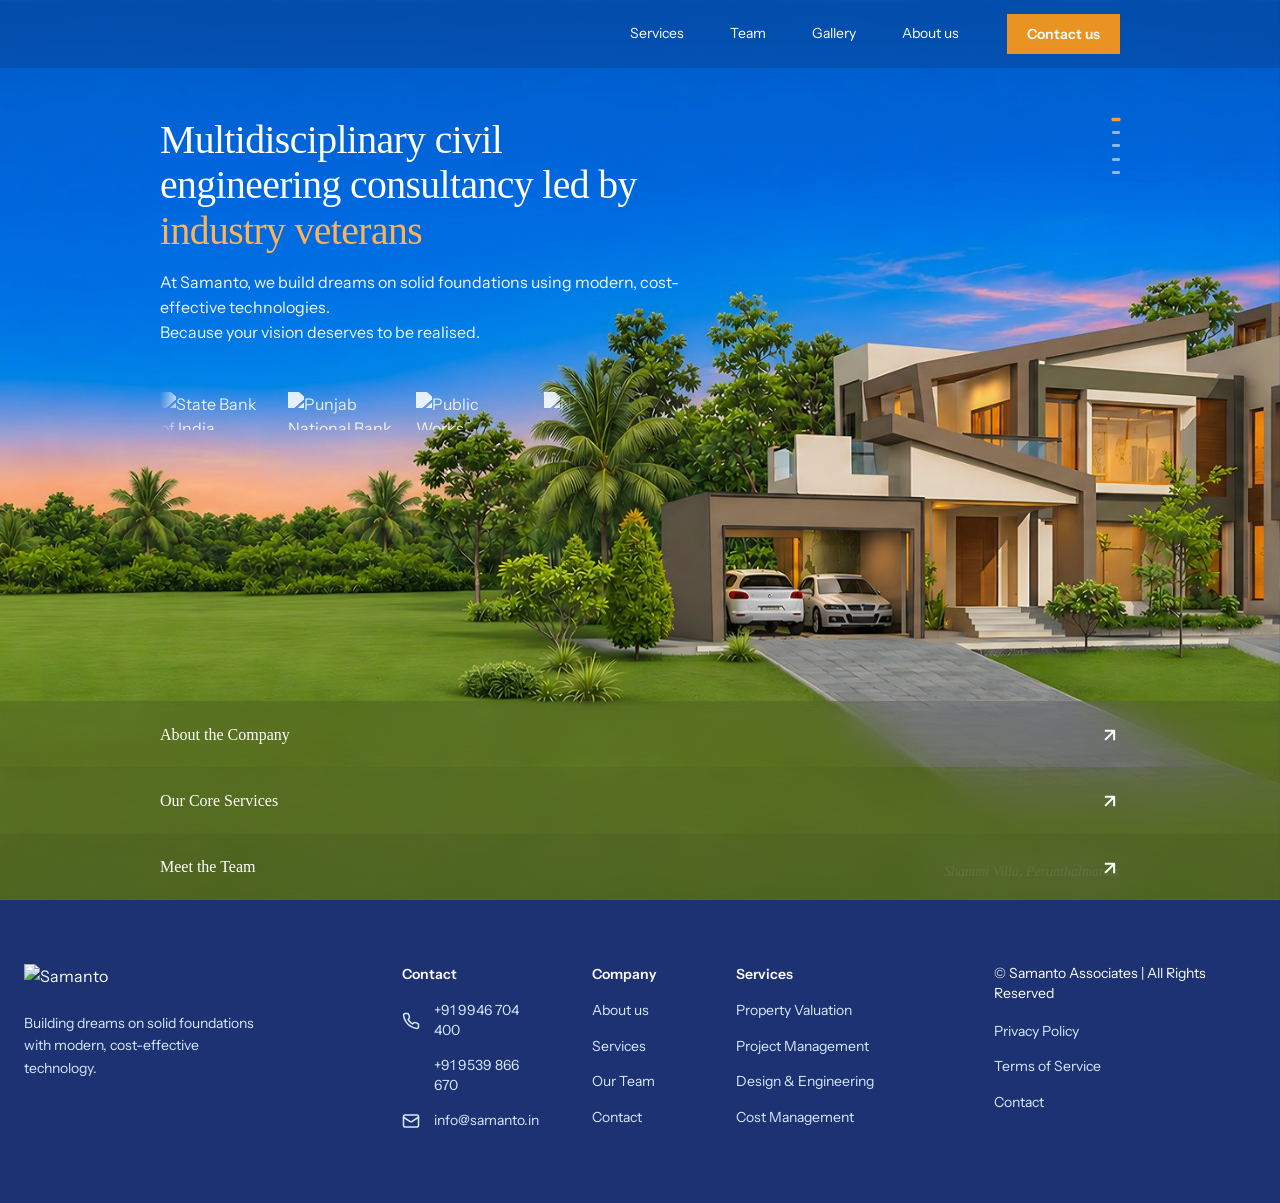
==== commit 6f1b254b: "feat: v2 services page" ====
--- a/index.html
+++ b/index.html
@@ -159,10 +159,10 @@
           <div id="team-content" class="experience-panel-content" aria-hidden="true">
             <div class="team-panel-title"><h2>Meet the<br /><span>team</span></h2><p>Our team brings together diverse experience from across engineering, design and valuation.</p></div>
             <div class="experience-team-grid">
-              <article class="experience-person"><img src="https://res.cloudinary.com/dq2erku8o/image/upload/v1792913657/Samanto/TeamMember1.webp" alt="Sam Varghese" loading="lazy" /><h3>Sam Varghese</h3><p>Managing Director</p><div><span>B. E (Civil)</span><span>F.I.V</span></div></article>
-              <article class="experience-person"><img src="https://res.cloudinary.com/dq2erku8o/image/upload/v1792913657/Samanto/TeamMember2.webp" alt="Anto Paul" loading="lazy" /><h3>Anto Paul</h3><p>Business Development Director</p><div><span>B. E (Civil)</span><span>M Sc (Val)</span><span>DCM</span></div></article>
-              <article class="experience-person"><img src="https://res.cloudinary.com/dq2erku8o/image/upload/v1792913657/Samanto/TeamMember4.webp" alt="Mathew Joseph" loading="lazy" /><h3>Mathew Joseph</h3><p>MEP Lead Associate Director</p><div><span>B. E (Civil)</span><span>F.I.V</span></div></article>
-              <article class="experience-person"><img src="https://res.cloudinary.com/dq2erku8o/image/upload/v1792913657/Samanto/TeamMember3.webp" alt="Greety Thomas" loading="lazy" /><h3>Greety Thomas</h3><p>Architect Lead</p><div><span>B. E (Civil)</span><span>M Sc (Val)</span><span>DCM</span></div></article>
+              <article class="experience-person"><div class="team-image-interactive"><img src="https://res.cloudinary.com/dq2erku8o/image/upload/v1792913657/Samanto/TeamMember1.webp" alt="Sam Varghese" loading="lazy" /></div><h3>Sam Varghese</h3><p>Managing Director</p><div><span>B. E (Civil)</span><span>F.I.V</span></div></article>
+              <article class="experience-person"><div class="team-image-interactive"><img src="https://res.cloudinary.com/dq2erku8o/image/upload/v1792913657/Samanto/TeamMember2.webp" alt="Anto Paul" loading="lazy" /></div><h3>Anto Paul</h3><p>Business Development Director</p><div><span>B. E (Civil)</span><span>M Sc (Val)</span><span>DCM</span></div></article>
+              <article class="experience-person"><div class="team-image-interactive"><img src="https://res.cloudinary.com/dq2erku8o/image/upload/v1792913657/Samanto/TeamMember4.webp" alt="Mathew Joseph" loading="lazy" /></div><h3>Mathew Joseph</h3><p>MEP Lead Associate Director</p><div><span>B. E (Civil)</span><span>F.I.V</span></div></article>
+              <article class="experience-person"><div class="team-image-interactive"><img src="https://res.cloudinary.com/dq2erku8o/image/upload/v1792913657/Samanto/TeamMember3.webp" alt="Greety Thomas" loading="lazy" /></div><h3>Greety Thomas</h3><p>Architect Lead</p><div><span>B. E (Civil)</span><span>M Sc (Val)</span><span>DCM</span></div></article>
             </div>
               <a class="team-contact-cta fluent-hover" href="tel:+919946704400">
                 <span class="team-contact-message">Get in Touch for Your Next Project</span>
--- a/css/styles.css
+++ b/css/styles.css
@@ -1223,6 +1223,7 @@
     align-items: center;
     padding: 0.5rem;
     transition: color 0.2s ease, background-color 0.2s ease;
+    gap: 0.875rem;
   }
   .site-footer a:hover,
   .site-footer a:focus-visible {
@@ -1291,6 +1292,35 @@
   .js .hero-copy .button {
     opacity: 0;
     transform: translateY(0.5rem);
+  }
+  @media (prefers-reduced-motion: no-preference) {
+    .js .card:not(.is-visible) {
+      opacity: 0;
+      transform: translateY(0.625rem);
+    }
+    .js .hero-copy .eyebrow:not(.is-visible),
+    .js .hero-copy h1:not(.is-visible),
+    .js .hero-copy > p:not(.is-visible),
+    .js .section .eyebrow:not(.is-visible),
+    .js .section-title:not(.is-visible),
+    .js .contact-form-wrap h2:not(.is-visible),
+    .js .service-detail-copy .lead:not(.is-visible),
+    .js .clients > p:not(.is-visible),
+    .js .about-content:not(.is-visible),
+    .js .team-intro > .lead:not(.is-visible),
+    .js .values-intro > .lead:not(.is-visible),
+    .js .contact-form-wrap > .lead:not(.is-visible),
+    .js .services-panel .experience-service,
+    .js .about-panel-title h2,
+    .js .about-image-interactive,
+    .js .about-panel-copy p,
+    .js .about-stats > div,
+    .js .team-panel-title h2,
+    .js .team-panel-title p,
+    .js .team-panel .experience-person,
+    .js .team-panel .team-contact-cta {
+      opacity: 0;
+    }
   }
   .text-reveal,
   .eyebrow-reveal {
@@ -1880,6 +1910,17 @@
     animation: hero-art-reveal 1.45s cubic-bezier(0.2, 0.72, 0.18, 1) both;
     will-change: clip-path, transform;
   }
+  @media (prefers-reduced-motion: no-preference) {
+    .js .experience-app[data-active="home"]:not(.is-hero-ready) .hero-slide.is-active img {
+      visibility: hidden;
+    }
+    .js .experience-app[data-active="home"]:not(.is-hero-ready) .hero-message h1,
+    .js .experience-app[data-active="home"]:not(.is-hero-ready) .hero-message > p,
+    .js .experience-app[data-active="home"]:not(.is-hero-ready) .hero-clients,
+    .js .experience-app[data-active="home"]:not(.is-hero-ready) .hero-slide-controls {
+      opacity: 0;
+    }
+  }
   @keyframes hero-art-reveal {
     from {
       clip-path: inset(0 0 100%);
@@ -2063,17 +2104,17 @@
     animation: hero-element-enter 0.7s cubic-bezier(0.2, 0.72, 0.18, 1) both;
   }
   .about-panel.is-entering .about-panel-copy p:nth-child(1) {
-    animation-delay: 0.28s;
+    animation-delay: 0.2s;
   }
   .about-panel.is-entering .about-panel-copy p:nth-child(2) {
+    animation-delay: 0.3s;
+  }
+  .about-panel.is-entering .about-panel-copy p:nth-child(3) {
     animation-delay: 0.4s;
   }
-  .about-panel.is-entering .about-panel-copy p:nth-child(3) {
-    animation-delay: 0.52s;
-  }
-  .about-panel.is-entering .about-stats > div:nth-child(1) { animation-delay: 0.68s; }
-  .about-panel.is-entering .about-stats > div:nth-child(2) { animation-delay: 0.8s; }
-  .about-panel.is-entering .about-stats > div:nth-child(3) { animation-delay: 0.92s; }
+  .about-panel.is-entering .about-stats > div:nth-child(1) { animation-delay: 0.5s; }
+  .about-panel.is-entering .about-stats > div:nth-child(2) { animation-delay: 0.6s; }
+  .about-panel.is-entering .about-stats > div:nth-child(3) { animation-delay: 0.7s; }
   .about-panel.is-entering .about-stats > div:nth-child(4) {
     animation-delay: 1.04s;
   }
@@ -2266,7 +2307,8 @@
     margin-top: 1.2rem;
     font-size: 0.875rem;
   }
-  .about-image-interactive {
+  .about-image-interactive,
+  .team-image-interactive {
     --image-hover-x: 50%;
     --image-hover-y: 50%;
     --image-glow-opacity: 0;
@@ -2274,15 +2316,21 @@
     isolation: isolate;
     overflow: hidden;
     width: 100%;
-    height: 11.25rem;
-    margin-top: 2.5rem;
     transform: perspective(60rem) rotateX(var(--image-tilt-y, 0deg)) rotateY(var(--image-tilt-x, 0deg));
     transform-style: preserve-3d;
     transition: transform 0.3s cubic-bezier(0.2, 0.72, 0.18, 1);
     will-change: transform;
   }
+  .about-image-interactive {
+    margin-top: 2.5rem;
+  }
+  .team-image-interactive {
+    aspect-ratio: 1;
+  }
   .about-image-interactive::before,
-  .about-image-interactive::after {
+  .about-image-interactive::after,
+  .team-image-interactive::before,
+  .team-image-interactive::after {
     position: absolute;
     z-index: 1;
     inset: 0;
@@ -2291,10 +2339,12 @@
     opacity: var(--image-glow-opacity);
     transition: opacity 0.2s ease;
   }
-  .about-image-interactive::before {
+  .about-image-interactive::before,
+  .team-image-interactive::before {
     background: radial-gradient(42rem circle at var(--image-hover-x) var(--image-hover-y), rgb(225 243 255 / 0.11) 0, rgb(211 237 255 / 0.045) 36%, transparent 74%);
   }
-  .about-image-interactive::after {
+  .about-image-interactive::after,
+  .team-image-interactive::after {
     padding: 1px;
     background: radial-gradient(24rem circle at var(--image-hover-x) var(--image-hover-y), rgb(220 242 255 / 0.58) 0, rgb(186 224 255 / 0.25) 34%, transparent 78%);
     -webkit-mask: linear-gradient(#fff 0 0) content-box, linear-gradient(#fff 0 0);
@@ -2303,13 +2353,14 @@
     mask-composite: exclude;
   }
   .about-image-interactive:hover,
-  .about-image-interactive:focus-within {
+  .about-image-interactive:focus-within,
+  .team-image-interactive:hover,
+  .team-image-interactive:focus-within {
     --image-glow-opacity: 1;
   }
   .about-panel-image {
     display: block;
     width: 100%;
-    height: 100%;
     object-fit: cover;
   }
   .about-panel-copy {
@@ -2405,10 +2456,15 @@
     padding-bottom: 1.5rem;
     border-bottom: 1px solid rgb(255 255 255 / 0.65);
   }
-  .experience-person > img {
+  .team-image-interactive {
     width: 100%;
     aspect-ratio: 1;
     background: rgb(255 255 255 / 0.15);
+  }
+  .team-image-interactive img {
+    display: block;
+    width: 100%;
+    height: 100%;
     object-fit: cover;
     object-position: center top;
   }
@@ -2424,7 +2480,7 @@
     font-size: 0.875rem;
     line-height: 1.4;
   }
-  .experience-person > div {
+  .experience-person > div:not(.team-image-interactive) {
     display: flex;
     flex-wrap: wrap;
     gap: 0.35rem;
@@ -2881,6 +2937,9 @@
     .about-image-interactive,
     .about-image-interactive::before,
     .about-image-interactive::after,
+    .team-image-interactive,
+    .team-image-interactive::before,
+    .team-image-interactive::after,
     .luxury-cursor,
     .about-stats > div::before,
     .hero-slide,
